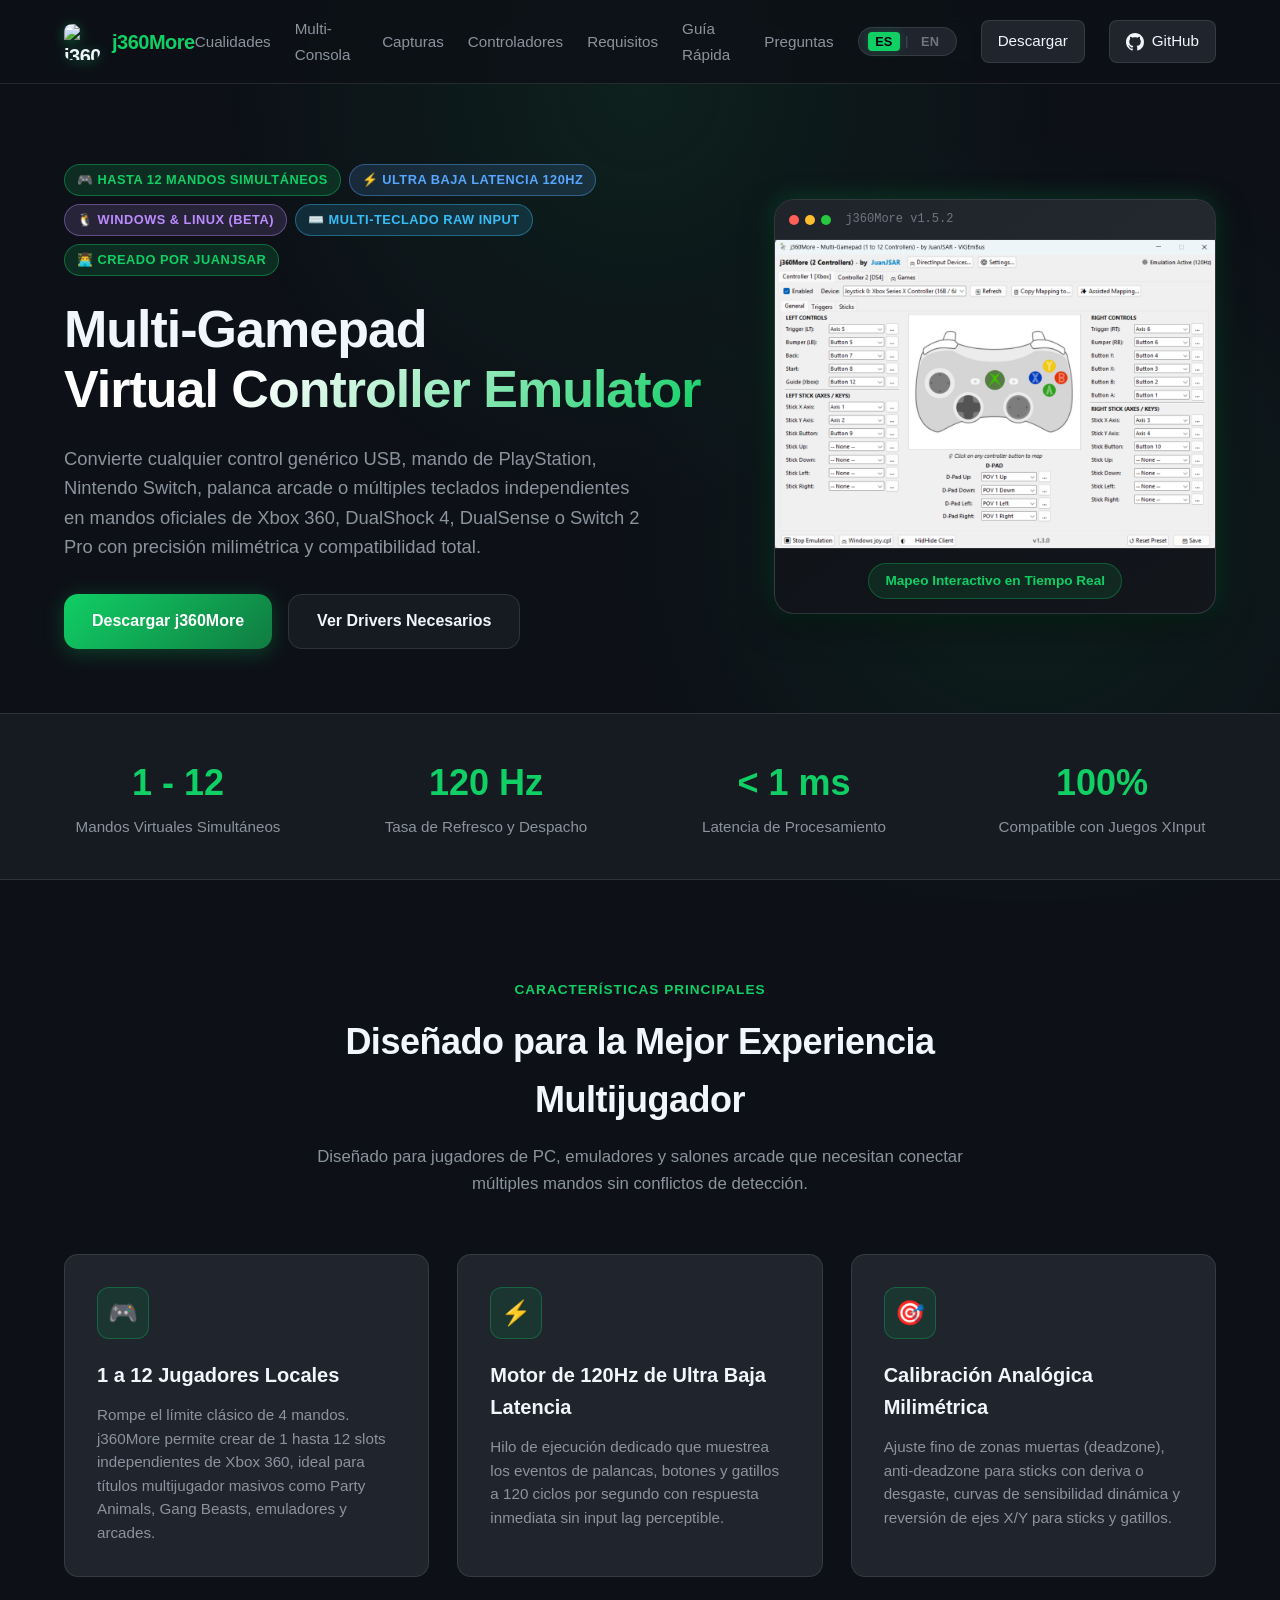
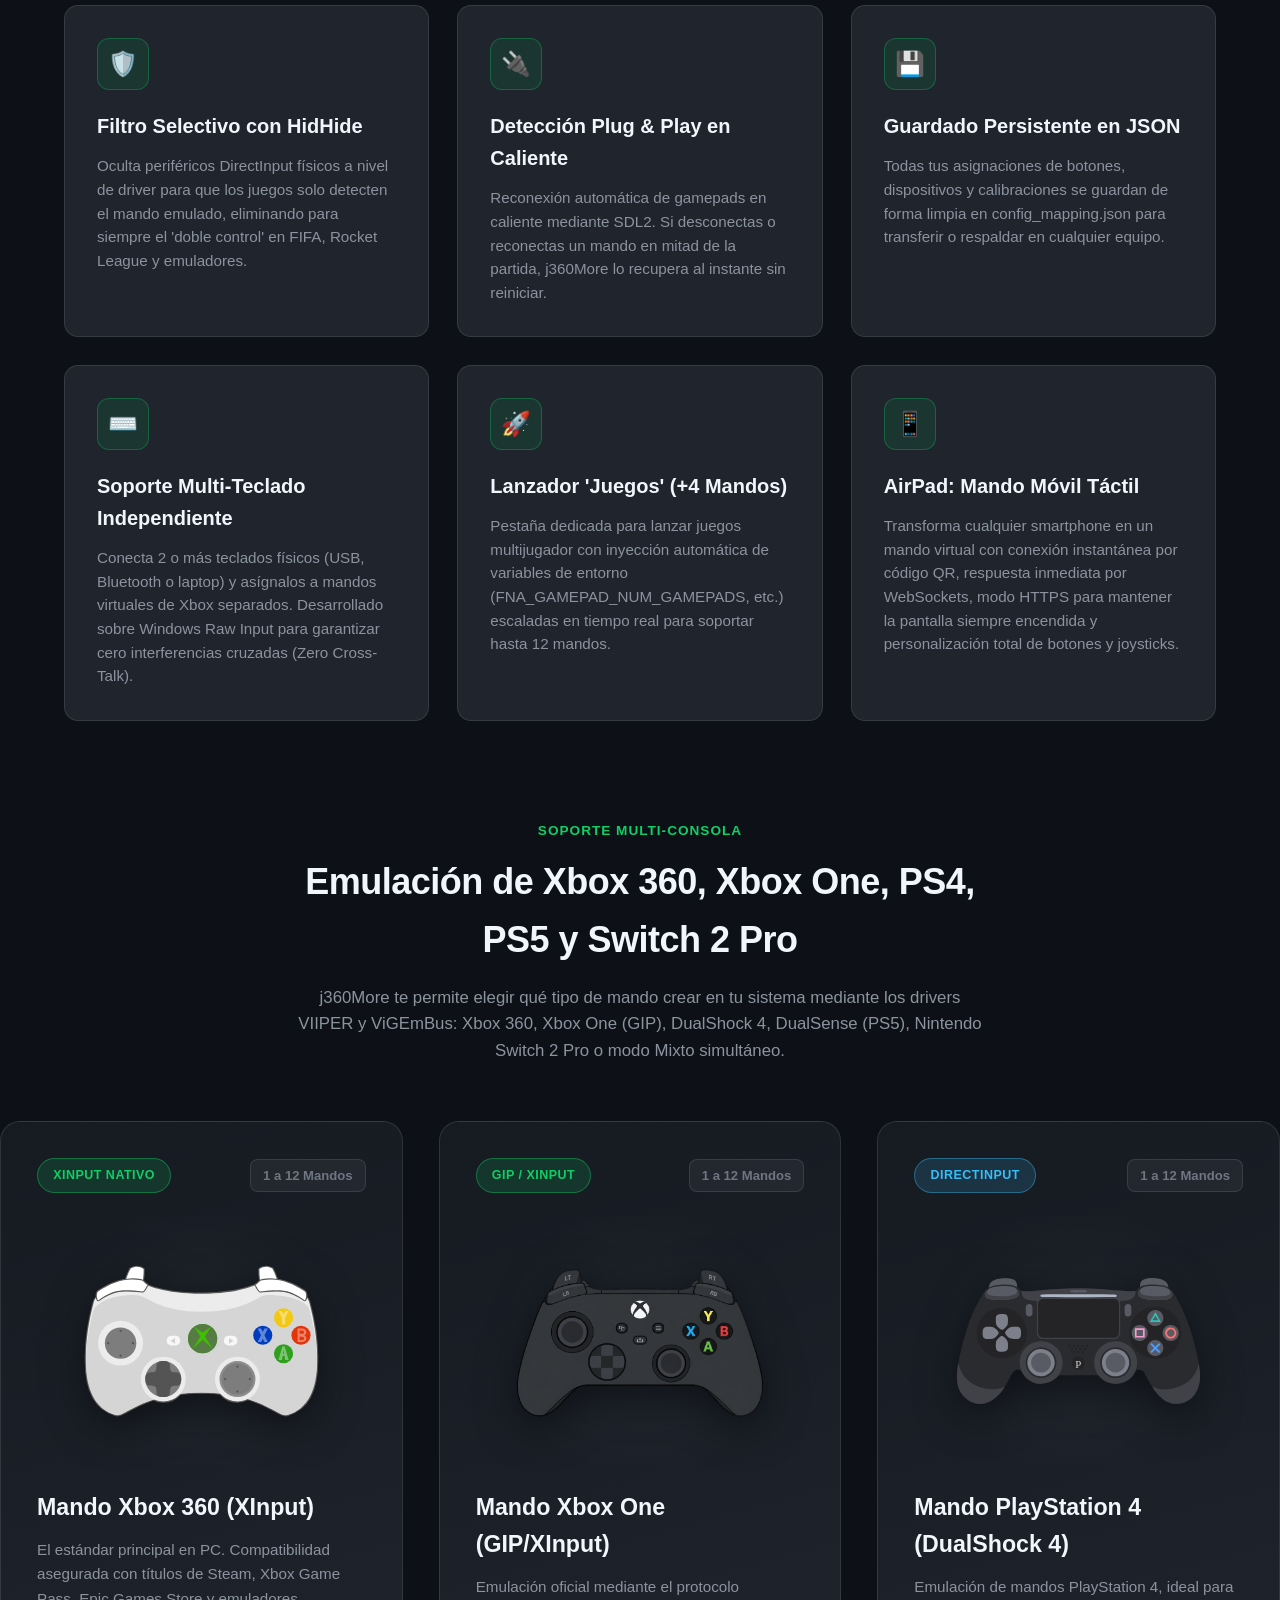
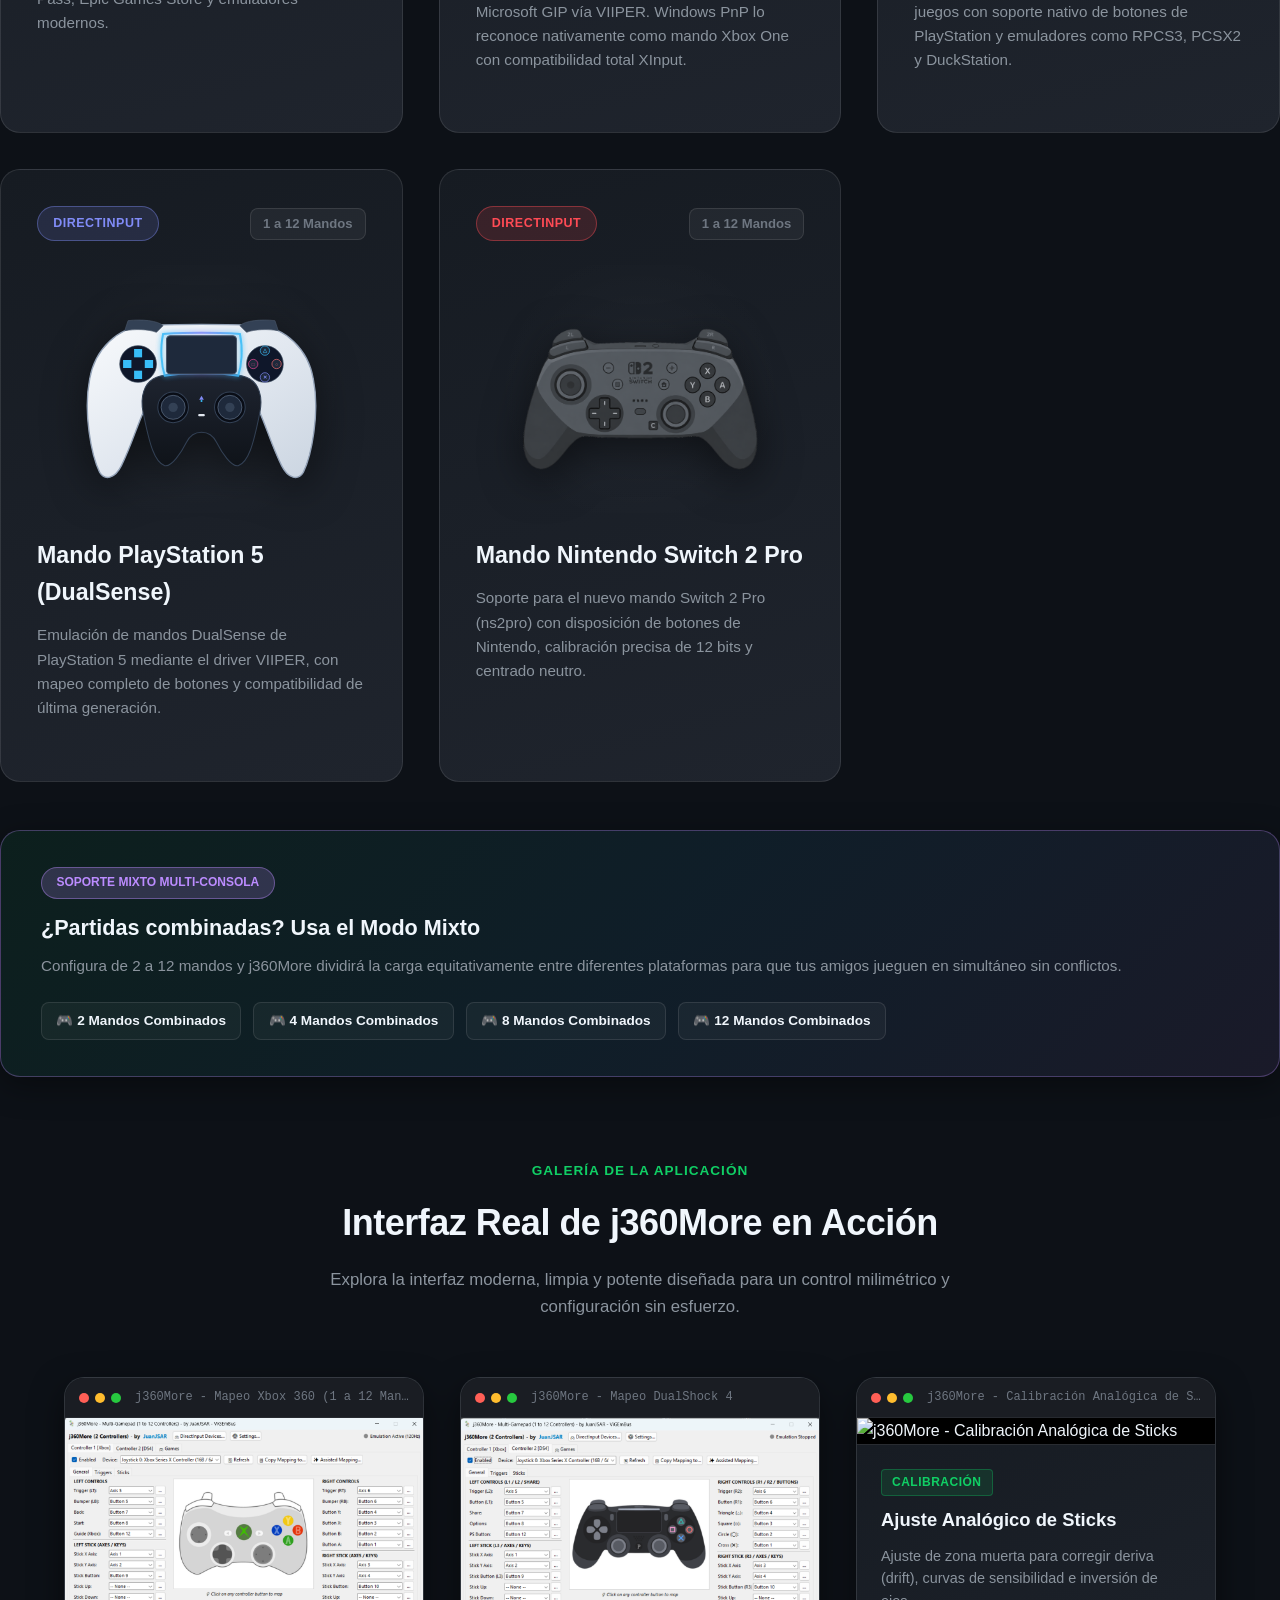
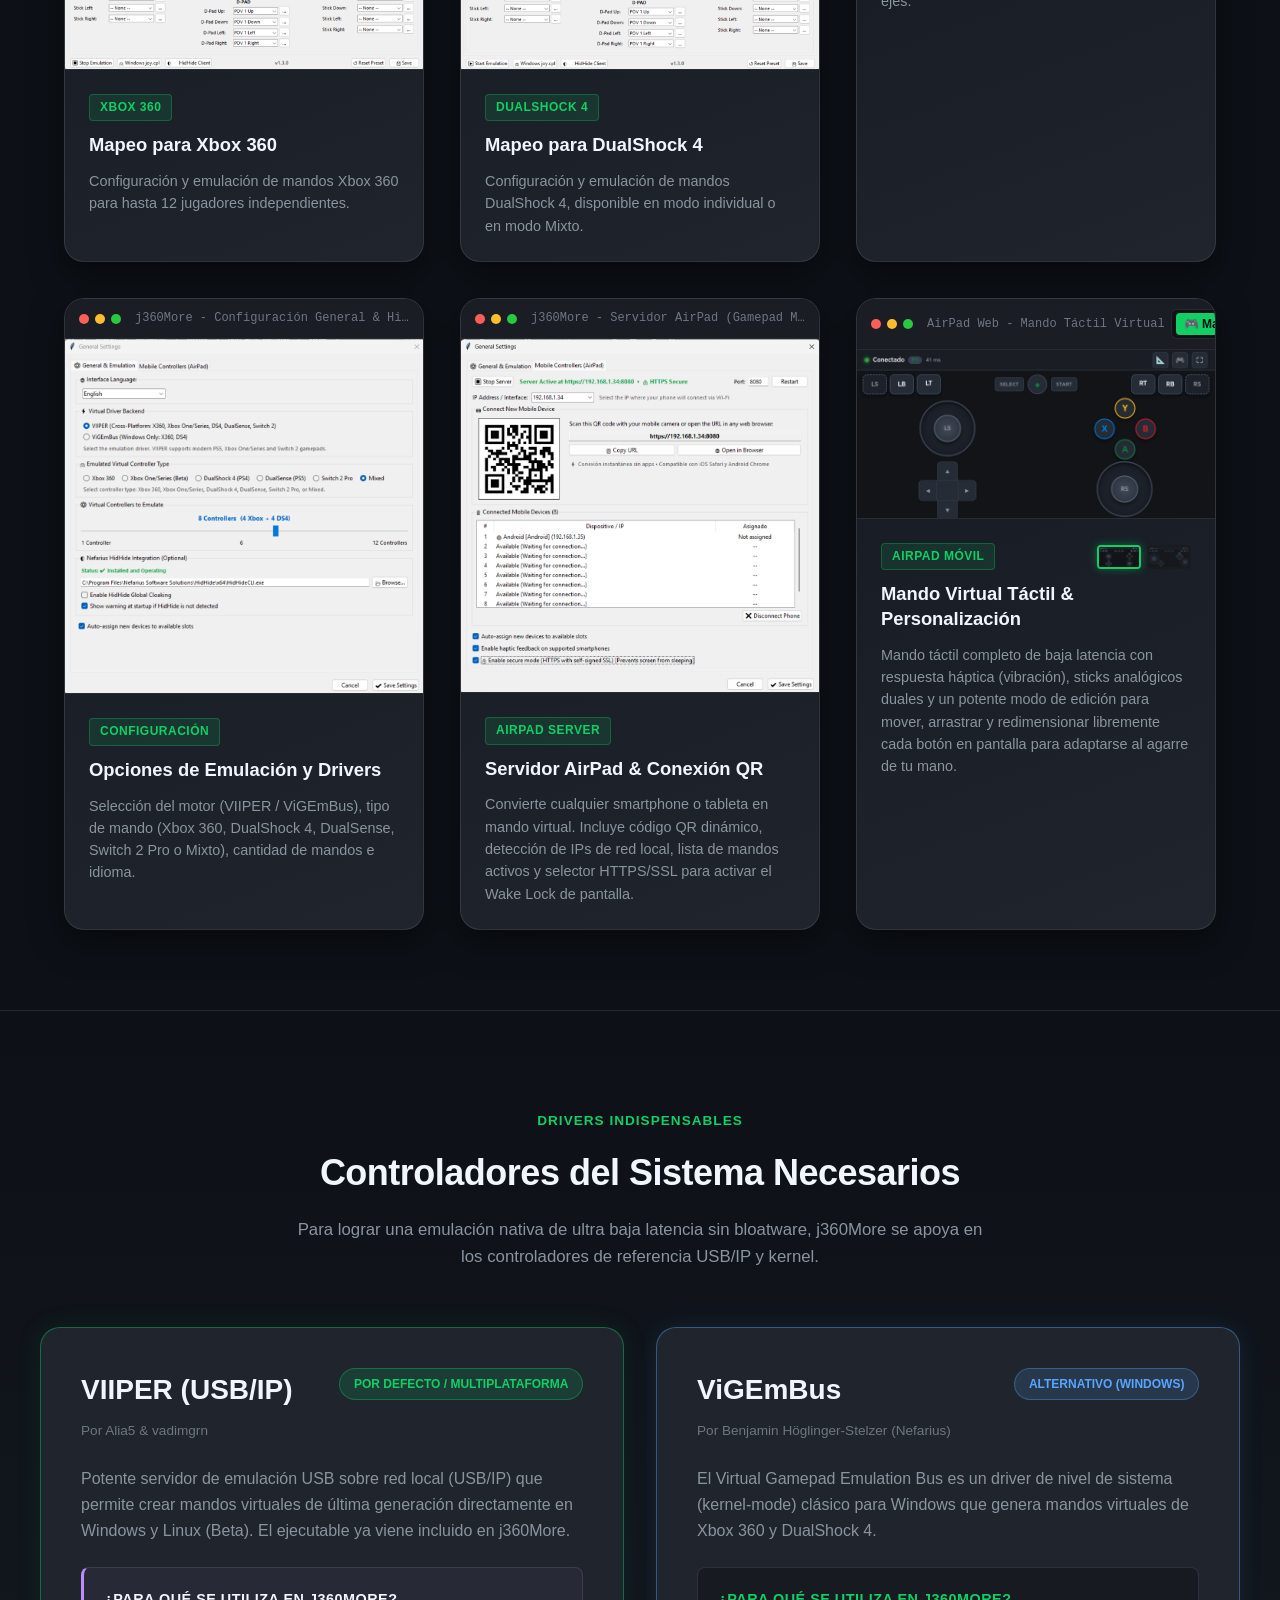
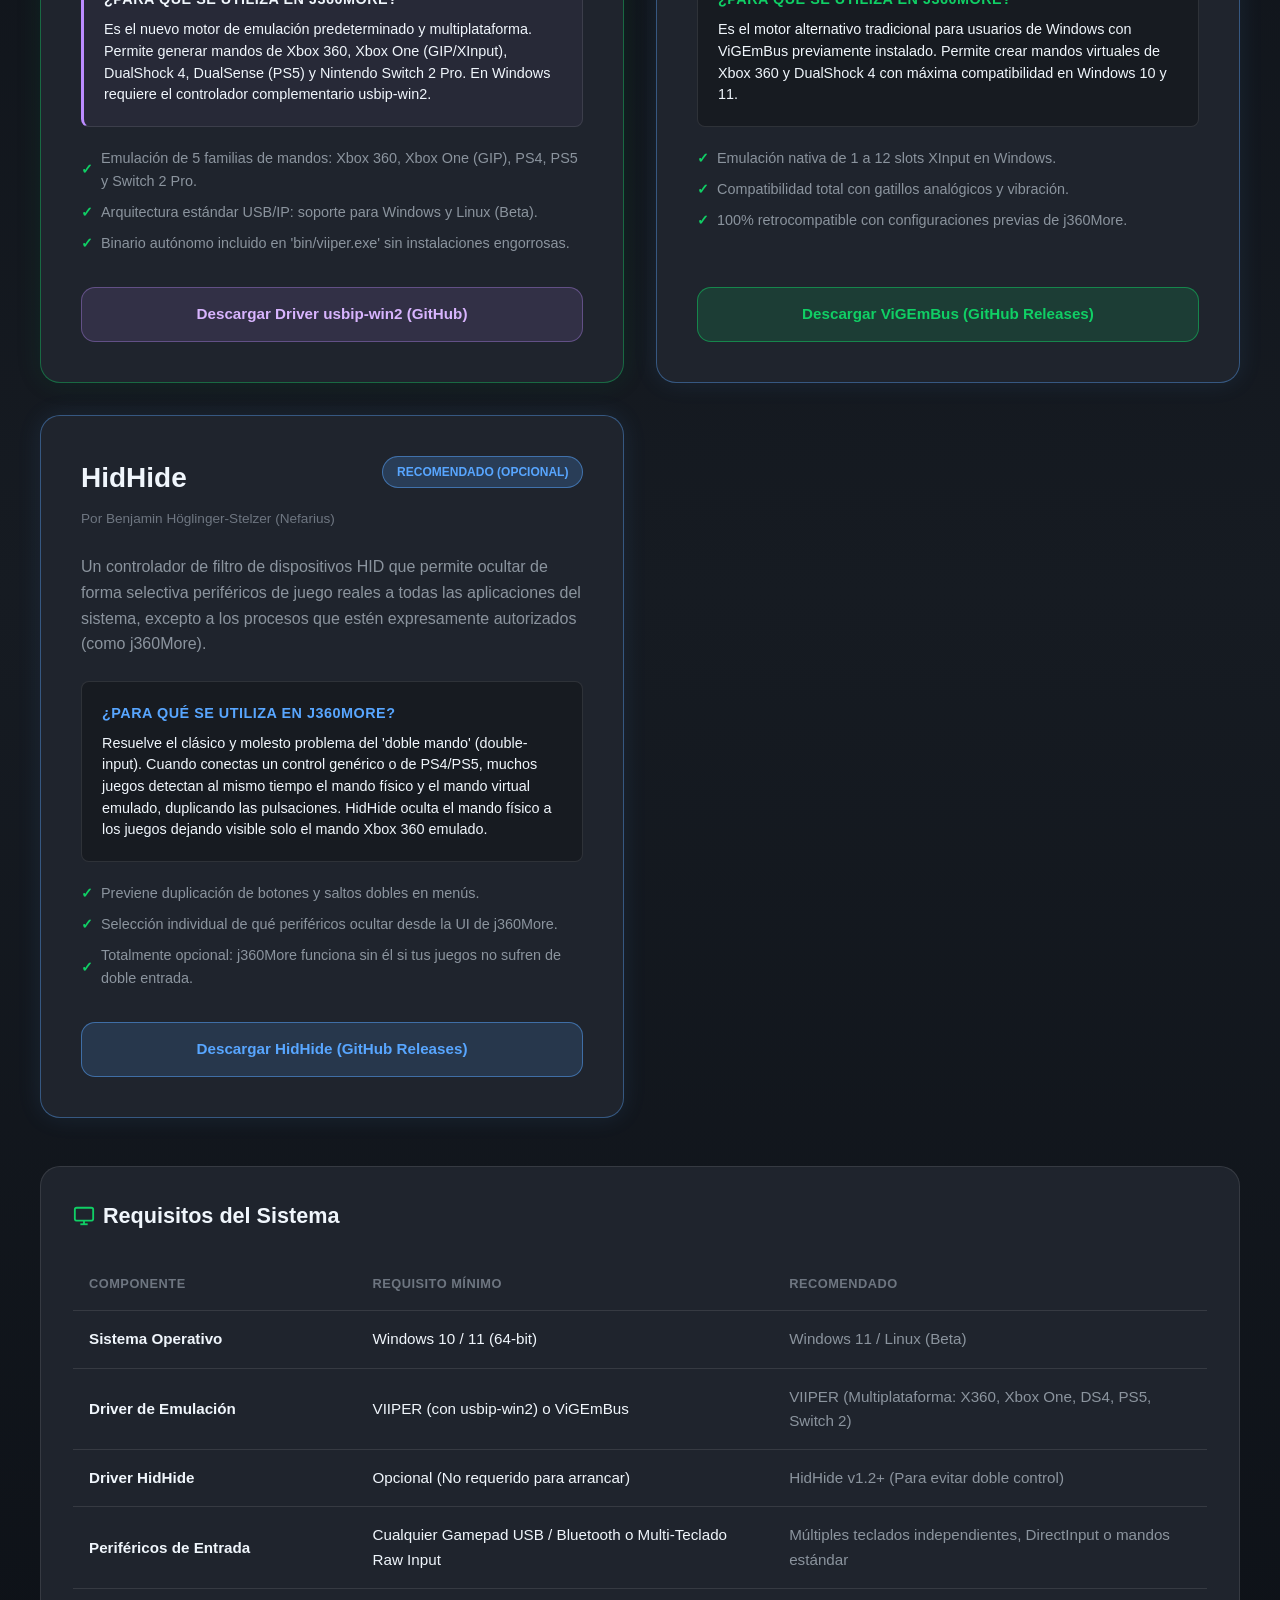
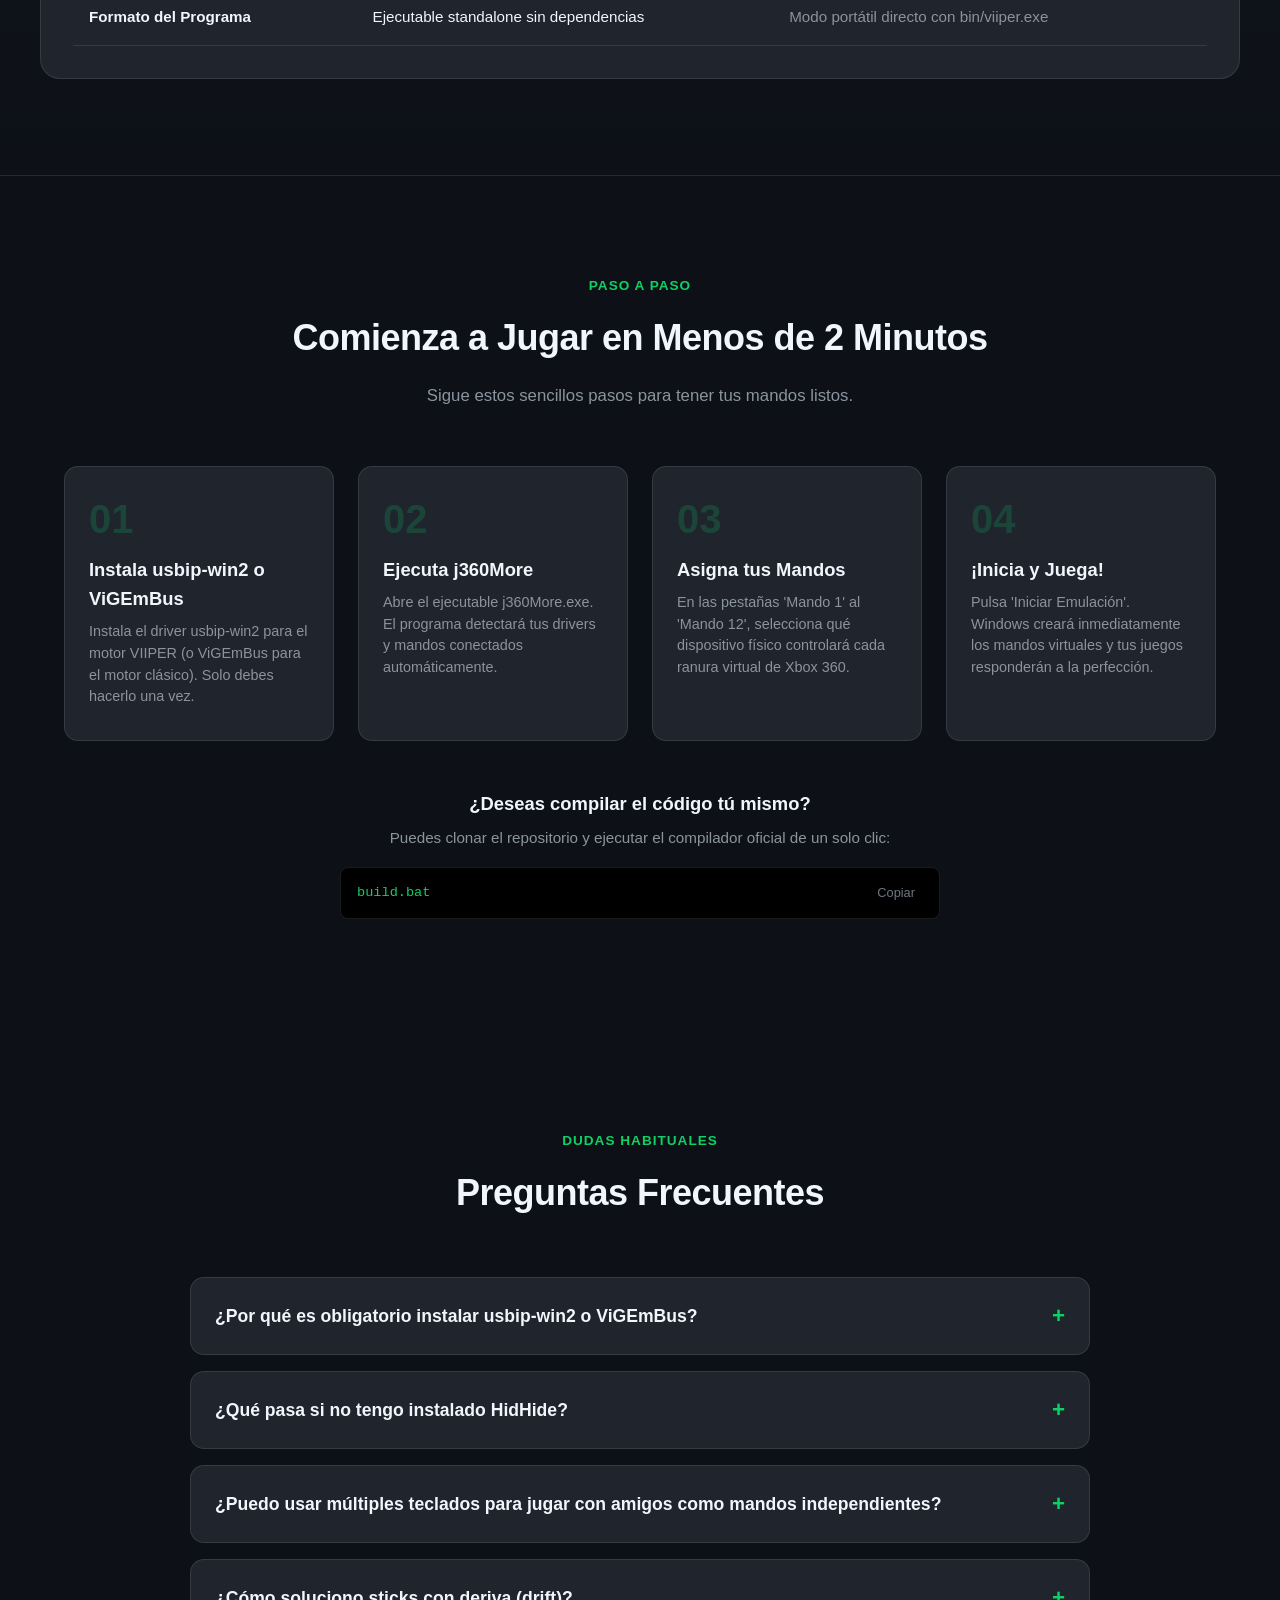
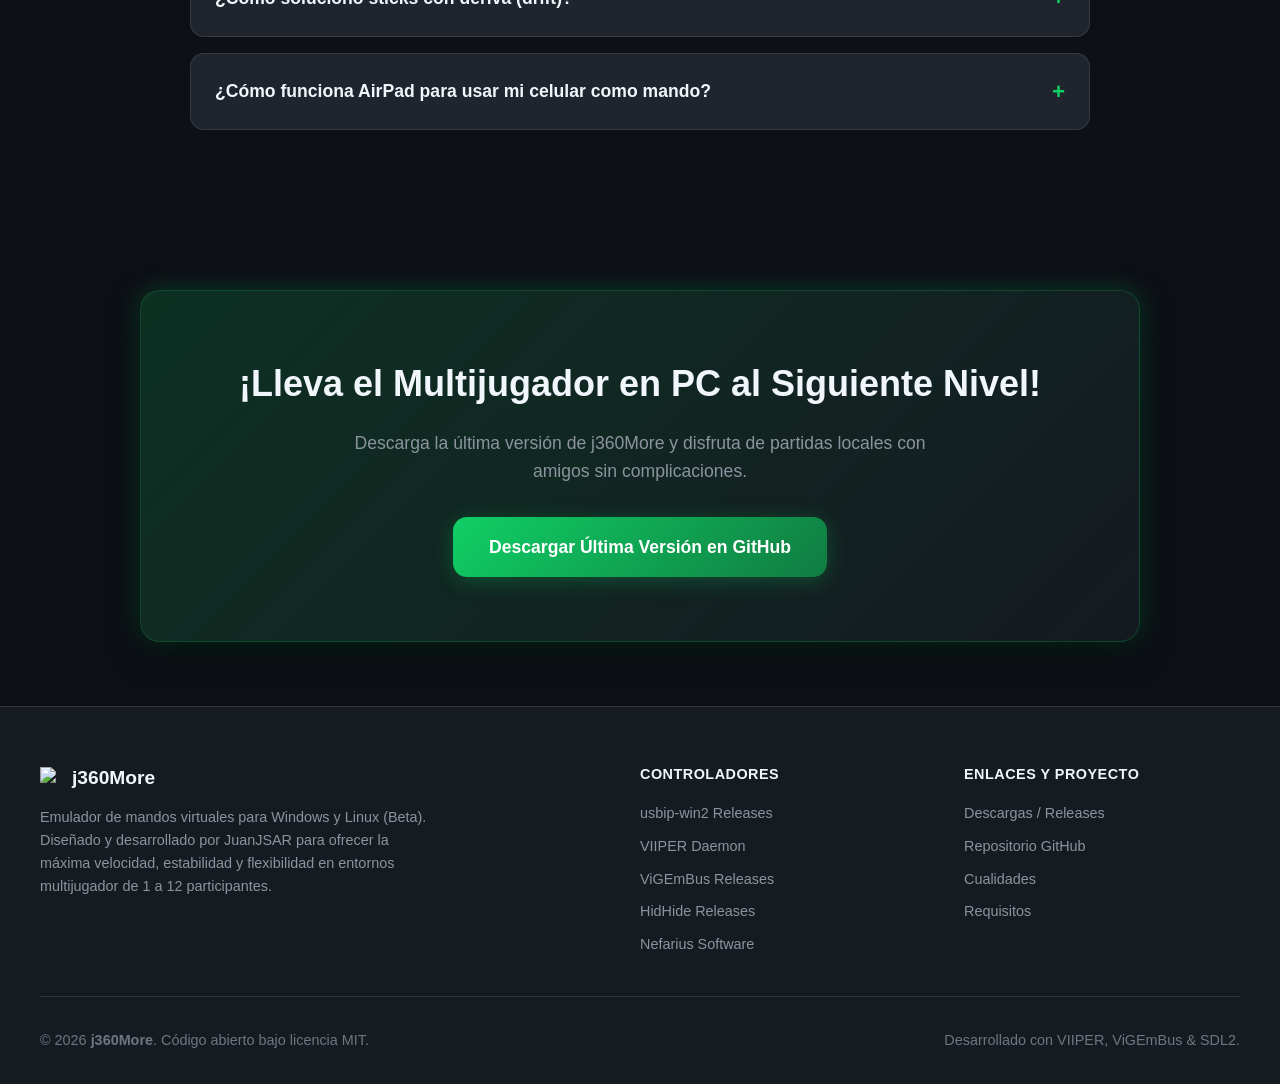
==== docs/index.html @ a1b84dd9 "chore(release): bump version to 1.5.2" ====
<!DOCTYPE html>
<html lang="es">
<head>
  <meta charset="UTF-8">
  <meta name="viewport" content="width=device-width, initial-scale=1.0">
  <title>j360More | Multi-Gamepad Xbox 360, Xbox One, PS4, PS5 & Switch 2 Pro Controller Emulator</title>
  
  <!-- Google Search Console Verification -->
  <meta name="google-site-verification" content="QAnCqMulVnIwd0JODD64eurMwlh8J0vGVkzIzZ_TFNg" />

  <!-- Canonical & Multilingual Alternates -->
  <link rel="canonical" href="https://juanjsar93.github.io/j360More-Xbox_360_Controller_Emulator/">
  <link rel="alternate" hreflang="es" href="https://juanjsar93.github.io/j360More-Xbox_360_Controller_Emulator/?lang=es">
  <link rel="alternate" hreflang="en" href="https://juanjsar93.github.io/j360More-Xbox_360_Controller_Emulator/?lang=en">
  <link rel="alternate" hreflang="x-default" href="https://juanjsar93.github.io/j360More-Xbox_360_Controller_Emulator/">

  <!-- Meta SEO & Indexation -->
  <meta name="description" content="Emula hasta 12 mandos virtuales de Xbox 360, Xbox One, DualShock 4, DualSense (PS5) y Nintendo Switch 2 Pro en Windows y Linux (Beta) a 120Hz con baja latencia. Soporte VIIPER (GIP/XInput) y ViGEmBus, múltiples teclados independientes (Windows Raw Input) y filtro HidHide.">
  <meta name="keywords" content="Xbox 360 emulator, Xbox One emulator, GIP XInput, DualSense PC, PS5 controller emulator, Nintendo Switch 2 Pro controller, VIIPER, usbip-win2, ViGEmBus, HidHide, Gamepad emulator, XInput, DirectInput to XInput, multi keyboard to xbox controller, multiples teclados pc, raw input keyboard, 12 players PC gaming, j360More, emulador mandos xbox, emulador pc multijugador">
  <meta name="author" content="JuanJSAR">
  <meta name="robots" content="index, follow, max-image-preview:large, max-snippet:-1, max-video-preview:-1">

  <!-- OpenGraph / Facebook / Discord -->
  <meta property="og:type" content="website">
  <meta property="og:site_name" content="j360More">
  <meta property="og:url" content="https://juanjsar93.github.io/j360More-Xbox_360_Controller_Emulator/">
  <meta property="og:title" content="j360More | Multi-Gamepad Virtual Controller Emulator">
  <meta property="og:description" content="Transforma cualquier mando o múltiples teclados independientes en mandos oficiales de Xbox 360, Xbox One, DualShock 4, DualSense o Switch 2 Pro. De 1 a 12 jugadores simultáneos con VIIPER, ViGEmBus, Windows Raw Input y filtro HidHide.">
  <meta property="og:image" content="https://juanjsar93.github.io/j360More-Xbox_360_Controller_Emulator/assets/screenshot_main.png">
  <meta property="og:image:alt" content="j360More Interfaz de Emulación Multimando Xbox 360">
  <meta property="og:locale" content="es_ES">
  <meta property="og:locale:alternate" content="en_US">

  <!-- Twitter / X Cards -->
  <meta name="twitter:card" content="summary_large_image">
  <meta name="twitter:title" content="j360More | Multi-Gamepad Virtual Controller Emulator">
  <meta name="twitter:description" content="Emula hasta 12 mandos virtuales de Xbox 360, PS4, PS5 y Switch 2 Pro en Windows y Linux a 120Hz con baja latencia, soporte multi-teclado independiente y filtro HidHide.">
  <meta name="twitter:image" content="https://juanjsar93.github.io/j360More-Xbox_360_Controller_Emulator/assets/screenshot_main.png">
  <meta name="twitter:creator" content="@JuanJSAR">

  <!-- Favicon -->
  <link rel="icon" type="image/svg+xml" href="assets/icon.svg">
  <link rel="alternate icon" type="image/png" href="assets/icon.png">

  <!-- Structured Data (Schema.org JSON-LD) for Google Rich Results -->
  <script type="application/ld+json">
  {
    "@context": "https://schema.org",
    "@type": "SoftwareApplication",
    "name": "j360More",
    "operatingSystem": "Windows 10, Windows 11 (64-bit), Linux (Beta)",
    "applicationCategory": "UtilitiesApplication",
    "gamePlatform": "PC",
    "description": "Virtual Multi-Controller Emulator for Windows & Linux (1-12 Gamepads) supporting Xbox 360, DualShock 4, DualSense (PS5) and Nintendo Switch 2 Pro with VIIPER (USB/IP) & ViGEmBus kernel driver, independent multi-keyboard (Windows Raw Input), HidHide cloaking & DirectInput mapping.",
    "author": {
      "@type": "Person",
      "name": "JuanJSAR",
      "url": "https://github.com/JuanJSAR93"
    },
    "url": "https://juanjsar93.github.io/j360More-Xbox_360_Controller_Emulator/",
    "downloadUrl": "https://github.com/JuanJSAR93/j360More-Xbox_360_Controller_Emulator/releases",
    "codeRepository": "https://github.com/JuanJSAR93/j360More-Xbox_360_Controller_Emulator",
    "softwareVersion": "1.5.2",
    "softwareRequirements": "VIIPER (usbip-win2 driver) or ViGEmBus driver",
    "offers": {
      "@type": "Offer",
      "price": "0",
      "priceCurrency": "USD"
    }
  }
  </script>

  <!-- Stylesheet -->
  <link rel="stylesheet" href="styles.css">
</head>
<body>

  <!-- ==================== Header / Navbar ==================== -->
  <header class="header">
    <div class="nav-container">
      <a href="#" class="logo">
        <img src="assets/icon.svg" alt="j360More Logo">
        <span>j360More</span>
      </a>

      <button class="menu-toggle" aria-label="Abrir menú">☰</button>

      <ul class="nav-links">
        <li><a href="#cualidades" data-i18n="nav_features">Cualidades</a></li>
        <li><a href="#emulacion-dual" data-i18n="nav_dual">Multi-Consola</a></li>
        <li><a href="#capturas" data-i18n="nav_screenshots">Capturas</a></li>
        <li><a href="#controladores" data-i18n="nav_drivers">Controladores</a></li>
        <li><a href="#requisitos" data-i18n="nav_requirements">Requisitos</a></li>
        <li><a href="#inicio-rapido" data-i18n="nav_quickstart">Guía Rápida</a></li>
        <li><a href="#faq" data-i18n="nav_faq">Preguntas</a></li>
        
        <!-- Language Switcher -->
        <li class="lang-switch-wrapper">
          <button id="lang-btn-es" class="lang-btn active" title="Cambiar a Español">ES</button>
          <span class="lang-divider">|</span>
          <button id="lang-btn-en" class="lang-btn" title="Switch to English">EN</button>
        </li>

        <!-- GitHub Release Download -->
        <li>
          <a href="https://github.com/JuanJSAR93/j360More-Xbox_360_Controller_Emulator/releases" target="_blank" rel="noopener noreferrer" class="btn-nav" data-i18n="nav_download">
            <svg width="18" height="18" viewBox="0 0 24 24" fill="none" stroke="currentColor" stroke-width="2">
              <path d="M21 15v4a2 2 0 0 1-2 2H5a2 2 0 0 1-2-2v-4"/>
              <polyline points="7 10 12 15 17 10"/>
              <line x1="12" y1="15" x2="12" y2="3"/>
            </svg>
            <span>Descargar</span>
          </a>
        </li>

        <!-- GitHub Repo -->
        <li>
          <a href="https://github.com/JuanJSAR93/j360More-Xbox_360_Controller_Emulator.git" target="_blank" rel="noopener noreferrer" class="btn-nav">
            <svg width="18" height="18" viewBox="0 0 24 24" fill="currentColor">
              <path d="M12 0C5.37 0 0 5.37 0 12c0 5.31 3.435 9.795 8.205 11.385.6.105.825-.255.825-.57 0-.285-.015-1.23-.015-2.235-3.015.555-3.795-.735-4.035-1.41-.135-.345-.72-1.41-1.23-1.695-.42-.225-1.02-.78-.015-.795.945-.015 1.62.87 1.845 1.23 1.08 1.815 2.805 1.305 3.495.99.105-.78.42-1.305.765-1.605-2.67-.3-5.46-1.335-5.46-5.925 0-1.305.465-2.385 1.23-3.225-.12-.3-.54-1.53.12-3.18 0 0 1.005-.315 3.3 1.23.96-.27 1.98-.405 3-.405s2.04.135 3 .405c2.295-1.56 3.3-1.23 3.3-1.23.66 1.65.24 2.88.12 3.18.765.84 1.23 1.905 1.23 3.225 0 4.605-2.805 5.625-5.475 5.925.435.375.81 1.095.81 2.22 0 1.605-.015 2.895-.015 3.3 0 .315.225.69.825.57A12.02 12.02 0 0024 12c0-6.63-5.37-12-12-12z"/>
            </svg>
            GitHub
          </a>
        </li>
      </ul>
    </div>
  </header>

  <!-- ==================== Hero Section ==================== -->
  <section class="hero">
    <div class="hero-content">
      <div class="badge-wrapper">
        <span class="badge badge-primary" data-i18n="hero_badge_players">🎮 Hasta 12 Mandos Simultáneos</span>
        <span class="badge badge-secondary" data-i18n="hero_badge_hz">⚡ Ultra Baja Latencia 120Hz</span>
        <span class="badge badge-multiplatform" style="background: rgba(188, 140, 255, 0.15); border: 1px solid rgba(188, 140, 255, 0.4); color: #bc8cff;" data-i18n="hero_badge_multiplatform">🐧 Windows & Linux (Beta)</span>
        <span class="badge badge-rawkb" style="background: rgba(56, 189, 248, 0.15); border: 1px solid rgba(56, 189, 248, 0.4); color: #38bdf8;" data-i18n="hero_badge_rawkb">⌨️ Multi-Teclado Raw Input</span>
        <span class="badge badge-author" style="background: rgba(16, 207, 101, 0.15); border: 1px solid rgba(16, 207, 101, 0.4); color: var(--xbox-neon);" data-i18n="hero_badge_author">👨‍💻 Creado por JuanJSAR</span>
      </div>

      <h1 class="hero-title">
        Multi-Gamepad <br>
        <span class="gradient-text">Virtual Controller Emulator</span>
      </h1>

      <p class="hero-subtitle" data-i18n="hero_subtitle">
        Convierte cualquier control genérico USB, mando de PlayStation, Nintendo Switch, palanca arcade o múltiples teclados independientes en mandos oficiales de Xbox 360, DualShock 4, DualSense o Switch 2 Pro con precisión milimétrica y compatibilidad total.
      </p>

      <div class="hero-actions">
        <a href="https://github.com/JuanJSAR93/j360More-Xbox_360_Controller_Emulator/releases" target="_blank" rel="noopener noreferrer" class="btn btn-primary" data-i18n="hero_btn_releases">
          <svg width="20" height="20" viewBox="0 0 24 24" fill="none" stroke="currentColor" stroke-width="2">
            <path d="M21 15v4a2 2 0 0 1-2 2H5a2 2 0 0 1-2-2v-4"/>
            <polyline points="7 10 12 15 17 10"/>
            <line x1="12" y1="15" x2="12" y2="3"/>
          </svg>
          Descargar j360More
        </a>
        <a href="#controladores" class="btn btn-outline" data-i18n="hero_btn_drivers">Ver Drivers Necesarios</a>
      </div>
    </div>

    <div class="hero-visual">
      <div class="controller-preview-card" style="padding: 0; overflow: hidden; max-width: 500px;">
        <div class="window-header">
          <div class="window-dots">
            <span class="window-dot red"></span>
            <span class="window-dot yellow"></span>
            <span class="window-dot green"></span>
          </div>
          <span class="window-title">j360More v1.5.2</span>
        </div>
        <div class="screenshot-img-wrapper">
          <img src="assets/screenshot_main.png" alt="j360More Interfaz Principal" class="screenshot-zoomable" style="max-width: 100%; height: auto; animation: none;">
          <div class="screenshot-overlay">
            <svg width="14" height="14" viewBox="0 0 24 24" fill="none" stroke="currentColor" stroke-width="2">
              <circle cx="11" cy="11" r="8"/>
              <line x1="21" y1="21" x2="16.65" y2="16.65"/>
            </svg>
            <span data-i18n="screenshot_zoom">Haz clic para ampliar</span>
          </div>
        </div>
        <div style="padding: 0.85rem 1rem; background: rgba(0,0,0,0.4); border-top: 1px solid var(--border-color);">
          <span class="controller-tag" style="margin-top: 0;" data-i18n="hero_controller_tag">Mapeo Interactivo en Tiempo Real (1 - 12 Mandos)</span>
        </div>
      </div>
    </div>
  </section>

  <!-- ==================== Stats Bar ==================== -->
  <section class="stats-bar">
    <div class="stats-grid">
      <div class="stat-item">
        <h3>1 - 12</h3>
        <p data-i18n="stat_controllers">Mandos Virtuales Simultáneos</p>
      </div>
      <div class="stat-item">
        <h3>120 Hz</h3>
        <p data-i18n="stat_refreshrate">Tasa de Refresco y Despacho</p>
      </div>
      <div class="stat-item">
        <h3>&lt; 1 ms</h3>
        <p data-i18n="stat_latency">Latencia de Procesamiento</p>
      </div>
      <div class="stat-item">
        <h3>100%</h3>
        <p data-i18n="stat_compatibility">Compatible con Juegos XInput</p>
      </div>
    </div>
  </section>

  <!-- ==================== Cualidades y Funcionalidades ==================== -->
  <section id="cualidades" class="section">
    <div class="section-header">
      <span class="section-tag" data-i18n="feat_tag">Características Principales</span>
      <h2 class="section-title" data-i18n="feat_title">Diseñado para la Mejor Experiencia Multijugador</h2>
      <p class="section-desc" data-i18n="feat_subtitle">
        Diseñado para jugadores de PC, emuladores y salones arcade que necesitan conectar múltiples mandos sin conflictos de detección.
      </p>
    </div>

    <div class="features-grid">
      <!-- Feature 1 -->
      <div class="feature-card">
        <div class="feature-icon">🎮</div>
        <h3 data-i18n="f1_title">1 a 12 Jugadores Locales</h3>
        <p data-i18n="f1_desc">
          Rompe el límite clásico de 4 mandos. j360More permite crear de 1 hasta 12 slots independientes de Xbox 360, ideal para títulos multijugador masivos como Party Animals, Gang Beasts, emuladores y arcades.
        </p>
      </div>

      <!-- Feature 2 -->
      <div class="feature-card">
        <div class="feature-icon">⚡</div>
        <h3 data-i18n="f2_title">Motor de 120Hz de Ultra Baja Latencia</h3>
        <p data-i18n="f2_desc">
          Hilo de ejecución dedicado que muestrea los eventos de palancas, botones y gatillos a 120 ciclos por segundo con respuesta inmediata sin input lag perceptible.
        </p>
      </div>

      <!-- Feature 3 -->
      <div class="feature-card">
        <div class="feature-icon">🎯</div>
        <h3 data-i18n="f3_title">Calibración Analógica Milimétrica</h3>
        <p data-i18n="f3_desc">
          Ajuste fino de zonas muertas (deadzone), anti-deadzone para sticks con deriva o desgaste, curvas de sensibilidad dinámica y reversión de ejes X/Y para sticks y gatillos.
        </p>
      </div>

      <!-- Feature 4 -->
      <div class="feature-card">
        <div class="feature-icon">🛡️</div>
        <h3 data-i18n="f4_title">Filtro Selectivo con HidHide</h3>
        <p data-i18n="f4_desc">
          Oculta periféricos DirectInput físicos a nivel de driver para que los juegos solo detecten el mando emulado, eliminando para siempre el "doble control" en FIFA, Rocket League y emuladores.
        </p>
      </div>

      <!-- Feature 5 -->
      <div class="feature-card">
        <div class="feature-icon">🔌</div>
        <h3 data-i18n="f5_title">Detección Plug & Play en Caliente</h3>
        <p data-i18n="f5_desc">
          Reconexión automática de gamepads en caliente mediante SDL2. Si desconectas o reconectas un mando en mitad de la partida, j360More lo recupera al instante sin reiniciar.
        </p>
      </div>

      <!-- Feature 6 -->
      <div class="feature-card">
        <div class="feature-icon">💾</div>
        <h3 data-i18n="f6_title">Guardado Persistente en JSON</h3>
        <p data-i18n="f6_desc">
          Todas tus asignaciones de botones, dispositivos y calibraciones se guardan de forma limpia en <code>config_mapping.json</code> para transferir o respaldar en cualquier equipo.
        </p>
      </div>

      <!-- Feature 7 -->
      <div class="feature-card">
        <div class="feature-icon">⌨️</div>
        <h3 data-i18n="f7_title">Soporte Multi-Teclado Independiente</h3>
        <p data-i18n="f7_desc">
          Conecta 2 o más teclados físicos (USB, Bluetooth o laptop) y asígnalos a mandos virtuales de Xbox separados. Desarrollado sobre Windows Raw Input para garantizar cero interferencias cruzadas (Zero Cross-Talk).
        </p>
      </div>

      <!-- Feature 8 -->
      <div class="feature-card">
        <div class="feature-icon">🚀</div>
        <h3 data-i18n="f8_title">Lanzador 'Juegos' (+4 Mandos)</h3>
        <p data-i18n="f8_desc">
          Pestaña dedicada para lanzar juegos multijugador con inyección automática de variables de entorno (FNA_GAMEPAD_NUM_GAMEPADS, etc.) escaladas en tiempo real para soportar hasta 12 mandos.
        </p>
      </div>

      <!-- Feature 9 -->
      <div class="feature-card">
        <div class="feature-icon">📱</div>
        <h3 data-i18n="f9_title">AirPad: Mando Móvil Táctil</h3>
        <p data-i18n="f9_desc">
          Transforma cualquier smartphone en un mando virtual con conexión instantánea por código QR, respuesta inmediata por WebSockets, modo HTTPS para mantener la pantalla siempre encendida y personalización total de botones y joysticks.
        </p>
      </div>
    </div>
  </section>

  <!-- ==================== Emulación Multi-Consola / Multi-Console Section ==================== -->
  <section id="emulacion-dual" class="dual-section">
    <div class="section-header">
      <span class="section-tag" data-i18n="dual_tag">Soporte Multi-Consola</span>
      <h2 class="section-title" data-i18n="dual_title">Emulación de Xbox 360, Xbox One, PS4, PS5 y Switch 2 Pro</h2>
      <p class="section-desc" data-i18n="dual_subtitle">
        j360More te permite elegir qué tipo de mando crear en tu sistema mediante los drivers VIIPER y ViGEmBus: Xbox 360, Xbox One (GIP), DualShock 4, DualSense (PS5), Nintendo Switch 2 Pro o modo Mixto simultáneo.
      </p>
    </div>

    <div class="dual-controllers-grid">
      <!-- Controller 1: Xbox 360 -->
      <div class="dual-controller-card xbox-card">
        <div class="dual-controller-header">
          <div class="dual-badge xbox-badge" data-i18n="dual_xbox_badge">XInput Nativo</div>
          <span class="dual-count-pill" data-i18n="dual_xbox_count">1 a 12 Mandos</span>
        </div>
        <div class="dual-svg-wrapper">
          <img src="assets/controller_360.svg" alt="Mando Xbox 360 Vectorial" class="dual-controller-svg">
        </div>
        <div class="dual-controller-body">
          <h3 class="dual-controller-title" data-i18n="dual_xbox_title">Mando Xbox 360 (XInput)</h3>
          <p class="dual-controller-desc" data-i18n="dual_xbox_desc">
            El estándar principal en PC. Compatibilidad asegurada con títulos de Steam, Xbox Game Pass, Epic Games Store y emuladores modernos.
          </p>
        </div>
      </div>

      <!-- Controller 2: Xbox One -->
      <div class="dual-controller-card xbox-card">
        <div class="dual-controller-header">
          <div class="dual-badge xbox-badge" data-i18n="dual_xboxone_badge">GIP / XInput</div>
          <span class="dual-count-pill" data-i18n="dual_xboxone_count">1 a 12 Mandos</span>
        </div>
        <div class="dual-svg-wrapper">
          <img src="assets/controller_one.svg" alt="Mando Xbox One Vectorial" class="dual-controller-svg">
        </div>
        <div class="dual-controller-body">
          <h3 class="dual-controller-title" data-i18n="dual_xboxone_title">Mando Xbox One (GIP/XInput)</h3>
          <p class="dual-controller-desc" data-i18n="dual_xboxone_desc">
            Emulado mediante el protocolo oficial Microsoft GIP vía VIIPER. Windows PnP lo reconoce nativamente como mando Xbox One con soporte total XInput.
          </p>
        </div>
      </div>

      <!-- Controller 2: DualShock 4 -->
      <div class="dual-controller-card ds4-card">
        <div class="dual-controller-header">
          <div class="dual-badge ds4-badge" data-i18n="dual_ds4_badge">DirectInput / HID</div>
          <span class="dual-count-pill" data-i18n="dual_ds4_count">1 a 12 Mandos</span>
        </div>
        <div class="dual-svg-wrapper">
          <img src="assets/controller_ds4.svg" alt="Mando DualShock 4 Vectorial" class="dual-controller-svg">
        </div>
        <div class="dual-controller-body">
          <h3 class="dual-controller-title" data-i18n="dual_ds4_title">Mando PlayStation 4 (DualShock 4)</h3>
          <p class="dual-controller-desc" data-i18n="dual_ds4_desc">
            Emulación de mandos PlayStation 4, ideal para juegos con soporte nativo de botones de PlayStation y emuladores como RPCS3, PCSX2 y DuckStation.
          </p>
        </div>
      </div>

      <!-- Controller 3: DualSense PS5 -->
      <div class="dual-controller-card dualsense-card">
        <div class="dual-controller-header">
          <div class="dual-badge dualsense-badge" data-i18n="dual_dualsense_badge">DirectInput</div>
          <span class="dual-count-pill" data-i18n="dual_dualsense_count">1 a 12 Mandos</span>
        </div>
        <div class="dual-svg-wrapper">
          <img src="assets/controller_dualsense.svg" alt="Mando PlayStation 5 DualSense Vectorial" class="dual-controller-svg">
        </div>
        <div class="dual-controller-body">
          <h3 class="dual-controller-title" data-i18n="dual_dualsense_title">Mando PlayStation 5 (DualSense)</h3>
          <p class="dual-controller-desc" data-i18n="dual_dualsense_desc">
            Emulación de mandos DualSense de PlayStation 5 mediante el driver VIIPER, con mapeo completo de botones y compatibilidad de última generación.
          </p>
        </div>
      </div>

      <!-- Controller 4: Switch 2 Pro -->
      <div class="dual-controller-card switch-card">
        <div class="dual-controller-header">
          <div class="dual-badge switch-badge" data-i18n="dual_switch_badge">DirectInput</div>
          <span class="dual-count-pill" data-i18n="dual_switch_count">1 a 12 Mandos</span>
        </div>
        <div class="dual-svg-wrapper">
          <img src="assets/controller_switch.svg" alt="Mando Nintendo Switch 2 Pro Vectorial" class="dual-controller-svg">
        </div>
        <div class="dual-controller-body">
          <h3 class="dual-controller-title" data-i18n="dual_switch_title">Mando Nintendo Switch 2 Pro</h3>
          <p class="dual-controller-desc" data-i18n="dual_switch_desc">
            Soporte para el nuevo mando Switch 2 Pro (ns2pro) con disposición de botones de Nintendo, calibración precisa de 12 bits y centrado neutro.
          </p>
        </div>
      </div>
    </div>

    <!-- Mixed Mode Banner -->
    <div class="mixed-mode-banner">
      <div class="mixed-banner-content">
        <div class="mixed-banner-badge" data-i18n="dual_mixed_badge">Soporte Mixto Multi-Consola</div>
        <h3 class="mixed-banner-title" data-i18n="dual_mixed_title">¿Partidas combinadas? Usa el Modo Mixto</h3>
        <p class="mixed-banner-desc" data-i18n="dual_mixed_desc">
          Configura de 2 a 12 mandos y j360More dividirá la carga equitativamente entre diferentes plataformas para que tus amigos jueguen en simultáneo sin conflictos.
        </p>
      </div>
      <div class="mixed-banner-chips">
        <span class="mixed-chip" data-i18n="dual_chip_2">🎮 2 Mandos Combinados</span>
        <span class="mixed-chip" data-i18n="dual_chip_4">🎮 4 Mandos Combinados</span>
        <span class="mixed-chip" data-i18n="dual_chip_8">🎮 8 Mandos Combinados</span>
        <span class="mixed-chip" data-i18n="dual_chip_12">🎮 12 Mandos Combinados</span>
      </div>
    </div>
  </section>

  <!-- ==================== Capturas de Pantalla / Screenshots Showcase ==================== -->
  <section id="capturas" class="screenshots-section">
    <div class="section-header">
      <span class="section-tag" data-i18n="screenshots_tag">Galería de la Aplicación</span>
      <h2 class="section-title" data-i18n="screenshots_title">Interfaz Real de j360More en Acción</h2>
      <p class="section-desc" data-i18n="screenshots_subtitle">
        Explora la interfaz moderna, limpia y potente diseñada para un control milimétrico y configuración sin esfuerzo.
      </p>
    </div>

    <div class="screenshots-grid">
      <!-- Screenshot 1: Xbox 360 Mapping -->
      <div class="screenshot-card">
        <div class="window-mockup">
          <div class="window-header">
            <div class="window-dots">
              <span class="window-dot red"></span>
              <span class="window-dot yellow"></span>
              <span class="window-dot green"></span>
            </div>
            <span class="window-title">j360More - Mapeo Xbox 360 (1 a 12 Mandos)</span>
          </div>
          <div class="screenshot-img-wrapper">
            <img src="assets/screenshot_main.png" alt="j360More - Mapeo Visual Interactivo Xbox 360" class="screenshot-zoomable">
            <div class="screenshot-overlay">
              <svg width="14" height="14" viewBox="0 0 24 24" fill="none" stroke="currentColor" stroke-width="2">
                <circle cx="11" cy="11" r="8"/>
                <line x1="21" y1="21" x2="16.65" y2="16.65"/>
              </svg>
              <span data-i18n="screenshot_zoom">Haz clic para ampliar</span>
            </div>
          </div>
        </div>
        <div class="screenshot-info">
          <span class="screenshot-badge" data-i18n="s1_badge">Xbox 360</span>
          <h3 class="screenshot-title" data-i18n="s1_title">Mapeo para Xbox 360</h3>
          <p class="screenshot-desc" data-i18n="s1_desc">
            Configuración y emulación de mandos Xbox 360 para hasta 12 jugadores independientes.
          </p>
        </div>
      </div>

      <!-- Screenshot 2: DualShock 4 Mapping -->
      <div class="screenshot-card">
        <div class="window-mockup">
          <div class="window-header">
            <div class="window-dots">
              <span class="window-dot red"></span>
              <span class="window-dot yellow"></span>
              <span class="window-dot green"></span>
            </div>
            <span class="window-title">j360More - Mapeo DualShock 4</span>
          </div>
          <div class="screenshot-img-wrapper">
            <img src="assets/screenshot_main2.png" alt="j360More - Mapeo DualShock 4" class="screenshot-zoomable">
            <div class="screenshot-overlay">
              <svg width="14" height="14" viewBox="0 0 24 24" fill="none" stroke="currentColor" stroke-width="2">
                <circle cx="11" cy="11" r="8"/>
                <line x1="21" y1="21" x2="16.65" y2="16.65"/>
              </svg>
              <span data-i18n="screenshot_zoom">Haz clic para ampliar</span>
            </div>
          </div>
        </div>
        <div class="screenshot-info">
          <span class="screenshot-badge" data-i18n="s1b_badge">DualShock 4</span>
          <h3 class="screenshot-title" data-i18n="s1b_title">Mapeo para DualShock 4</h3>
          <p class="screenshot-desc" data-i18n="s1b_desc">
            Configuración y emulación de mandos DualShock 4, disponible en modo individual o en modo Mixto.
          </p>
        </div>
      </div>

      <!-- Screenshot 3: Sticks Calibration -->
      <div class="screenshot-card">
        <div class="window-mockup">
          <div class="window-header">
            <div class="window-dots">
              <span class="window-dot red"></span>
              <span class="window-dot yellow"></span>
              <span class="window-dot green"></span>
            </div>
            <span class="window-title">j360More - Calibración Analógica de Sticks</span>
          </div>
          <div class="screenshot-img-wrapper">
            <img src="assets/screenshot_sticks.png" alt="j360More - Calibración Analógica de Sticks" class="screenshot-zoomable">
            <div class="screenshot-overlay">
              <svg width="14" height="14" viewBox="0 0 24 24" fill="none" stroke="currentColor" stroke-width="2">
                <circle cx="11" cy="11" r="8"/>
                <line x1="21" y1="21" x2="16.65" y2="16.65"/>
              </svg>
              <span data-i18n="screenshot_zoom">Haz clic para ampliar</span>
            </div>
          </div>
        </div>
        <div class="screenshot-info">
          <span class="screenshot-badge" data-i18n="s2_badge">Calibración</span>
          <h3 class="screenshot-title" data-i18n="s2_title">Ajuste Analógico de Sticks</h3>
          <p class="screenshot-desc" data-i18n="s2_desc">
            Ajuste de zona muerta para corregir deriva (drift), curvas de sensibilidad e inversión de ejes.
          </p>
        </div>
      </div>

      <!-- Screenshot 4: Settings & HidHide -->
      <div class="screenshot-card">
        <div class="window-mockup">
          <div class="window-header">
            <div class="window-dots">
              <span class="window-dot red"></span>
              <span class="window-dot yellow"></span>
              <span class="window-dot green"></span>
            </div>
            <span class="window-title">j360More - Configuración General & HidHide</span>
          </div>
          <div class="screenshot-img-wrapper">
            <img src="assets/screenshot_settings.png" alt="j360More - Configuración General e Integración con HidHide" class="screenshot-zoomable">
            <div class="screenshot-overlay">
              <svg width="14" height="14" viewBox="0 0 24 24" fill="none" stroke="currentColor" stroke-width="2">
                <circle cx="11" cy="11" r="8"/>
                <line x1="21" y1="21" x2="16.65" y2="16.65"/>
              </svg>
              <span data-i18n="screenshot_zoom">Haz clic para ampliar</span>
            </div>
          </div>
        </div>
        <div class="screenshot-info">
          <span class="screenshot-badge" data-i18n="s3_badge">Configuración</span>
          <h3 class="screenshot-title" data-i18n="s3_title">Opciones de Emulación y Drivers</h3>
          <p class="screenshot-desc" data-i18n="s3_desc">
            Selección del motor (VIIPER / ViGEmBus), tipo de mando (Xbox 360, DualShock 4, DualSense, Switch 2 Pro o Mixto), cantidad de mandos e idioma.
          </p>
        </div>
      </div>

      <!-- Screenshot 5: AirPad Server & QR Code -->
      <div class="screenshot-card">
        <div class="window-mockup">
          <div class="window-header">
            <div class="window-dots">
              <span class="window-dot red"></span>
              <span class="window-dot yellow"></span>
              <span class="window-dot green"></span>
            </div>
            <span class="window-title">j360More - Servidor AirPad (Gamepad Móvil)</span>
          </div>
          <div class="screenshot-img-wrapper">
            <img src="assets/screenshot_airpad.png" alt="j360More - Servidor AirPad con Código QR y Soporte HTTPS SSL" class="screenshot-zoomable">
            <div class="screenshot-overlay">
              <svg width="14" height="14" viewBox="0 0 24 24" fill="none" stroke="currentColor" stroke-width="2">
                <circle cx="11" cy="11" r="8"/>
                <line x1="21" y1="21" x2="16.65" y2="16.65"/>
              </svg>
              <span data-i18n="screenshot_zoom">Haz clic para ampliar</span>
            </div>
          </div>
        </div>
        <div class="screenshot-info">
          <span class="screenshot-badge" data-i18n="s4_badge">AirPad Server</span>
          <h3 class="screenshot-title" data-i18n="s4_title">Servidor AirPad & Conexión QR</h3>
          <p class="screenshot-desc" data-i18n="s4_desc">
            Convierte cualquier smartphone o tableta en mando virtual. Incluye código QR dinámico, detección de IPs de red local, lista de mandos activos y selector HTTPS/SSL para activar el Wake Lock de pantalla.
          </p>
        </div>
      </div>

      <!-- Screenshot 6: AirPad Mobile Gamepad & Customization (Combined & Switchable) -->
      <div class="screenshot-card">
        <div class="window-mockup">
          <div class="window-header" style="justify-content: space-between;">
            <div style="display: flex; align-items: center; gap: 6px;">
              <div class="window-dots">
                <span class="window-dot red"></span>
                <span class="window-dot yellow"></span>
                <span class="window-dot green"></span>
              </div>
              <span class="window-title" id="airpad-mobile-window-title">AirPad Web - Mando Táctil Virtual</span>
            </div>
            <!-- Interactive Switcher -->
            <div class="image-switch-tabs">
              <button type="button" class="img-tab-btn active" data-img-target="android1" data-i18n="tab_airpad_default">🎮 Mando</button>
              <button type="button" class="img-tab-btn" data-img-target="android2" data-i18n="tab_airpad_custom">✏️ Personalización</button>
            </div>
          </div>
          <div class="screenshot-img-wrapper">
            <img id="airpad-mobile-img" src="assets/screenshot_android1.png" alt="AirPad Móvil - Mando Táctil Virtual en Navegador" class="screenshot-zoomable" data-alt1="AirPad Móvil - Mando Táctil Virtual en Navegador" data-alt2="AirPad Móvil - Personalización Libre de Posiciones y Tamaño">
            <div class="screenshot-overlay">
              <svg width="14" height="14" viewBox="0 0 24 24" fill="none" stroke="currentColor" stroke-width="2">
                <circle cx="11" cy="11" r="8"/>
                <line x1="21" y1="21" x2="16.65" y2="16.65"/>
              </svg>
              <span data-i18n="screenshot_zoom">Haz clic para ampliar</span>
            </div>
          </div>
        </div>
        <div class="screenshot-info">
          <div style="display: flex; align-items: center; justify-content: space-between; flex-wrap: wrap; gap: 8px;">
            <span class="screenshot-badge" data-i18n="s5_badge">AirPad Móvil</span>
            <div class="card-mini-thumbs">
              <button type="button" class="mini-thumb active" data-thumb="android1" title="Mando Táctil">
                <img src="assets/screenshot_android1.png" alt="Vista Mando">
              </button>
              <button type="button" class="mini-thumb" data-thumb="android2" title="Personalización">
                <img src="assets/screenshot_android2.png" alt="Vista Personalización">
              </button>
            </div>
          </div>
          <h3 class="screenshot-title" data-i18n="s5_title">Mando Virtual Táctil & Personalización</h3>
          <p class="screenshot-desc" data-i18n="s5_desc">
            Mando táctil completo de baja latencia con respuesta háptica (vibración), sticks analógicos duales y un potente modo de edición para mover, arrastrar y redimensionar libremente cada botón en pantalla para adaptarse al agarre de tu mano.
          </p>
        </div>
      </div>
    </div>
  </section>

  <!-- ==================== Controladores Esenciales (ViGEmBus & HidHide) ==================== -->
  <section id="controladores" class="drivers-section">
    <div class="drivers-container">
      <div class="section-header">
        <span class="section-tag" data-i18n="drivers_tag">Drivers Indispensables</span>
        <h2 class="section-title" data-i18n="drivers_title">Controladores del Sistema Necesarios</h2>
        <p class="section-desc" data-i18n="drivers_subtitle">
          Para lograr una emulación 100% nativa a nivel de kernel en Windows sin requerir programas pesados, j360More se apoya en los controladores de referencia de la comunidad.
        </p>
      </div>

      <div class="drivers-grid">
        <!-- VIIPER Card (POR DEFECTO / MULTIPLATAFORMA) -->
        <div class="driver-card mandatory">
          <div>
            <div class="driver-header">
              <div>
                <h3 class="driver-title">VIIPER (USB/IP)</h3>
                <span class="driver-author">Por Alia5 & vadimgrn</span>
              </div>
              <span class="driver-badge-tag default-tag" data-i18n="driver_viiper_tag">Por Defecto / Multiplataforma</span>
            </div>

            <div class="driver-body">
              <p class="driver-desc" data-i18n="driver_viiper_desc">
                Potente servidor de emulación USB sobre red local (USB/IP) que permite crear mandos virtuales de última generación directamente en Windows y Linux (Beta). <strong>El ejecutable ya viene incluido en j360More</strong>.
              </p>

              <div class="driver-purpose-box viiper">
                <h4 data-i18n="driver_viiper_why_title">¿Para qué se utiliza en j360More?</h4>
                <p data-i18n="driver_viiper_why_desc">
                  Es el nuevo motor de emulación predeterminado y multiplataforma. Permite generar mandos de <strong>Xbox 360</strong>, <strong>DualShock 4</strong>, <strong>DualSense (PS5)</strong> y <strong>Nintendo Switch 2 Pro</strong>. En Windows requiere el controlador complementario <strong>usbip-win2</strong>.
                </p>
              </div>

              <ul class="driver-bullets">
                <li data-i18n="driver_viiper_b1">Emulación de 4 familias de mandos: Xbox 360, PS4, PS5 y Switch 2 Pro.</li>
                <li data-i18n="driver_viiper_b2">Arquitectura estándar USB/IP: soporte para Windows y Linux (Beta).</li>
                <li data-i18n="driver_viiper_b3">Binario autónomo incluido en 'bin/viiper.exe' sin instalaciones engorrosas.</li>
              </ul>
            </div>
          </div>

          <div class="driver-footer">
            <a href="https://github.com/vadimgrn/usbip-win2/releases" target="_blank" rel="noopener noreferrer" class="btn-driver-download viiper" data-i18n="driver_viiper_btn">
              <svg width="20" height="20" viewBox="0 0 24 24" fill="none" stroke="currentColor" stroke-width="2">
                <path d="M18 13v6a2 2 0 0 1-2 2H5a2 2 0 0 1-2-2V8a2 2 0 0 1 2-2h6"/>
                <polyline points="15 3 21 3 21 9"/>
                <line x1="10" y1="14" x2="21" y2="3"/>
              </svg>
              Descargar Driver usbip-win2 (GitHub)
            </a>
          </div>
        </div>

        <!-- ViGEmBus Card (ALTERNATIVO / WINDOWS) -->
        <div class="driver-card recommended">
          <div>
            <div class="driver-header">
              <div>
                <h3 class="driver-title">ViGEmBus</h3>
                <span class="driver-author">Por Benjamin Höglinger-Stelzer (Nefarius)</span>
              </div>
              <span class="driver-badge-tag alternative-tag" data-i18n="driver_vigem_tag">Alternativo (Windows)</span>
            </div>

            <div class="driver-body">
              <p class="driver-desc" data-i18n="driver_vigem_desc">
                El <strong>Virtual Gamepad Emulation Bus</strong> es un driver de nivel de sistema (kernel-mode) clásico para Windows que genera mandos virtuales de Xbox 360 y DualShock 4.
              </p>

              <div class="driver-purpose-box vigem">
                <h4 data-i18n="driver_vigem_why_title">¿Para qué se utiliza en j360More?</h4>
                <p data-i18n="driver_vigem_why_desc">
                  Es el motor alternativo tradicional para usuarios de Windows con ViGEmBus previamente instalado. Permite crear mandos virtuales de Xbox 360 y DualShock 4 con máxima compatibilidad en Windows 10 y 11.
                </p>
              </div>

              <ul class="driver-bullets">
                <li data-i18n="driver_vigem_b1">Emulación nativa de 1 a 12 slots XInput en Windows.</li>
                <li data-i18n="driver_vigem_b2">Compatibilidad total con gatillos analógicos y vibración.</li>
                <li data-i18n="driver_vigem_b3">100% retrocompatible con configuraciones previas de j360More.</li>
              </ul>
            </div>
          </div>

          <div class="driver-footer">
            <a href="https://github.com/nefarius/ViGEmBus/releases" target="_blank" rel="noopener noreferrer" class="btn-driver-download vigem" data-i18n="driver_vigem_btn">
              <svg width="20" height="20" viewBox="0 0 24 24" fill="none" stroke="currentColor" stroke-width="2">
                <path d="M18 13v6a2 2 0 0 1-2 2H5a2 2 0 0 1-2-2V8a2 2 0 0 1 2-2h6"/>
                <polyline points="15 3 21 3 21 9"/>
                <line x1="10" y1="14" x2="21" y2="3"/>
              </svg>
              Descargar ViGEmBus (GitHub Releases)
            </a>
          </div>
        </div>

        <!-- HidHide Card (RECOMENDADO / OPCIONAL) -->
        <div class="driver-card recommended">
          <div>
            <div class="driver-header">
              <div>
                <h3 class="driver-title">HidHide</h3>
                <span class="driver-author">Por Benjamin Höglinger-Stelzer (Nefarius)</span>
              </div>
              <span class="driver-badge-tag optional" data-i18n="driver_hidhide_tag">Recomendado (Opcional)</span>
            </div>

            <div class="driver-body">
              <p class="driver-desc" data-i18n="driver_hidhide_desc">
                Un controlador de filtro de dispositivos HID que permite <strong>ocultar de forma selectiva periféricos de juego reales</strong> a todas las aplicaciones del sistema, excepto a los procesos que estén expresamente autorizados (como j360More).
              </p>

              <div class="driver-purpose-box hidhide">
                <h4 data-i18n="driver_hidhide_why_title">¿Para qué se utiliza en j360More?</h4>
                <p data-i18n="driver_hidhide_why_desc">
                  Resuelve el clásico y molesto <strong>problema del "doble mando"</strong> (double-input). Cuando conectas un control genérico o de PS4/PS5, muchos juegos detectan al mismo tiempo el mando físico y el mando virtual emulado, duplicando las pulsaciones. HidHide oculta el mando físico a los juegos dejando visible solo el mando Xbox 360 emulado.
                </p>
              </div>

              <ul class="driver-bullets">
                <li data-i18n="driver_hidhide_b1">Previene duplicación de botones y saltos dobles en menús.</li>
                <li data-i18n="driver_hidhide_b2">Selección individual de qué periféricos ocultar desde la UI de j360More.</li>
                <li data-i18n="driver_hidhide_b3">Totalmente opcional: j360More funciona sin él si tus juegos no sufren de doble entrada.</li>
              </ul>
            </div>
          </div>

          <div class="driver-footer">
            <a href="https://github.com/nefarius/HidHide/releases/" target="_blank" rel="noopener noreferrer" class="btn-driver-download hidhide" data-i18n="driver_hidhide_btn">
              <svg width="20" height="20" viewBox="0 0 24 24" fill="none" stroke="currentColor" stroke-width="2">
                <path d="M18 13v6a2 2 0 0 1-2 2H5a2 2 0 0 1-2-2V8a2 2 0 0 1 2-2h6"/>
                <polyline points="15 3 21 3 21 9"/>
                <line x1="10" y1="14" x2="21" y2="3"/>
              </svg>
              Descargar HidHide (GitHub Releases)
            </a>
          </div>
        </div>
      </div>

      <!-- Technical Specifications Table -->
      <div id="requisitos" class="requirements-card">
        <h3>
          <svg width="22" height="22" viewBox="0 0 24 24" fill="none" stroke="var(--xbox-neon)" stroke-width="2">
            <rect x="2" y="3" width="20" height="14" rx="2" ry="2"/>
            <line x1="8" y1="21" x2="16" y2="21"/>
            <line x1="12" y1="17" x2="12" y2="21"/>
          </svg>
          <span data-i18n="req_table_title">Requisitos del Sistema</span>
        </h3>

        <div class="table-responsive">
          <table class="requirements-table">
            <thead>
              <tr>
                <th data-i18n="req_col_component">Componente</th>
                <th data-i18n="req_col_minimum">Requisito Mínimo</th>
                <th data-i18n="req_col_recommended">Recomendado</th>
              </tr>
            </thead>
            <tbody>
              <tr>
                <td class="req-comp" data-i18n="req_row_os">Sistema Operativo</td>
                <td data-label="Mínimo" data-i18n="req_row_os_val1">Windows 10 / 11 (64-bit)</td>
                <td data-label="Recomendado" data-i18n="req_row_os_val">Windows 11 / Linux (Beta)</td>
              </tr>
              <tr>
                <td class="req-comp" data-i18n="req_row_drivers">Driver de Emulación</td>
                <td data-label="Mínimo" data-i18n="req_row_drivers_val1">VIIPER (con usbip-win2) o ViGEmBus</td>
                <td data-label="Recomendado" data-i18n="req_row_drivers_val2">VIIPER (Multiplataforma: X360, DS4, PS5, Switch 2)</td>
              </tr>
              <tr>
                <td class="req-comp" data-i18n="req_row_hidhide">Driver HidHide</td>
                <td data-label="Mínimo" data-i18n="req_row_hidhide_val1">Opcional (No requerido para arrancar)</td>
                <td data-label="Recomendado" data-i18n="req_row_hidhide_val2">HidHide v1.2+ (Para evitar doble control)</td>
              </tr>
              <tr>
                <td class="req-comp" data-i18n="req_row_inputs">Periféricos de Entrada</td>
                <td data-label="Mínimo" data-i18n="req_row_inputs_val1">Cualquier Gamepad USB / Bluetooth o Multi-Teclado Raw Input</td>
                <td data-label="Recomendado" data-i18n="req_row_inputs_val2">Múltiples teclados independientes, DirectInput o mandos estándar</td>
              </tr>
              <tr>
                <td class="req-comp" data-i18n="req_row_runtime">Formato del Programa</td>
                <td data-label="Mínimo" data-i18n="req_row_runtime_val1">Ejecutable standalone sin dependencias</td>
                <td data-label="Recomendado" data-i18n="req_row_runtime_val2">Modo portátil directo con bin/viiper.exe</td>
              </tr>
            </tbody>
          </table>
        </div>
      </div>
    </div>
  </section>

  <!-- ==================== Guía de Inicio Rápido ==================== -->
  <section id="inicio-rapido" class="section">
    <div class="section-header">
      <span class="section-tag" data-i18n="quick_tag">Paso a Paso</span>
      <h2 class="section-title" data-i18n="quick_title">Comienza a Jugar en Menos de 2 Minutos</h2>
      <p class="section-desc" data-i18n="quick_subtitle">Sigue estos sencillos pasos para tener tus mandos listos.</p>
    </div>

    <div class="steps-container">
      <div class="step-card">
        <div class="step-number">01</div>
        <h3 data-i18n="q1_title">Instala usbip-win2 o ViGEmBus</h3>
        <p data-i18n="q1_desc">Instala el driver usbip-win2 para el nuevo motor VIIPER por defecto (o ViGEmBus para el motor clásico). Solo debes hacerlo una vez.</p>
      </div>

      <div class="step-card">
        <div class="step-number">02</div>
        <h3 data-i18n="q2_title">Ejecuta j360More</h3>
        <p data-i18n="q2_desc">Abre el ejecutable <code>j360More.exe</code>. El programa detectará tus drivers y mandos conectados automáticamente.</p>
      </div>

      <div class="step-card">
        <div class="step-number">03</div>
        <h3 data-i18n="q3_title">Asigna tus Mandos</h3>
        <p data-i18n="q3_desc">En las pestañas "Mando 1" al "Mando 12", selecciona qué dispositivo físico controlará cada ranura virtual de Xbox 360.</p>
      </div>

      <div class="step-card">
        <div class="step-number">04</div>
        <h3 data-i18n="q4_title">¡Inicia y Juega!</h3>
        <p data-i18n="q4_desc">Pulsa "Iniciar Emulación". Windows creará inmediatamente los mandos virtuales y tus juegos responderán a la perfección.</p>
      </div>
    </div>

    <!-- Quick Compilation Box -->
    <div style="margin-top: 3rem; text-align: center;">
      <h3 style="font-size: 1.15rem; margin-bottom: 0.5rem;" data-i18n="code_title">¿Deseas compilar el código tú mismo?</h3>
      <p style="color: var(--text-secondary); font-size: 0.95rem;" data-i18n="code_subtitle">Puedes clonar el repositorio y ejecutar el compilador oficial de un solo clic:</p>
      <div class="code-box" style="max-width: 600px; margin: 1rem auto;">
        <span>build.bat</span>
        <button class="copy-btn" data-code="build.bat" data-i18n="copy_btn">Copiar</button>
      </div>
    </div>
  </section>

  <!-- ==================== Preguntas Frecuentes (FAQ) ==================== -->
  <section id="faq" class="section">
    <div class="section-header">
      <span class="section-tag" data-i18n="faq_tag">Dudas Habituales</span>
      <h2 class="section-title" data-i18n="faq_title">Preguntas Frecuentes</h2>
    </div>

    <div class="faq-grid">
      <div class="faq-item">
        <div class="faq-question" data-i18n="faq_q1">¿Por qué es obligatorio instalar usbip-win2 o ViGEmBus?</div>
        <div class="faq-answer" data-i18n="faq_a1">
          Windows no permite crear dispositivos de control virtual sin un controlador firmado del sistema. Si utilizas el motor predeterminado VIIPER, requieres el driver complementario usbip-win2 para comunicar los mandos por USB/IP (soportando Xbox 360, PS4, PS5 y Switch 2 Pro). Si optas por el motor clásico alternativo, necesitas ViGEmBus. Sin al menos uno de ellos instalado, el sistema no puede crear los mandos virtuales reconocibles por tus juegos.
        </div>
      </div>

      <div class="faq-item">
        <div class="faq-question" data-i18n="faq_q2">¿Qué pasa si no tengo instalado HidHide?</div>
        <div class="faq-answer" data-i18n="faq_a2">
          j360More funcionará perfectamente. HidHide solo es necesario si notas que tu juego recibe órdenes dobles al presionar un botón (porque detecta al mismo tiempo tu mando genérico y el mando emulado). Si tu juego solo lee XInput, ni siquiera notarás la diferencia.
        </div>
      </div>

      <div class="faq-item">
        <div class="faq-question" data-i18n="faq_q3">¿Puedo usar múltiples teclados para jugar con amigos como mandos independientes?</div>
        <div class="faq-answer" data-i18n="faq_a3">
          ¡Sí! Gracias a la integración nativa con Windows Raw Input, j360More detecta individualmente cada teclado físico conectado (USB, Bluetooth o teclado integrado de laptop). Puedes conectar 2, 3 o más teclados y asignarlos a mandos virtuales separados (Mando 1, Mando 2, etc.) sin interferencia cruzada (Zero Cross-Talk): presionar teclas en el Teclado 1 jamás afectará los controles del Teclado 2.
        </div>
      </div>

      <div class="faq-item">
        <div class="faq-question" data-i18n="faq_q4">¿Cómo soluciono sticks con deriva (drift)?</div>
        <div class="faq-answer" data-i18n="faq_a4">
          j360More incluye calibración analógica avanzada. En la pestaña de calibración puedes aumentar la "Zona Muerta (Deadzone)" en un porcentaje para que los movimientos no deseados del stick sean completamente ignorados.
        </div>
      </div>

      <div class="faq-item">
        <div class="faq-question" data-i18n="faq_q5">¿Cómo funciona AirPad para usar mi celular como mando?</div>
        <div class="faq-answer" data-i18n="faq_a5">
          Solo activa el servidor en la pestaña "AirPad" de j360More y escanea el código QR desde la cámara de tu smartphone conectado a la misma red WiFi. No necesitas instalar ninguna app; el mando se ejecuta directamente en el navegador. Puedes activar el modo HTTPS para mantener la pantalla siempre encendida (Wake Lock) y personalizar libremente la ubicación de los botones y palancas.
        </div>
      </div>
    </div>
  </section>

  <!-- ==================== Call to Action Banner ==================== -->
  <div class="cta-banner">
    <h2 data-i18n="cta_title">¡Lleva el Multijugador en PC al Siguiente Nivel!</h2>
    <p data-i18n="cta_desc">
      Descarga la última versión de j360More y disfruta de partidas locales con amigos sin complicaciones.
    </p>
    <a href="https://github.com/JuanJSAR93/j360More-Xbox_360_Controller_Emulator/releases" target="_blank" rel="noopener noreferrer" class="btn btn-primary" style="font-size: 1.1rem; padding: 1rem 2.25rem;" data-i18n="cta_btn">
      Descargar Última Versión en GitHub
    </a>
  </div>

  <!-- ==================== Footer ==================== -->
  <footer class="footer">
    <div class="footer-container">
      <div class="footer-brand">
        <h4>
          <img src="assets/icon.svg" alt="j360More Icon" width="24" height="24">
          j360More
        </h4>
        <p data-i18n="footer_desc">
          Emulador de mandos virtuales para Windows y Linux (Beta). Diseñado y desarrollado por <strong>JuanJSAR</strong> para ofrecer la máxima velocidad, estabilidad y flexibilidad en entornos multijugador de 1 a 12 participantes.
        </p>
      </div>

      <div class="footer-col">
        <h5 data-i18n="footer_drivers_title">Controladores</h5>
        <ul>
          <li><a href="https://github.com/vadimgrn/usbip-win2/releases" target="_blank" rel="noopener">usbip-win2 Releases</a></li>
          <li><a href="https://github.com/Alia5/VIIPER" target="_blank" rel="noopener">VIIPER Daemon</a></li>
          <li><a href="https://github.com/nefarius/ViGEmBus/releases" target="_blank" rel="noopener">ViGEmBus Releases</a></li>
          <li><a href="https://github.com/nefarius/HidHide/releases/" target="_blank" rel="noopener">HidHide Releases</a></li>
          <li><a href="https://nefarius.at/" target="_blank" rel="noopener">Nefarius Software</a></li>
        </ul>
      </div>

      <div class="footer-col">
        <h5 data-i18n="footer_links_title">Enlaces y Proyecto</h5>
        <ul>
          <li><a href="https://github.com/JuanJSAR93/j360More-Xbox_360_Controller_Emulator/releases" target="_blank" rel="noopener" data-i18n="footer_releases">Descargas / Releases</a></li>
          <li><a href="https://github.com/JuanJSAR93/j360More-Xbox_360_Controller_Emulator.git" target="_blank" rel="noopener">Repositorio GitHub</a></li>
          <li><a href="#cualidades" data-i18n="nav_features">Cualidades</a></li>
          <li><a href="#requisitos" data-i18n="nav_requirements">Requisitos</a></li>
        </ul>
      </div>
    </div>

    <div class="footer-bottom">
      <div>&copy; 2026 <strong>j360More</strong>. Código abierto bajo licencia MIT.</div>
      <div>Desarrollado con VIIPER, ViGEmBus & SDL2.</div>
    </div>
  </footer>

  <!-- Lightbox Modal for Full-Size Screenshot View -->
  <div id="lightbox-modal" class="lightbox-modal" role="dialog" aria-modal="true">
    <button id="lightbox-prev" class="lightbox-nav lightbox-prev" aria-label="Foto anterior" title="Anterior (←)">
      <svg width="24" height="24" viewBox="0 0 24 24" fill="none" stroke="currentColor" stroke-width="2.5" stroke-linecap="round" stroke-linejoin="round">
        <polyline points="15 18 9 12 15 6"></polyline>
      </svg>
    </button>

    <div class="lightbox-content">
      <button id="lightbox-close" class="lightbox-close" aria-label="Cerrar">&times;</button>
      <img id="lightbox-img" src="" alt="Captura ampliada">
      <div class="lightbox-footer">
        <span id="lightbox-counter" class="lightbox-counter"></span>
        <div id="lightbox-caption" class="lightbox-caption"></div>
      </div>
    </div>

    <button id="lightbox-next" class="lightbox-nav lightbox-next" aria-label="Siguiente foto" title="Siguiente (→)">
      <svg width="24" height="24" viewBox="0 0 24 24" fill="none" stroke="currentColor" stroke-width="2.5" stroke-linecap="round" stroke-linejoin="round">
        <polyline points="9 18 15 12 9 6"></polyline>
      </svg>
    </button>
  </div>

  <!-- Script with i18n support -->
  <script src="script.js"></script>
</body>
</html>
---- docs/styles.css ----
/* ==========================================================================
   j360More - Official GitHub Pages Stylesheet
   Theme: Modern Cyber Gaming / Dark Xbox Neon
   ========================================================================== */

:root {
  --bg-primary: #0d1117;
  --bg-secondary: #161b22;
  --bg-card: #1f242d;
  --bg-card-hover: #262c36;
  --border-color: rgba(255, 255, 255, 0.1);
  --border-accent: rgba(16, 124, 65, 0.4);
  
  --xbox-green: #107c41;
  --xbox-neon: #10cf65;
  --xbox-glow: rgba(16, 207, 101, 0.25);
  
  --text-primary: #f0f6fc;
  --text-secondary: #8b949e;
  --text-muted: #6e7681;
  
  --accent-blue: #58a6ff;
  --accent-purple: #bc8cff;
  --accent-amber: #d29922;
  --accent-red: #f85149;
  
  --font-sans: -apple-system, BlinkMacSystemFont, "Segoe UI", Roboto, "Helvetica Neue", Arial, sans-serif;
  --font-mono: ui-monospace, SFMono-Regular, "SF Mono", Menlo, Consolas, monospace;
  
  --radius-sm: 8px;
  --radius-md: 14px;
  --radius-lg: 20px;
  --shadow-sm: 0 4px 12px rgba(0, 0, 0, 0.3);
  --shadow-lg: 0 12px 32px rgba(0, 0, 0, 0.5);
  --shadow-glow: 0 0 25px var(--xbox-glow);
}

* {
  box-sizing: border-box;
  margin: 0;
  padding: 0;
}

html {
  scroll-behavior: smooth;
  color-scheme: dark;
}

body {
  font-family: var(--font-sans);
  background-color: var(--bg-primary);
  color: var(--text-primary);
  line-height: 1.6;
  overflow-x: hidden;
  position: relative;
}

/* Background grid effect */
body::before {
  content: "";
  position: fixed;
  top: 0;
  left: 0;
  width: 100vw;
  height: 100vh;
  background: 
    radial-gradient(circle at 50% 10%, rgba(16, 124, 65, 0.15), transparent 40%),
    radial-gradient(circle at 80% 60%, rgba(16, 207, 101, 0.08), transparent 35%);
  pointer-events: none;
  z-index: -1;
}

/* ==========================================================================
   Header & Navigation
   ========================================================================== */
.header {
  position: sticky;
  top: 0;
  width: 100%;
  background: rgba(13, 17, 23, 0.85);
  backdrop-filter: blur(12px);
  -webkit-backdrop-filter: blur(12px);
  border-bottom: 1px solid var(--border-color);
  z-index: 1000;
  transition: all 0.3s ease;
}

.nav-container {
  max-width: 1200px;
  margin: 0 auto;
  padding: 1rem 1.5rem;
  display: flex;
  align-items: center;
  justify-content: space-between;
}

.logo {
  display: flex;
  align-items: center;
  gap: 0.75rem;
  text-decoration: none;
  color: var(--text-primary);
  font-weight: 700;
  font-size: 1.25rem;
  letter-spacing: -0.5px;
}

.logo img {
  width: 36px;
  height: 36px;
  border-radius: 8px;
  filter: drop-shadow(0 2px 6px rgba(16, 207, 101, 0.4));
}

.logo span {
  color: var(--xbox-neon);
}

.nav-links {
  display: flex;
  align-items: center;
  gap: 1.5rem;
  list-style: none;
}

.nav-links a {
  text-decoration: none;
  color: var(--text-secondary);
  font-size: 0.95rem;
  font-weight: 500;
  transition: color 0.2s ease;
}

.nav-links a:hover {
  color: var(--xbox-neon);
}

.btn-nav {
  padding: 0.5rem 1rem;
  border-radius: var(--radius-sm);
  background: var(--bg-card);
  border: 1px solid var(--border-color);
  color: var(--text-primary) !important;
  display: flex;
  align-items: center;
  gap: 0.5rem;
  transition: all 0.2s ease !important;
}

.btn-nav:hover {
  border-color: var(--xbox-neon) !important;
  background: var(--bg-card-hover);
  box-shadow: 0 0 10px var(--xbox-glow);
}

.menu-toggle {
  display: none;
  background: none;
  border: none;
  color: var(--text-primary);
  font-size: 1.5rem;
  cursor: pointer;
}

/* Language Switcher */
.lang-switch-wrapper {
  display: flex;
  align-items: center;
  gap: 0.35rem;
  background: var(--bg-card);
  border: 1px solid var(--border-color);
  padding: 0.25rem 0.6rem;
  border-radius: 50px;
}

.lang-btn {
  background: none;
  border: none;
  color: var(--text-muted);
  font-size: 0.8rem;
  font-weight: 700;
  cursor: pointer;
  transition: all 0.2s ease;
  padding: 0.15rem 0.45rem;
  border-radius: 4px;
}

.lang-btn:hover {
  color: var(--text-primary);
}

.lang-btn.active {
  color: #000000;
  background: var(--xbox-neon);
  box-shadow: 0 0 10px var(--xbox-glow);
}

.lang-divider {
  color: var(--text-muted);
  font-size: 0.75rem;
  opacity: 0.5;
}

/* ==========================================================================
   Hero Section
   ========================================================================== */
.hero {
  padding: 5rem 1.5rem 4rem;
  max-width: 1200px;
  margin: 0 auto;
  display: grid;
  grid-template-columns: 1.2fr 0.8fr;
  gap: 3rem;
  align-items: center;
}

.hero-content {
  display: flex;
  flex-direction: column;
  gap: 1.5rem;
}

.badge-wrapper {
  display: flex;
  flex-wrap: wrap;
  gap: 0.5rem;
}

.badge {
  display: inline-flex;
  align-items: center;
  gap: 0.35rem;
  padding: 0.3rem 0.75rem;
  border-radius: 50px;
  font-size: 0.8rem;
  font-weight: 600;
  text-transform: uppercase;
  letter-spacing: 0.5px;
}

.badge-primary {
  background: rgba(16, 207, 101, 0.15);
  border: 1px solid rgba(16, 207, 101, 0.4);
  color: var(--xbox-neon);
}

.badge-secondary {
  background: rgba(88, 166, 255, 0.15);
  border: 1px solid rgba(88, 166, 255, 0.4);
  color: var(--accent-blue);
}

.hero-title {
  font-size: 3.25rem;
  line-height: 1.15;
  font-weight: 800;
  letter-spacing: -1px;
}

.hero-title .gradient-text {
  background: linear-gradient(135deg, #ffffff 30%, var(--xbox-neon) 100%);
  -webkit-background-clip: text;
  -webkit-text-fill-color: transparent;
}

.hero-subtitle {
  font-size: 1.15rem;
  color: var(--text-secondary);
  max-width: 580px;
}

.hero-actions {
  display: flex;
  flex-wrap: wrap;
  gap: 1rem;
  margin-top: 0.5rem;
}

.btn {
  display: inline-flex;
  align-items: center;
  justify-content: center;
  gap: 0.6rem;
  padding: 0.85rem 1.75rem;
  border-radius: var(--radius-md);
  font-weight: 600;
  font-size: 1rem;
  text-decoration: none;
  cursor: pointer;
  transition: all 0.25s ease;
  border: none;
}

.btn-primary {
  background: linear-gradient(135deg, var(--xbox-neon) 0%, var(--xbox-green) 100%);
  color: #ffffff;
  box-shadow: 0 4px 20px var(--xbox-glow);
}

.btn-primary:hover {
  transform: translateY(-2px);
  box-shadow: 0 6px 26px rgba(16, 207, 101, 0.4);
}

.btn-outline {
  background: var(--bg-secondary);
  color: var(--text-primary);
  border: 1px solid var(--border-color);
}

.btn-outline:hover {
  background: var(--bg-card-hover);
  border-color: var(--xbox-neon);
  transform: translateY(-2px);
}

.hero-visual {
  display: flex;
  justify-content: center;
  align-items: center;
  position: relative;
}

.controller-preview-card {
  position: relative;
  background: linear-gradient(145deg, var(--bg-secondary) 0%, var(--bg-card) 100%);
  border: 1px solid var(--border-color);
  border-radius: var(--radius-lg);
  padding: 2rem;
  box-shadow: var(--shadow-lg), var(--shadow-glow);
  text-align: center;
  width: 100%;
  max-width: 440px;
}

.controller-preview-card img {
  width: 100%;
  max-width: 340px;
  height: auto;
  filter: drop-shadow(0 10px 20px rgba(0, 0, 0, 0.6));
  animation: float 5s ease-in-out infinite;
}

.controller-tag {
  margin-top: 1rem;
  display: inline-block;
  padding: 0.4rem 1rem;
  border-radius: 50px;
  background: rgba(16, 124, 65, 0.2);
  border: 1px solid rgba(16, 207, 101, 0.3);
  font-size: 0.85rem;
  color: var(--xbox-neon);
  font-weight: 600;
}

@keyframes float {
  0%, 100% { transform: translateY(0); }
  50% { transform: translateY(-8px); }
}

/* ==========================================================================
   Highlight Bar / Stats
   ========================================================================== */
.stats-bar {
  background: var(--bg-secondary);
  border-top: 1px solid var(--border-color);
  border-bottom: 1px solid var(--border-color);
  padding: 2.5rem 1.5rem;
}

.stats-grid {
  max-width: 1200px;
  margin: 0 auto;
  display: grid;
  grid-template-columns: repeat(4, 1fr);
  gap: 2rem;
  text-align: center;
}

.stat-item h3 {
  font-size: 2.25rem;
  font-weight: 800;
  color: var(--xbox-neon);
  margin-bottom: 0.25rem;
}

.stat-item p {
  font-size: 0.95rem;
  color: var(--text-secondary);
}

/* ==========================================================================
   Features Section
   ========================================================================== */
.section {
  padding: 6rem 1.5rem;
  max-width: 1200px;
  margin: 0 auto;
}

.section-header {
  text-align: center;
  max-width: 700px;
  margin: 0 auto 3.5rem;
}

.section-tag {
  display: inline-block;
  font-size: 0.85rem;
  font-weight: 700;
  text-transform: uppercase;
  color: var(--xbox-neon);
  letter-spacing: 1px;
  margin-bottom: 0.75rem;
}

.section-title {
  font-size: 2.25rem;
  font-weight: 800;
  letter-spacing: -0.5px;
  margin-bottom: 1rem;
}

.section-desc {
  font-size: 1.05rem;
  color: var(--text-secondary);
}

.features-grid {
  display: grid;
  grid-template-columns: repeat(auto-fit, minmax(320px, 1fr));
  gap: 1.75rem;
}

.feature-card {
  background: var(--bg-card);
  border: 1px solid var(--border-color);
  border-radius: var(--radius-md);
  padding: 2rem;
  transition: all 0.3s ease;
  position: relative;
  overflow: hidden;
}

.feature-card:hover {
  transform: translateY(-4px);
  border-color: var(--border-accent);
  background: var(--bg-card-hover);
  box-shadow: var(--shadow-sm), 0 0 20px rgba(16, 207, 101, 0.1);
}

.feature-icon {
  width: 52px;
  height: 52px;
  border-radius: 12px;
  background: rgba(16, 124, 65, 0.2);
  border: 1px solid rgba(16, 207, 101, 0.3);
  display: flex;
  align-items: center;
  justify-content: center;
  font-size: 1.5rem;
  color: var(--xbox-neon);
  margin-bottom: 1.25rem;
}

.feature-card h3 {
  font-size: 1.25rem;
  font-weight: 700;
  margin-bottom: 0.75rem;
}

.feature-card p {
  font-size: 0.95rem;
  color: var(--text-secondary);
  line-height: 1.55;
}

/* ==========================================================================
   Drivers & Requirements Section (CRITICAL FOCUS)
   ========================================================================== */
.drivers-section {
  background: linear-gradient(180deg, var(--bg-primary) 0%, var(--bg-secondary) 50%, var(--bg-primary) 100%);
  padding: 6rem 1.5rem;
  border-top: 1px solid var(--border-color);
  border-bottom: 1px solid var(--border-color);
}

.drivers-container {
  max-width: 1200px;
  margin: 0 auto;
}

.drivers-grid {
  display: grid;
  grid-template-columns: 1fr 1fr;
  gap: 2rem;
  margin-top: 2rem;
}

.driver-card {
  background: var(--bg-card);
  border: 1px solid var(--border-color);
  border-radius: var(--radius-lg);
  padding: 2.5rem;
  display: flex;
  flex-direction: column;
  justify-content: space-between;
  position: relative;
  transition: all 0.3s ease;
}

.driver-card.mandatory {
  border-color: rgba(16, 207, 101, 0.4);
  box-shadow: 0 0 25px rgba(16, 124, 65, 0.15);
}

.driver-card.recommended {
  border-color: rgba(88, 166, 255, 0.4);
  box-shadow: 0 0 25px rgba(88, 166, 255, 0.1);
}

.driver-card:hover {
  transform: translateY(-4px);
  box-shadow: var(--shadow-lg);
}

.driver-header {
  display: flex;
  justify-content: space-between;
  align-items: flex-start;
  margin-bottom: 1.5rem;
}

.driver-badge-tag {
  padding: 0.35rem 0.85rem;
  border-radius: 50px;
  font-size: 0.75rem;
  font-weight: 700;
  text-transform: uppercase;
}

.driver-badge-tag.obligatory {
  background: rgba(16, 207, 101, 0.2);
  color: var(--xbox-neon);
  border: 1px solid rgba(16, 207, 101, 0.5);
}

.driver-badge-tag.optional {
  background: rgba(88, 166, 255, 0.2);
  color: var(--accent-blue);
  border: 1px solid rgba(88, 166, 255, 0.5);
}

.driver-title {
  font-size: 1.75rem;
  font-weight: 800;
  margin-bottom: 0.25rem;
}

.driver-author {
  font-size: 0.85rem;
  color: var(--text-muted);
}

.driver-body {
  margin-bottom: 2rem;
}

.driver-desc {
  font-size: 1rem;
  color: var(--text-secondary);
  margin-bottom: 1.5rem;
  line-height: 1.6;
}

.driver-purpose-box {
  background: rgba(0, 0, 0, 0.25);
  border: 1px solid var(--border-color);
  border-radius: var(--radius-sm);
  padding: 1.25rem;
  margin-bottom: 1.25rem;
}

.driver-purpose-box h4 {
  font-size: 0.9rem;
  text-transform: uppercase;
  letter-spacing: 0.5px;
  margin-bottom: 0.5rem;
  display: flex;
  align-items: center;
  gap: 0.5rem;
}

.driver-purpose-box.vigem h4 {
  color: var(--xbox-neon);
}

.driver-purpose-box.hidhide h4 {
  color: var(--accent-blue);
}

.driver-purpose-box p {
  font-size: 0.9rem;
  color: var(--text-primary);
  line-height: 1.5;
}

.driver-bullets {
  list-style: none;
  display: flex;
  flex-direction: column;
  gap: 0.5rem;
  font-size: 0.9rem;
  color: var(--text-secondary);
}

.driver-bullets li {
  display: flex;
  align-items: center;
  gap: 0.5rem;
}

.driver-bullets li::before {
  content: "✓";
  color: var(--xbox-neon);
  font-weight: bold;
}

.driver-footer {
  margin-top: auto;
}

.btn-driver-download {
  width: 100%;
  display: flex;
  align-items: center;
  justify-content: center;
  gap: 0.5rem;
  padding: 0.9rem;
  border-radius: var(--radius-md);
  font-weight: 600;
  text-decoration: none;
  font-size: 0.95rem;
  transition: all 0.2s ease;
}

.btn-driver-download.vigem {
  background: rgba(16, 207, 101, 0.15);
  border: 1px solid rgba(16, 207, 101, 0.5);
  color: var(--xbox-neon);
}

.btn-driver-download.vigem:hover {
  background: var(--xbox-neon);
  color: #000000;
  box-shadow: 0 4px 18px var(--xbox-glow);
}

.btn-driver-download.hidhide {
  background: rgba(88, 166, 255, 0.15);
  border: 1px solid rgba(88, 166, 255, 0.5);
  color: var(--accent-blue);
}

.btn-driver-download.hidhide:hover {
  background: var(--accent-blue);
  color: #000000;
  box-shadow: 0 4px 18px rgba(88, 166, 255, 0.3);
}

/* System Requirements Spec Table */
.requirements-card {
  margin-top: 3rem;
  background: var(--bg-card);
  border: 1px solid var(--border-color);
  border-radius: var(--radius-lg);
  padding: 2rem;
}

.requirements-card h3 {
  font-size: 1.35rem;
  margin-bottom: 1.5rem;
  display: flex;
  align-items: center;
  gap: 0.5rem;
}

.requirements-table {
  width: 100%;
  border-collapse: collapse;
}

.requirements-table th, 
.requirements-table td {
  padding: 1rem;
  text-align: left;
  border-bottom: 1px solid var(--border-color);
  font-size: 0.95rem;
}

.requirements-table th {
  color: var(--text-muted);
  font-weight: 600;
  text-transform: uppercase;
  font-size: 0.8rem;
  letter-spacing: 0.5px;
}

.requirements-table td:first-child {
  font-weight: 600;
  color: var(--text-primary);
  width: 25%;
}

.requirements-table td:last-child {
  color: var(--text-secondary);
}

/* ==========================================================================
   Quick Start Steps
   ========================================================================== */
.steps-container {
  display: grid;
  grid-template-columns: repeat(auto-fit, minmax(240px, 1fr));
  gap: 1.5rem;
  margin-top: 2rem;
}

.step-card {
  background: var(--bg-card);
  border: 1px solid var(--border-color);
  border-radius: var(--radius-md);
  padding: 2rem 1.5rem;
  position: relative;
}

.step-number {
  font-size: 2.5rem;
  font-weight: 900;
  color: rgba(16, 207, 101, 0.2);
  line-height: 1;
  margin-bottom: 1rem;
}

.step-card h3 {
  font-size: 1.15rem;
  font-weight: 700;
  margin-bottom: 0.5rem;
}

.step-card p {
  font-size: 0.9rem;
  color: var(--text-secondary);
  line-height: 1.5;
}

/* Code Snippet Box */
.code-box {
  background: #000000;
  border: 1px solid var(--border-color);
  border-radius: var(--radius-sm);
  padding: 0.85rem 1rem;
  margin-top: 1rem;
  display: flex;
  align-items: center;
  justify-content: space-between;
  font-family: var(--font-mono);
  font-size: 0.85rem;
  color: var(--xbox-neon);
}

.copy-btn {
  background: transparent;
  border: none;
  color: var(--text-muted);
  cursor: pointer;
  padding: 0.25rem 0.5rem;
  border-radius: 4px;
  font-size: 0.8rem;
  transition: all 0.2s ease;
}

.copy-btn:hover {
  color: var(--text-primary);
  background: rgba(255, 255, 255, 0.1);
}

/* ==========================================================================
   FAQ Section
   ========================================================================== */
.faq-grid {
  display: grid;
  gap: 1rem;
  max-width: 900px;
  margin: 0 auto;
}

.faq-item {
  background: var(--bg-card);
  border: 1px solid var(--border-color);
  border-radius: var(--radius-md);
  overflow: hidden;
  transition: all 0.2s ease;
}

.faq-item:hover {
  border-color: var(--border-accent);
}

.faq-question {
  padding: 1.25rem 1.5rem;
  font-size: 1.1rem;
  font-weight: 600;
  cursor: pointer;
  display: flex;
  justify-content: space-between;
  align-items: center;
  user-select: none;
}

.faq-question::after {
  content: "+";
  font-size: 1.4rem;
  color: var(--xbox-neon);
  transition: transform 0.2s ease;
}

.faq-item.active .faq-question::after {
  content: "−";
}

.faq-answer {
  padding: 0 1.5rem 1.25rem;
  font-size: 0.95rem;
  color: var(--text-secondary);
  line-height: 1.6;
  display: none;
}

.faq-item.active .faq-answer {
  display: block;
}

/* ==========================================================================
   CTA Banner
   ========================================================================== */
.cta-banner {
  background: linear-gradient(135deg, rgba(16, 124, 65, 0.3) 0%, rgba(22, 27, 34, 0.9) 100%);
  border: 1px solid var(--border-accent);
  border-radius: var(--radius-lg);
  padding: 4rem 2rem;
  text-align: center;
  margin: 4rem auto;
  max-width: 1000px;
  box-shadow: var(--shadow-lg), var(--shadow-glow);
}

.cta-banner h2 {
  font-size: 2.25rem;
  font-weight: 800;
  margin-bottom: 1rem;
}

.cta-banner p {
  font-size: 1.1rem;
  color: var(--text-secondary);
  max-width: 600px;
  margin: 0 auto 2rem;
}

/* ==========================================================================
   Footer
   ========================================================================== */
.footer {
  border-top: 1px solid var(--border-color);
  background: var(--bg-secondary);
  padding: 3.5rem 1.5rem 2rem;
  color: var(--text-muted);
  font-size: 0.9rem;
}

.footer-container {
  max-width: 1200px;
  margin: 0 auto;
  display: grid;
  grid-template-columns: 2fr 1fr 1fr;
  gap: 3rem;
  margin-bottom: 2.5rem;
}

.footer-brand h4 {
  font-size: 1.2rem;
  color: var(--text-primary);
  margin-bottom: 0.75rem;
  display: flex;
  align-items: center;
  gap: 0.5rem;
}

.footer-brand p {
  color: var(--text-secondary);
  line-height: 1.6;
  max-width: 400px;
}

.footer-col h5 {
  font-size: 0.9rem;
  text-transform: uppercase;
  letter-spacing: 0.5px;
  color: var(--text-primary);
  margin-bottom: 1rem;
}

.footer-col ul {
  list-style: none;
  display: flex;
  flex-direction: column;
  gap: 0.6rem;
}

.footer-col a {
  text-decoration: none;
  color: var(--text-secondary);
  transition: color 0.2s ease;
}

.footer-col a:hover {
  color: var(--xbox-neon);
}

.footer-bottom {
  max-width: 1200px;
  margin: 0 auto;
  padding-top: 2rem;
  border-top: 1px solid var(--border-color);
  display: flex;
  justify-content: space-between;
  align-items: center;
  flex-wrap: wrap;
  gap: 1rem;
}

/* Media queries moved to the end of stylesheet for proper cascade override */

/* ==========================================================================
   Screenshots Showcase & Lightbox Modal
   ========================================================================== */
.screenshots-section {
  padding: 5rem 1.5rem;
  max-width: 1200px;
  margin: 0 auto;
}

.screenshots-grid {
  display: grid;
  grid-template-columns: repeat(auto-fit, minmax(340px, 1fr));
  gap: 2.25rem;
  margin-top: 2.5rem;
}

.screenshot-card {
  background: linear-gradient(160deg, var(--bg-secondary) 0%, var(--bg-card) 100%);
  border: 1px solid var(--border-color);
  border-radius: var(--radius-lg);
  overflow: hidden;
  display: flex;
  flex-direction: column;
  box-shadow: var(--shadow-lg);
  transition: transform 0.3s ease, border-color 0.3s ease, box-shadow 0.3s ease;
}

.screenshot-card:hover {
  transform: translateY(-6px);
  border-color: var(--xbox-neon);
  box-shadow: 0 12px 36px rgba(0, 0, 0, 0.6), var(--shadow-glow);
}

.window-mockup {
  position: relative;
  background: #11141a;
  border-bottom: 1px solid var(--border-color);
  overflow: hidden;
}

.window-header {
  display: flex;
  align-items: center;
  gap: 6px;
  padding: 10px 14px;
  background: rgba(255, 255, 255, 0.04);
  border-bottom: 1px solid rgba(255, 255, 255, 0.06);
}

.window-dots {
  display: flex;
  gap: 6px;
}

.window-dot {
  width: 10px;
  height: 10px;
  border-radius: 50%;
}

.window-dot.red { background: #ff5f56; }
.window-dot.yellow { background: #ffbd2e; }
.window-dot.green { background: #27c93f; }

.window-title {
  font-size: 0.75rem;
  color: var(--text-muted);
  font-family: var(--font-mono);
  margin-left: 8px;
  white-space: nowrap;
  overflow: hidden;
  text-overflow: ellipsis;
}

.screenshot-img-wrapper {
  position: relative;
  overflow: hidden;
  cursor: pointer;
  background: #000000;
}

.screenshot-zoomable {
  width: 100%;
  height: auto;
  display: block;
  transition: transform 0.35s ease, filter 0.35s ease;
}

.screenshot-img-wrapper:hover .screenshot-zoomable {
  transform: scale(1.03);
  filter: brightness(1.05);
}

.screenshot-overlay {
  position: absolute;
  bottom: 12px;
  right: 12px;
  background: rgba(13, 17, 23, 0.85);
  backdrop-filter: blur(8px);
  padding: 6px 12px;
  border-radius: 20px;
  border: 1px solid var(--border-color);
  font-size: 0.75rem;
  color: var(--xbox-neon);
  display: flex;
  align-items: center;
  gap: 6px;
  opacity: 0;
  transform: translateY(6px);
  transition: all 0.25s ease;
  pointer-events: none;
}

.screenshot-img-wrapper:hover .screenshot-overlay {
  opacity: 1;
  transform: translateY(0);
}

.screenshot-info {
  padding: 1.5rem;
  display: flex;
  flex-direction: column;
  gap: 0.75rem;
  flex-grow: 1;
}

.screenshot-badge {
  align-self: flex-start;
  font-size: 0.75rem;
  font-weight: 700;
  text-transform: uppercase;
  letter-spacing: 0.5px;
  padding: 3px 10px;
  border-radius: 4px;
  background: rgba(16, 207, 101, 0.12);
  color: var(--xbox-neon);
  border: 1px solid rgba(16, 207, 101, 0.3);
}

.screenshot-title {
  font-size: 1.15rem;
  font-weight: 700;
  color: var(--text-primary);
  line-height: 1.35;
}

.screenshot-desc {
  font-size: 0.9rem;
  color: var(--text-secondary);
  line-height: 1.55;
}

/* Interactive Image Switcher in Screenshot Card */
.image-switch-tabs {
  display: flex;
  align-items: center;
  gap: 4px;
  background: rgba(0, 0, 0, 0.4);
  padding: 3px 4px;
  border-radius: 6px;
  border: 1px solid var(--border-color);
  margin-left: auto;
}

.img-tab-btn {
  background: transparent;
  border: none;
  color: var(--text-secondary);
  font-size: 0.75rem;
  font-weight: 600;
  padding: 4px 8px;
  border-radius: 4px;
  cursor: pointer;
  transition: all 0.2s ease;
  white-space: nowrap;
}

.img-tab-btn:hover {
  color: var(--text-primary);
  background: rgba(255, 255, 255, 0.08);
}

.img-tab-btn.active {
  background: var(--xbox-neon);
  color: #0b0f14;
  font-weight: 700;
}

.card-mini-thumbs {
  display: flex;
  gap: 6px;
  align-items: center;
}

.mini-thumb {
  width: 44px;
  height: 24px;
  border-radius: 4px;
  overflow: hidden;
  padding: 0;
  border: 2px solid var(--border-color);
  background: #000;
  cursor: pointer;
  transition: all 0.2s ease;
  opacity: 0.6;
}

.mini-thumb img {
  width: 100%;
  height: 100%;
  object-fit: cover;
  display: block;
}

.mini-thumb:hover {
  opacity: 0.9;
  border-color: rgba(16, 207, 101, 0.6);
}

.mini-thumb.active {
  opacity: 1;
  border-color: var(--xbox-neon);
  box-shadow: 0 0 8px rgba(16, 207, 101, 0.4);
}

/* Lightbox Modal */
.lightbox-modal {
  position: fixed;
  inset: 0;
  background: rgba(5, 8, 12, 0.92);
  backdrop-filter: blur(12px);
  z-index: 2000;
  display: none;
  align-items: center;
  justify-content: center;
  padding: 2rem;
  opacity: 0;
  transition: opacity 0.3s ease;
}

.lightbox-modal.active {
  display: flex;
  opacity: 1;
}

.lightbox-content {
  position: relative;
  max-width: 1100px;
  width: 100%;
  display: flex;
  flex-direction: column;
  align-items: center;
  gap: 1rem;
}

.lightbox-content img {
  width: 100%;
  max-height: 82vh;
  object-fit: contain;
  border-radius: var(--radius-md);
  box-shadow: 0 16px 48px rgba(0, 0, 0, 0.8), var(--shadow-glow);
  border: 1px solid var(--border-color);
}

.lightbox-caption {
  color: var(--text-primary);
  font-size: 0.95rem;
  text-align: center;
  background: rgba(22, 27, 34, 0.85);
  padding: 6px 18px;
  border-radius: 20px;
  border: 1px solid var(--border-color);
}

.lightbox-footer {
  display: flex;
  align-items: center;
  justify-content: center;
  gap: 12px;
  flex-wrap: wrap;
  width: 100%;
}

.lightbox-counter {
  background: rgba(16, 207, 101, 0.15);
  color: var(--xbox-neon);
  border: 1px solid rgba(16, 207, 101, 0.35);
  font-size: 0.82rem;
  font-weight: 700;
  padding: 4px 12px;
  border-radius: 20px;
  letter-spacing: 0.5px;
}

.lightbox-close {
  position: absolute;
  top: 14px;
  right: 14px;
  width: 42px;
  height: 42px;
  border-radius: 50%;
  background: rgba(13, 17, 23, 0.85);
  border: 1px solid var(--border-color);
  color: var(--text-primary);
  font-size: 1.5rem;
  line-height: 1;
  display: flex;
  align-items: center;
  justify-content: center;
  cursor: pointer;
  transition: all 0.2s ease;
  z-index: 2010;
}

.lightbox-close:hover {
  color: var(--xbox-neon);
  border-color: var(--xbox-neon);
  transform: scale(1.08);
}

.lightbox-nav {
  position: absolute;
  top: 50%;
  transform: translateY(-50%);
  width: 52px;
  height: 52px;
  border-radius: 50%;
  background: rgba(13, 17, 23, 0.85);
  border: 1px solid var(--border-color);
  color: var(--text-primary);
  display: flex;
  align-items: center;
  justify-content: center;
  cursor: pointer;
  transition: all 0.25s ease;
  z-index: 2015;
  backdrop-filter: blur(8px);
}

.lightbox-nav:hover {
  color: var(--xbox-neon);
  border-color: var(--xbox-neon);
  transform: translateY(-50%) scale(1.1);
  box-shadow: 0 0 18px rgba(16, 207, 101, 0.45);
}

.lightbox-nav:active {
  transform: translateY(-50%) scale(0.95);
}

.lightbox-prev {
  left: 28px;
}

.lightbox-next {
  right: 28px;
}

/* ==========================================================================
   Comprehensive Responsive System (Mobile, Tablet & Small Screens)
   ========================================================================== */

/* 1. Prevent any accidental horizontal overflow */
html, body {
  width: 100%;
  max-width: 100vw;
  overflow-x: hidden;
}

/* 2. Navigation Breakpoint (Tablets & Mobile < 980px) */
@media (max-width: 980px) {
  .menu-toggle {
    display: flex;
    align-items: center;
    justify-content: center;
    width: 42px;
    height: 42px;
    border-radius: var(--radius-sm);
    background: var(--bg-card);
    border: 1px solid var(--border-color);
    color: var(--text-primary);
    font-size: 1.4rem;
    cursor: pointer;
    transition: all 0.2s ease;
    user-select: none;
  }

  .menu-toggle:hover {
    border-color: var(--xbox-neon);
    color: var(--xbox-neon);
  }

  .nav-links {
    display: none;
    position: absolute;
    top: 100%;
    left: 0;
    width: 100%;
    max-height: calc(100vh - 75px);
    overflow-y: auto;
    background: rgba(13, 17, 23, 0.98);
    backdrop-filter: blur(20px);
    -webkit-backdrop-filter: blur(20px);
    flex-direction: column;
    padding: 1.5rem 1.25rem 2rem;
    gap: 0.6rem;
    border-bottom: 1px solid var(--border-color);
    box-shadow: 0 16px 36px rgba(0, 0, 0, 0.6);
  }

  .nav-links.show {
    display: flex;
    animation: navSlideDown 0.25s cubic-bezier(0.16, 1, 0.3, 1) forwards;
  }

  .nav-links li {
    width: 100%;
  }

  .nav-links li a {
    display: block;
    width: 100%;
    padding: 0.75rem 1rem;
    border-radius: var(--radius-sm);
    background: rgba(255, 255, 255, 0.03);
    text-align: center;
    font-size: 1rem;
    color: var(--text-primary);
    transition: all 0.2s ease;
  }

  .nav-links li a:hover {
    background: rgba(16, 207, 101, 0.15);
    color: var(--xbox-neon);
  }

  .nav-links .lang-switch-wrapper {
    margin: 0.4rem auto;
    width: fit-content;
    justify-content: center;
    padding: 0.35rem 1rem;
  }

  .nav-links .btn-nav {
    justify-content: center;
    padding: 0.85rem 1rem;
    background: var(--bg-card);
  }
}

@keyframes navSlideDown {
  from {
    opacity: 0;
    transform: translateY(-8px);
  }
  to {
    opacity: 1;
    transform: translateY(0);
  }
}

/* 3. Medium Screens (< 960px) */
@media (max-width: 960px) {
  .hero {
    grid-template-columns: 1fr;
    text-align: center;
    padding: 3.5rem 1.25rem 3rem;
    gap: 2.5rem;
  }

  .hero-content {
    align-items: center;
  }

  .badge-wrapper {
    justify-content: center;
  }

  .hero-actions {
    justify-content: center;
  }

  .stats-grid {
    grid-template-columns: repeat(2, 1fr);
    gap: 1.5rem;
  }

  .drivers-grid {
    grid-template-columns: 1fr;
    gap: 2rem;
  }

  .footer-container {
    grid-template-columns: 1fr;
    gap: 2.25rem;
  }
}

/* 4. Mobile Screens (< 768px) */
@media (max-width: 768px) {
  .hero {
    padding: 2.25rem 1rem 2rem;
    gap: 2rem;
  }

  .hero-title {
    font-size: clamp(1.9rem, 7.5vw, 2.5rem);
    letter-spacing: -0.5px;
    line-height: 1.2;
  }

  .hero-subtitle {
    font-size: 0.95rem;
    padding: 0 0.25rem;
    line-height: 1.6;
  }

  .hero-actions {
    flex-direction: column;
    width: 100%;
    gap: 0.75rem;
  }

  .hero-actions .btn {
    width: 100%;
    padding: 0.85rem 1.25rem;
    font-size: 0.95rem;
  }

  .badge-wrapper {
    gap: 0.4rem;
  }

  .badge {
    font-size: 0.72rem;
    padding: 0.25rem 0.6rem;
  }

  .controller-preview-card {
    max-width: 100%;
    padding: 0;
  }

  /* General sections */
  .section {
    padding: 3.5rem 1rem;
  }

  .section-header {
    margin-bottom: 2rem;
  }

  .section-title {
    font-size: 1.7rem;
    line-height: 1.25;
  }

  .section-desc {
    font-size: 0.95rem;
  }

  /* Features */
  .features-grid {
    grid-template-columns: 1fr;
    gap: 1.25rem;
  }

  .feature-card {
    padding: 1.5rem 1.25rem;
  }

  .feature-card h3 {
    font-size: 1.15rem;
  }

  /* Screenshots Gallery */
  .screenshots-section {
    padding: 3.5rem 1rem;
  }

  .screenshots-grid {
    grid-template-columns: 1fr;
    gap: 1.75rem;
  }

  .screenshot-info {
    padding: 1.25rem;
  }

  .screenshot-title {
    font-size: 1.1rem;
  }

  .screenshot-desc {
    font-size: 0.88rem;
  }

  /* Drivers */
  .drivers-section {
    padding: 3.5rem 1rem;
  }

  .driver-card {
    padding: 1.5rem 1.25rem;
  }

  .driver-title {
    font-size: 1.5rem;
  }

  .driver-desc {
    font-size: 0.92rem;
  }

  .btn-driver-download {
    font-size: 0.85rem;
    padding: 0.85rem 0.6rem;
    text-align: center;
  }

  /* Requirements Table converted into clean mobile cards */
  .requirements-card {
    padding: 1.5rem 1rem;
    margin-top: 2rem;
  }

  .requirements-card h3 {
    font-size: 1.15rem;
    margin-bottom: 1.25rem;
  }

  .table-responsive {
    width: 100%;
  }

  .requirements-table,
  .requirements-table tbody,
  .requirements-table tr,
  .requirements-table td {
    display: block;
    width: 100%;
  }

  .requirements-table thead {
    display: none;
  }

  .requirements-table tr {
    background: rgba(0, 0, 0, 0.25);
    border: 1px solid var(--border-color);
    border-radius: var(--radius-sm);
    margin-bottom: 1rem;
    padding: 1rem 1.15rem;
  }

  .requirements-table tr:last-child {
    margin-bottom: 0;
  }

  .requirements-table td {
    border: none;
    padding: 0.35rem 0;
    font-size: 0.88rem;
    display: flex;
    justify-content: space-between;
    align-items: flex-start;
    gap: 0.75rem;
    text-align: right;
  }

  .requirements-table td.req-comp {
    color: var(--xbox-neon);
    font-size: 1.05rem;
    font-weight: 700;
    text-align: left;
    display: block;
    padding-bottom: 0.5rem;
    margin-bottom: 0.5rem;
    border-bottom: 1px solid rgba(255, 255, 255, 0.08);
  }

  .requirements-table td:not(.req-comp)::before {
    content: attr(data-label);
    font-weight: 600;
    color: var(--text-muted);
    font-size: 0.75rem;
    text-transform: uppercase;
    letter-spacing: 0.5px;
    min-width: 95px;
    text-align: left;
    padding-top: 1px;
  }

  /* Steps / Quickstart */
  .steps-container {
    grid-template-columns: 1fr;
    gap: 1rem;
  }

  .step-card {
    padding: 1.5rem 1.25rem;
  }

  .code-box {
    max-width: 100%;
    padding: 0.75rem 1rem;
    font-size: 0.82rem;
  }

  /* FAQ */
  .faq-question {
    padding: 1rem 1.25rem;
    font-size: 0.98rem;
  }

  .faq-answer {
    padding: 0 1.25rem 1rem;
    font-size: 0.88rem;
  }

  /* CTA Banner */
  .cta-banner {
    margin: 2.5rem 1rem;
    padding: 2.5rem 1.25rem;
  }

  .cta-banner h2 {
    font-size: 1.55rem;
    line-height: 1.3;
  }

  .cta-banner p {
    font-size: 0.92rem;
    margin-bottom: 1.5rem;
  }

  .cta-banner .btn {
    width: 100%;
    padding: 0.85rem 1rem;
    font-size: 0.95rem;
  }

  /* Footer */
  .footer {
    padding: 2.5rem 1rem 1.5rem;
  }

  .footer-bottom {
    flex-direction: column;
    text-align: center;
    gap: 0.75rem;
  }

  /* Lightbox on mobile */
  .lightbox-modal {
    padding: 1rem 0.5rem;
  }

  .lightbox-content img {
    max-height: 72vh;
  }

  .lightbox-caption {
    font-size: 0.85rem;
    padding: 6px 12px;
  }

  .lightbox-close {
    top: 10px;
    right: 10px;
    width: 38px;
    height: 38px;
    font-size: 1.3rem;
  }

  .lightbox-nav {
    width: 42px;
    height: 42px;
    background: rgba(13, 17, 23, 0.92);
  }

  .lightbox-prev {
    left: 8px;
  }

  .lightbox-next {
    right: 8px;
  }
}

/* 5. Extra Small Devices (< 480px) */
@media (max-width: 480px) {
  .logo span {
    font-size: 1.1rem;
  }

  .stats-grid {
    grid-template-columns: repeat(2, 1fr);
    gap: 1rem;
  }

  .stat-item h3 {
    font-size: 1.6rem;
  }

  .stat-item p {
    font-size: 0.78rem;
  }

  .driver-header {
    flex-direction: column;
    gap: 0.6rem;
  }

  .requirements-table td {
    flex-direction: column;
    align-items: flex-start;
    text-align: left;
    gap: 0.2rem;
  }

  .requirements-table td:not(.req-comp)::before {
    margin-bottom: 0.15rem;
  }
}

/* ==========================================================================
   Dual Emulation Section (Xbox 360 & DualShock 4)
   ========================================================================== */
.dual-emulation-section {
  position: relative;
}

.dual-controllers-grid {
  display: grid;
  grid-template-columns: repeat(auto-fit, minmax(340px, 1fr));
  gap: 2.25rem;
  margin-top: 2.5rem;
}

.dual-controller-card {
  background: linear-gradient(165deg, var(--bg-secondary) 0%, var(--bg-card) 100%);
  border: 1px solid var(--border-color);
  border-radius: var(--radius-lg);
  padding: 2.25rem;
  display: flex;
  flex-direction: column;
  transition: transform 0.3s ease, border-color 0.3s ease, box-shadow 0.3s ease;
  position: relative;
  overflow: hidden;
}

.dual-controller-card.xbox-card:hover {
  transform: translateY(-6px);
  border-color: var(--xbox-neon);
  box-shadow: 0 16px 40px rgba(16, 124, 65, 0.25), 0 0 20px rgba(16, 207, 101, 0.15);
}

.dual-controller-card.ds4-card:hover {
  transform: translateY(-6px);
  border-color: #38bdf8;
  box-shadow: 0 16px 40px rgba(56, 189, 248, 0.25), 0 0 20px rgba(56, 189, 248, 0.15);
}

.dual-controller-card.dualsense-card:hover {
  transform: translateY(-6px);
  border-color: #818cf8;
  box-shadow: 0 16px 40px rgba(129, 140, 248, 0.25), 0 0 20px rgba(129, 140, 248, 0.15);
}

.dual-controller-card.switch-card:hover {
  transform: translateY(-6px);
  border-color: #ff4b55;
  box-shadow: 0 16px 40px rgba(255, 75, 85, 0.25), 0 0 20px rgba(255, 75, 85, 0.15);
}

.dual-controller-header {
  display: flex;
  justify-content: space-between;
  align-items: center;
  margin-bottom: 1.5rem;
}

.dual-badge {
  padding: 0.4rem 0.95rem;
  border-radius: 50px;
  font-size: 0.78rem;
  font-weight: 700;
  text-transform: uppercase;
  letter-spacing: 0.5px;
}

.dual-badge.xbox-badge {
  background: rgba(16, 207, 101, 0.15);
  color: var(--xbox-neon);
  border: 1px solid rgba(16, 207, 101, 0.4);
}

.dual-badge.ds4-badge {
  background: rgba(56, 189, 248, 0.15);
  color: #38bdf8;
  border: 1px solid rgba(56, 189, 248, 0.4);
}

.dual-badge.dualsense-badge {
  background: rgba(129, 140, 248, 0.15);
  color: #818cf8;
  border: 1px solid rgba(129, 140, 248, 0.4);
}

.dual-badge.switch-badge {
  background: rgba(255, 75, 85, 0.15);
  color: #ff4b55;
  border: 1px solid rgba(255, 75, 85, 0.4);
}

.dual-count-pill {
  font-size: 0.82rem;
  font-weight: 600;
  color: var(--text-muted);
  background: rgba(255, 255, 255, 0.05);
  padding: 0.3rem 0.75rem;
  border-radius: var(--radius-sm);
  border: 1px solid var(--border-color);
}

.dual-svg-wrapper {
  display: flex;
  justify-content: center;
  align-items: center;
  padding: 1.5rem 1rem;
  margin-bottom: 1.5rem;
  background: radial-gradient(circle, rgba(255, 255, 255, 0.03) 0%, transparent 70%);
  border-radius: var(--radius-md);
  min-height: 220px;
}

.dual-controller-svg {
  max-width: 100%;
  max-height: 200px;
  height: auto;
  filter: drop-shadow(0 10px 20px rgba(0, 0, 0, 0.5));
  transition: transform 0.4s ease, filter 0.4s ease;
}

.xbox-card:hover .dual-controller-svg {
  transform: scale(1.05);
  filter: drop-shadow(0 12px 28px rgba(16, 207, 101, 0.35));
}

.ds4-card:hover .dual-controller-svg {
  transform: scale(1.05);
  filter: drop-shadow(0 12px 28px rgba(56, 189, 248, 0.35));
}

.dualsense-card:hover .dual-controller-svg {
  transform: scale(1.05);
  filter: drop-shadow(0 12px 28px rgba(129, 140, 248, 0.35));
}

.switch-card:hover .dual-controller-svg {
  transform: scale(1.05);
  filter: drop-shadow(0 12px 28px rgba(255, 75, 85, 0.35));
}

.driver-purpose-box.viiper {
  border-left: 3px solid #bc8cff;
  background: rgba(188, 140, 255, 0.05);
}

.btn-driver-download.viiper {
  background: rgba(188, 140, 255, 0.12);
  color: #d8b4fe;
  border: 1px solid rgba(188, 140, 255, 0.35);
}

.btn-driver-download.viiper:hover {
  background: rgba(188, 140, 255, 0.25);
  border-color: #bc8cff;
  color: #fff;
}

.driver-badge-tag.default-tag {
  background: rgba(16, 207, 101, 0.15);
  color: var(--xbox-neon);
  border: 1px solid rgba(16, 207, 101, 0.35);
}

.driver-badge-tag.alternative-tag {
  background: rgba(88, 166, 255, 0.15);
  color: var(--accent-blue);
  border: 1px solid rgba(88, 166, 255, 0.35);
}

.dual-controller-title {
  font-size: 1.45rem;
  font-weight: 800;
  margin-bottom: 0.75rem;
  color: var(--text-primary);
}

.dual-controller-desc {
  font-size: 0.95rem;
  color: var(--text-secondary);
  line-height: 1.6;
  margin-bottom: 1.5rem;
}


/* Mixed Mode Banner */
.mixed-mode-banner {
  margin-top: 3rem;
  background: linear-gradient(135deg, rgba(16, 207, 101, 0.08) 0%, rgba(56, 189, 248, 0.08) 50%, rgba(188, 140, 255, 0.08) 100%);
  border: 1px solid rgba(188, 140, 255, 0.3);
  border-radius: var(--radius-lg);
  padding: 2.25rem 2.5rem;
  display: flex;
  flex-direction: column;
  gap: 1.5rem;
  box-shadow: 0 8px 32px rgba(0, 0, 0, 0.4);
}

.mixed-banner-badge {
  display: inline-block;
  padding: 0.35rem 0.9rem;
  border-radius: 50px;
  font-size: 0.75rem;
  font-weight: 700;
  text-transform: uppercase;
  background: rgba(188, 140, 255, 0.2);
  color: #bc8cff;
  border: 1px solid rgba(188, 140, 255, 0.4);
  margin-bottom: 0.75rem;
}

.mixed-banner-title {
  font-size: 1.35rem;
  font-weight: 800;
  color: var(--text-primary);
  margin-bottom: 0.5rem;
}

.mixed-banner-desc {
  font-size: 0.95rem;
  color: var(--text-secondary);
  line-height: 1.6;
}

.mixed-banner-chips {
  display: flex;
  flex-wrap: wrap;
  gap: 0.75rem;
}

.mixed-chip {
  background: rgba(255, 255, 255, 0.04);
  border: 1px solid var(--border-color);
  border-radius: var(--radius-sm);
  padding: 0.45rem 0.9rem;
  font-size: 0.85rem;
  font-weight: 600;
  color: var(--text-primary);
}
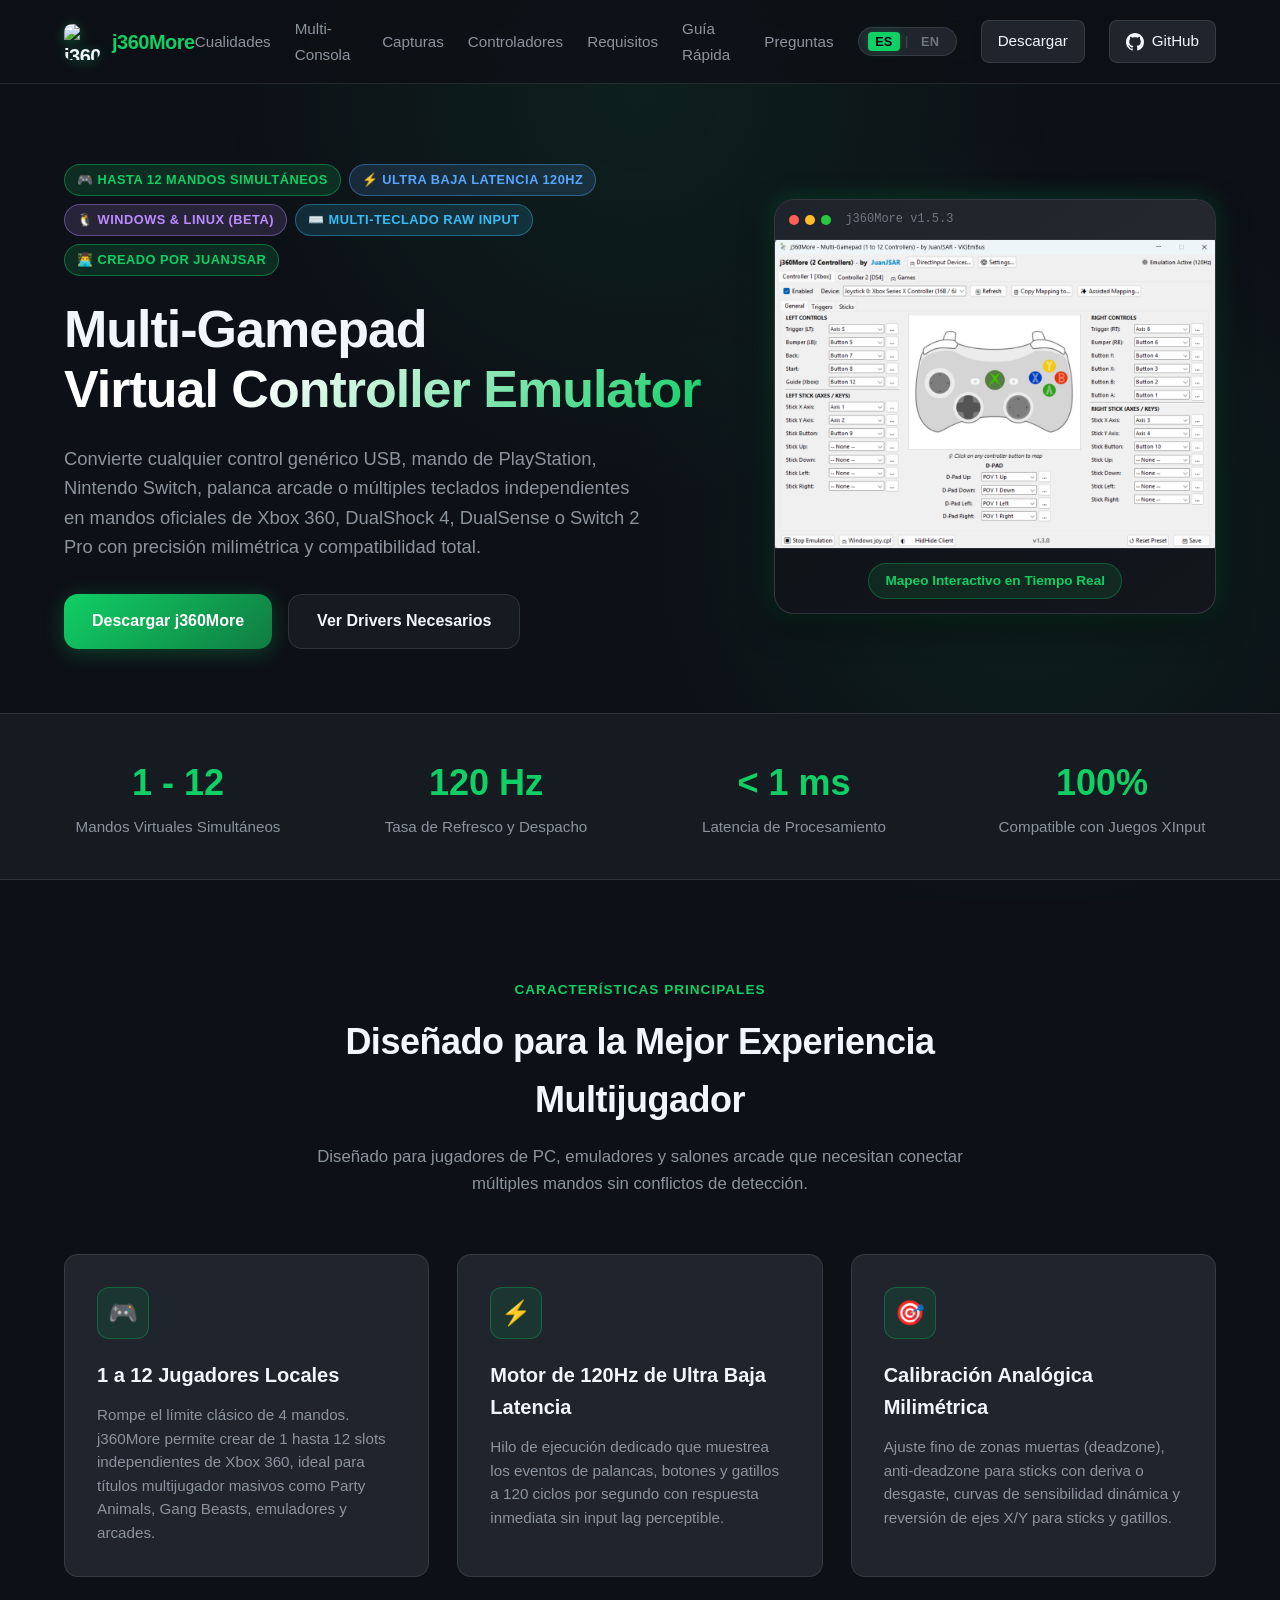
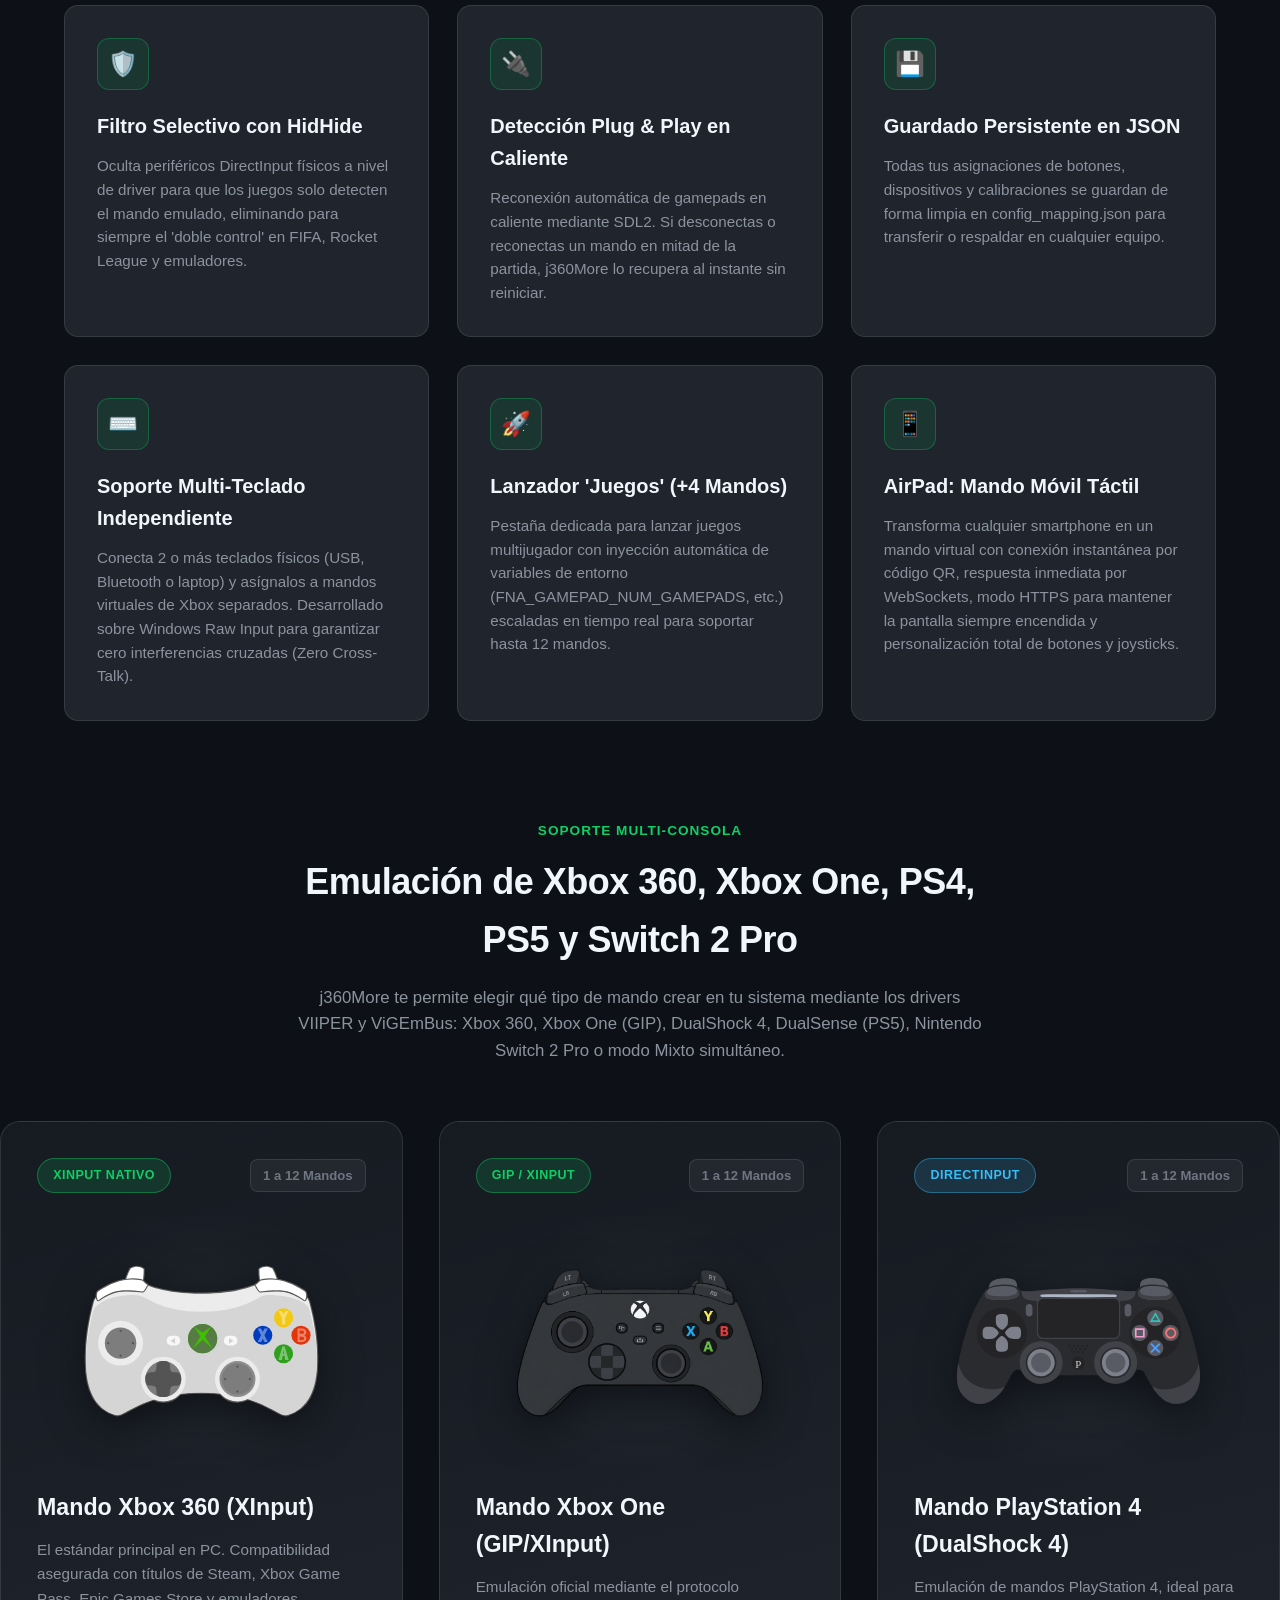
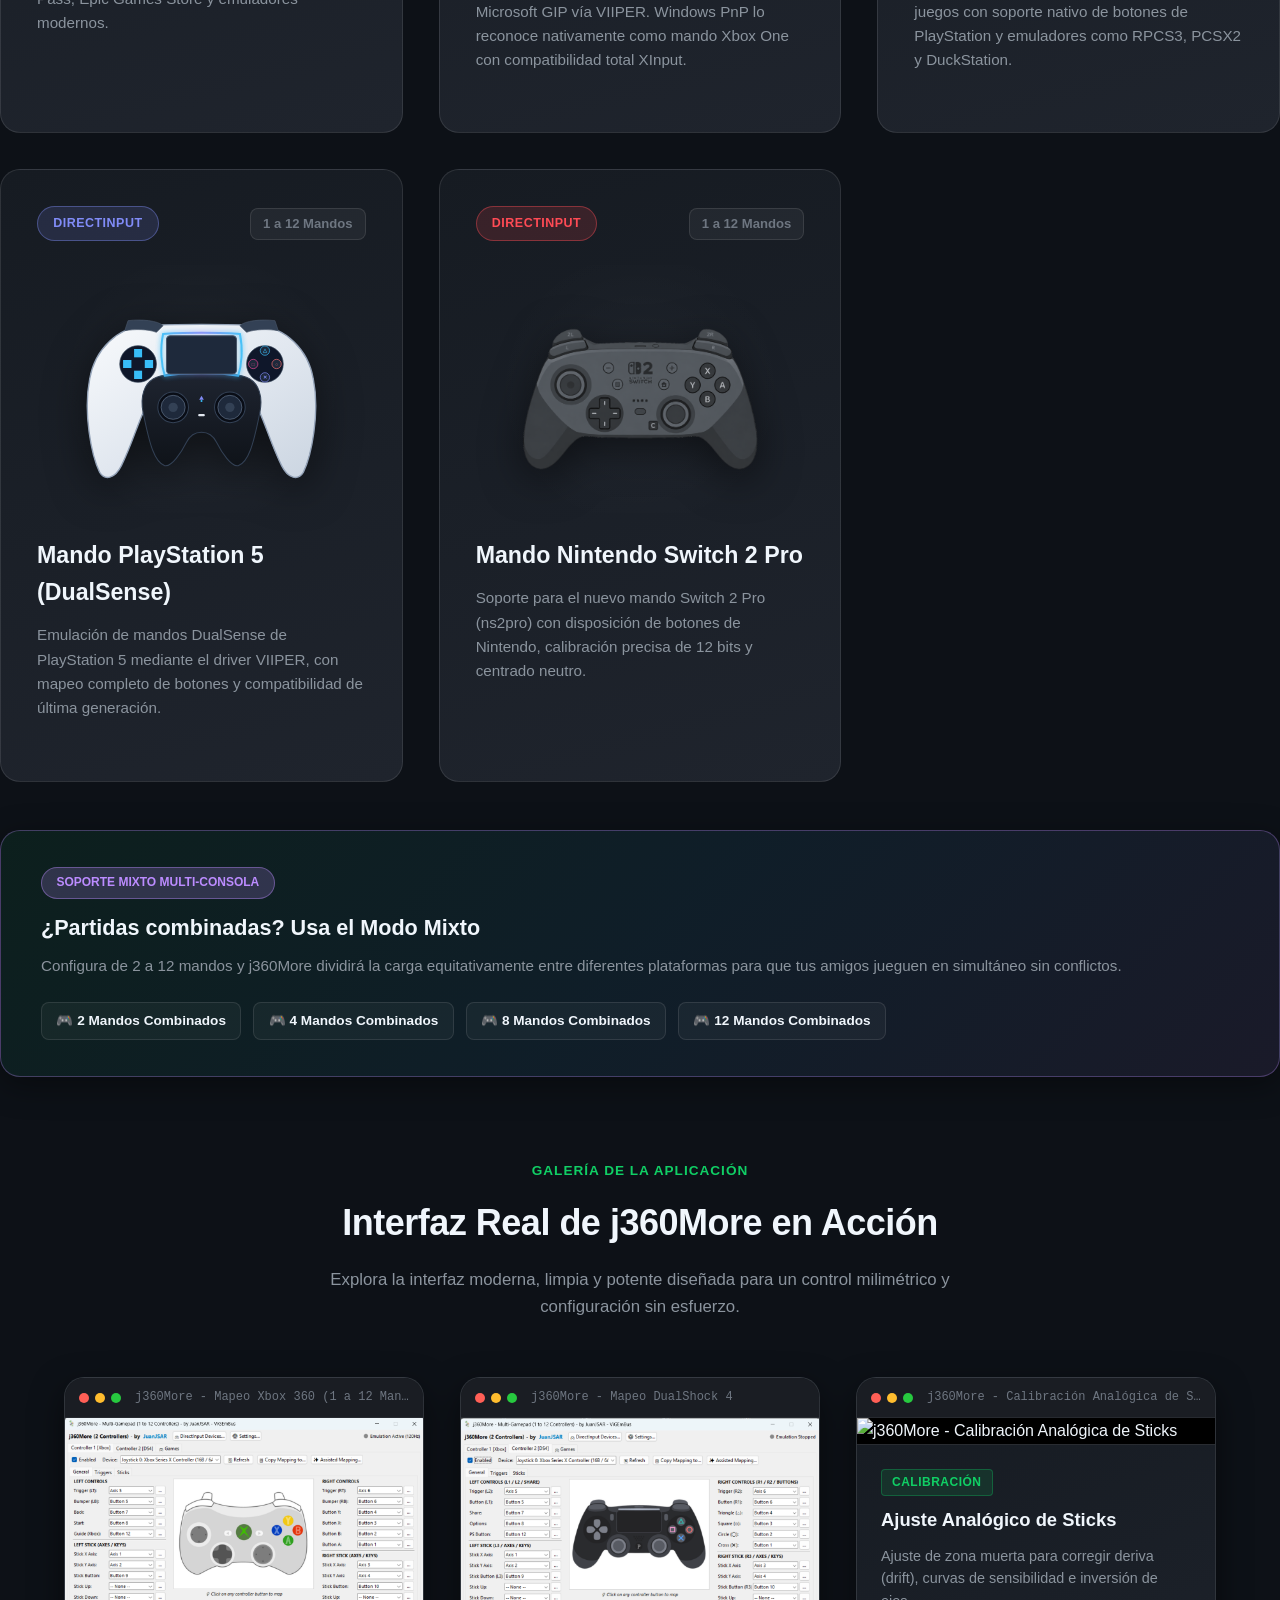
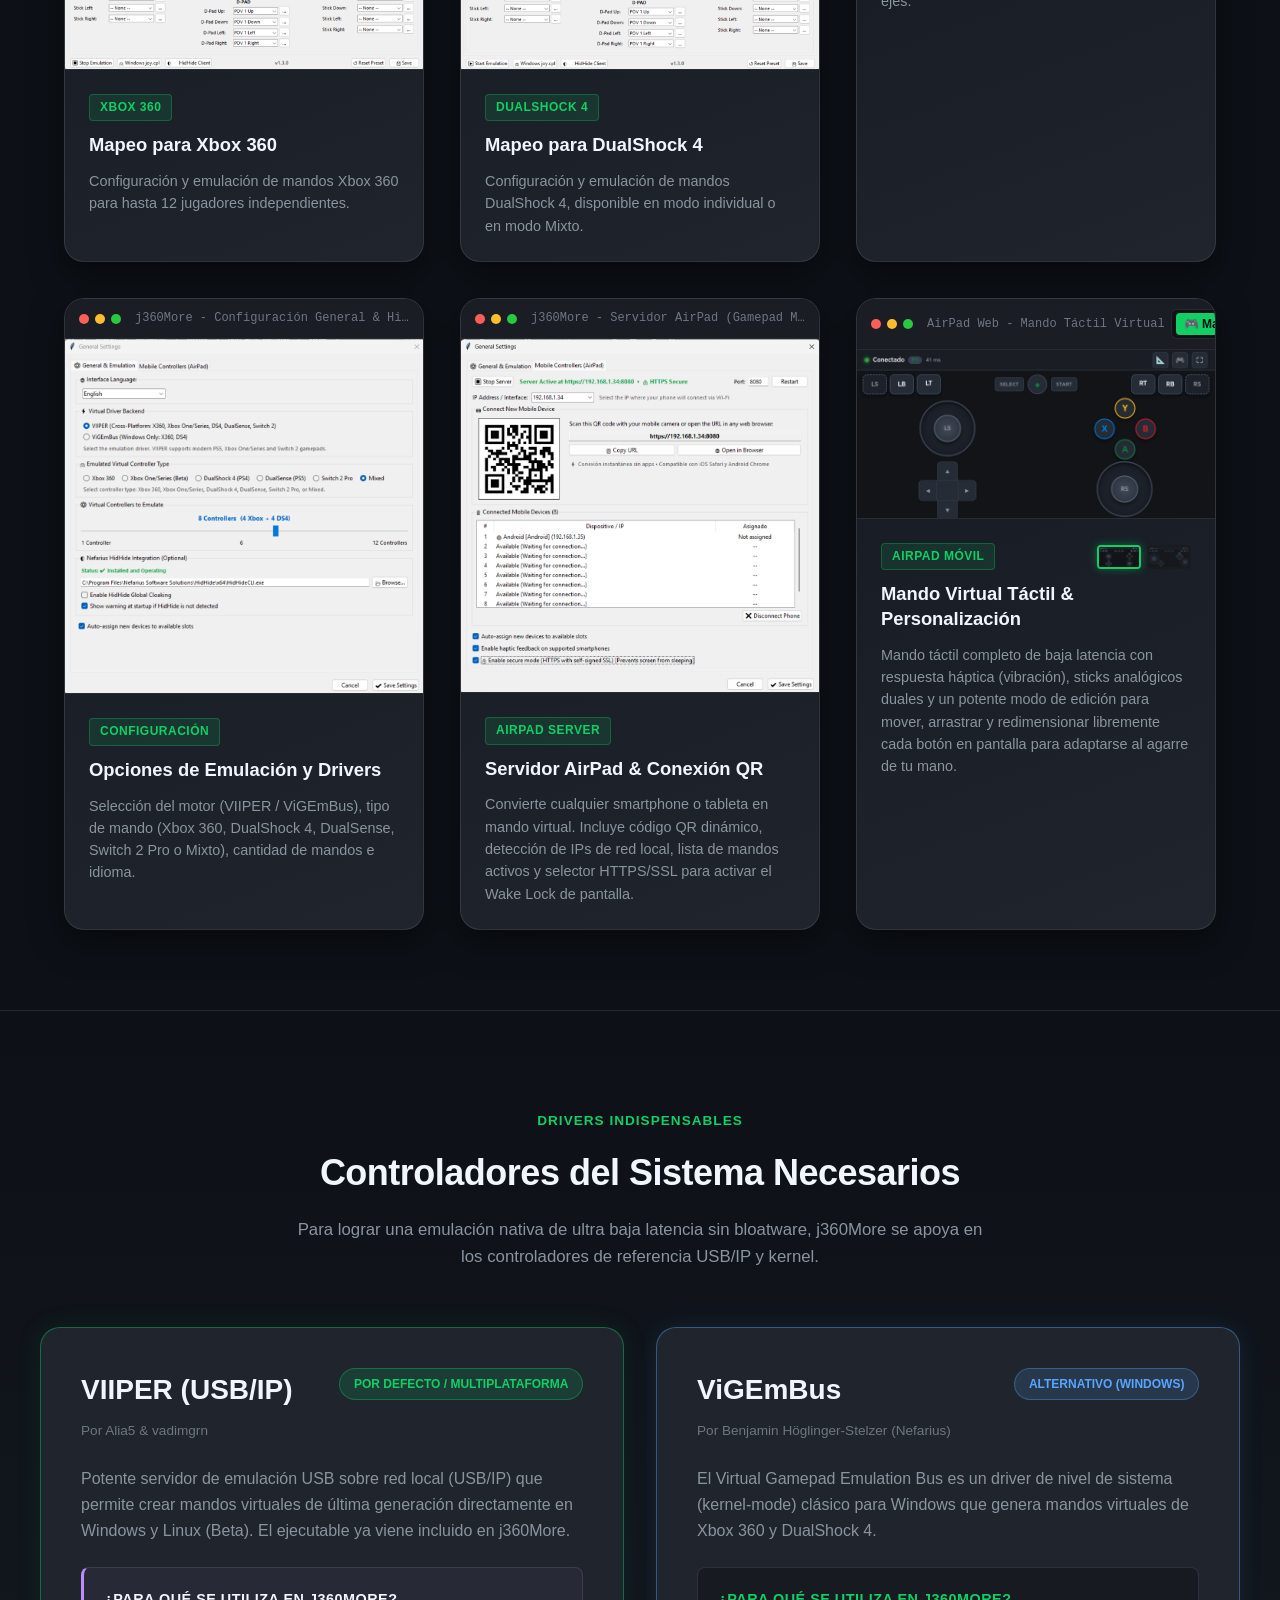
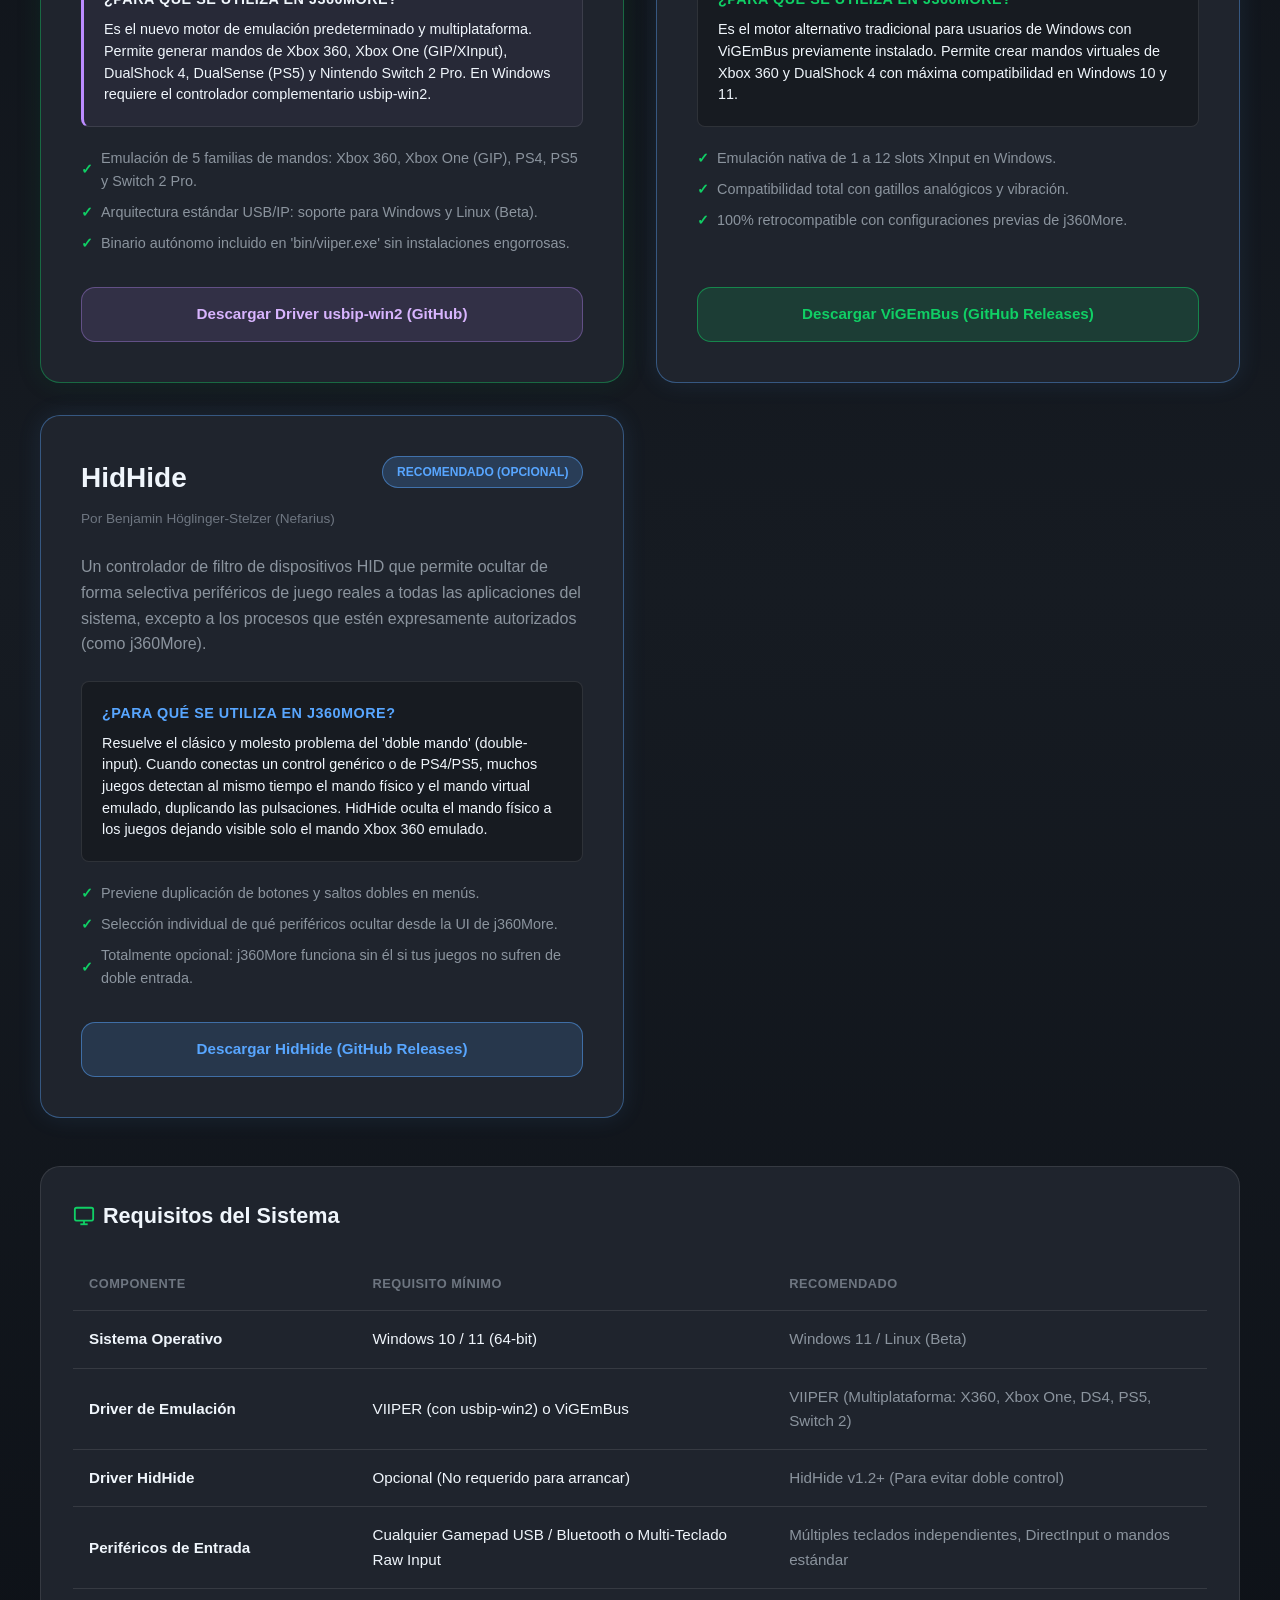
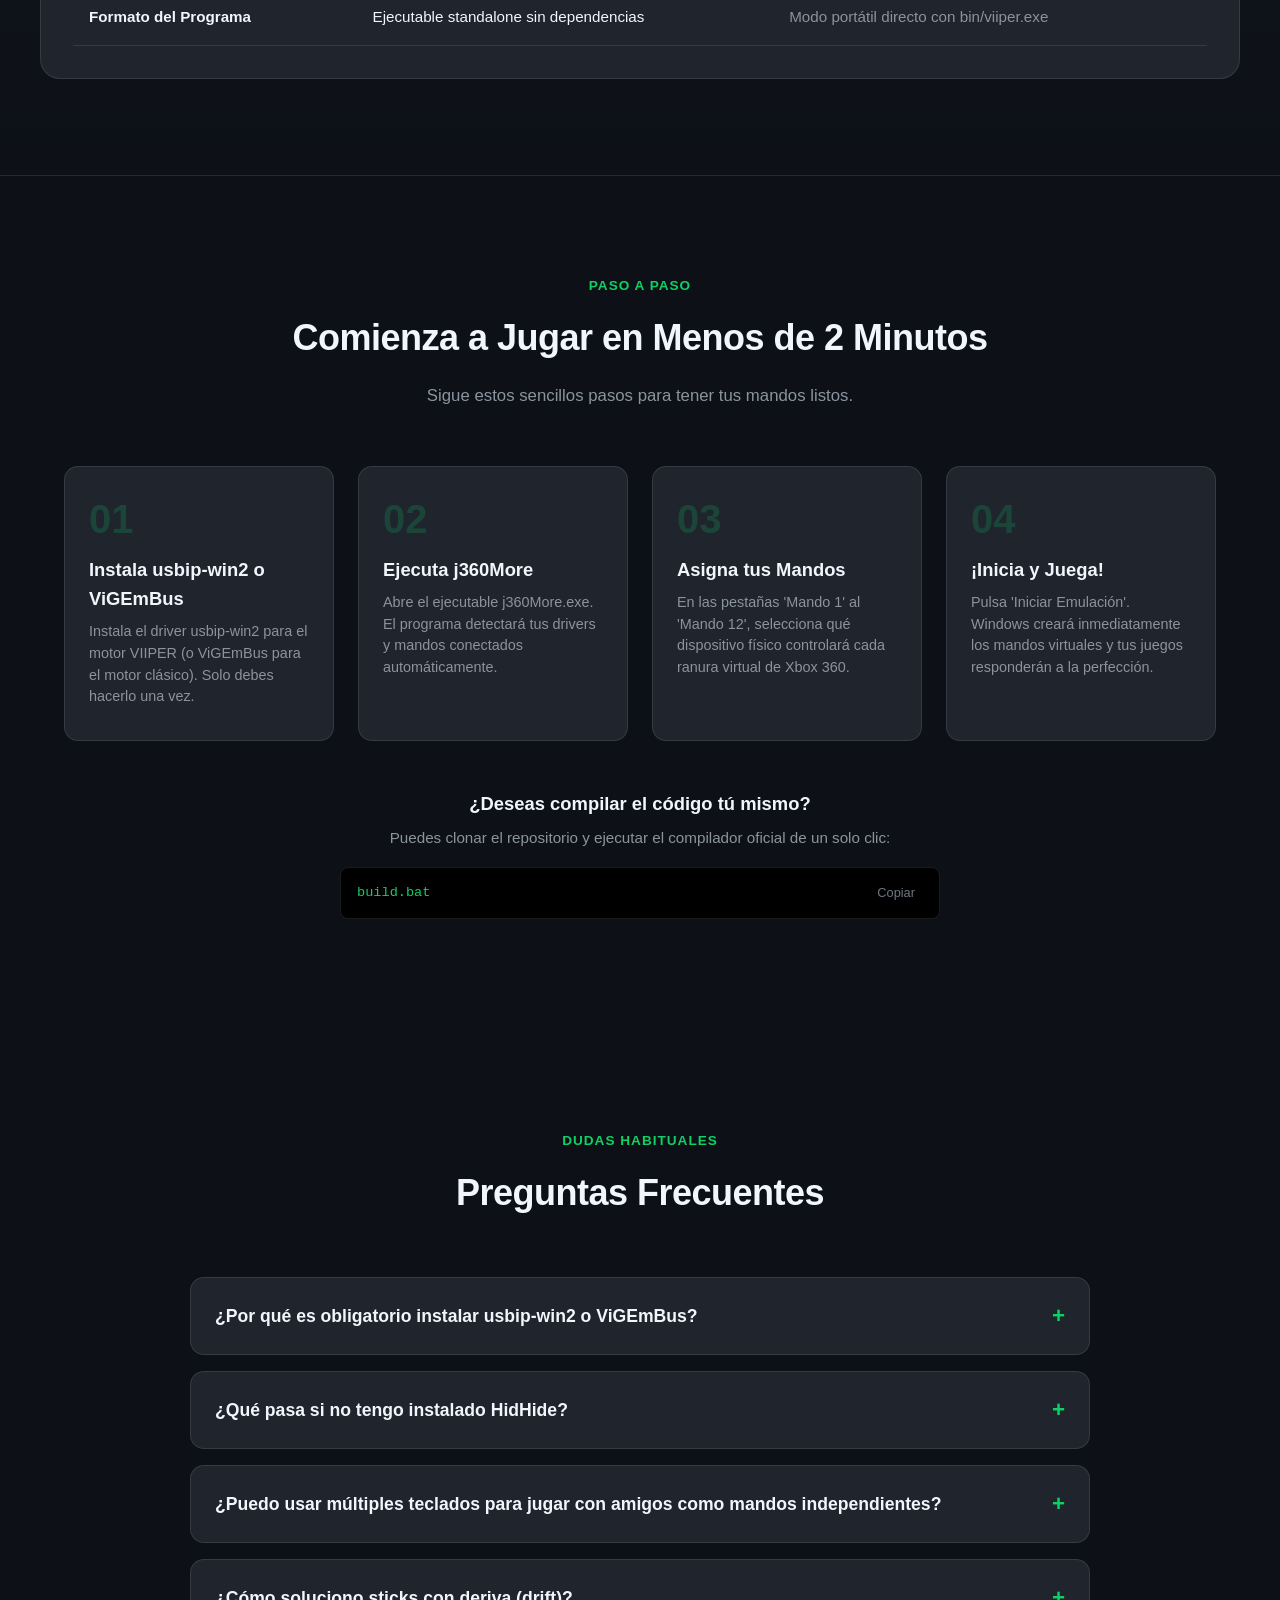
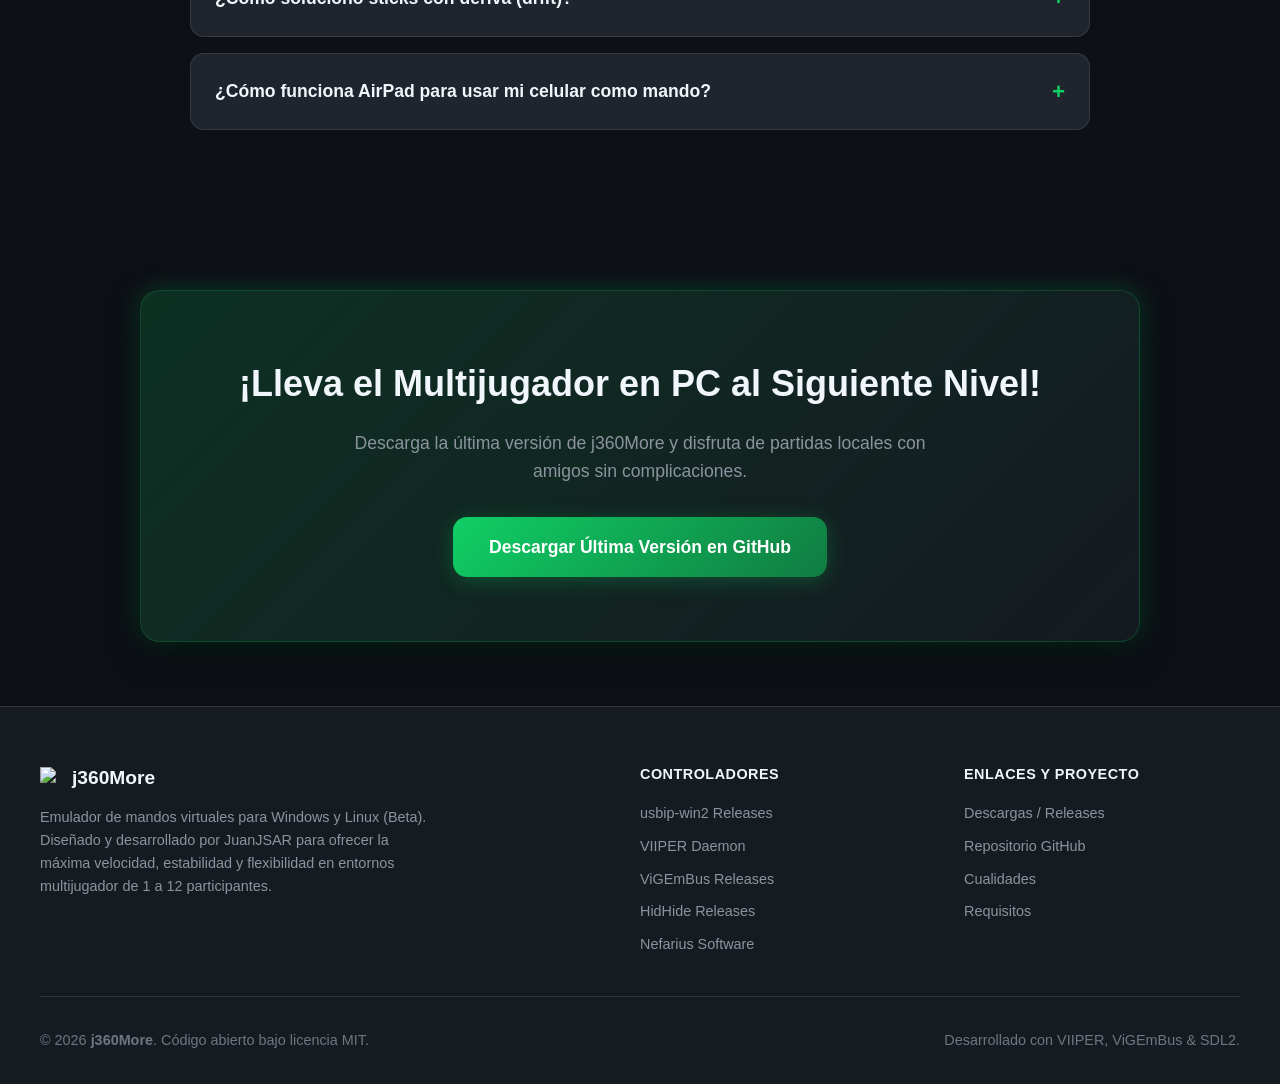
==== commit 93621e2d: "chore(release): bump version to 1.5.3 and fix viiper_backend Callable import" ====
--- a/docs/index.html
+++ b/docs/index.html
@@ -60,7 +60,7 @@
     "url": "https://juanjsar93.github.io/j360More-Xbox_360_Controller_Emulator/",
     "downloadUrl": "https://github.com/JuanJSAR93/j360More-Xbox_360_Controller_Emulator/releases",
     "codeRepository": "https://github.com/JuanJSAR93/j360More-Xbox_360_Controller_Emulator",
-    "softwareVersion": "1.5.2",
+    "softwareVersion": "1.5.3",
     "softwareRequirements": "VIIPER (usbip-win2 driver) or ViGEmBus driver",
     "offers": {
       "@type": "Offer",
@@ -167,7 +167,7 @@
             <span class="window-dot yellow"></span>
             <span class="window-dot green"></span>
           </div>
-          <span class="window-title">j360More v1.5.2</span>
+          <span class="window-title">j360More v1.5.3</span>
         </div>
         <div class="screenshot-img-wrapper">
           <img src="assets/screenshot_main.png" alt="j360More Interfaz Principal" class="screenshot-zoomable" style="max-width: 100%; height: auto; animation: none;">
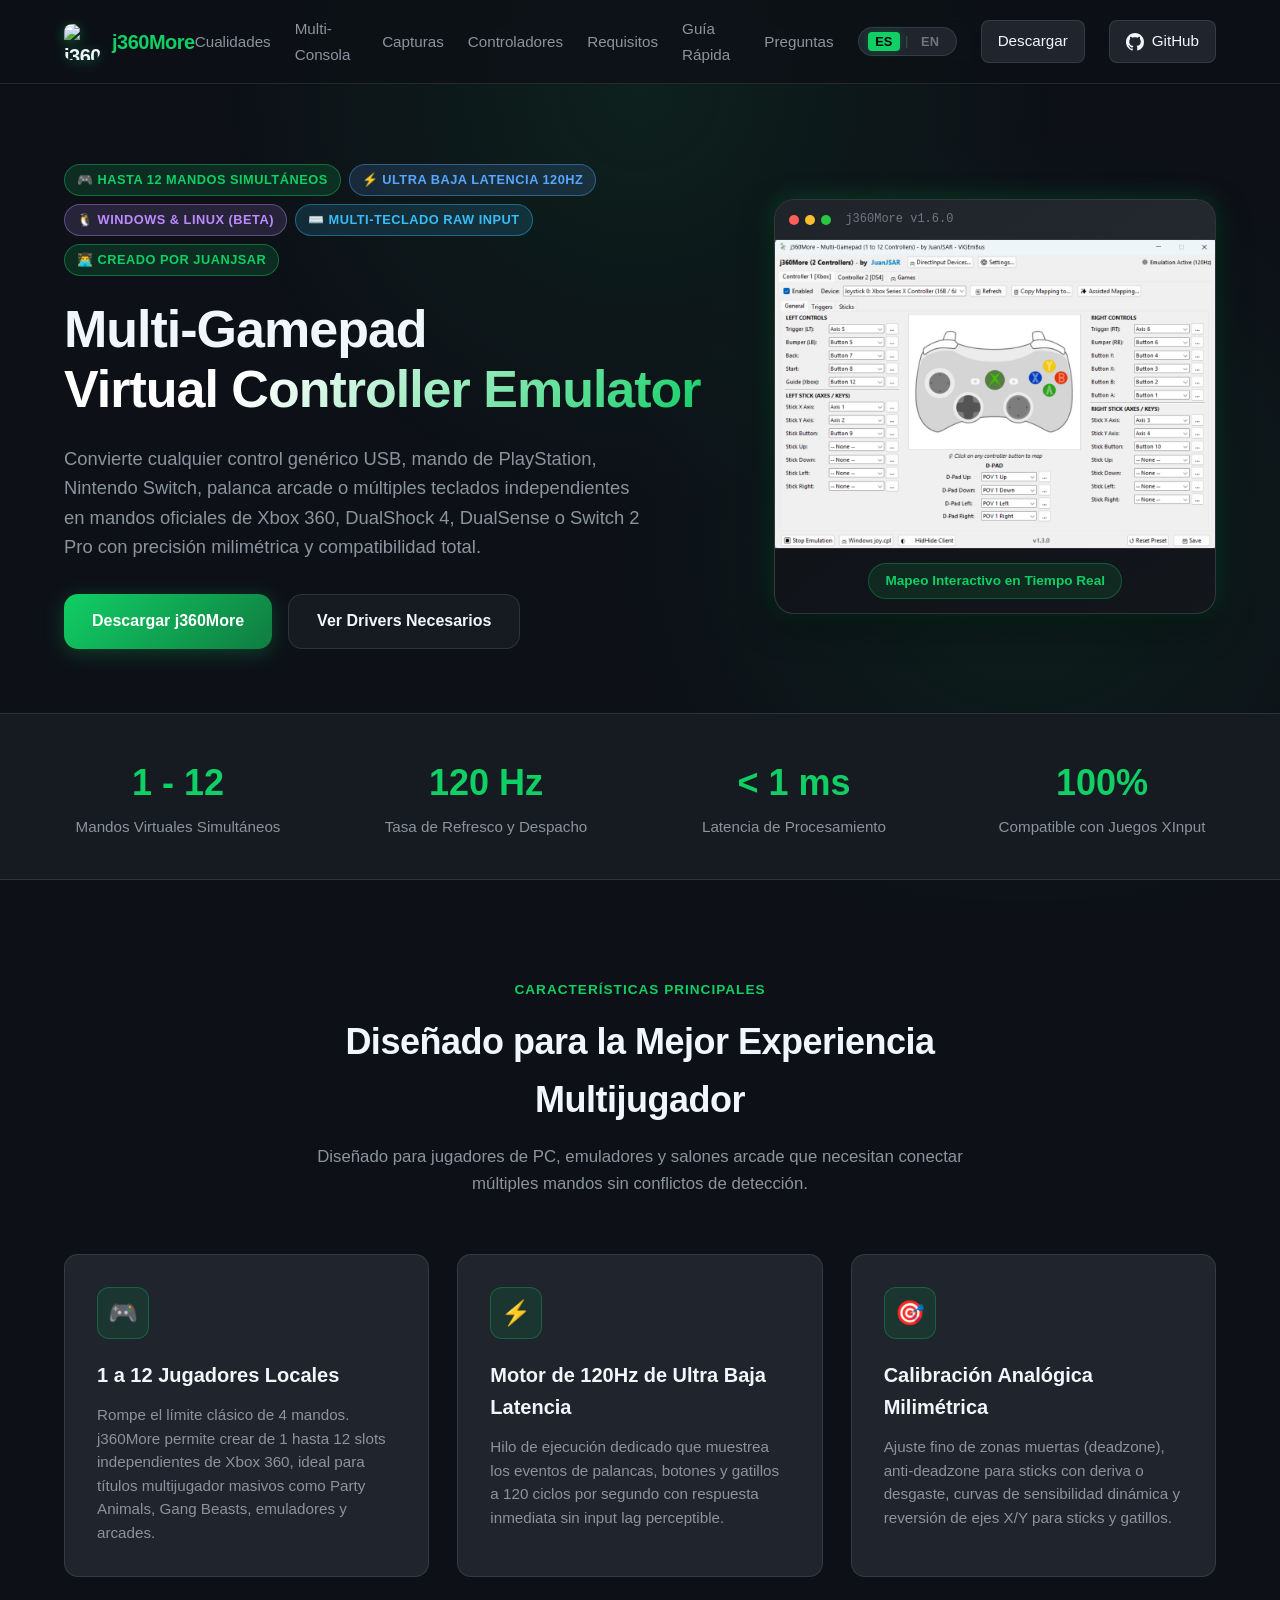
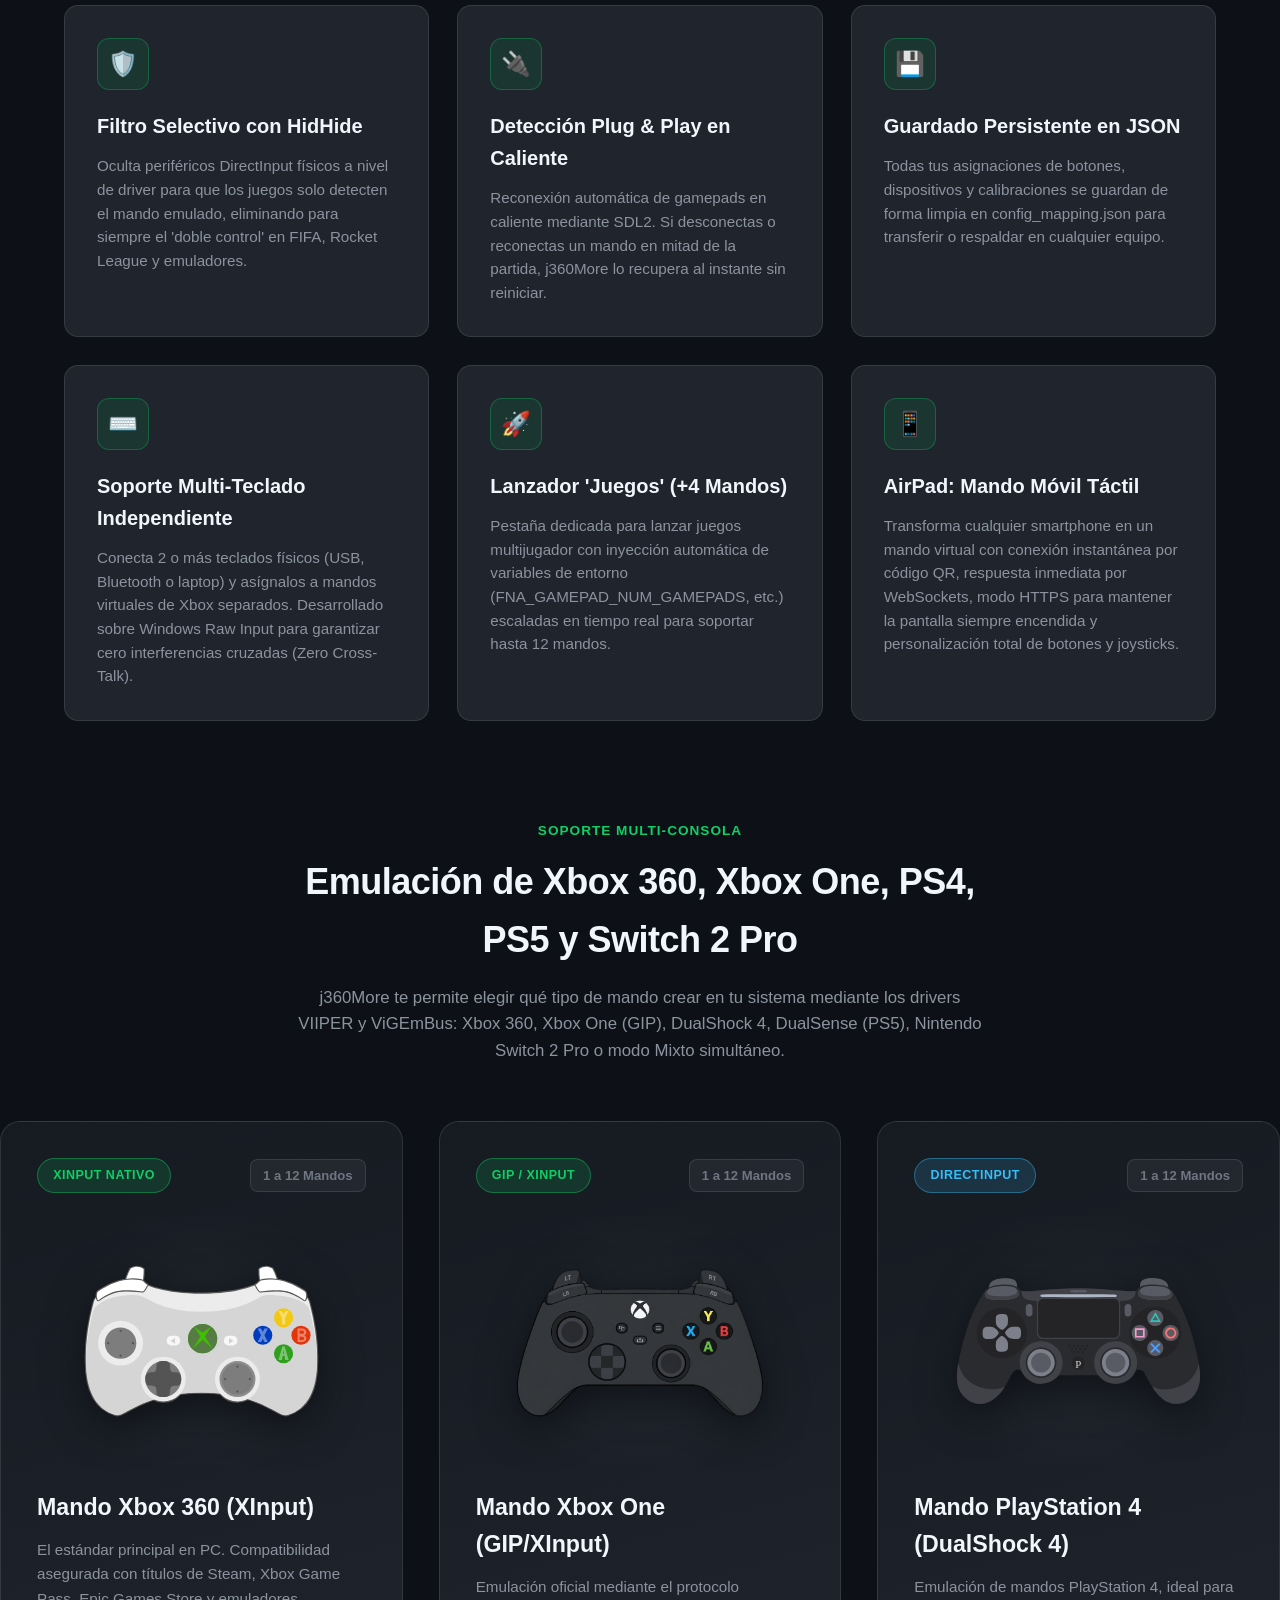
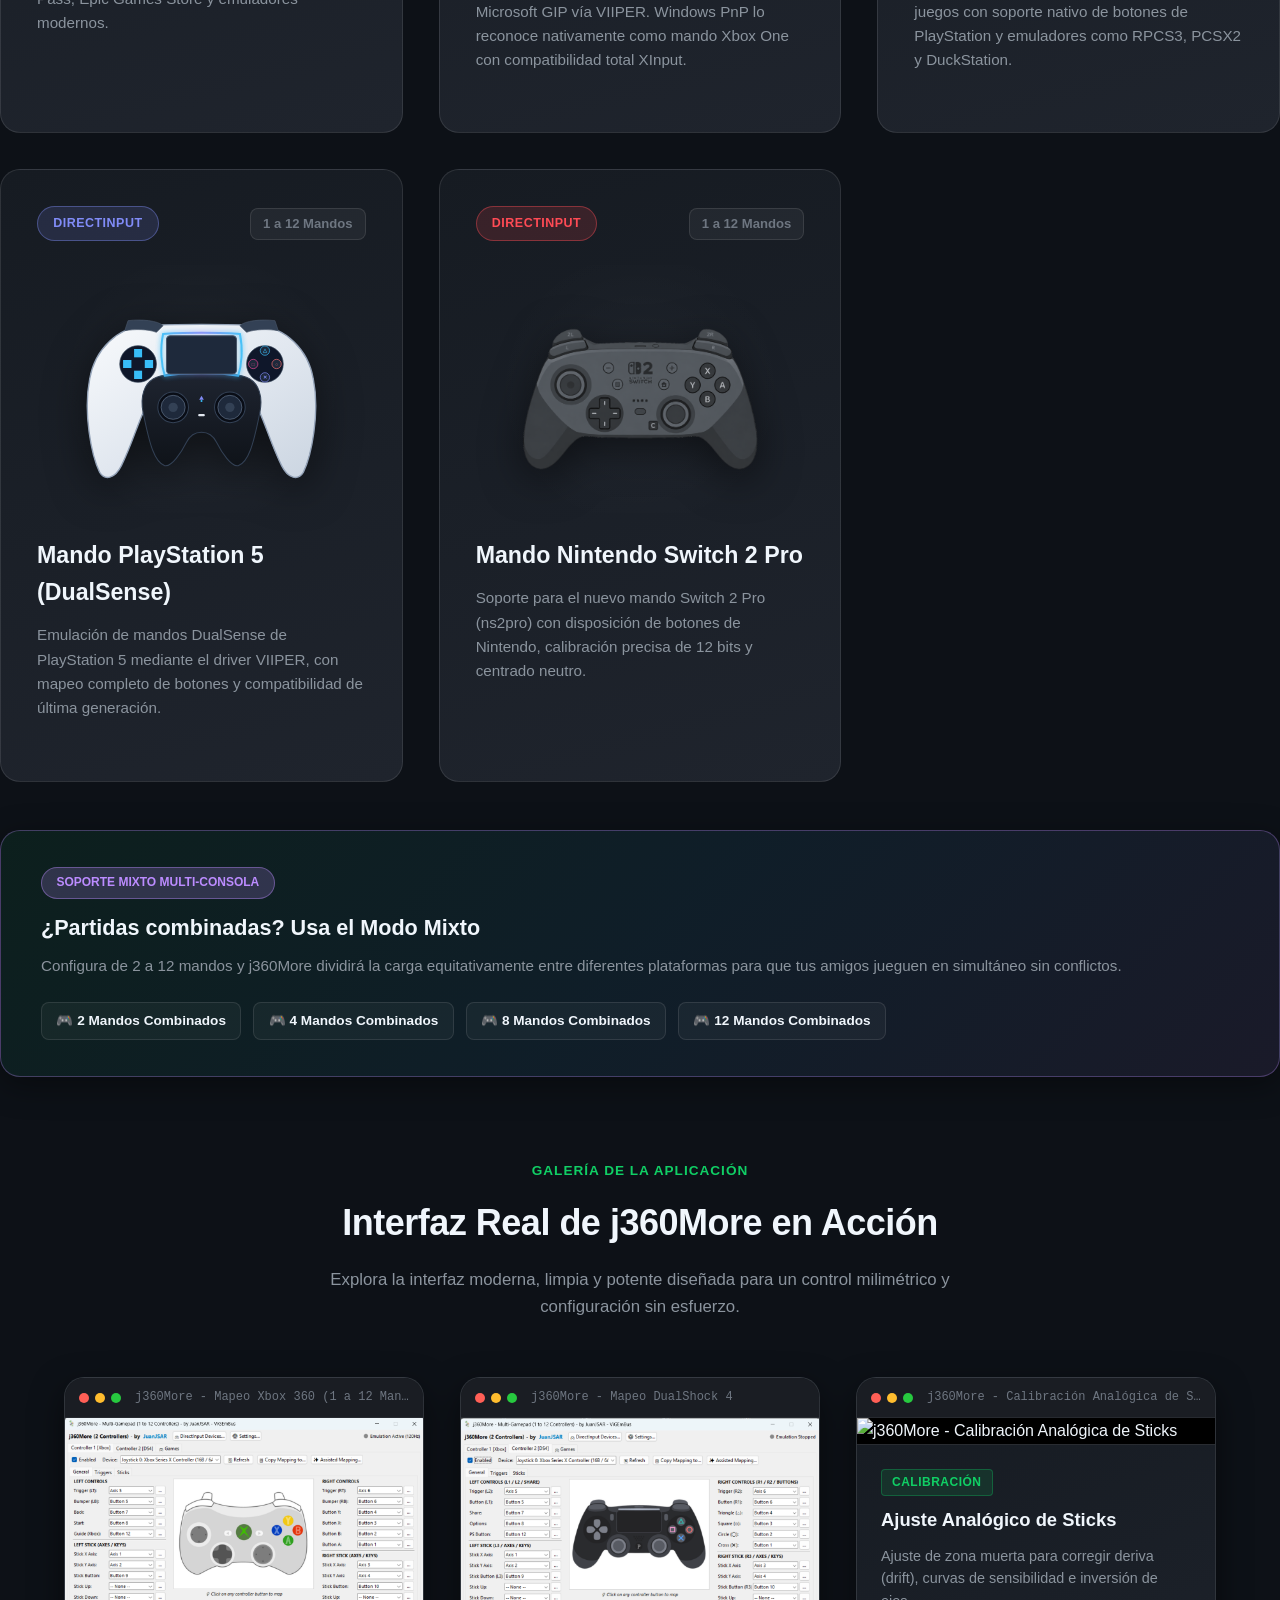
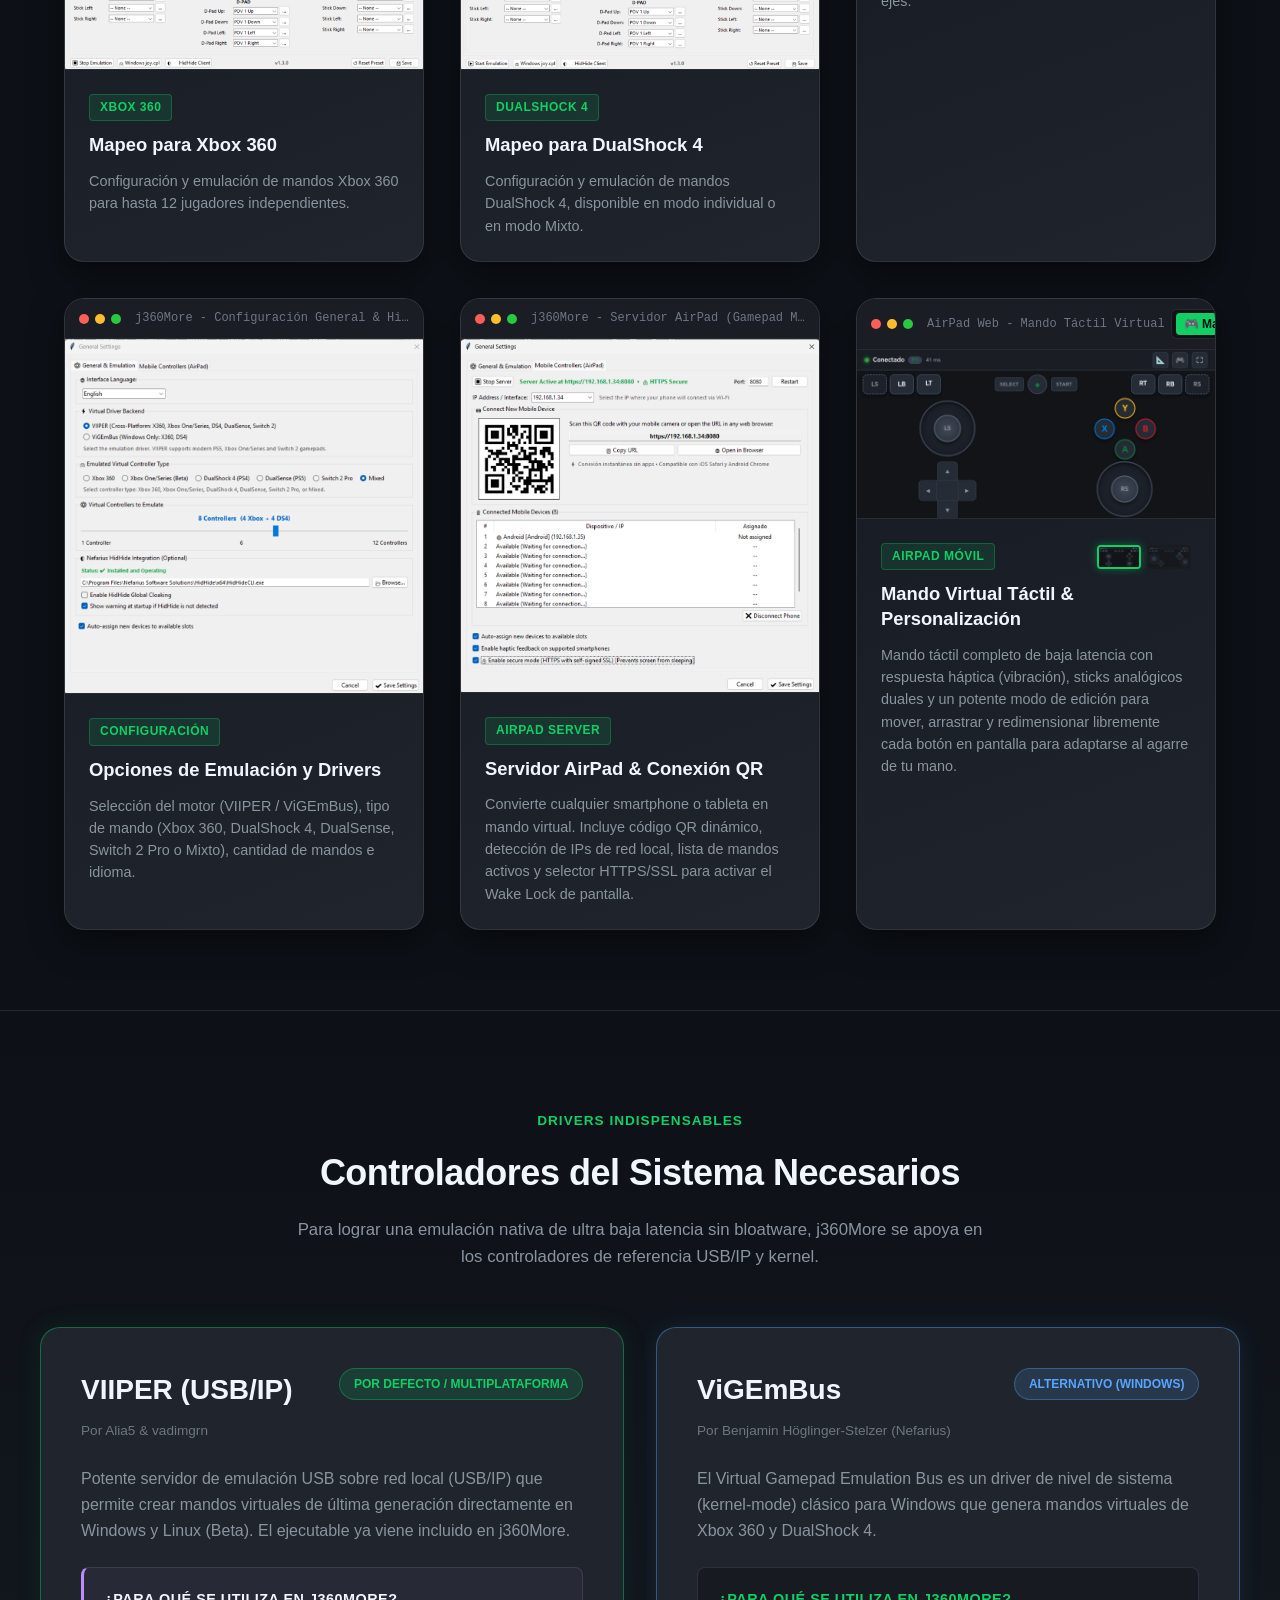
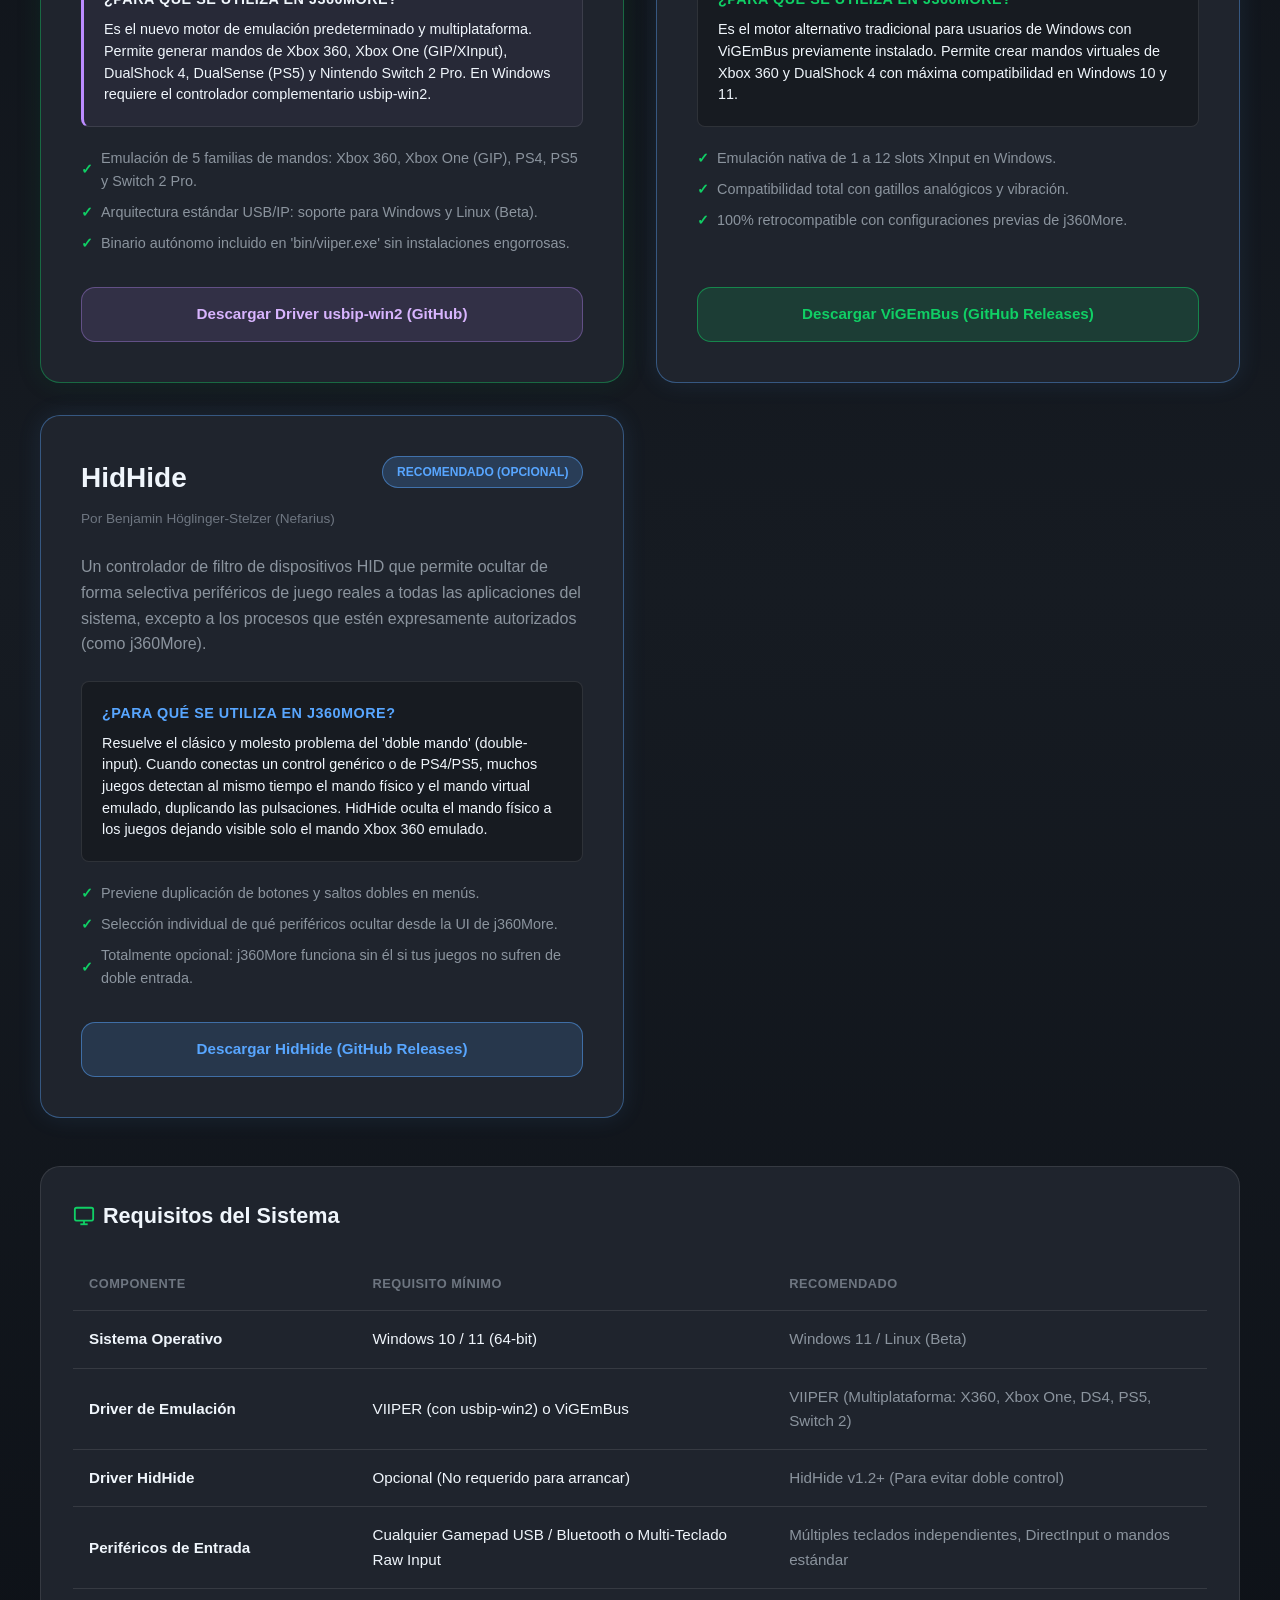
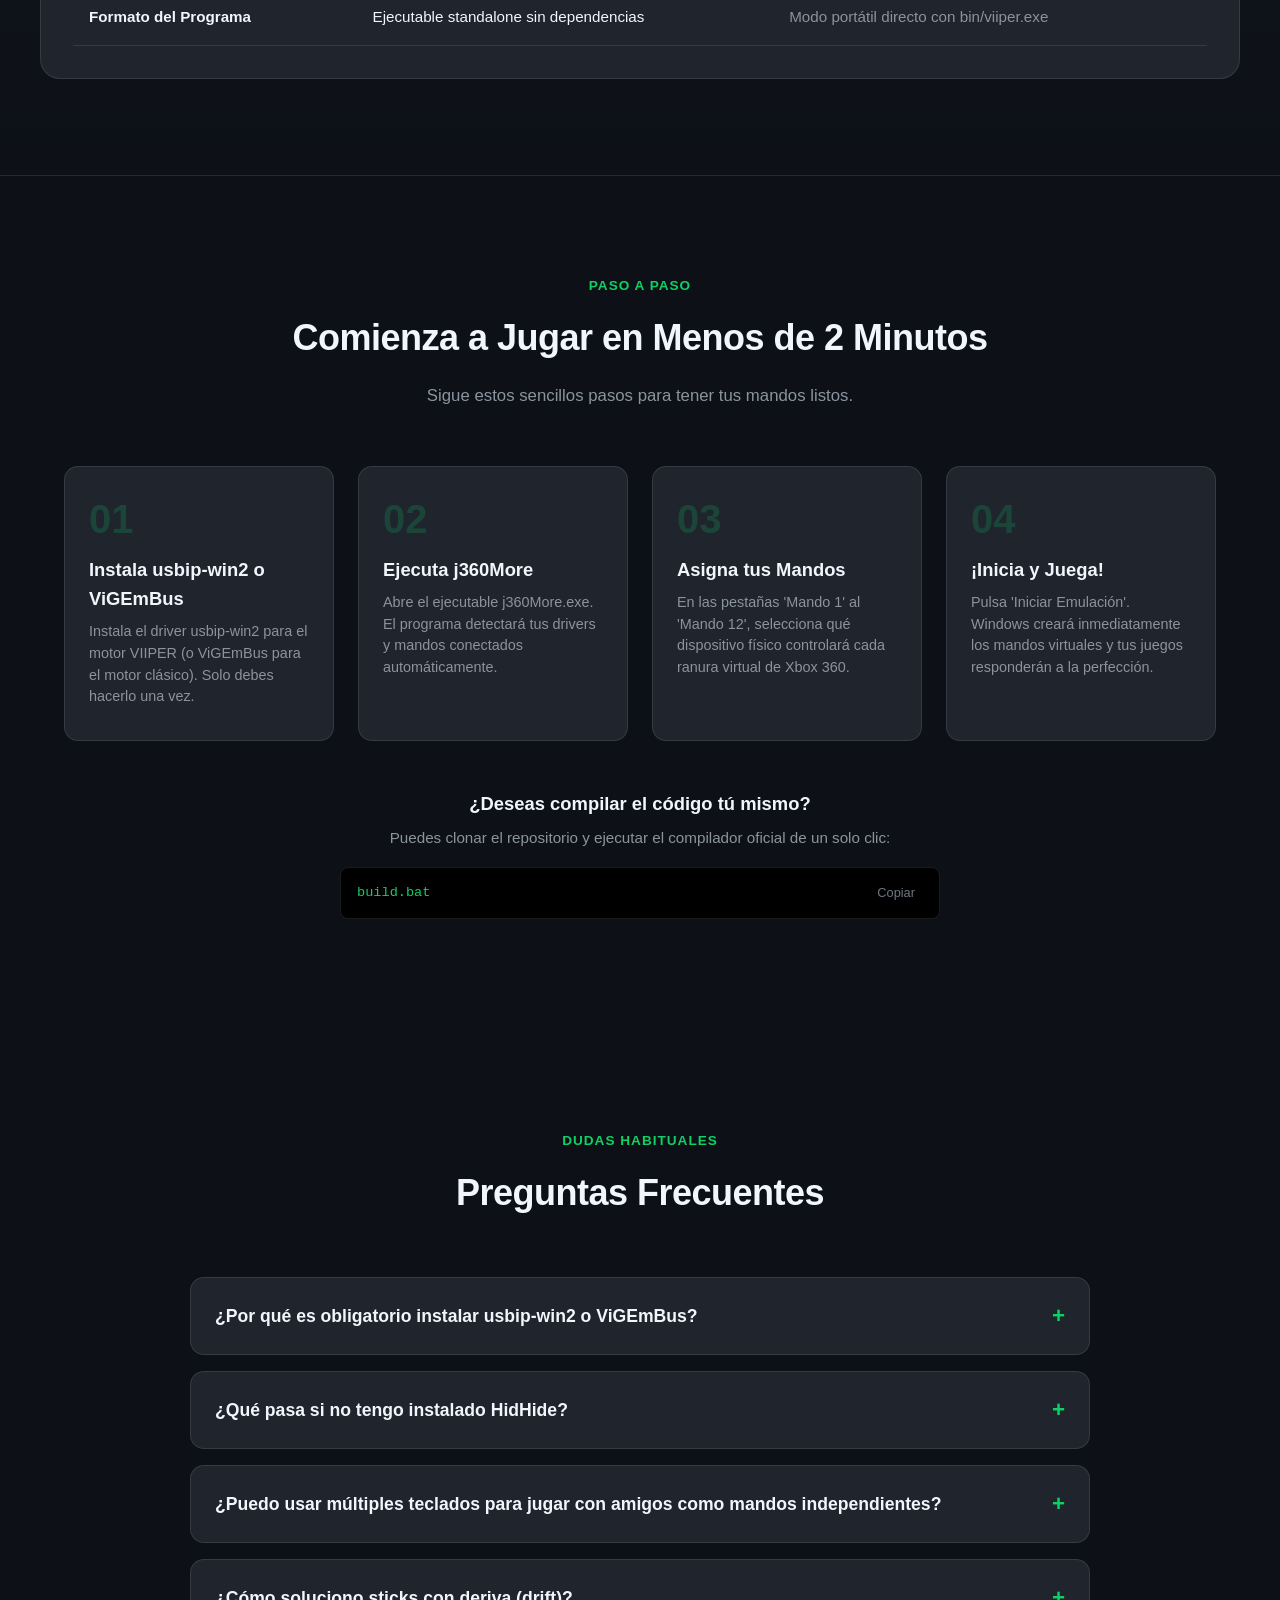
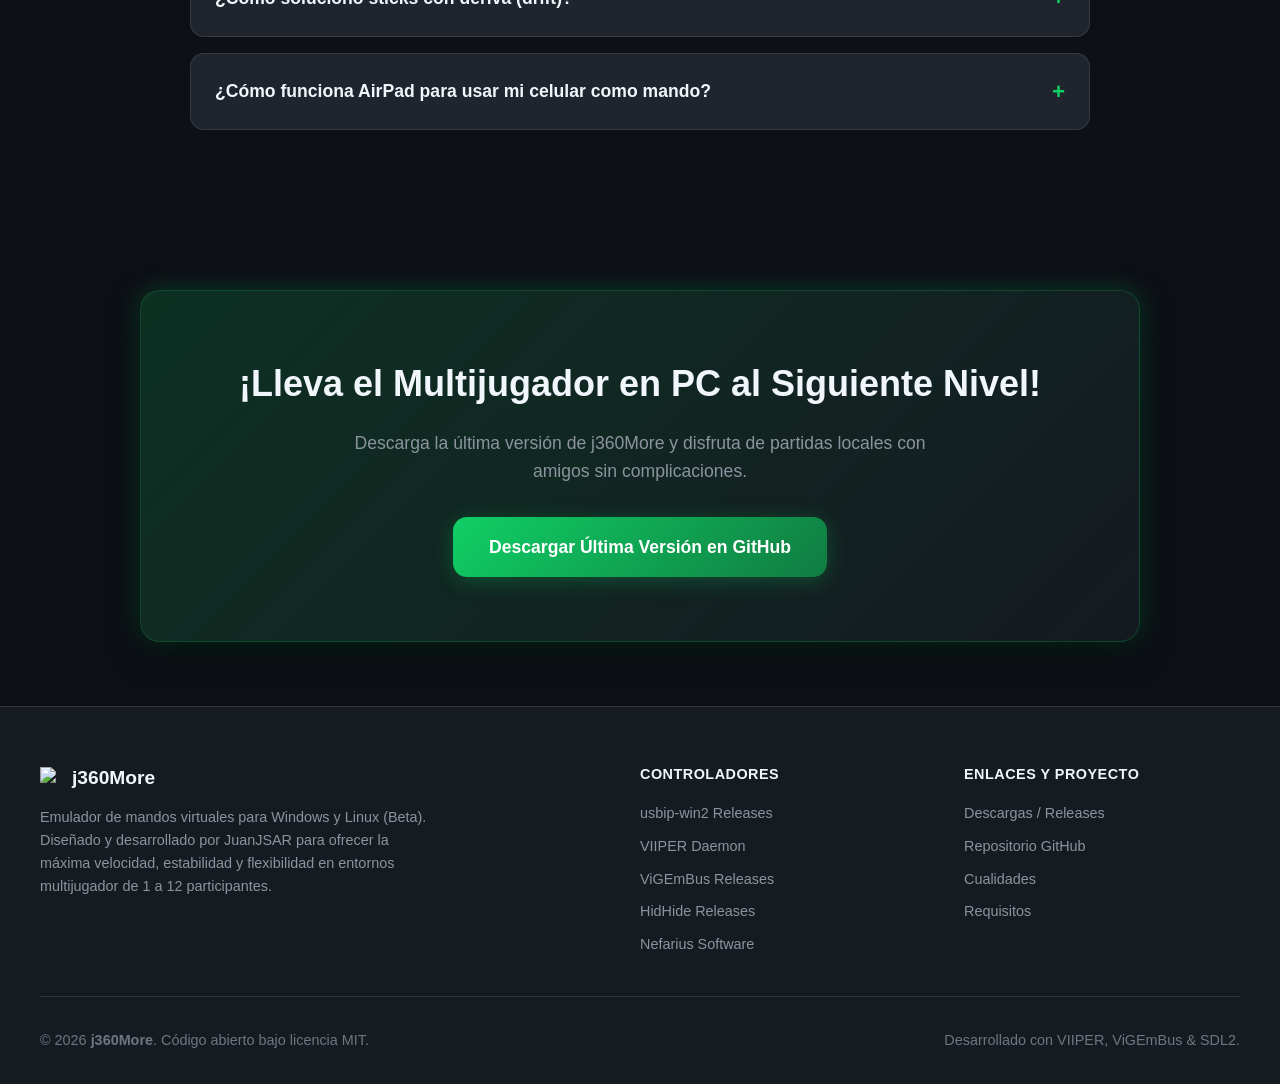
==== commit 064faea5: "v1.6.0: Curvas de respuesta avanzadas, editor modal PCHIP de nodos para sticks/gatillos, aislamiento" ====
--- a/docs/index.html
+++ b/docs/index.html
@@ -60,7 +60,7 @@
     "url": "https://juanjsar93.github.io/j360More-Xbox_360_Controller_Emulator/",
     "downloadUrl": "https://github.com/JuanJSAR93/j360More-Xbox_360_Controller_Emulator/releases",
     "codeRepository": "https://github.com/JuanJSAR93/j360More-Xbox_360_Controller_Emulator",
-    "softwareVersion": "1.5.3",
+    "softwareVersion": "1.6.0",
     "softwareRequirements": "VIIPER (usbip-win2 driver) or ViGEmBus driver",
     "offers": {
       "@type": "Offer",
@@ -167,7 +167,7 @@
             <span class="window-dot yellow"></span>
             <span class="window-dot green"></span>
           </div>
-          <span class="window-title">j360More v1.5.3</span>
+          <span class="window-title">j360More v1.6.0</span>
         </div>
         <div class="screenshot-img-wrapper">
           <img src="assets/screenshot_main.png" alt="j360More Interfaz Principal" class="screenshot-zoomable" style="max-width: 100%; height: auto; animation: none;">
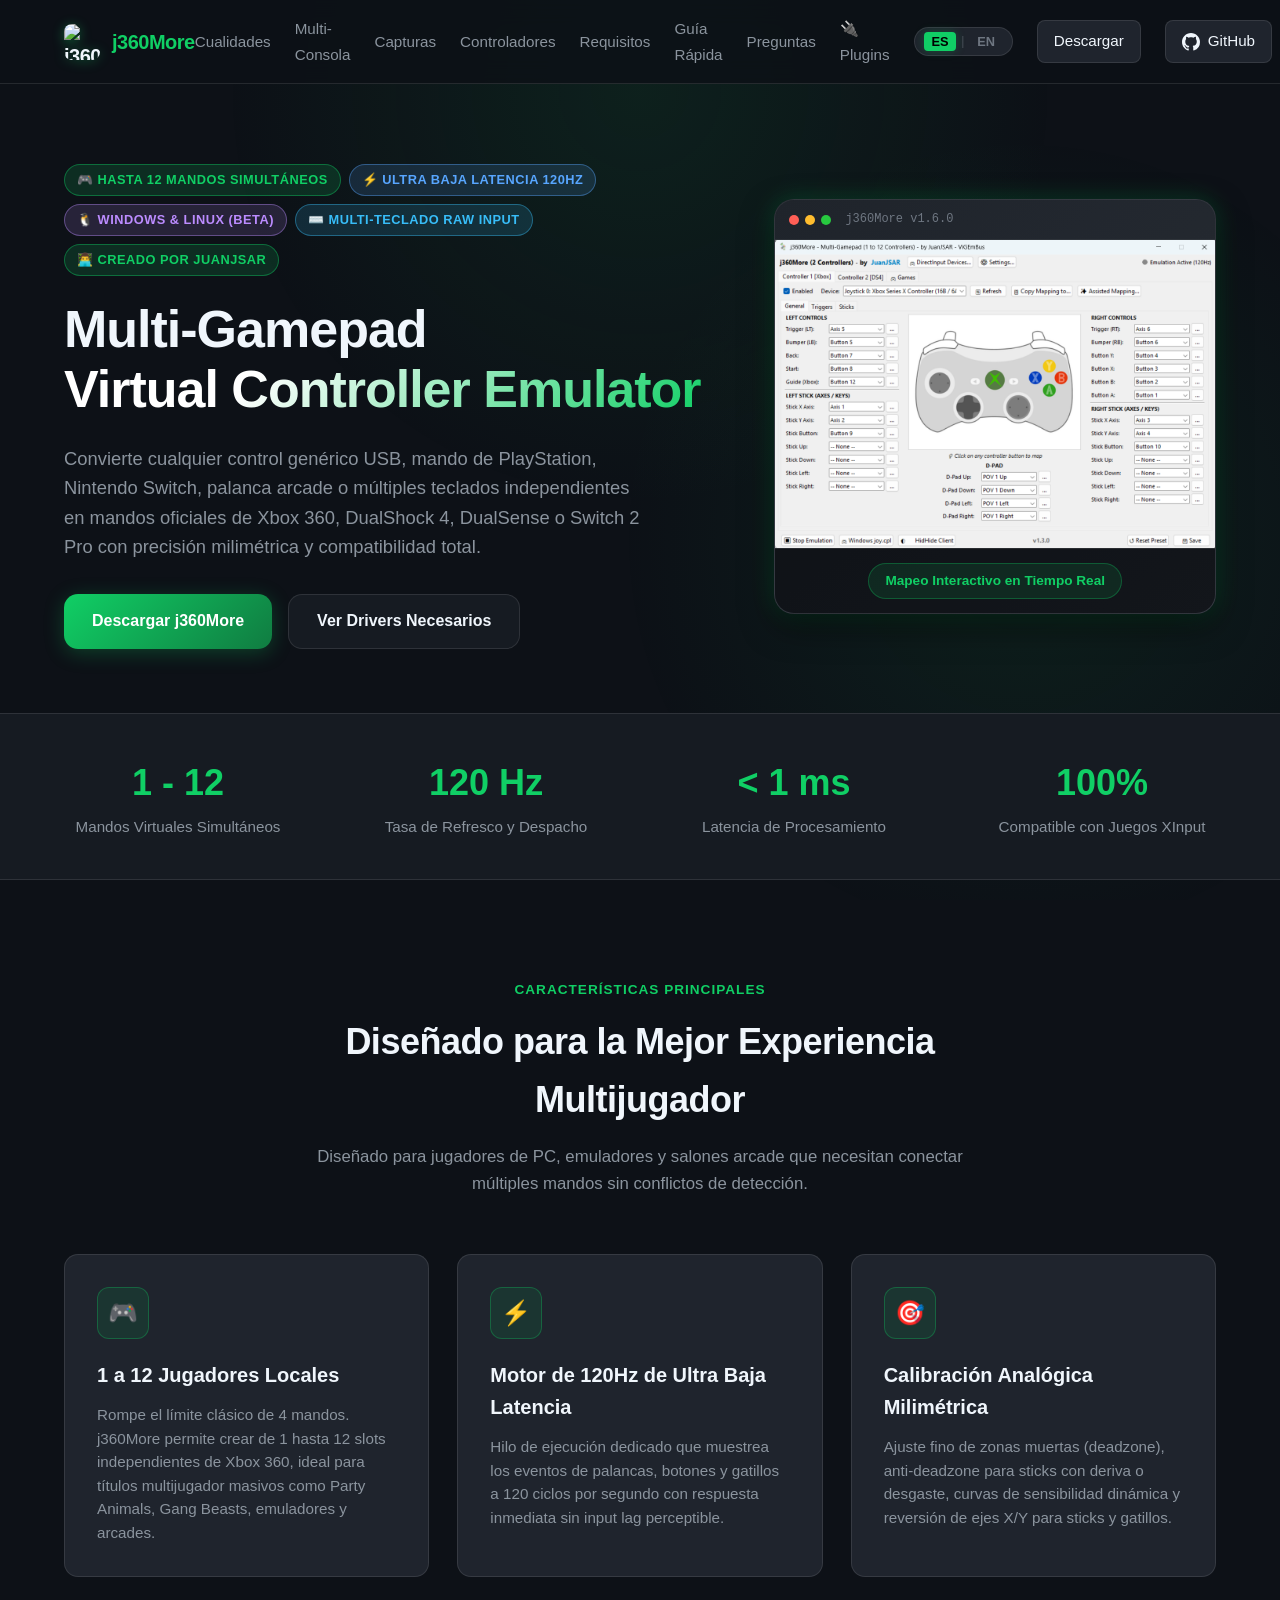
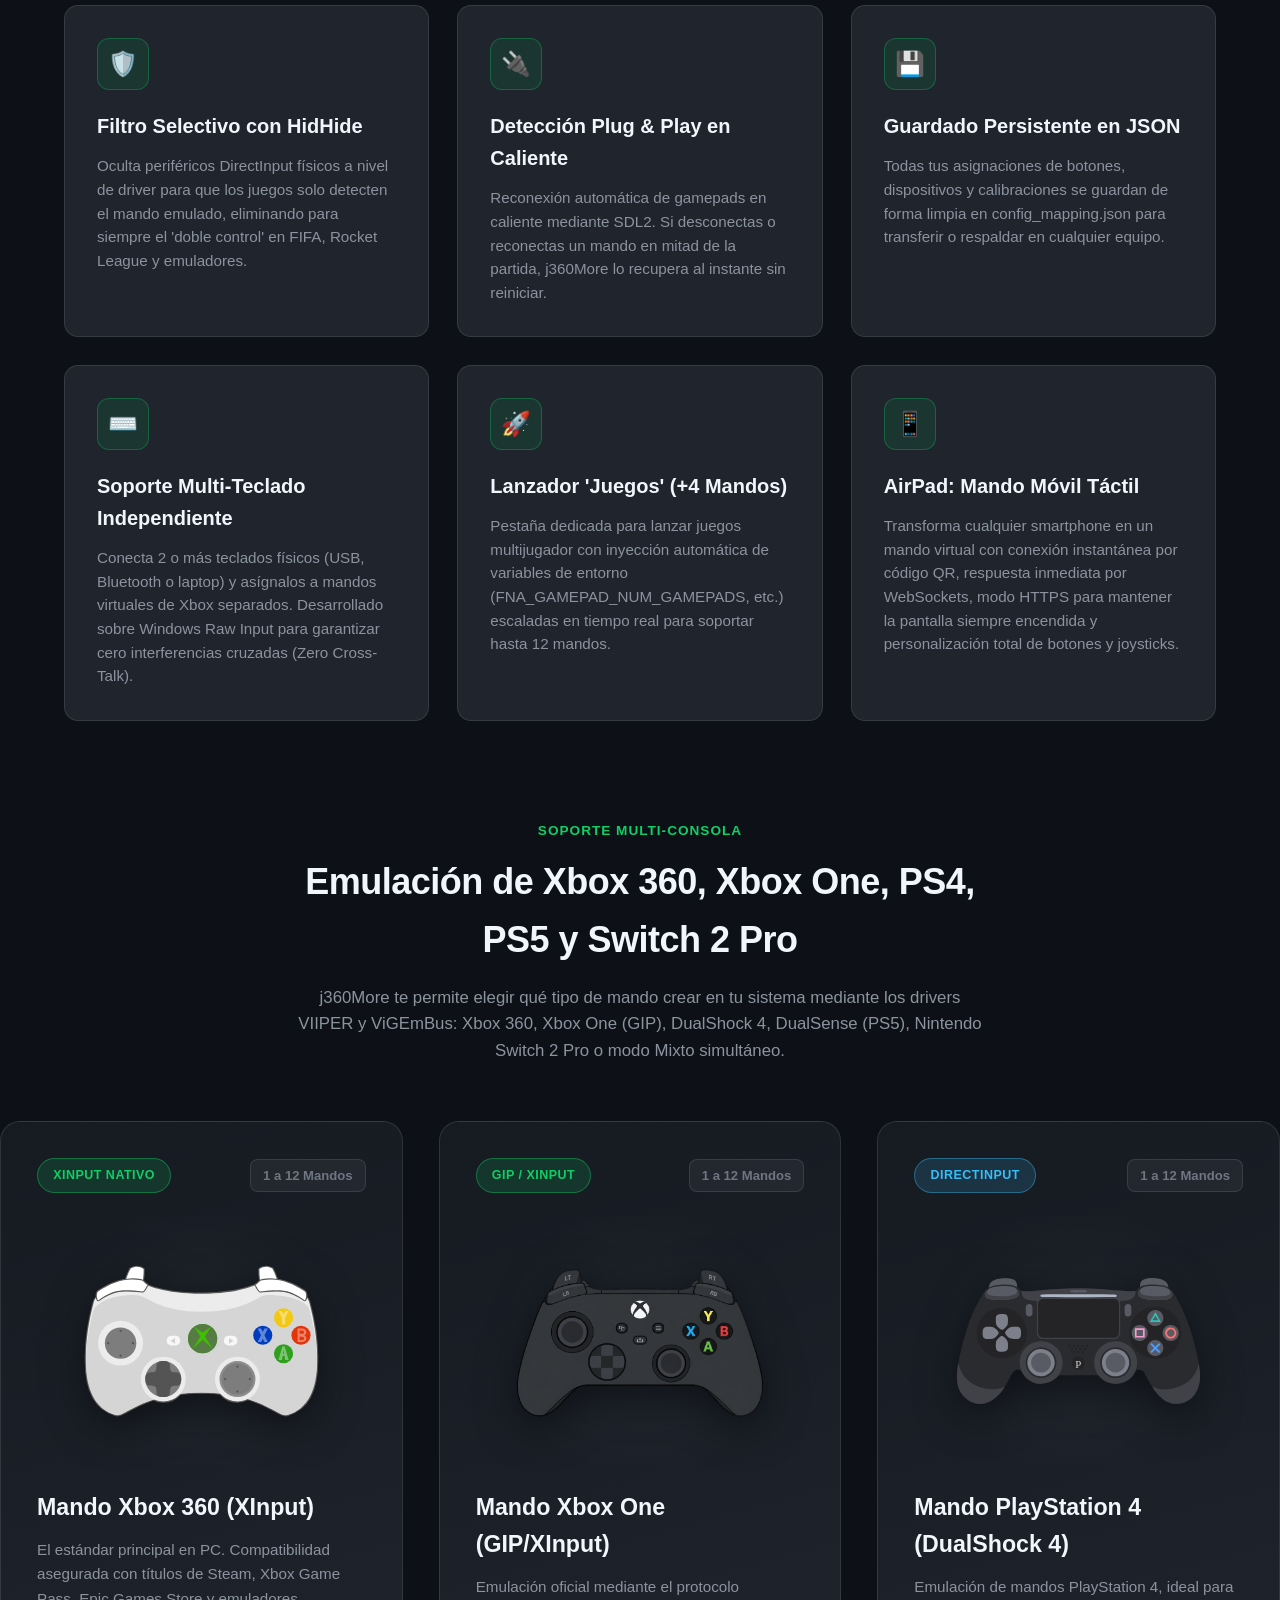
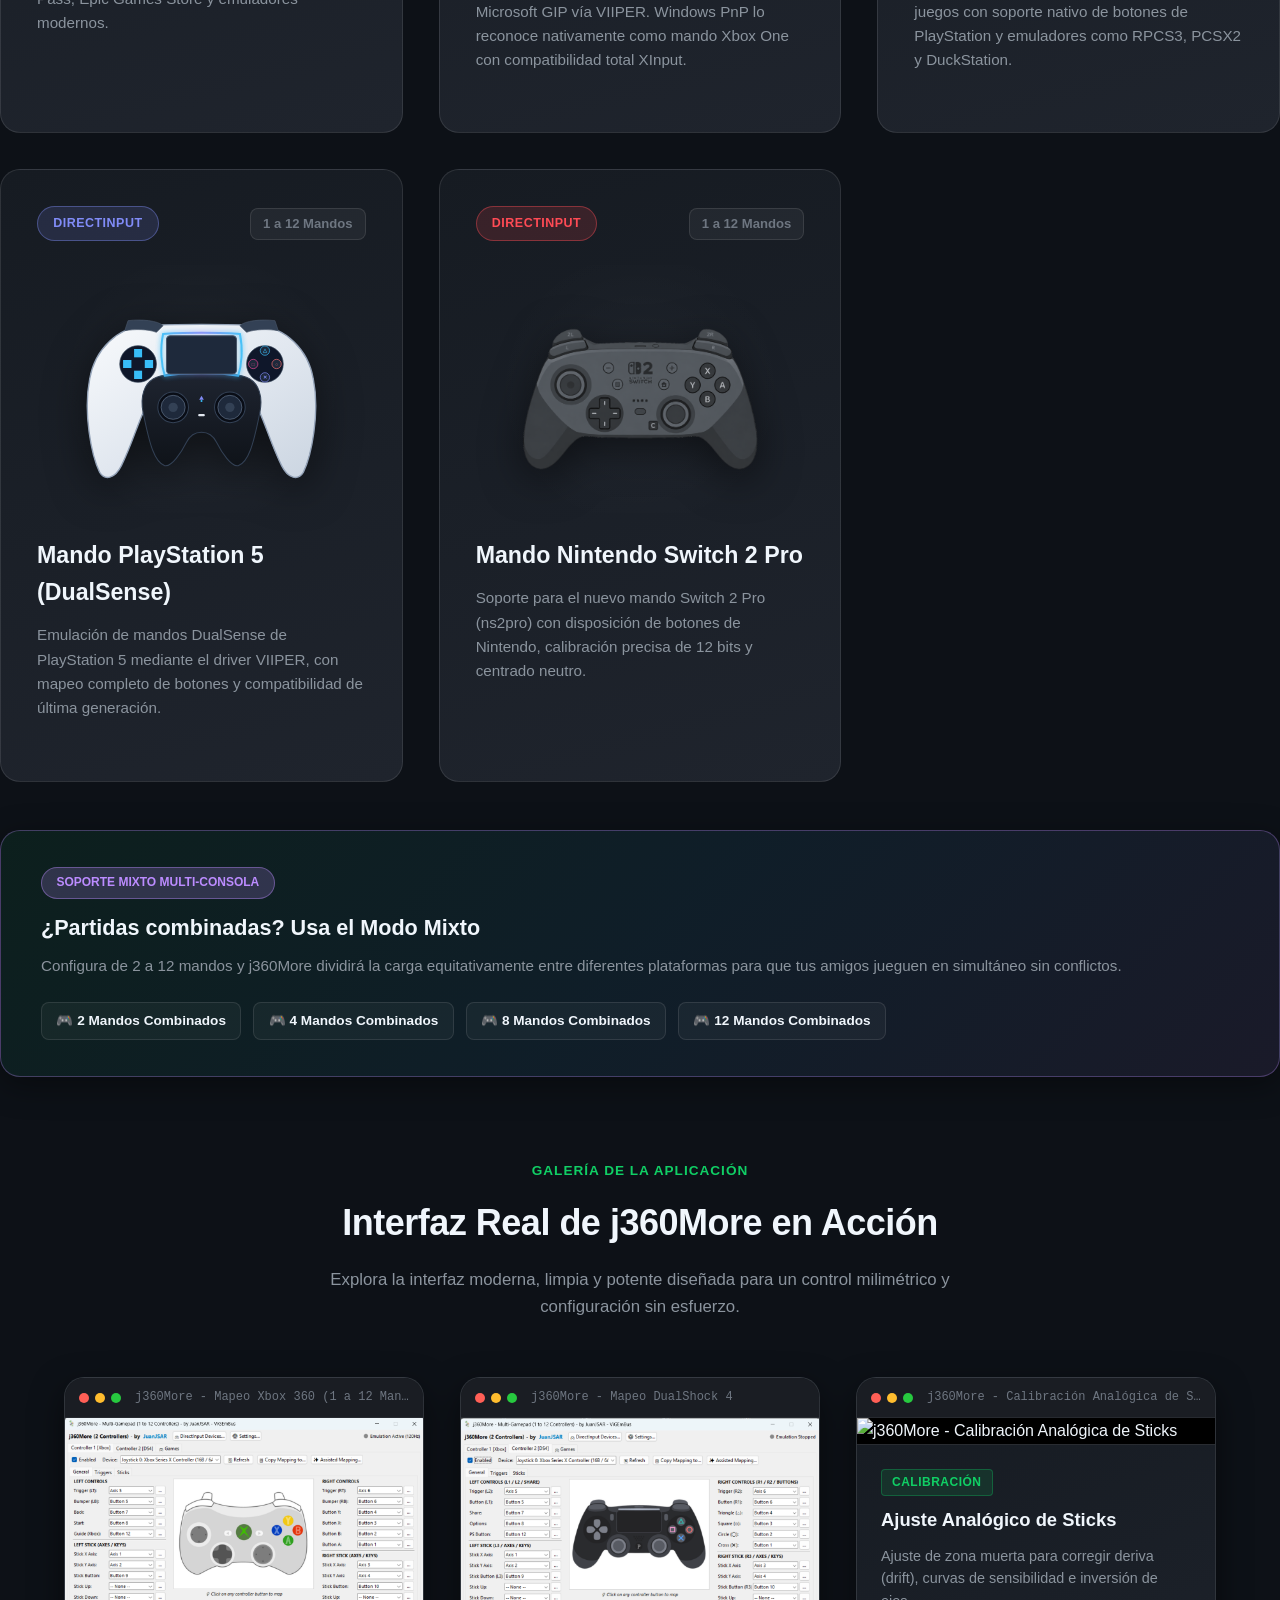
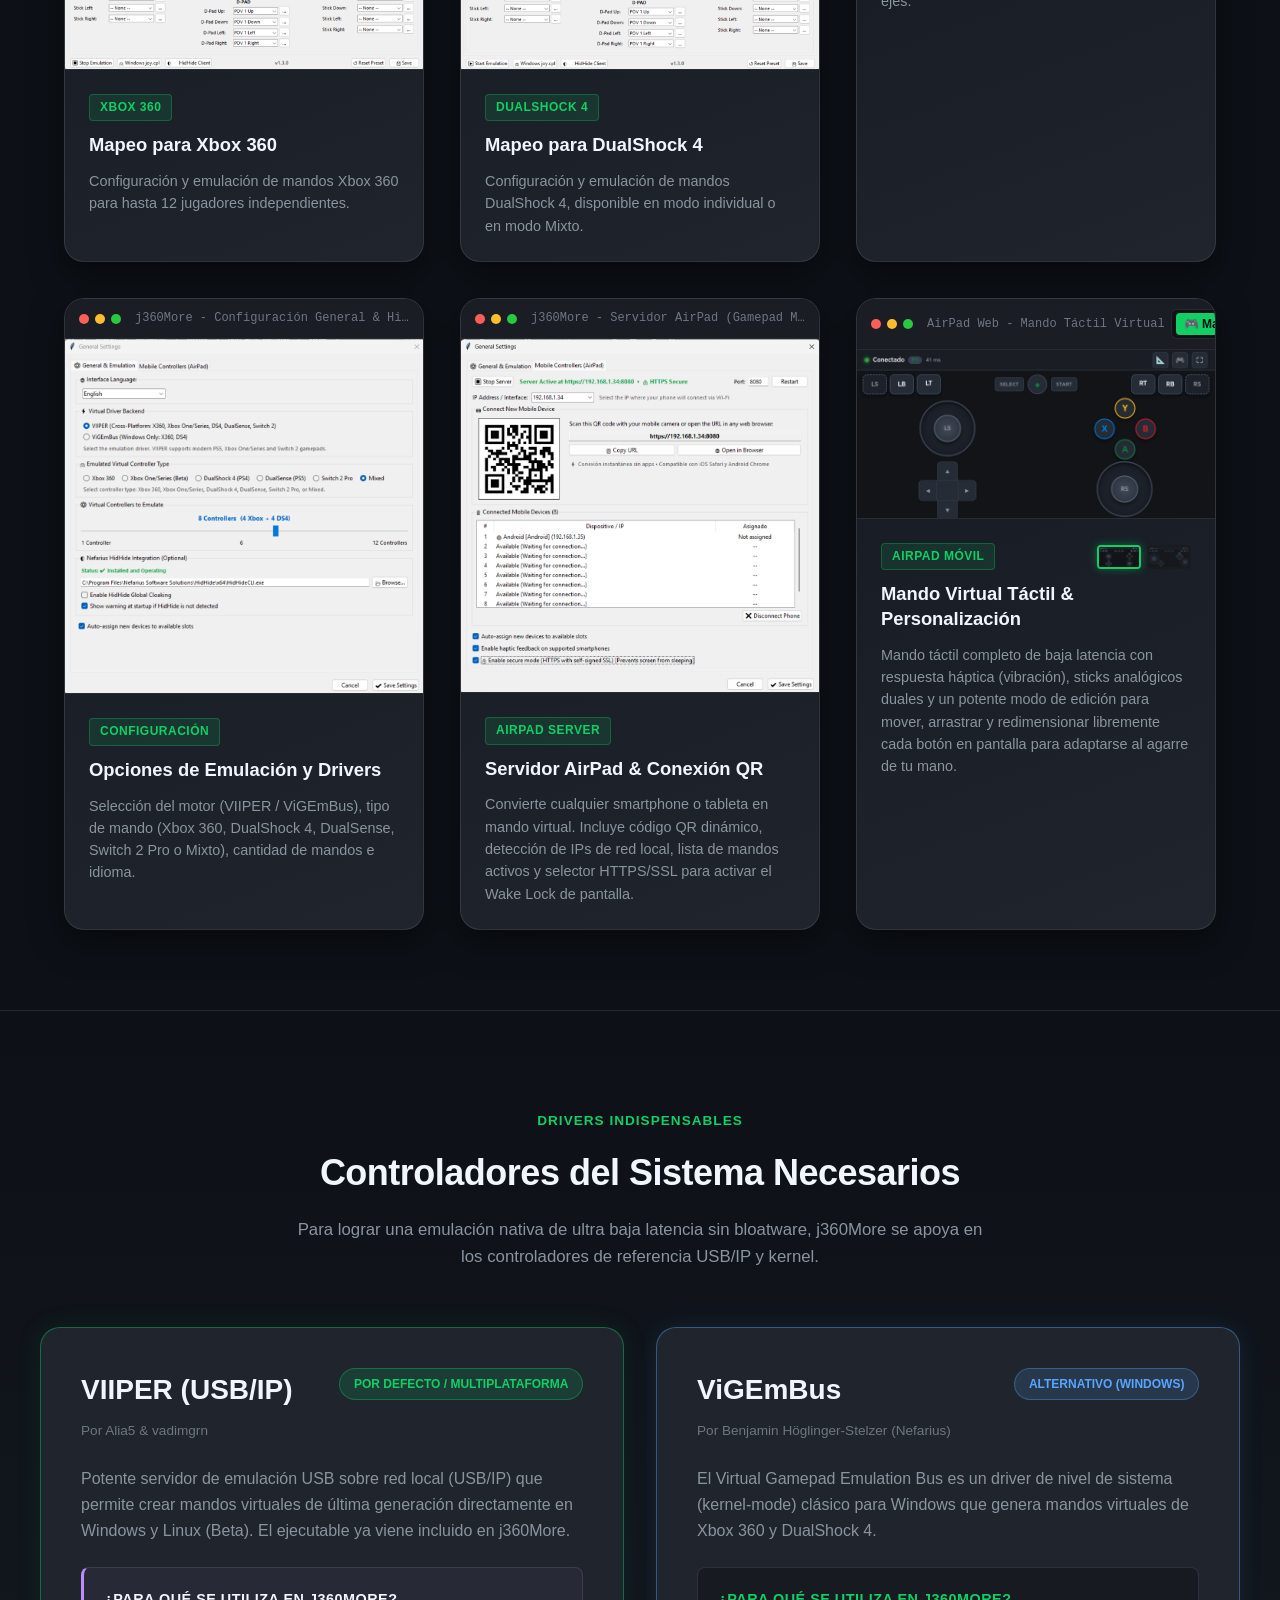
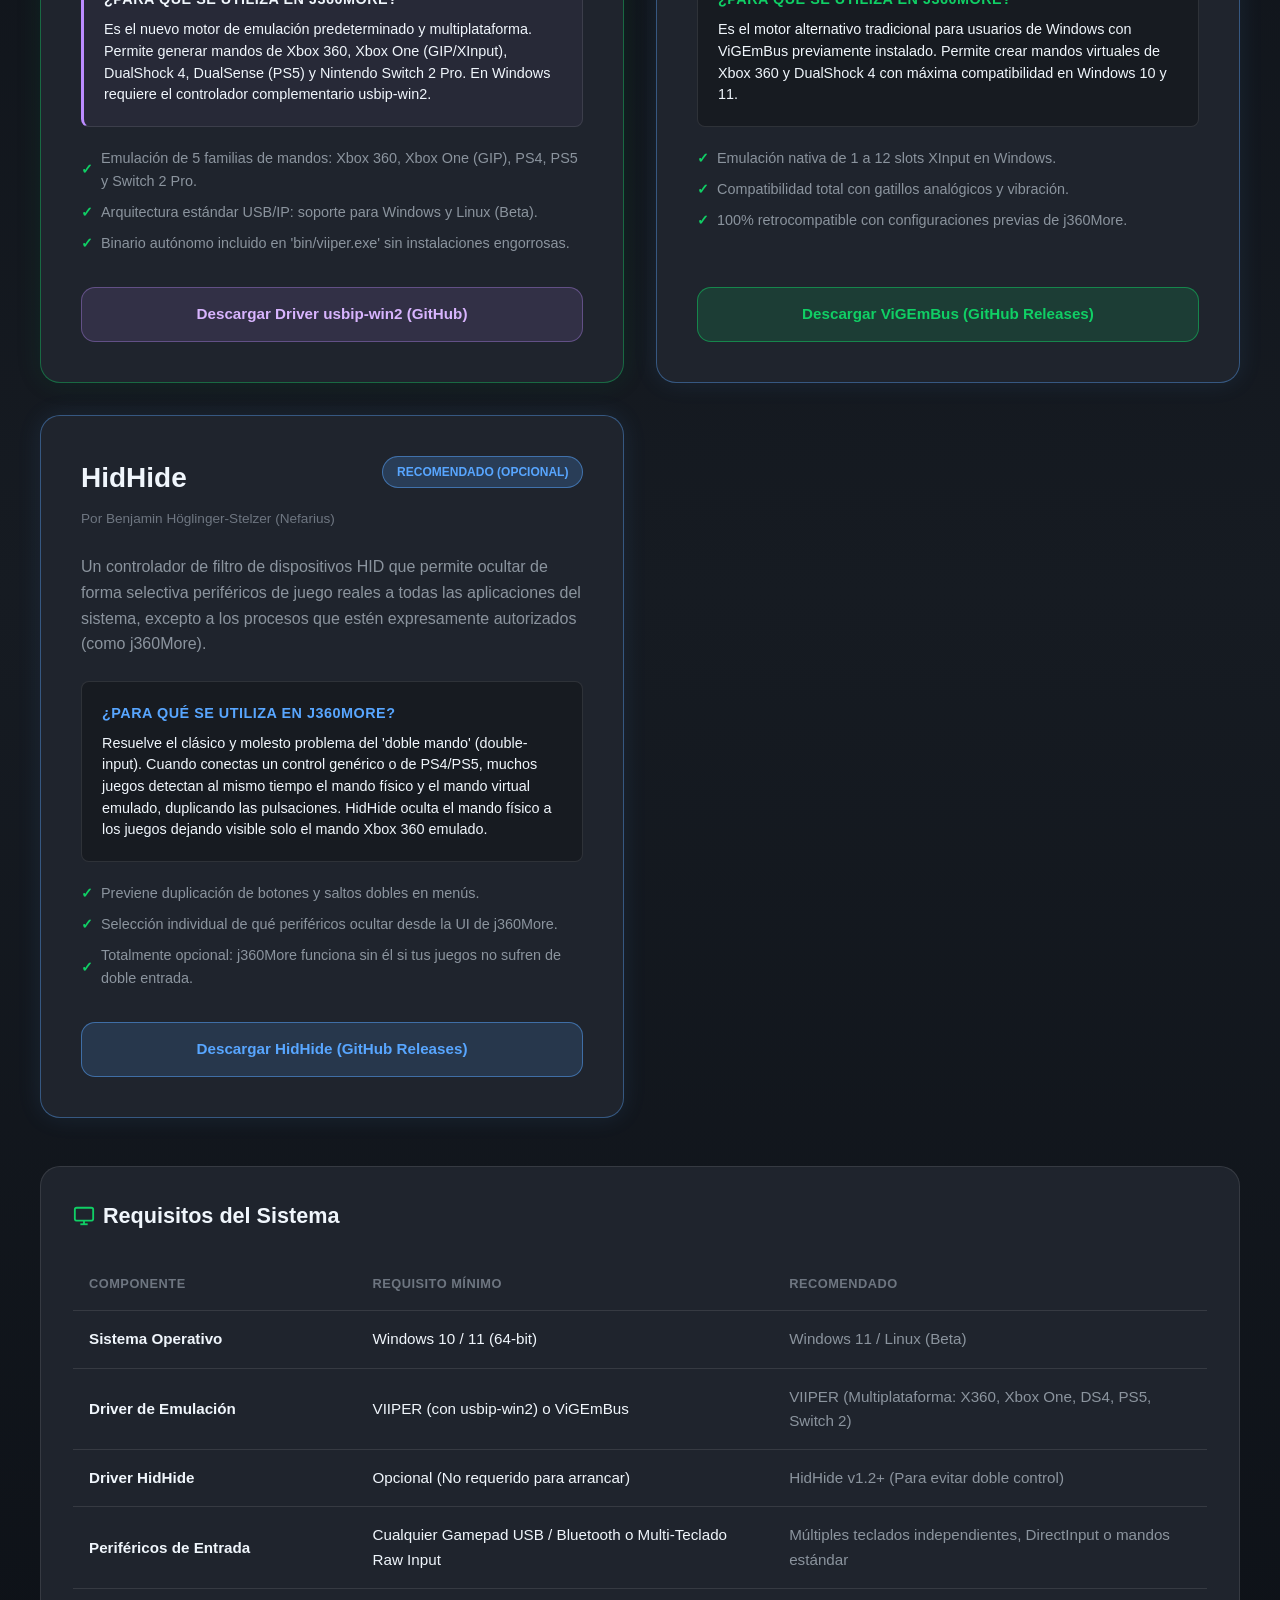
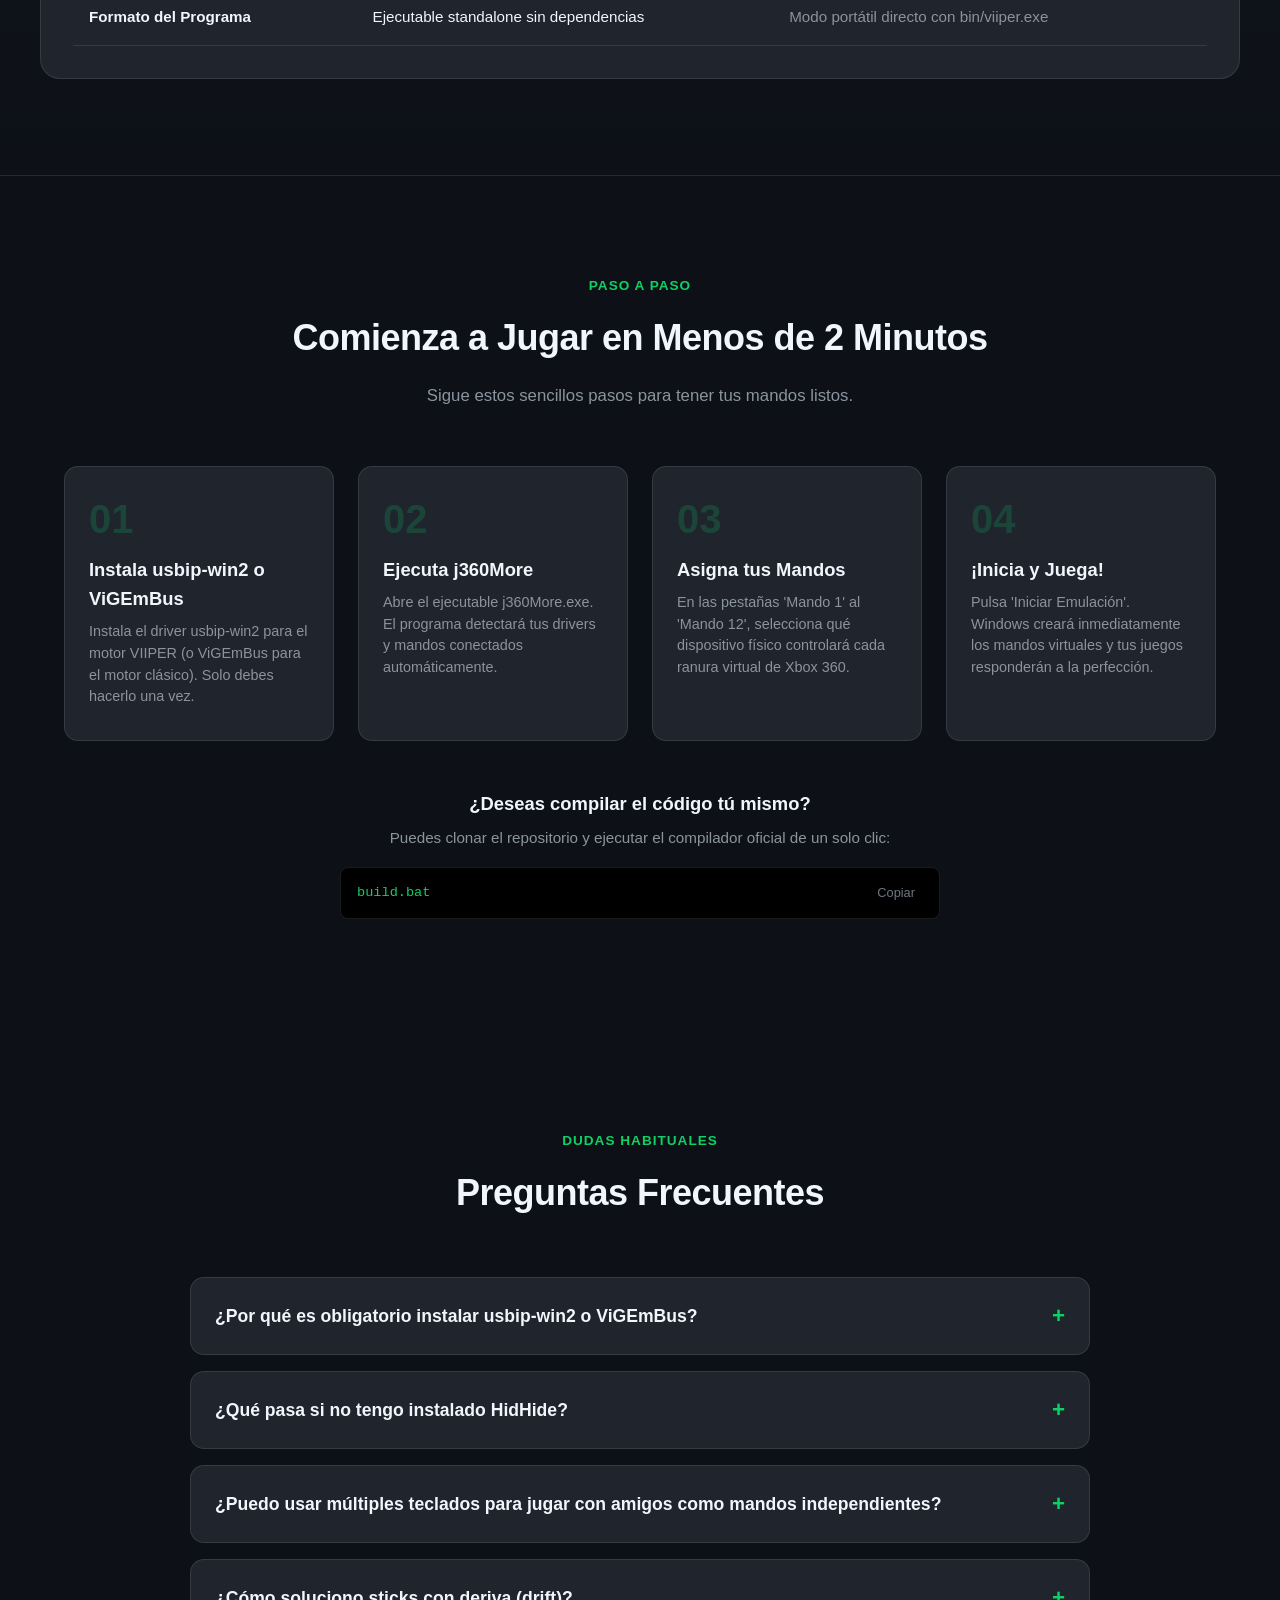
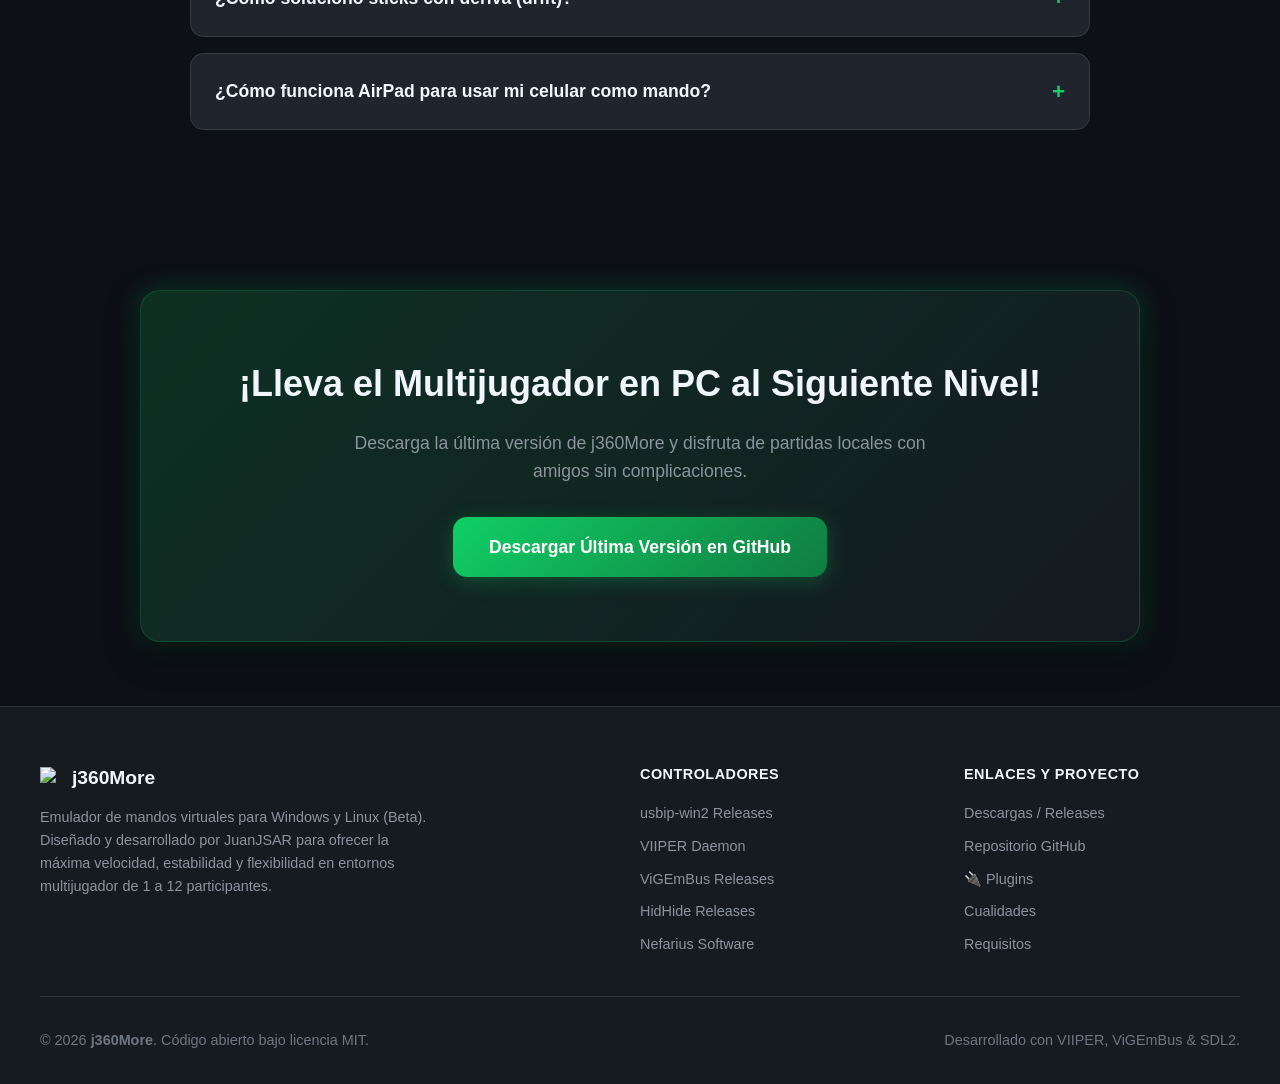
==== commit 5c0cde36: "docs: add comprehensive plugin guide, dedicated web portal with sidebar search, IDE code cards and r" ====
--- a/docs/index.html
+++ b/docs/index.html
@@ -93,6 +93,7 @@
         <li><a href="#requisitos" data-i18n="nav_requirements">Requisitos</a></li>
         <li><a href="#inicio-rapido" data-i18n="nav_quickstart">Guía Rápida</a></li>
         <li><a href="#faq" data-i18n="nav_faq">Preguntas</a></li>
+        <li><a href="plugins.html" class="nav-plugin-link" data-i18n="nav_plugins">🔌 Plugins</a></li>
         
         <!-- Language Switcher -->
         <li class="lang-switch-wrapper">
@@ -958,6 +959,7 @@
         <ul>
           <li><a href="https://github.com/JuanJSAR93/j360More-Xbox_360_Controller_Emulator/releases" target="_blank" rel="noopener" data-i18n="footer_releases">Descargas / Releases</a></li>
           <li><a href="https://github.com/JuanJSAR93/j360More-Xbox_360_Controller_Emulator.git" target="_blank" rel="noopener">Repositorio GitHub</a></li>
+          <li><a href="plugins.html" data-i18n="nav_plugins">🔌 Guía de Plugins</a></li>
           <li><a href="#cualidades" data-i18n="nav_features">Cualidades</a></li>
           <li><a href="#requisitos" data-i18n="nav_requirements">Requisitos</a></li>
         </ul>
--- a/docs/styles.css
+++ b/docs/styles.css
@@ -2006,3 +2006,442 @@
   color: var(--text-primary);
 }
 
+/* ==========================================================================
+   Documentation Portal Layout & Sidebar (docs/plugins.html)
+   ========================================================================== */
+
+.docs-wrapper {
+  max-width: 1400px;
+  margin: 0 auto;
+  padding: 2rem 1.5rem 5rem;
+  display: grid;
+  grid-template-columns: 290px 1fr;
+  gap: 2.5rem;
+  align-items: flex-start;
+}
+
+/* Sidebar Container */
+.docs-sidebar {
+  position: sticky;
+  top: 90px;
+  max-height: calc(100vh - 110px);
+  overflow-y: auto;
+  background: var(--bg-card);
+  border: 1px solid var(--border-color);
+  border-radius: var(--radius-md);
+  padding: 1.25rem;
+  display: flex;
+  flex-direction: column;
+  gap: 1.25rem;
+  box-shadow: 0 8px 24px rgba(0, 0, 0, 0.35);
+  scrollbar-width: thin;
+  scrollbar-color: rgba(255, 255, 255, 0.15) transparent;
+}
+
+.docs-sidebar::-webkit-scrollbar {
+  width: 6px;
+}
+.docs-sidebar::-webkit-scrollbar-thumb {
+  background: rgba(255, 255, 255, 0.15);
+  border-radius: 4px;
+}
+
+/* Search Box in Sidebar */
+.sidebar-search-box {
+  position: relative;
+  width: 100%;
+}
+
+.sidebar-search-box input {
+  width: 100%;
+  background: rgba(0, 0, 0, 0.35);
+  border: 1px solid var(--border-color);
+  border-radius: var(--radius-sm);
+  padding: 0.65rem 0.85rem 0.65rem 2.25rem;
+  color: var(--text-primary);
+  font-size: 0.85rem;
+  outline: none;
+  transition: all 0.2s ease;
+}
+
+.sidebar-search-box input:focus {
+  border-color: var(--xbox-neon);
+  box-shadow: 0 0 10px var(--xbox-glow);
+  background: rgba(0, 0, 0, 0.55);
+}
+
+.sidebar-search-box .search-icon {
+  position: absolute;
+  left: 0.75rem;
+  top: 50%;
+  transform: translateY(-50%);
+  font-size: 0.9rem;
+  opacity: 0.6;
+  pointer-events: none;
+}
+
+/* Nav Groups in Sidebar */
+.doc-nav-group {
+  display: flex;
+  flex-direction: column;
+  gap: 0.35rem;
+}
+
+.doc-group-title {
+  font-size: 0.78rem;
+  font-weight: 700;
+  text-transform: uppercase;
+  letter-spacing: 0.5px;
+  color: var(--text-muted);
+  padding: 0.25rem 0.5rem;
+  display: flex;
+  align-items: center;
+  gap: 0.4rem;
+}
+
+.doc-nav-list {
+  list-style: none;
+  display: flex;
+  flex-direction: column;
+  gap: 0.2rem;
+  margin: 0;
+  padding: 0;
+}
+
+.doc-nav-link {
+  display: flex;
+  align-items: center;
+  justify-content: space-between;
+  padding: 0.45rem 0.65rem;
+  font-size: 0.85rem;
+  color: var(--text-secondary);
+  border-radius: var(--radius-sm);
+  text-decoration: none;
+  transition: all 0.2s ease;
+  border-left: 2px solid transparent;
+}
+
+.doc-nav-link:hover {
+  color: var(--text-primary);
+  background: rgba(255, 255, 255, 0.05);
+}
+
+.doc-nav-link.active {
+  color: var(--xbox-neon);
+  background: rgba(16, 207, 101, 0.1);
+  border-left-color: var(--xbox-neon);
+  font-weight: 600;
+}
+
+.doc-nav-link .nav-tag {
+  font-size: 0.7rem;
+  padding: 0.1rem 0.4rem;
+  border-radius: 4px;
+  background: rgba(255, 255, 255, 0.08);
+  color: var(--text-muted);
+}
+
+.doc-nav-link.active .nav-tag {
+  background: rgba(16, 207, 101, 0.2);
+  color: var(--xbox-neon);
+}
+
+.search-no-results {
+  font-size: 0.82rem;
+  color: var(--text-muted);
+  text-align: center;
+  padding: 1rem 0.5rem;
+  display: none;
+}
+
+/* ==========================================================================
+   Documentation Main Content Area
+   ========================================================================== */
+
+.docs-content {
+  display: flex;
+  flex-direction: column;
+  gap: 3rem;
+  min-width: 0;
+}
+
+.doc-section {
+  scroll-margin-top: 100px;
+  background: var(--bg-card);
+  border: 1px solid var(--border-color);
+  border-radius: var(--radius-lg);
+  padding: 2.25rem 2.5rem;
+  display: flex;
+  flex-direction: column;
+  gap: 1.5rem;
+  box-shadow: 0 4px 20px rgba(0, 0, 0, 0.25);
+}
+
+.doc-section h2 {
+  font-size: 1.6rem;
+  font-weight: 800;
+  color: var(--text-primary);
+  display: flex;
+  align-items: center;
+  gap: 0.6rem;
+  border-bottom: 1px solid var(--border-color);
+  padding-bottom: 0.75rem;
+  margin-top: 0;
+}
+
+.doc-section h3 {
+  font-size: 1.25rem;
+  font-weight: 700;
+  color: var(--text-primary);
+  margin-top: 1.25rem;
+  margin-bottom: 0.25rem;
+}
+
+.doc-section p, .doc-section li {
+  font-size: 0.95rem;
+  line-height: 1.7;
+  color: var(--text-secondary);
+}
+
+.doc-section ul, .doc-section ol {
+  padding-left: 1.5rem;
+  display: flex;
+  flex-direction: column;
+  gap: 0.4rem;
+}
+
+.doc-section code:not(.code-content code) {
+  background: rgba(255, 255, 255, 0.08);
+  border: 1px solid rgba(255, 255, 255, 0.12);
+  padding: 0.15rem 0.4rem;
+  border-radius: 4px;
+  font-size: 0.85rem;
+  color: #38bdf8;
+  font-family: 'Consolas', monospace;
+}
+
+/* Callout Box */
+.doc-callout {
+  background: rgba(16, 207, 101, 0.08);
+  border-left: 4px solid var(--xbox-neon);
+  border-radius: var(--radius-sm);
+  padding: 1rem 1.25rem;
+  display: flex;
+  flex-direction: column;
+  gap: 0.35rem;
+}
+
+.doc-callout.warning {
+  background: rgba(245, 158, 11, 0.08);
+  border-left-color: #f59e0b;
+}
+
+.doc-callout-title {
+  font-weight: 700;
+  font-size: 0.95rem;
+  color: var(--text-primary);
+  display: flex;
+  align-items: center;
+  gap: 0.4rem;
+}
+
+/* Spec Table */
+.doc-table {
+  width: 100%;
+  border-collapse: collapse;
+  margin: 1rem 0;
+  font-size: 0.9rem;
+}
+
+.doc-table th, .doc-table td {
+  padding: 0.75rem 1rem;
+  text-align: left;
+  border-bottom: 1px solid var(--border-color);
+}
+
+.doc-table th {
+  background: rgba(255, 255, 255, 0.03);
+  color: var(--text-primary);
+  font-weight: 700;
+}
+
+.doc-table tr:hover td {
+  background: rgba(255, 255, 255, 0.02);
+}
+
+/* ==========================================================================
+   IDE Code Block Card with Header, Syntax Highlighting & Copy Button
+   ========================================================================== */
+
+.code-editor-card {
+  background: #0d1117;
+  border: 1px solid #30363d;
+  border-radius: var(--radius-md);
+  overflow: hidden;
+  margin: 1.25rem 0;
+  box-shadow: 0 8px 24px rgba(0, 0, 0, 0.4);
+}
+
+.code-editor-header {
+  display: flex;
+  align-items: center;
+  justify-content: space-between;
+  background: #161b22;
+  border-bottom: 1px solid #30363d;
+  padding: 0.6rem 1rem;
+}
+
+.code-header-left {
+  display: flex;
+  align-items: center;
+  gap: 0.85rem;
+}
+
+.code-window-dots {
+  display: flex;
+  gap: 6px;
+}
+
+.code-dot {
+  width: 10px;
+  height: 10px;
+  border-radius: 50%;
+  display: inline-block;
+}
+
+.code-dot.red { background: #ff5f56; }
+.code-dot.yellow { background: #ffbd2e; }
+.code-dot.green { background: #27c93f; }
+
+.code-file-title {
+  font-family: 'Consolas', 'Courier New', monospace;
+  font-size: 0.82rem;
+  font-weight: 600;
+  color: #c9d1d9;
+}
+
+.code-lang-tag {
+  background: rgba(255, 255, 255, 0.08);
+  border: 1px solid rgba(255, 255, 255, 0.12);
+  padding: 0.15rem 0.5rem;
+  border-radius: 4px;
+  font-size: 0.72rem;
+  font-weight: 700;
+  color: #8b949e;
+  text-transform: uppercase;
+  letter-spacing: 0.5px;
+}
+
+.code-copy-btn {
+  display: inline-flex;
+  align-items: center;
+  gap: 0.4rem;
+  background: #21262d;
+  border: 1px solid #30363d;
+  border-radius: 6px;
+  padding: 0.35rem 0.75rem;
+  color: #c9d1d9;
+  font-size: 0.78rem;
+  font-weight: 600;
+  cursor: pointer;
+  transition: all 0.2s ease;
+}
+
+.code-copy-btn:hover {
+  background: #30363d;
+  border-color: #8b949e;
+  color: #ffffff;
+}
+
+.code-copy-btn.copied {
+  color: var(--xbox-neon);
+  border-color: var(--xbox-neon);
+  background: rgba(16, 207, 101, 0.15);
+}
+
+.code-copy-btn svg {
+  width: 14px;
+  height: 14px;
+}
+
+.code-content {
+  margin: 0;
+  padding: 1.25rem 1.5rem;
+  background: #0d1117;
+  overflow-x: auto;
+  font-family: 'Consolas', 'Cascadia Code', 'Courier New', monospace;
+  font-size: 0.88rem;
+  line-height: 1.65;
+  color: #e6edf3;
+  tab-size: 4;
+}
+
+.code-content code {
+  font-family: inherit;
+  font-size: inherit;
+}
+
+/* Syntax Highlighting Tokens */
+.tok-kw   { color: #ff7b72; font-weight: 600; } /* Keywords: void, int, def, class, import */
+.tok-str  { color: #a5d6ff; }                   /* Strings: "Auto", 'GAS:' */
+.tok-num  { color: #79c0ff; }                   /* Numbers: 115200, 16, 0.03 */
+.tok-com  { color: #8b949e; font-style: italic; } /* Comments: //, #, /* */
+.tok-fn   { color: #d2a8ff; }                   /* Functions: setup(), read(), flush() */
+.tok-type { color: #ffa657; font-weight: 600; } /* Types / Classes: PluginDevice, Serial */
+.tok-prop { color: #7ee787; }                   /* JSON Properties / Attributes */
+.tok-op   { color: #ff7b72; }                   /* Operators: =, +, ==, | */
+
+/* Mobile Floating Sidebar Toggle Button */
+.sidebar-mobile-toggle {
+  display: none;
+  position: fixed;
+  bottom: 1.5rem;
+  right: 1.5rem;
+  z-index: 99;
+  background: var(--xbox-neon);
+  color: #000;
+  border: none;
+  border-radius: 50px;
+  padding: 0.75rem 1.25rem;
+  font-weight: 700;
+  font-size: 0.9rem;
+  box-shadow: 0 4px 20px var(--xbox-glow);
+  cursor: pointer;
+  align-items: center;
+  gap: 0.5rem;
+}
+
+/* Responsive Doc Layout */
+@media (max-width: 960px) {
+  .docs-wrapper {
+    grid-template-columns: 1fr;
+    padding-top: 1.5rem;
+  }
+
+  .docs-sidebar {
+    position: fixed;
+    top: 0;
+    left: -320px;
+    width: 290px;
+    height: 100vh;
+    max-height: 100vh;
+    z-index: 1000;
+    border-radius: 0;
+    transition: left 0.3s ease;
+    background: #0d1117;
+  }
+
+  .docs-sidebar.open {
+    left: 0;
+    box-shadow: 0 0 40px rgba(0, 0, 0, 0.85);
+  }
+
+  .sidebar-mobile-toggle {
+    display: inline-flex;
+  }
+
+  .doc-section {
+    padding: 1.5rem 1.25rem;
+  }
+}
+
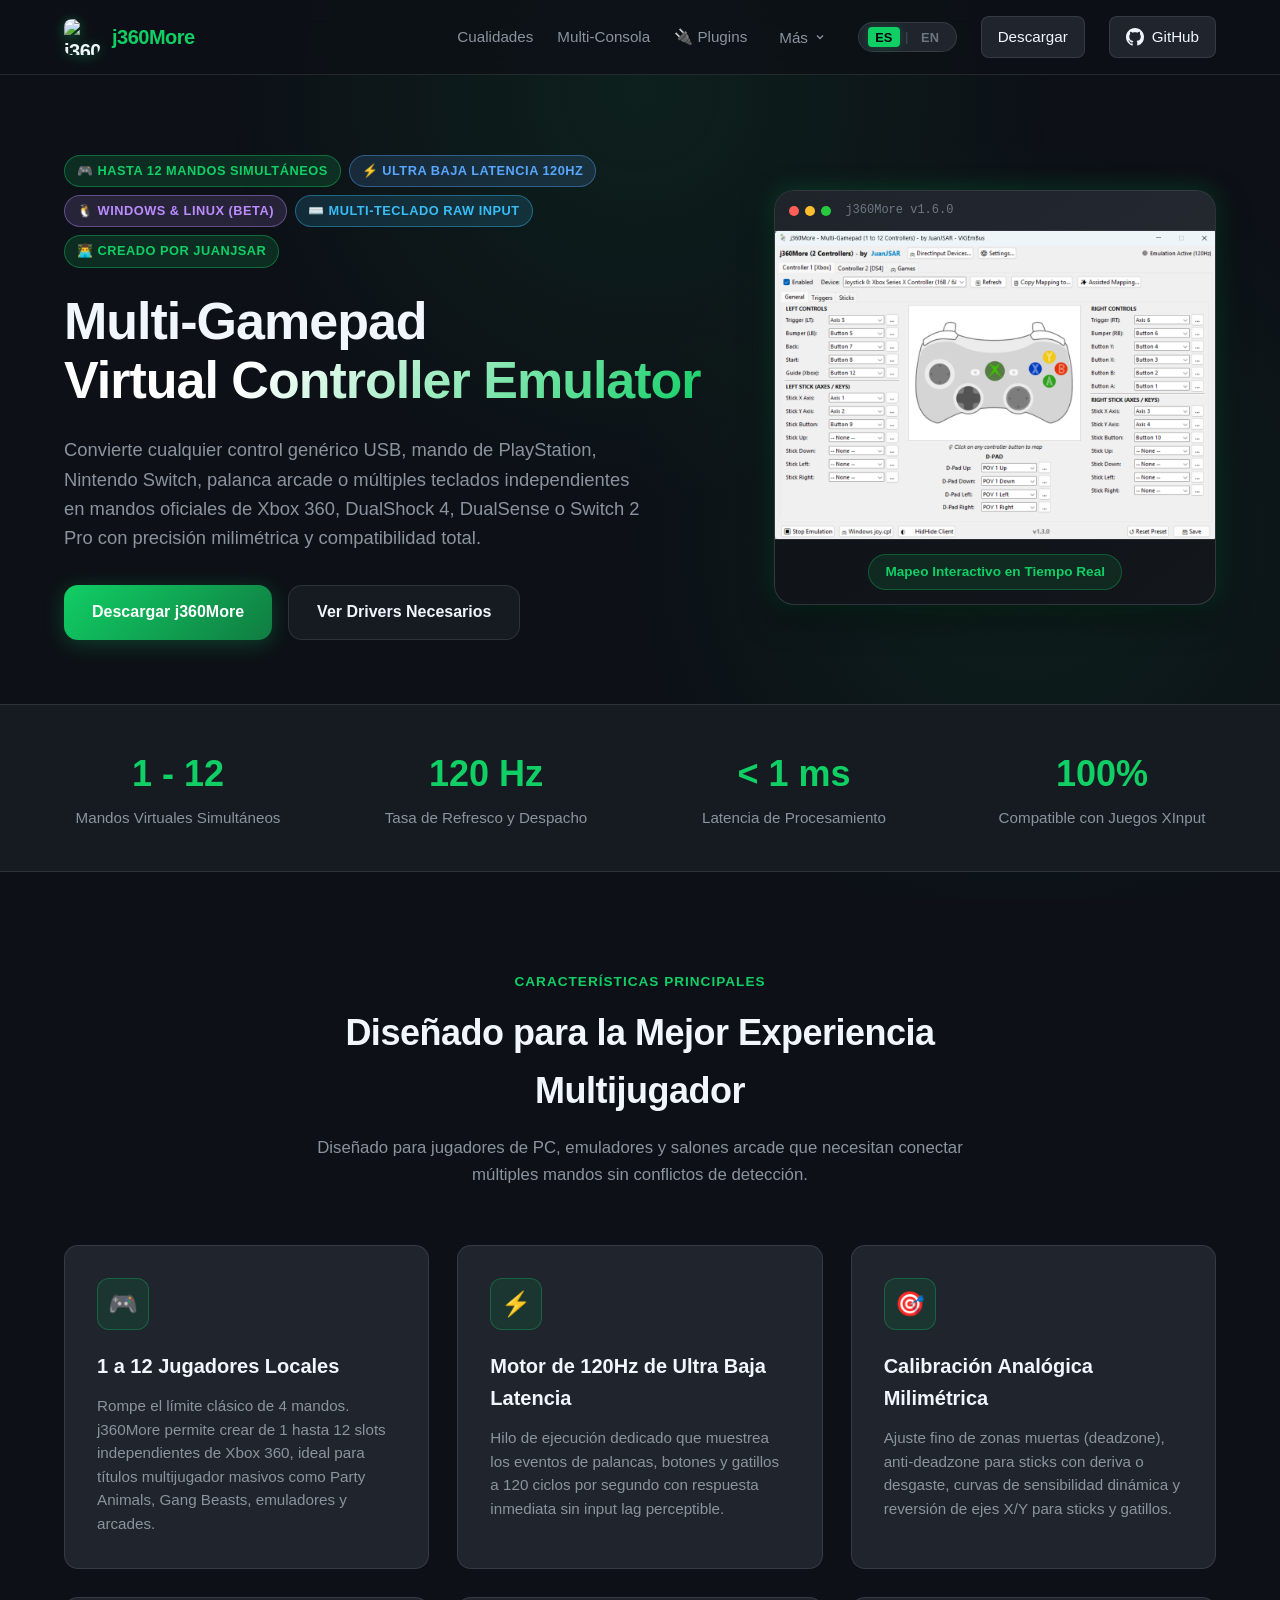
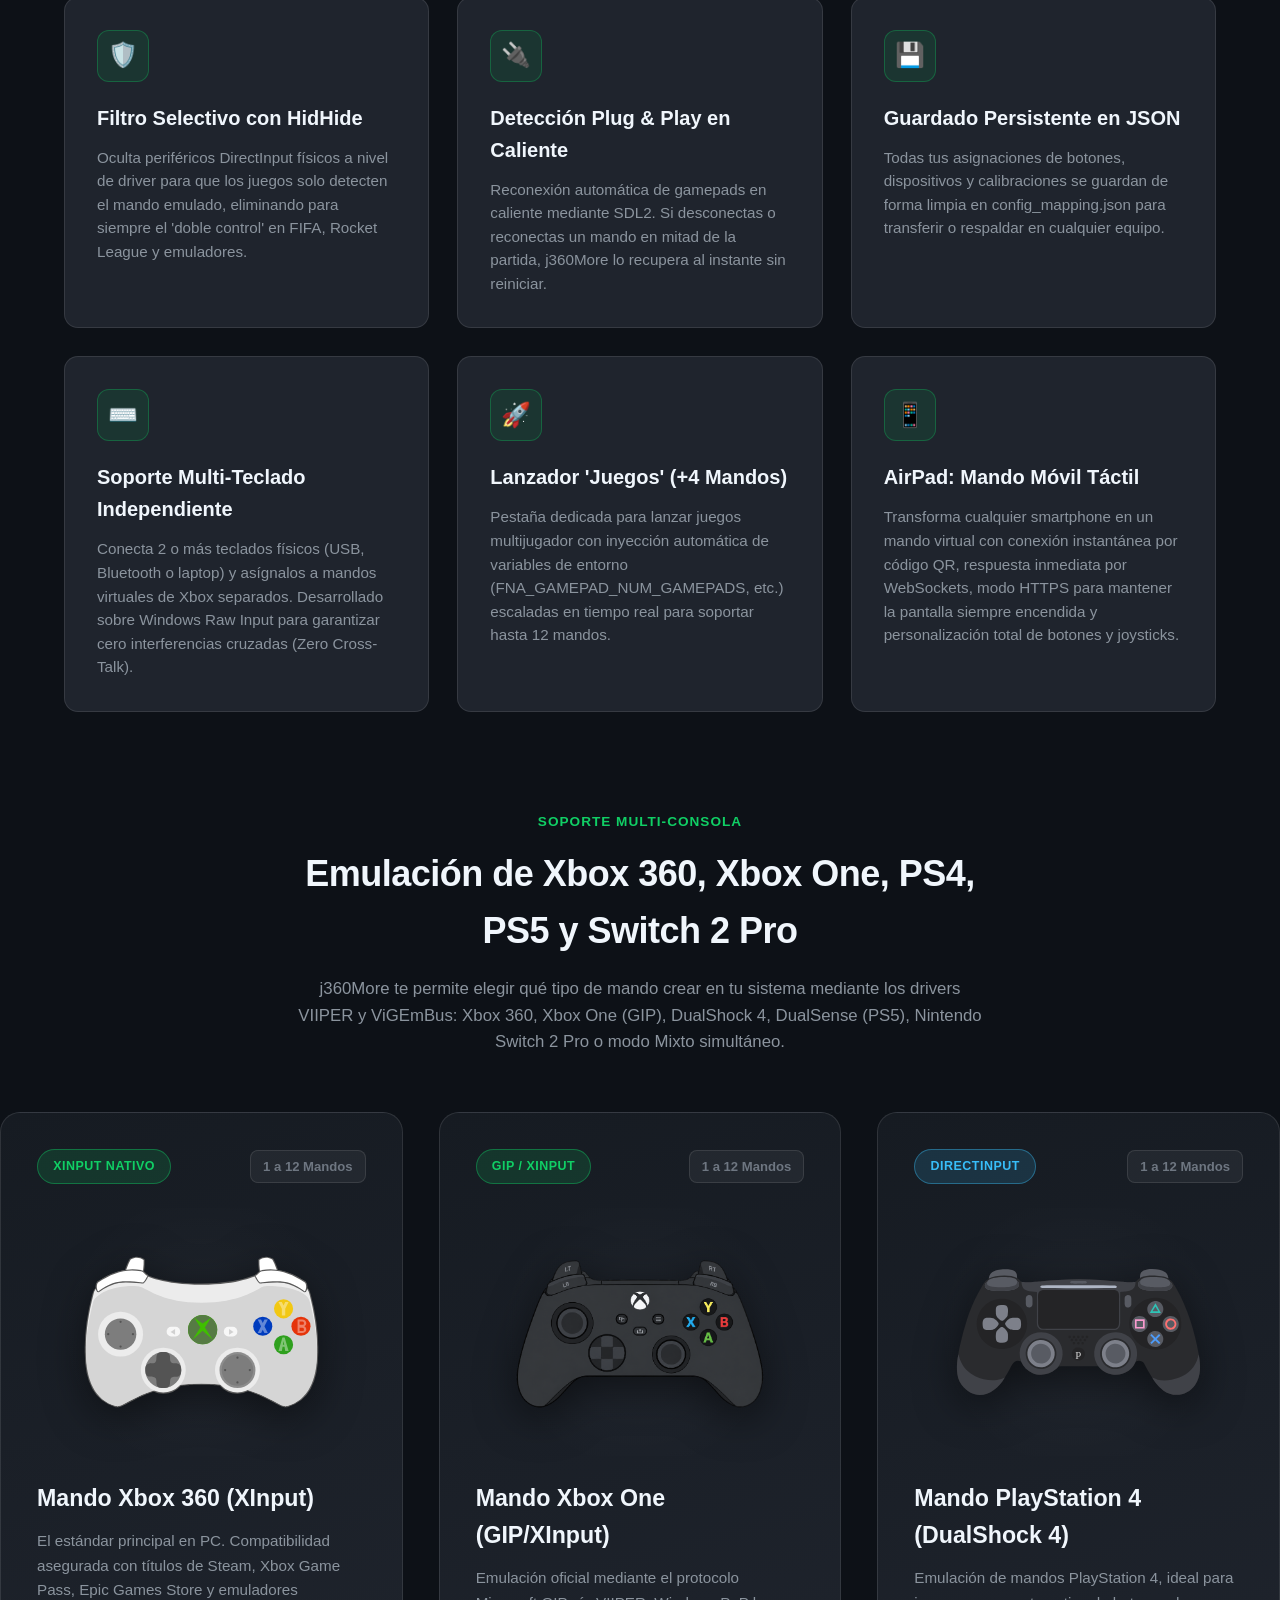
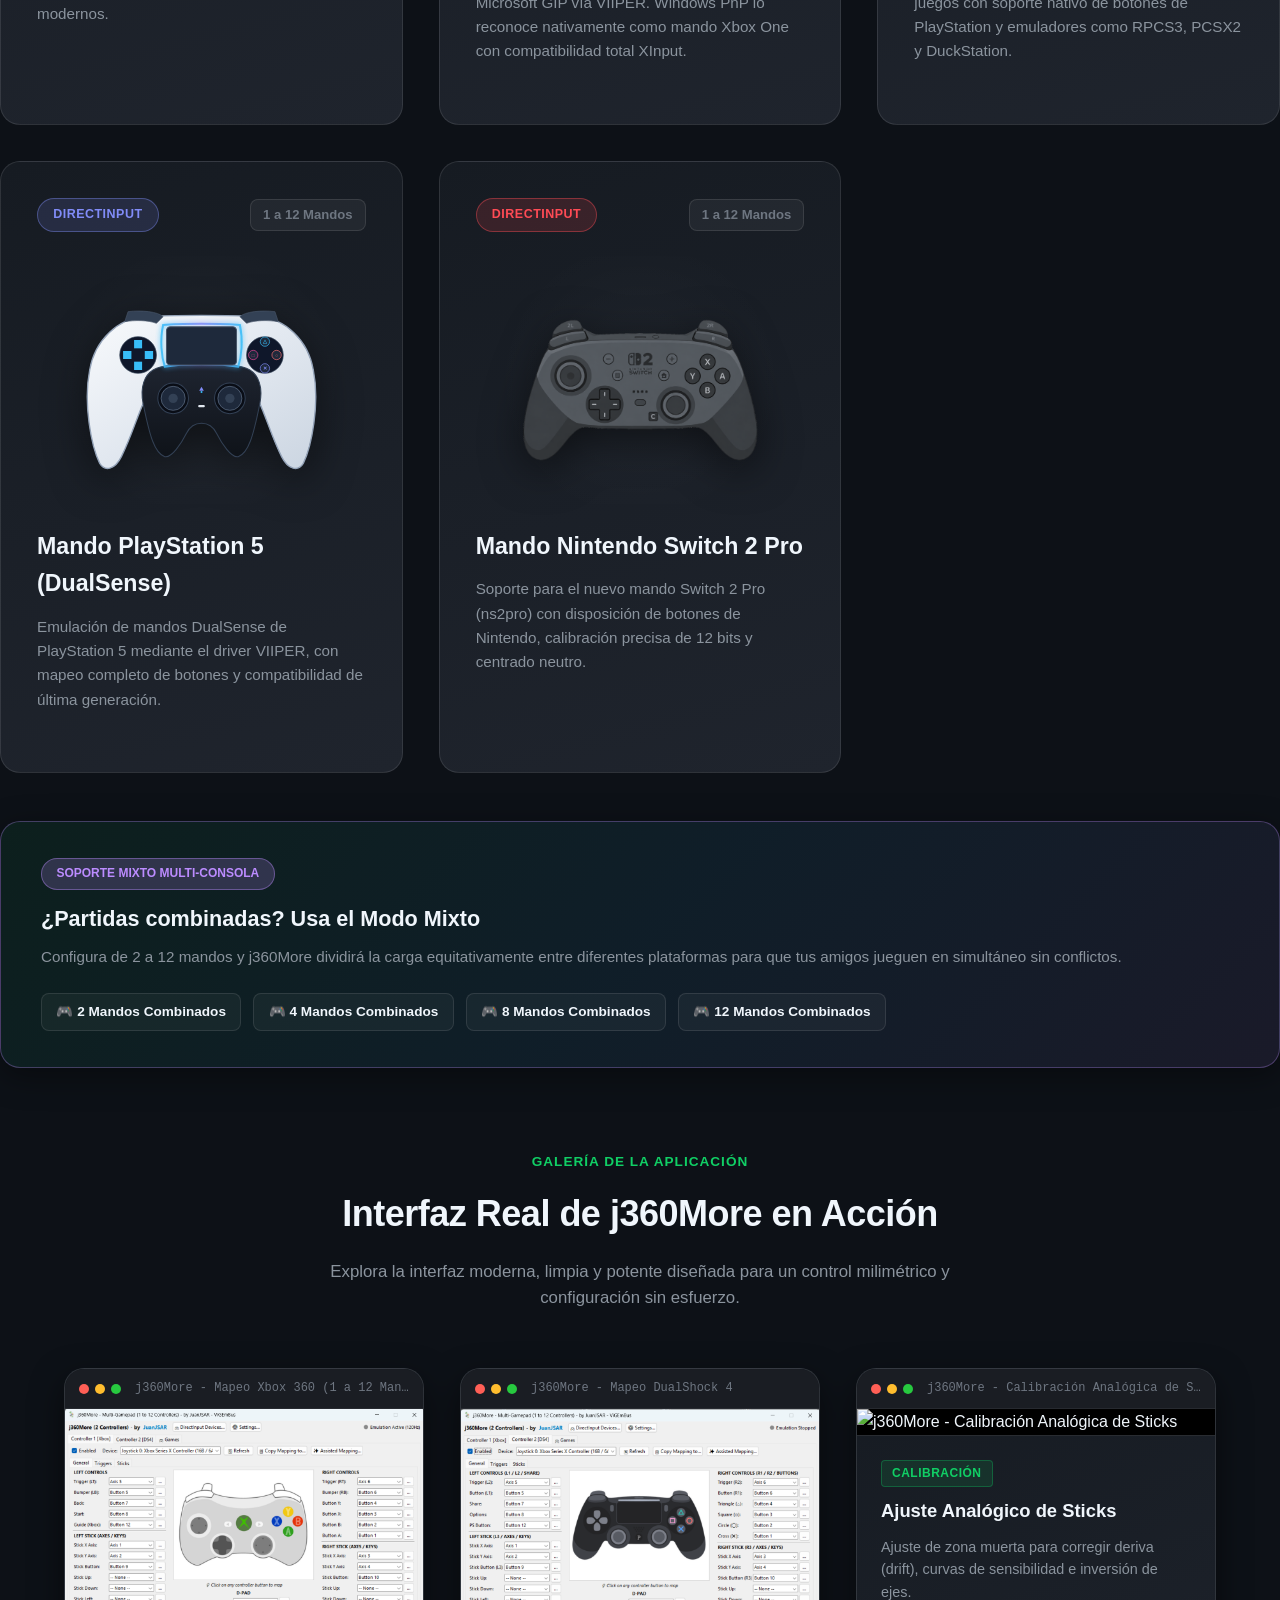
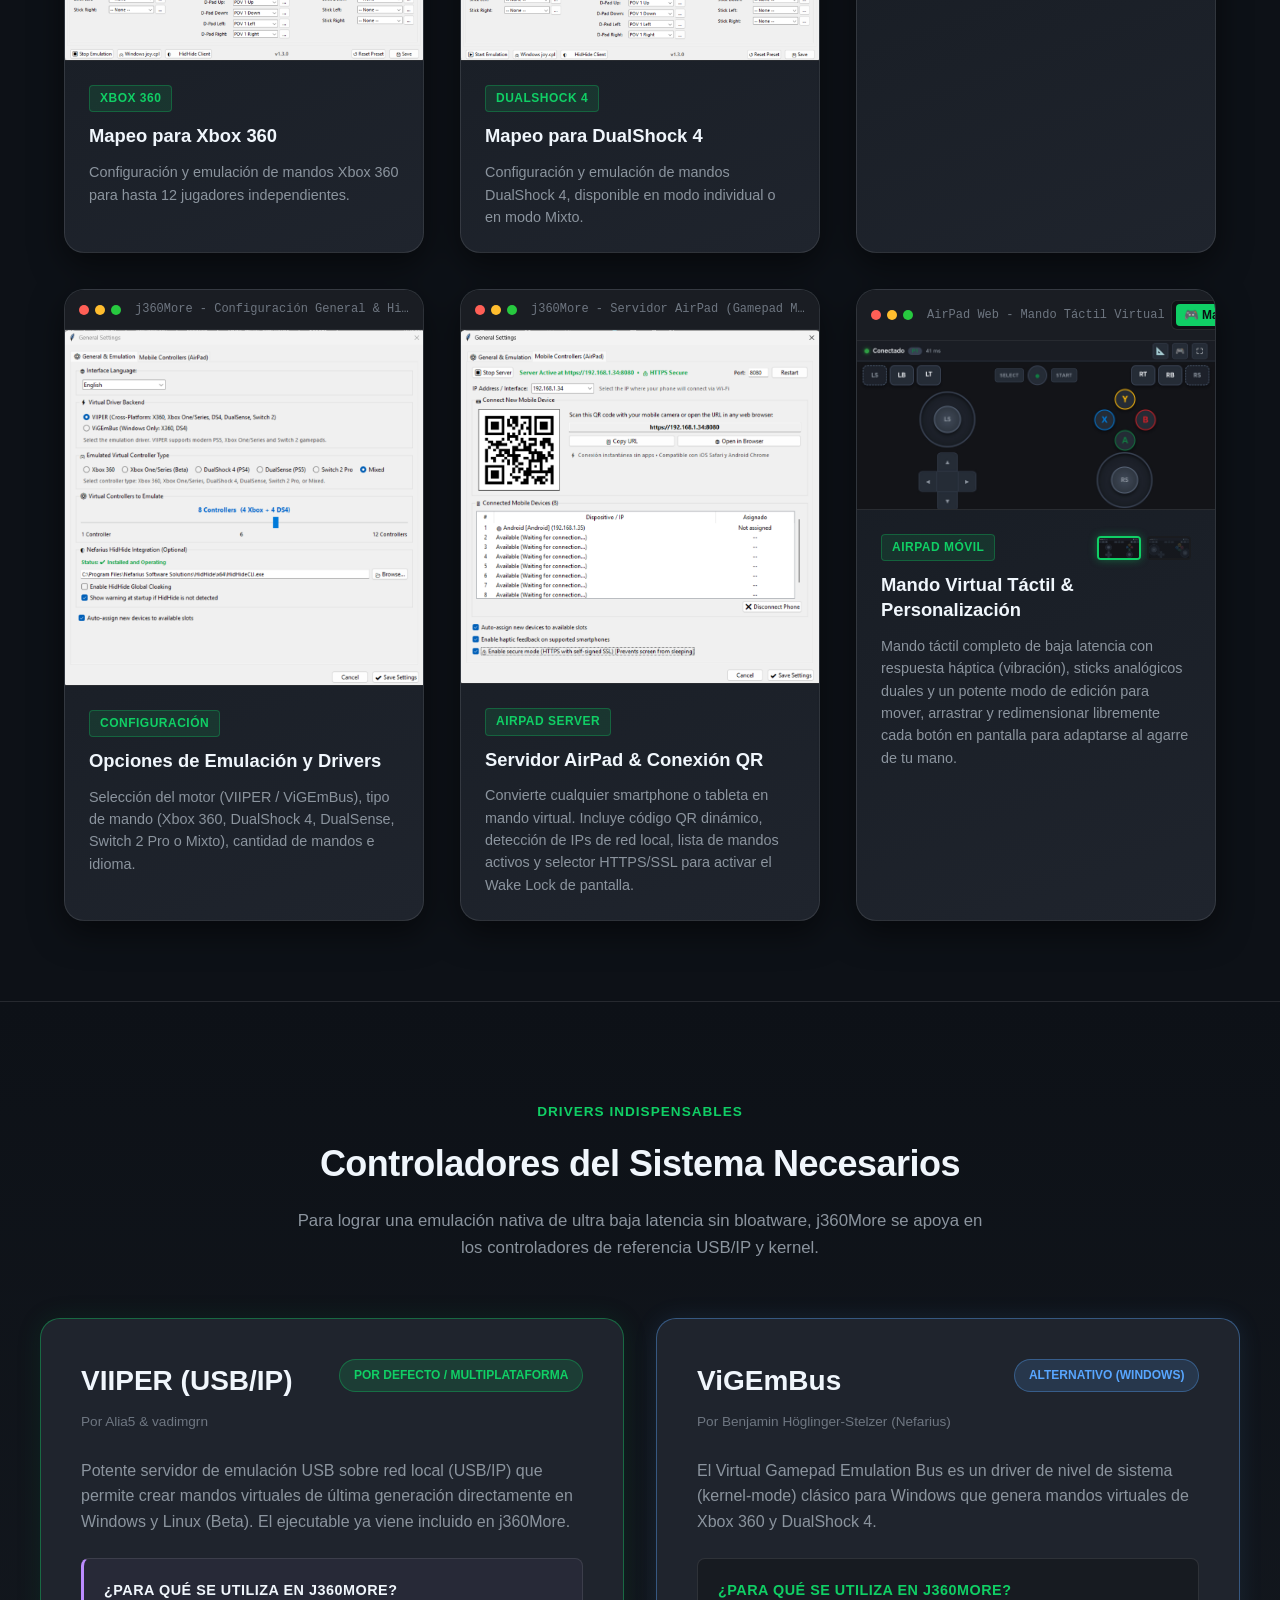
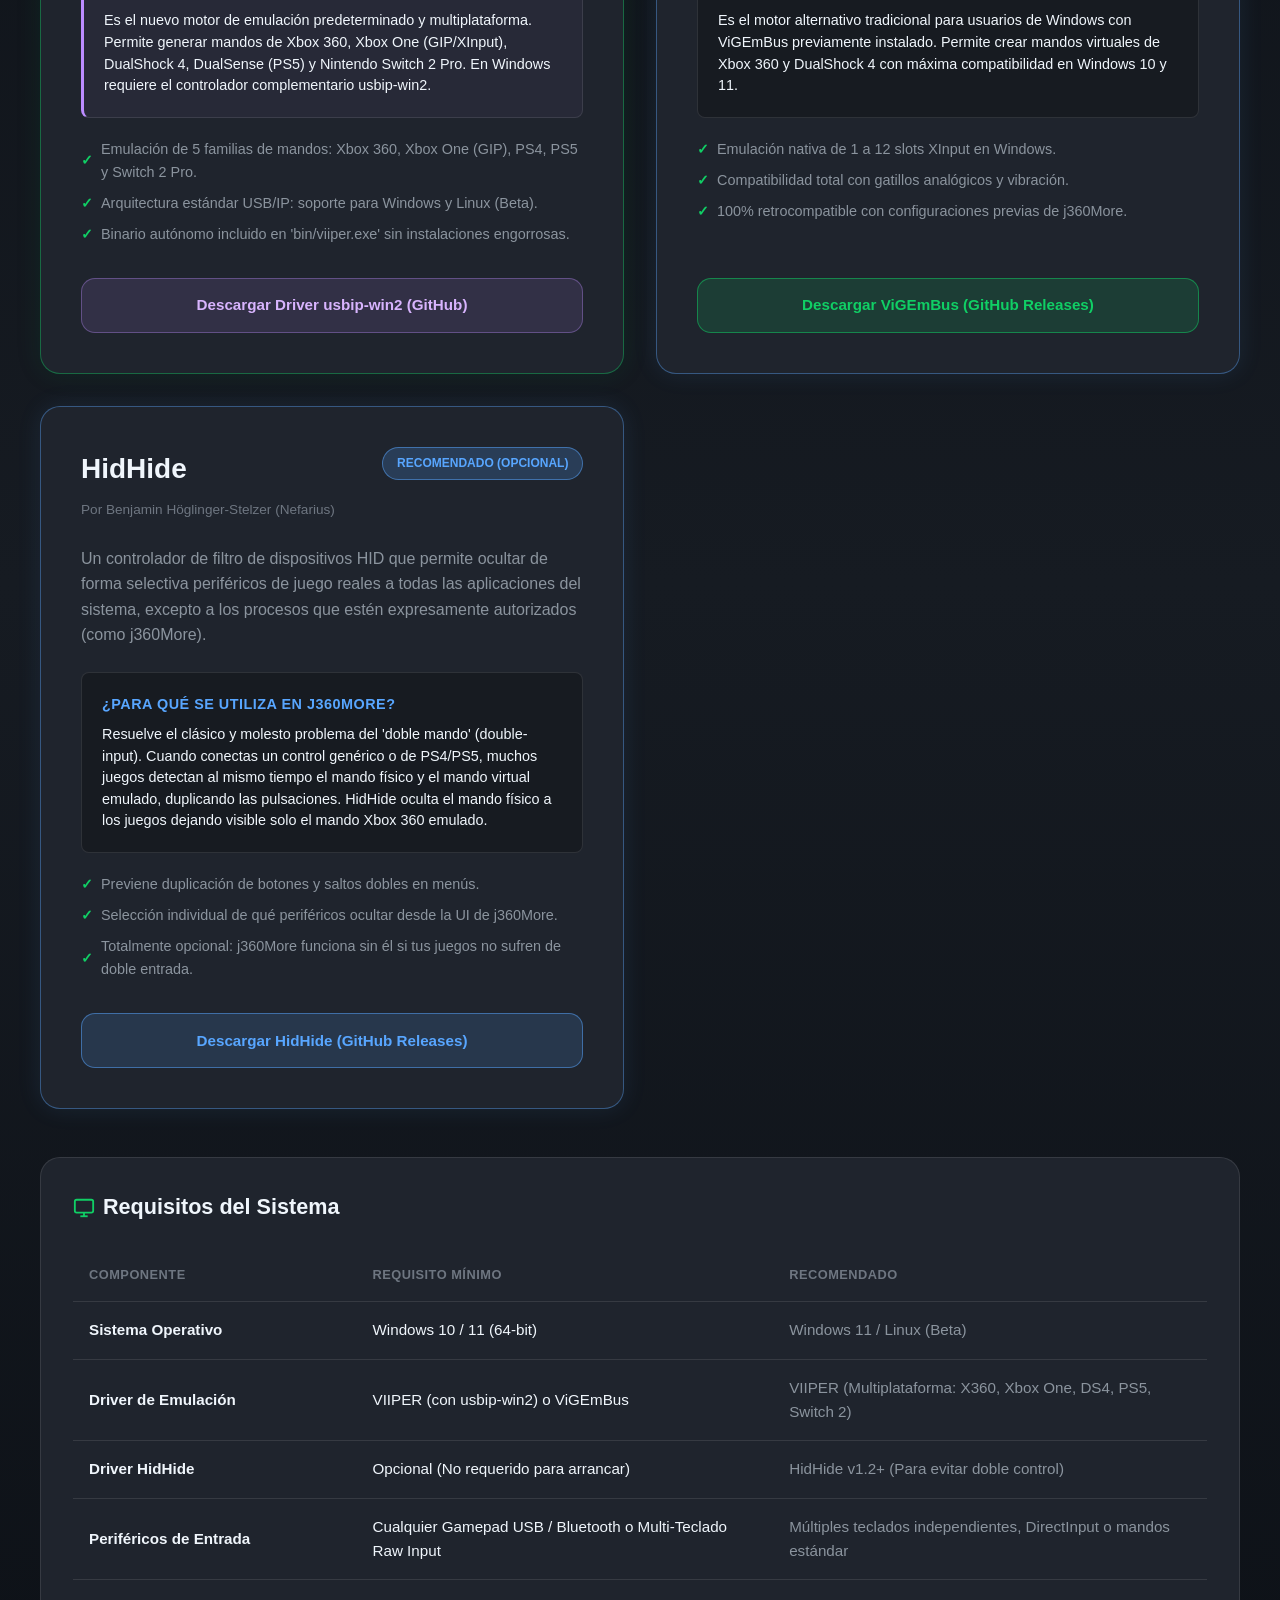
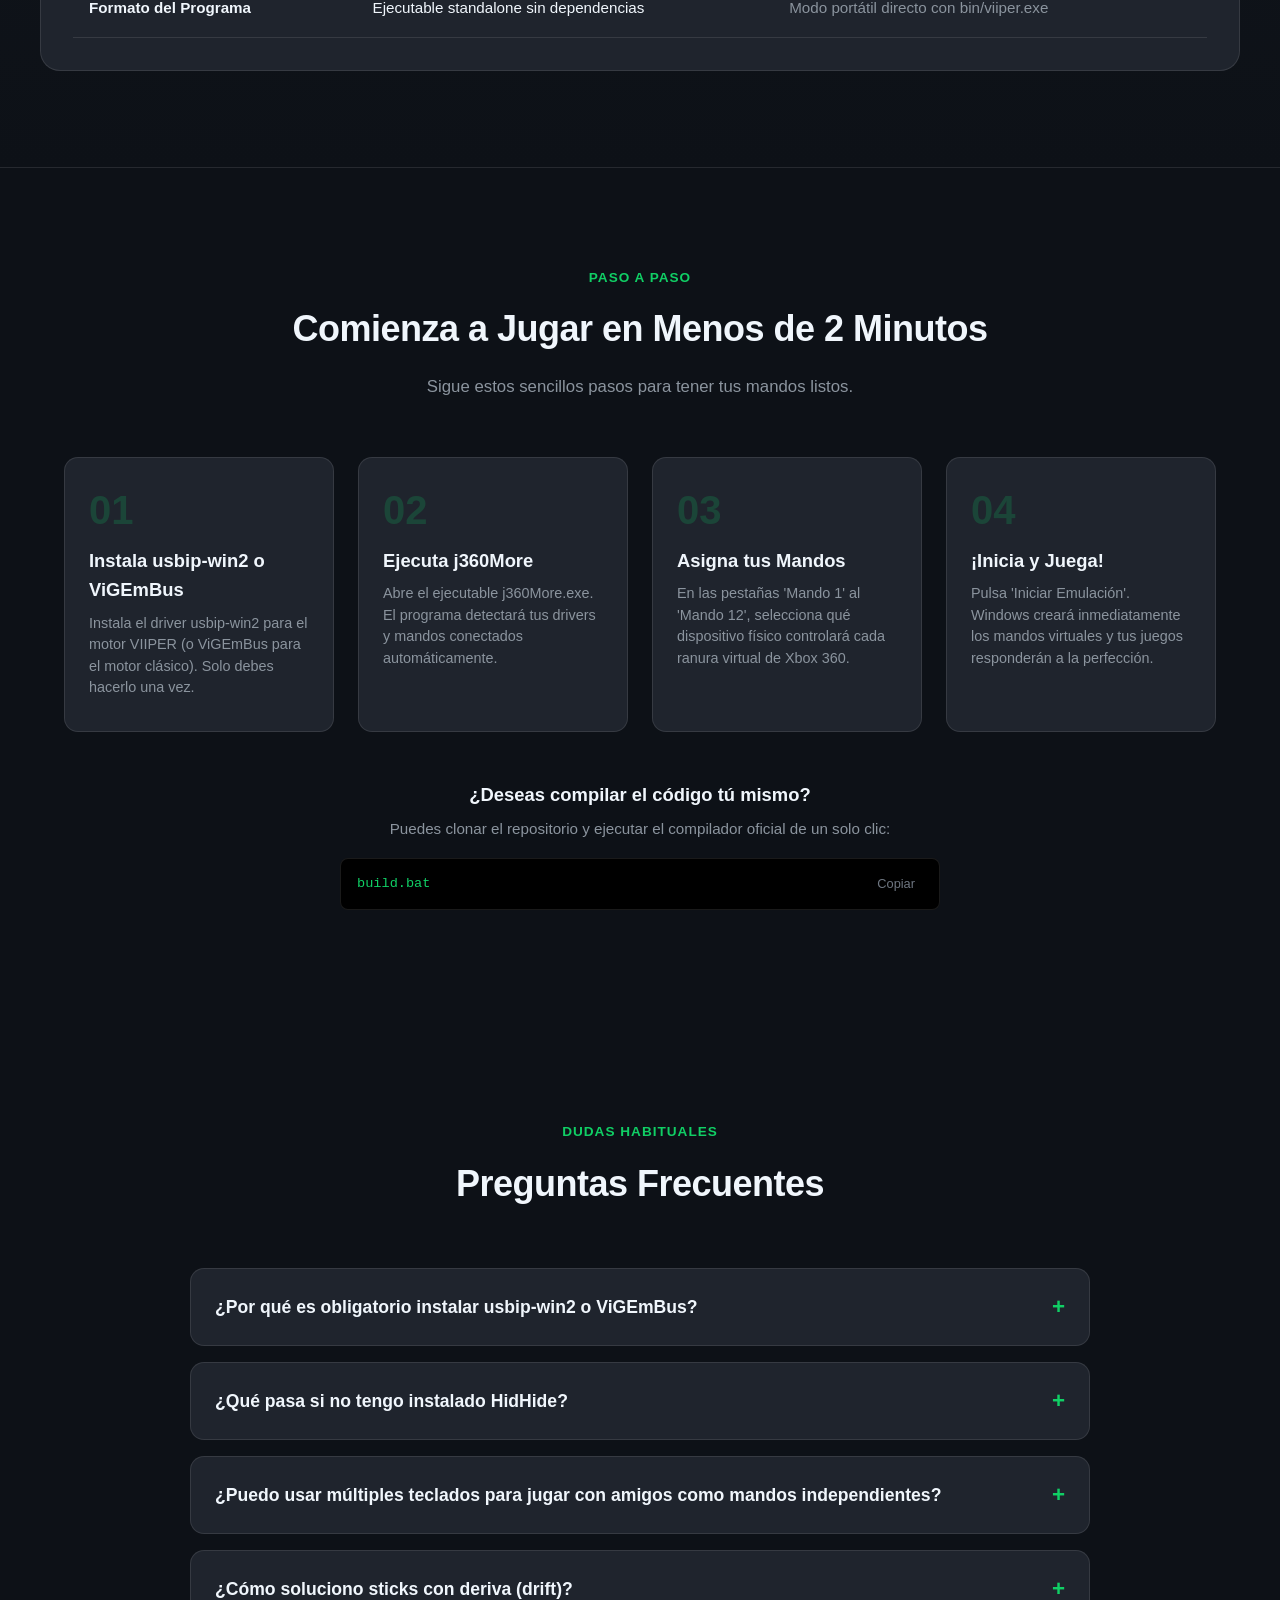
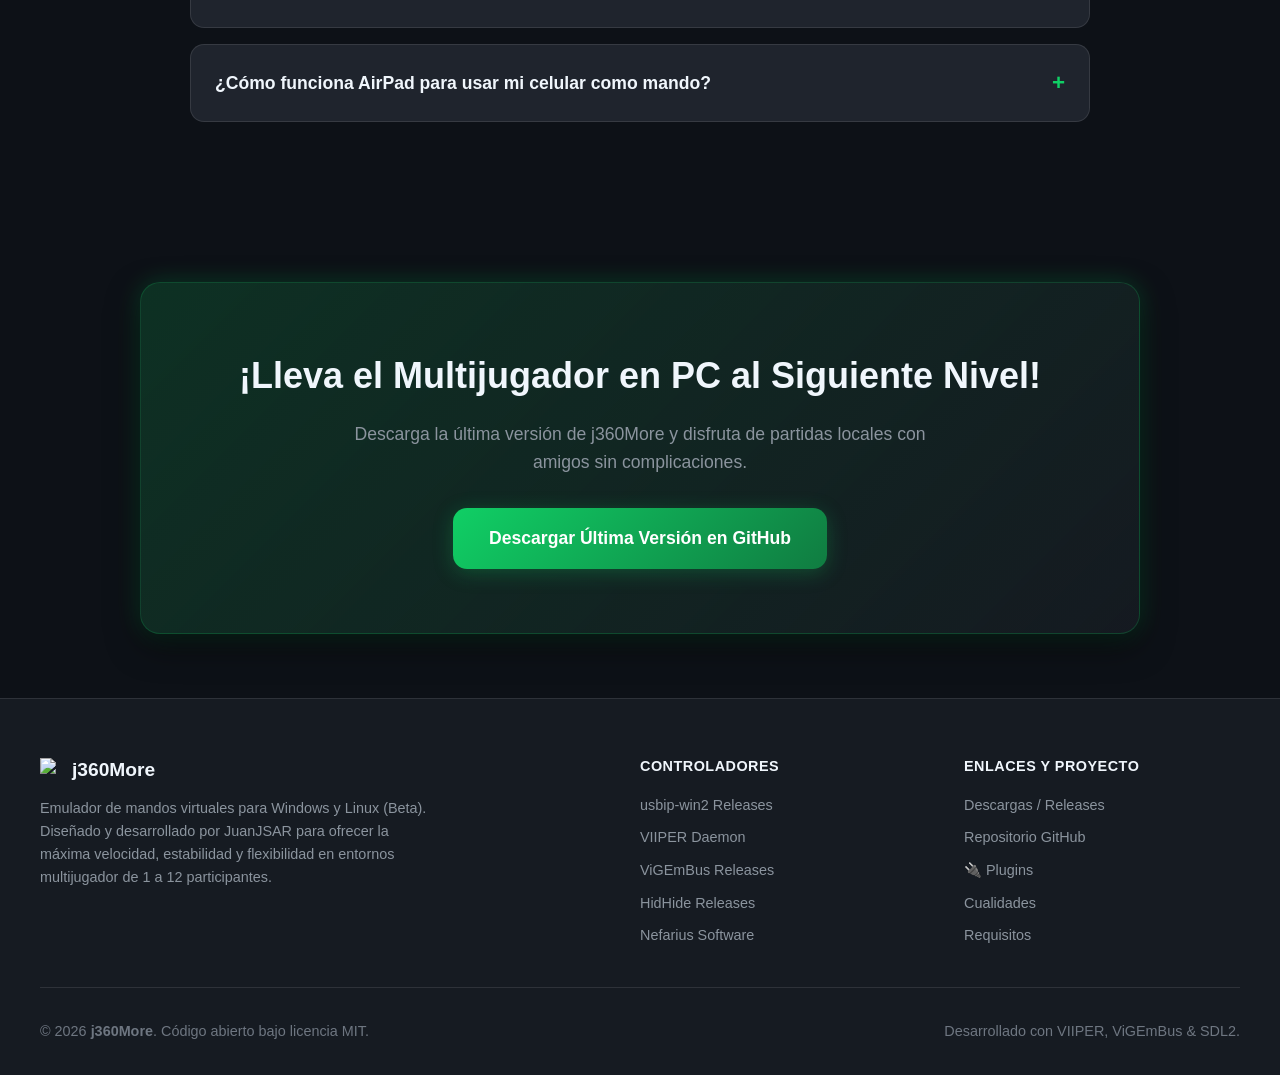
==== commit 990cc804: "fix(docs): declutter top navbar with dropdown menus and fix sticky sidebar full-scroll tracking" ====
--- a/docs/index.html
+++ b/docs/index.html
@@ -88,12 +88,22 @@
       <ul class="nav-links">
         <li><a href="#cualidades" data-i18n="nav_features">Cualidades</a></li>
         <li><a href="#emulacion-dual" data-i18n="nav_dual">Multi-Consola</a></li>
-        <li><a href="#capturas" data-i18n="nav_screenshots">Capturas</a></li>
-        <li><a href="#controladores" data-i18n="nav_drivers">Controladores</a></li>
-        <li><a href="#requisitos" data-i18n="nav_requirements">Requisitos</a></li>
-        <li><a href="#inicio-rapido" data-i18n="nav_quickstart">Guía Rápida</a></li>
-        <li><a href="#faq" data-i18n="nav_faq">Preguntas</a></li>
         <li><a href="plugins.html" class="nav-plugin-link" data-i18n="nav_plugins">🔌 Plugins</a></li>
+
+        <!-- Dropdown for Remaining Sections -->
+        <li class="nav-dropdown">
+          <button class="nav-dropdown-toggle" aria-expanded="false" type="button">
+            <span data-i18n="nav_more">Más</span>
+            <svg width="12" height="12" viewBox="0 0 24 24" fill="none" stroke="currentColor" stroke-width="2.5"><polyline points="6 9 12 15 18 9"/></svg>
+          </button>
+          <ul class="nav-dropdown-menu">
+            <li><a href="#capturas" data-i18n="nav_screenshots">📸 Capturas</a></li>
+            <li><a href="#controladores" data-i18n="nav_drivers">🛠️ Controladores</a></li>
+            <li><a href="#requisitos" data-i18n="nav_requirements">📋 Requisitos</a></li>
+            <li><a href="#inicio-rapido" data-i18n="nav_quickstart">⚡ Guía Rápida</a></li>
+            <li><a href="#faq" data-i18n="nav_faq">❓ Preguntas</a></li>
+          </ul>
+        </li>
         
         <!-- Language Switcher -->
         <li class="lang-switch-wrapper">
--- a/docs/styles.css
+++ b/docs/styles.css
@@ -51,7 +51,7 @@
   background-color: var(--bg-primary);
   color: var(--text-primary);
   line-height: 1.6;
-  overflow-x: hidden;
+  overflow-x: clip;
   position: relative;
 }
 
@@ -135,6 +135,96 @@
   color: var(--xbox-neon);
 }
 
+/* Nav Dropdown */
+.nav-dropdown {
+  position: relative;
+  list-style: none;
+}
+
+.nav-dropdown-toggle {
+  display: inline-flex;
+  align-items: center;
+  gap: 0.35rem;
+  background: none;
+  border: none;
+  color: var(--text-secondary);
+  font-size: 0.95rem;
+  font-weight: 500;
+  cursor: pointer;
+  padding: 0.35rem 0.5rem;
+  border-radius: var(--radius-sm);
+  font-family: inherit;
+  transition: all 0.2s ease;
+}
+
+.nav-dropdown-toggle:hover,
+.nav-dropdown:hover .nav-dropdown-toggle,
+.nav-dropdown.active .nav-dropdown-toggle {
+  color: var(--xbox-neon);
+  background: rgba(16, 207, 101, 0.08);
+}
+
+.nav-dropdown-toggle svg {
+  transition: transform 0.25s ease;
+}
+
+.nav-dropdown:hover .nav-dropdown-toggle svg,
+.nav-dropdown.active .nav-dropdown-toggle svg {
+  transform: rotate(180deg);
+}
+
+.nav-dropdown-menu {
+  position: absolute;
+  top: calc(100% + 0.5rem);
+  left: 50%;
+  transform: translateX(-50%) translateY(6px);
+  background: #161b22;
+  border: 1px solid var(--border-color);
+  border-radius: var(--radius-md);
+  padding: 0.5rem;
+  min-width: 190px;
+  list-style: none;
+  box-shadow: 0 12px 32px rgba(0, 0, 0, 0.65);
+  opacity: 0;
+  visibility: hidden;
+  pointer-events: none;
+  transition: opacity 0.2s ease, transform 0.2s ease, visibility 0.2s ease;
+  z-index: 1000;
+  display: flex;
+  flex-direction: column;
+  gap: 0.25rem;
+}
+
+.nav-dropdown:hover .nav-dropdown-menu,
+.nav-dropdown.active .nav-dropdown-menu {
+  opacity: 1;
+  visibility: visible;
+  pointer-events: auto;
+  transform: translateX(-50%) translateY(0);
+}
+
+.nav-dropdown-menu li {
+  width: 100%;
+}
+
+.nav-dropdown-menu a {
+  display: flex;
+  align-items: center;
+  gap: 0.6rem;
+  padding: 0.55rem 0.85rem;
+  border-radius: var(--radius-sm);
+  color: var(--text-secondary);
+  font-size: 0.88rem;
+  white-space: nowrap;
+  transition: all 0.15s ease;
+  text-decoration: none;
+}
+
+.nav-dropdown-menu a:hover {
+  background: rgba(16, 207, 101, 0.12);
+  color: var(--xbox-neon);
+}
+
 .btn-nav {
   padding: 0.5rem 1rem;
   border-radius: var(--radius-sm);
@@ -1308,7 +1398,7 @@
 html, body {
   width: 100%;
   max-width: 100vw;
-  overflow-x: hidden;
+  overflow-x: clip;
 }
 
 /* 2. Navigation Breakpoint (Tablets & Mobile < 980px) */
@@ -1378,6 +1468,40 @@
     color: var(--xbox-neon);
   }
 
+  .nav-dropdown {
+    width: 100%;
+  }
+
+  .nav-dropdown-toggle {
+    width: 100%;
+    justify-content: center;
+    padding: 0.75rem 1rem;
+    font-size: 1rem;
+    color: var(--text-primary);
+    background: rgba(255, 255, 255, 0.03);
+    border-radius: var(--radius-sm);
+  }
+
+  .nav-dropdown-menu {
+    position: static;
+    transform: none;
+    background: rgba(0, 0, 0, 0.25);
+    border: 1px solid var(--border-color);
+    box-shadow: none;
+    min-width: 100%;
+    opacity: 1;
+    visibility: visible;
+    pointer-events: auto;
+    margin: 0.35rem 0 0.5rem;
+    border-radius: var(--radius-sm);
+  }
+
+  .nav-dropdown-menu a {
+    justify-content: center;
+    padding: 0.65rem 1rem;
+    text-align: center;
+  }
+
   .nav-links .lang-switch-wrapper {
     margin: 0.4rem auto;
     width: fit-content;
@@ -2017,14 +2141,17 @@
   display: grid;
   grid-template-columns: 290px 1fr;
   gap: 2.5rem;
-  align-items: flex-start;
+  align-items: stretch;
 }
 
 /* Sidebar Container */
 .docs-sidebar {
+  position: -webkit-sticky;
   position: sticky;
-  top: 90px;
-  max-height: calc(100vh - 110px);
+  top: 85px;
+  align-self: start;
+  height: fit-content;
+  max-height: calc(100vh - 105px);
   overflow-y: auto;
   background: var(--bg-card);
   border: 1px solid var(--border-color);
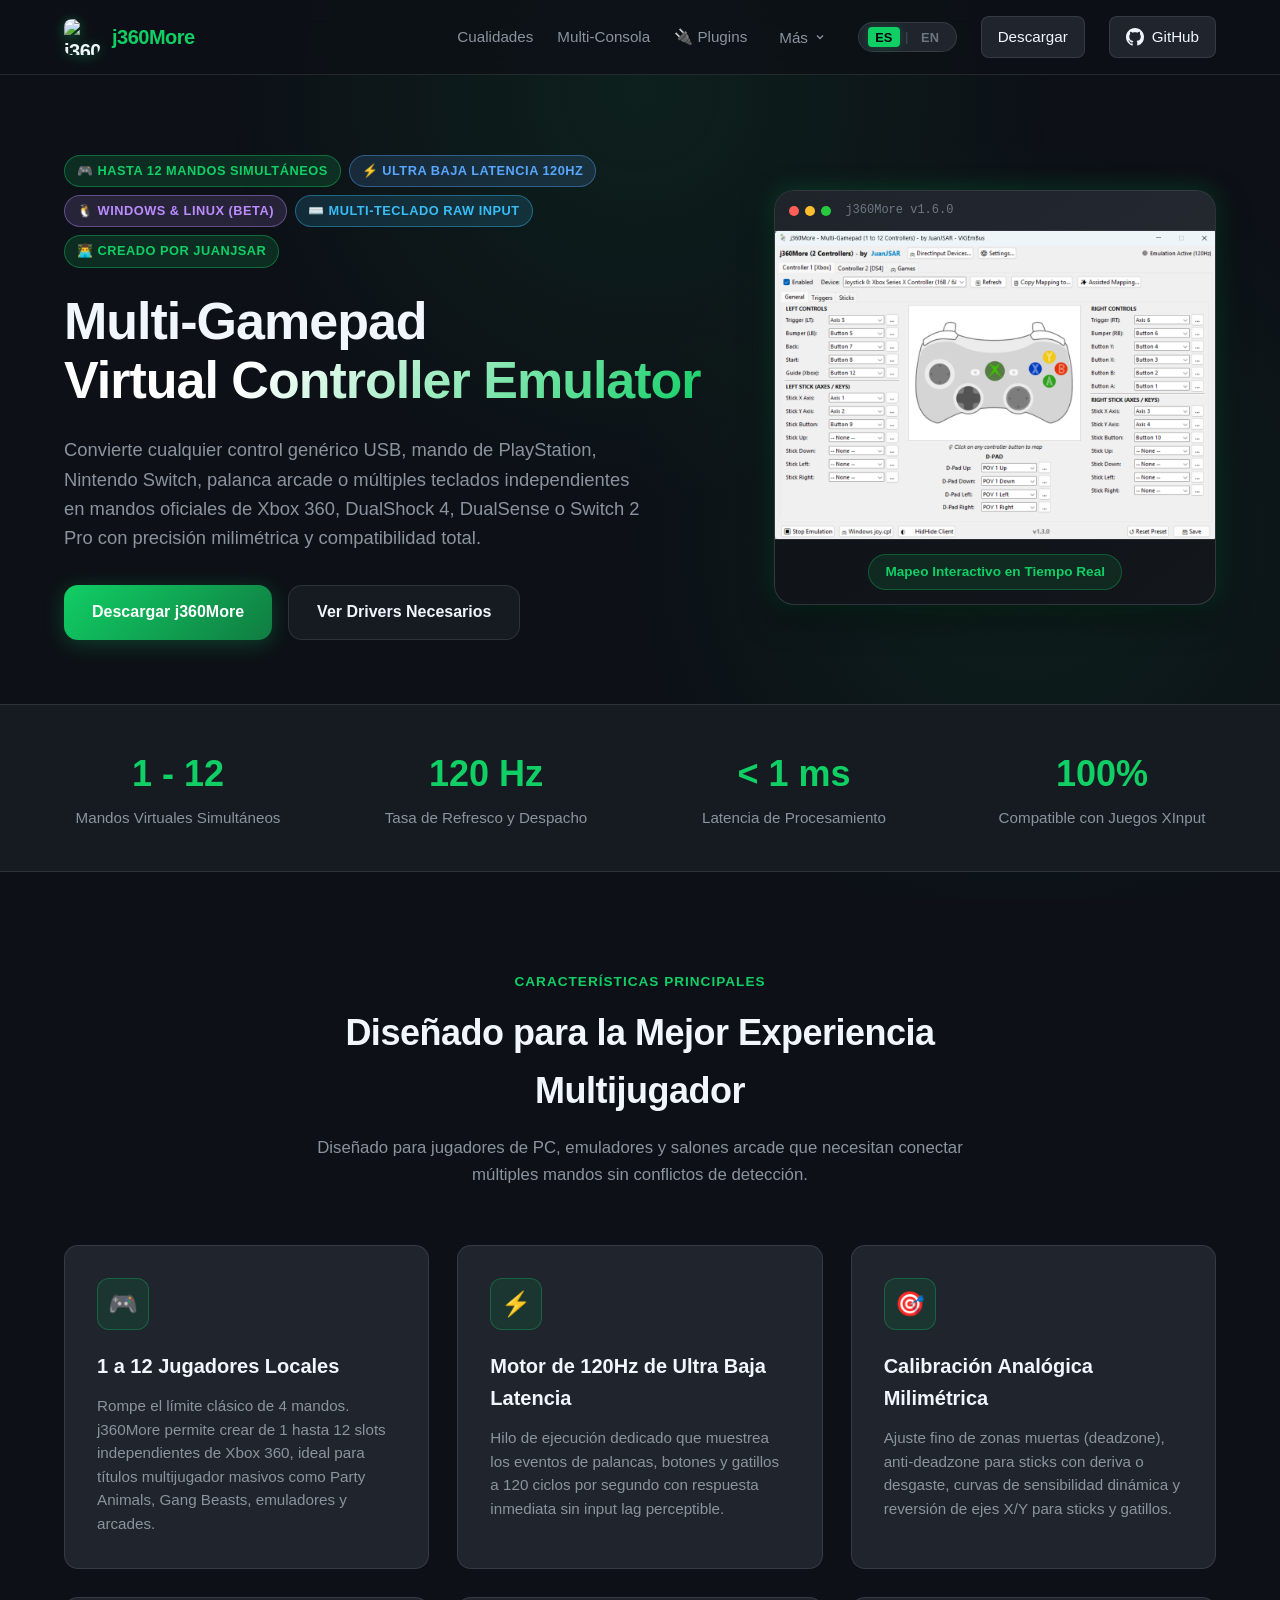
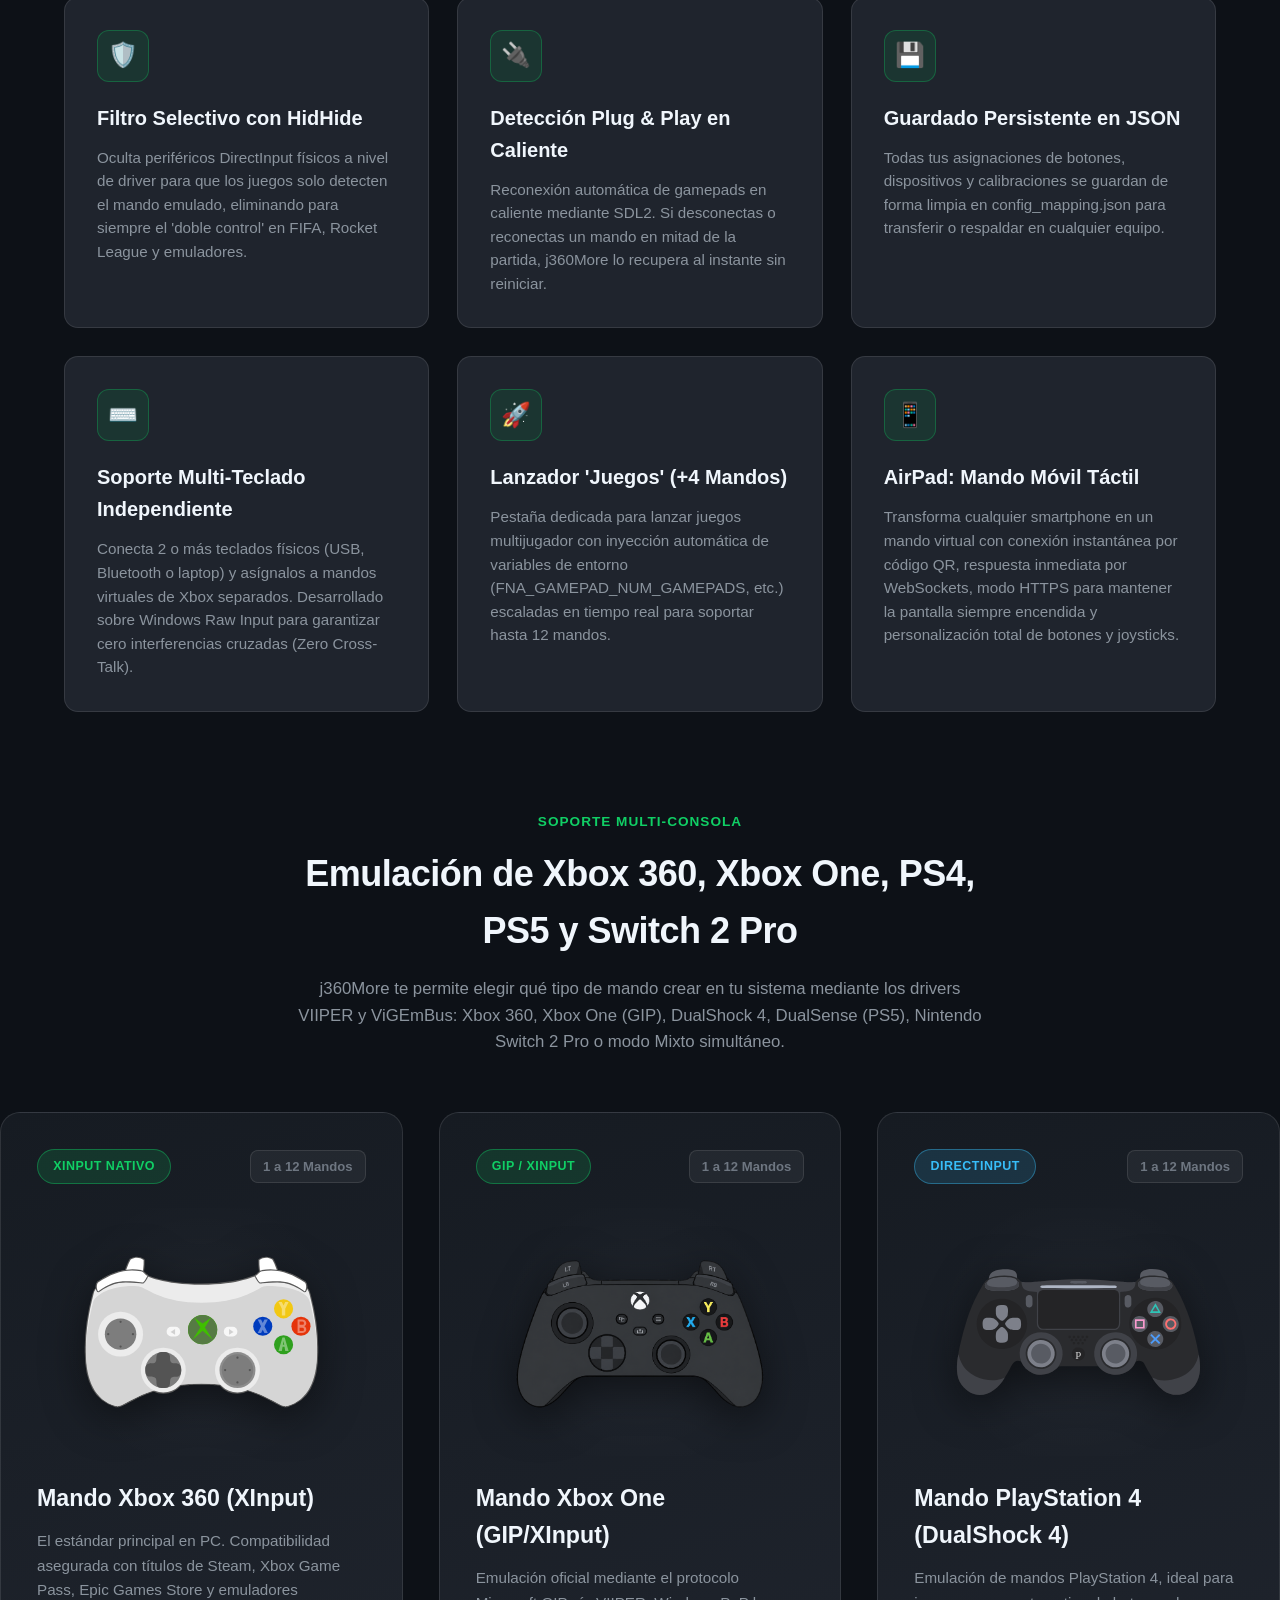
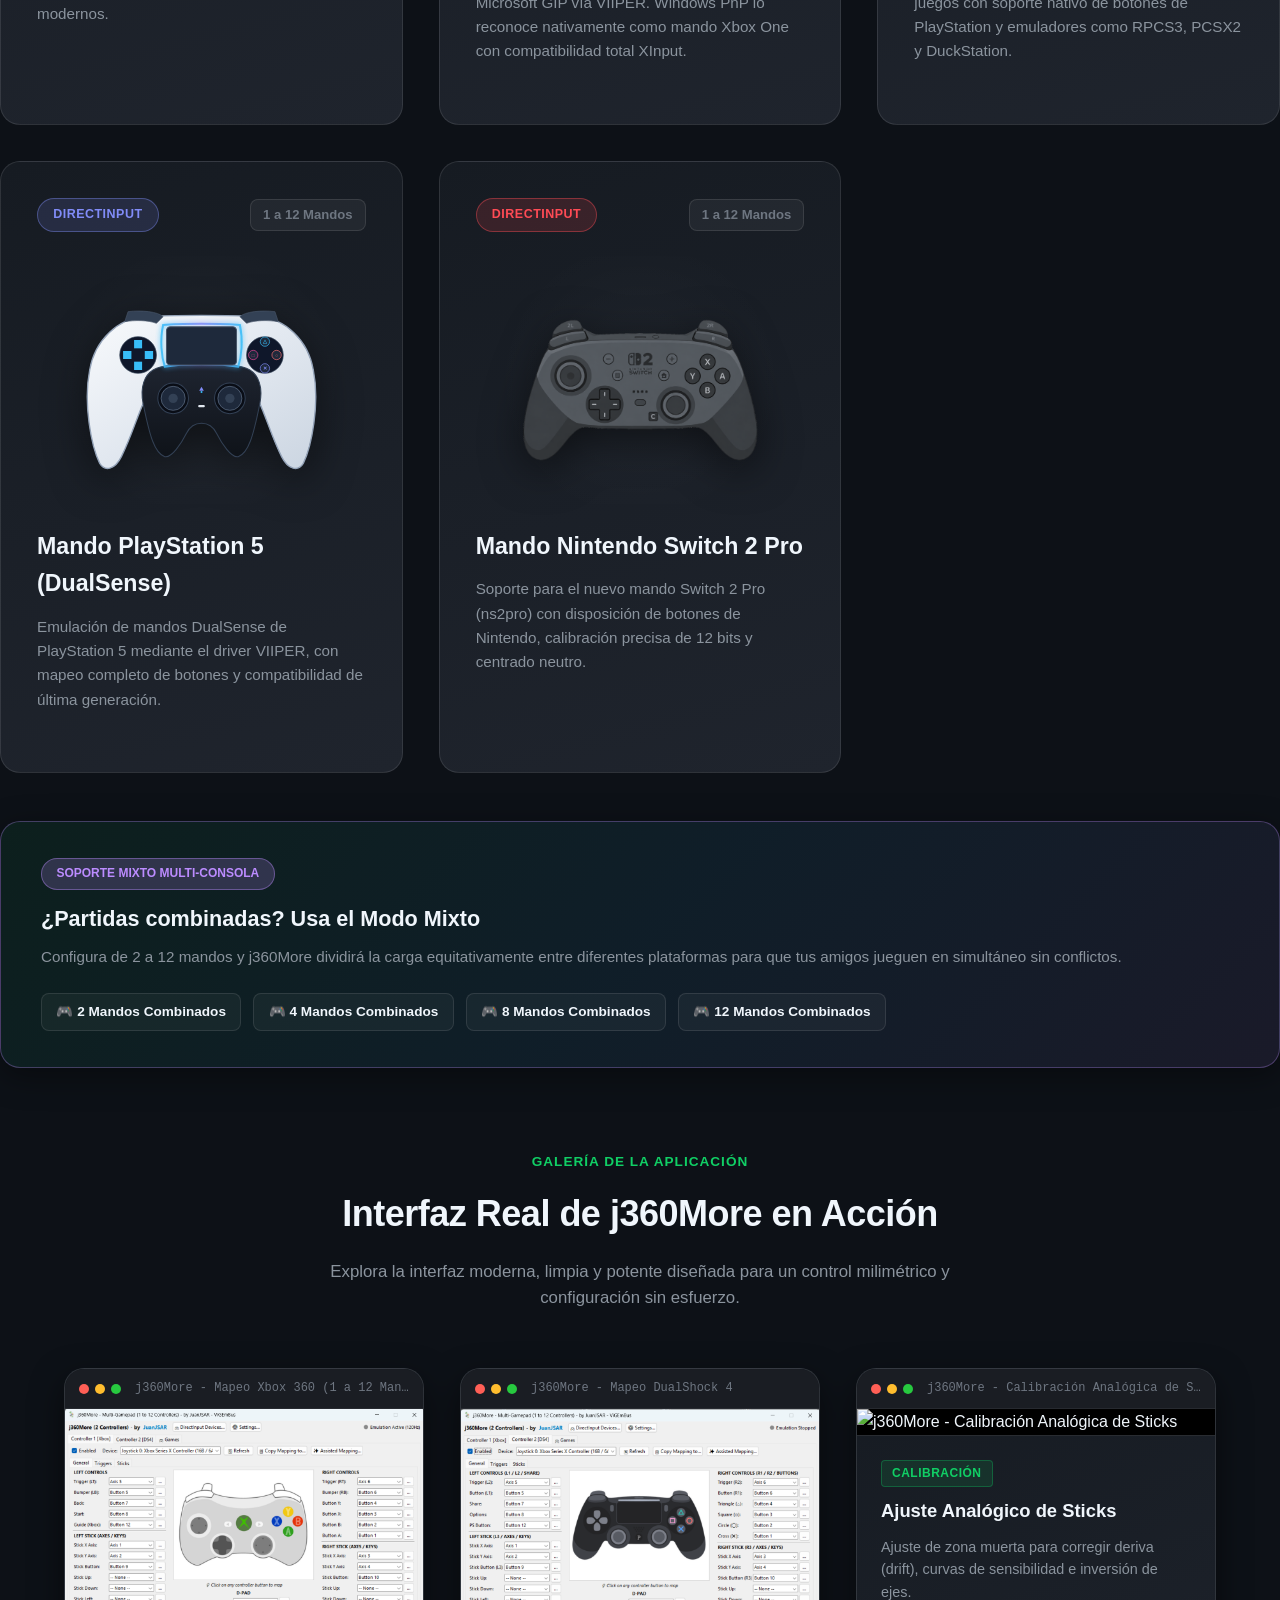
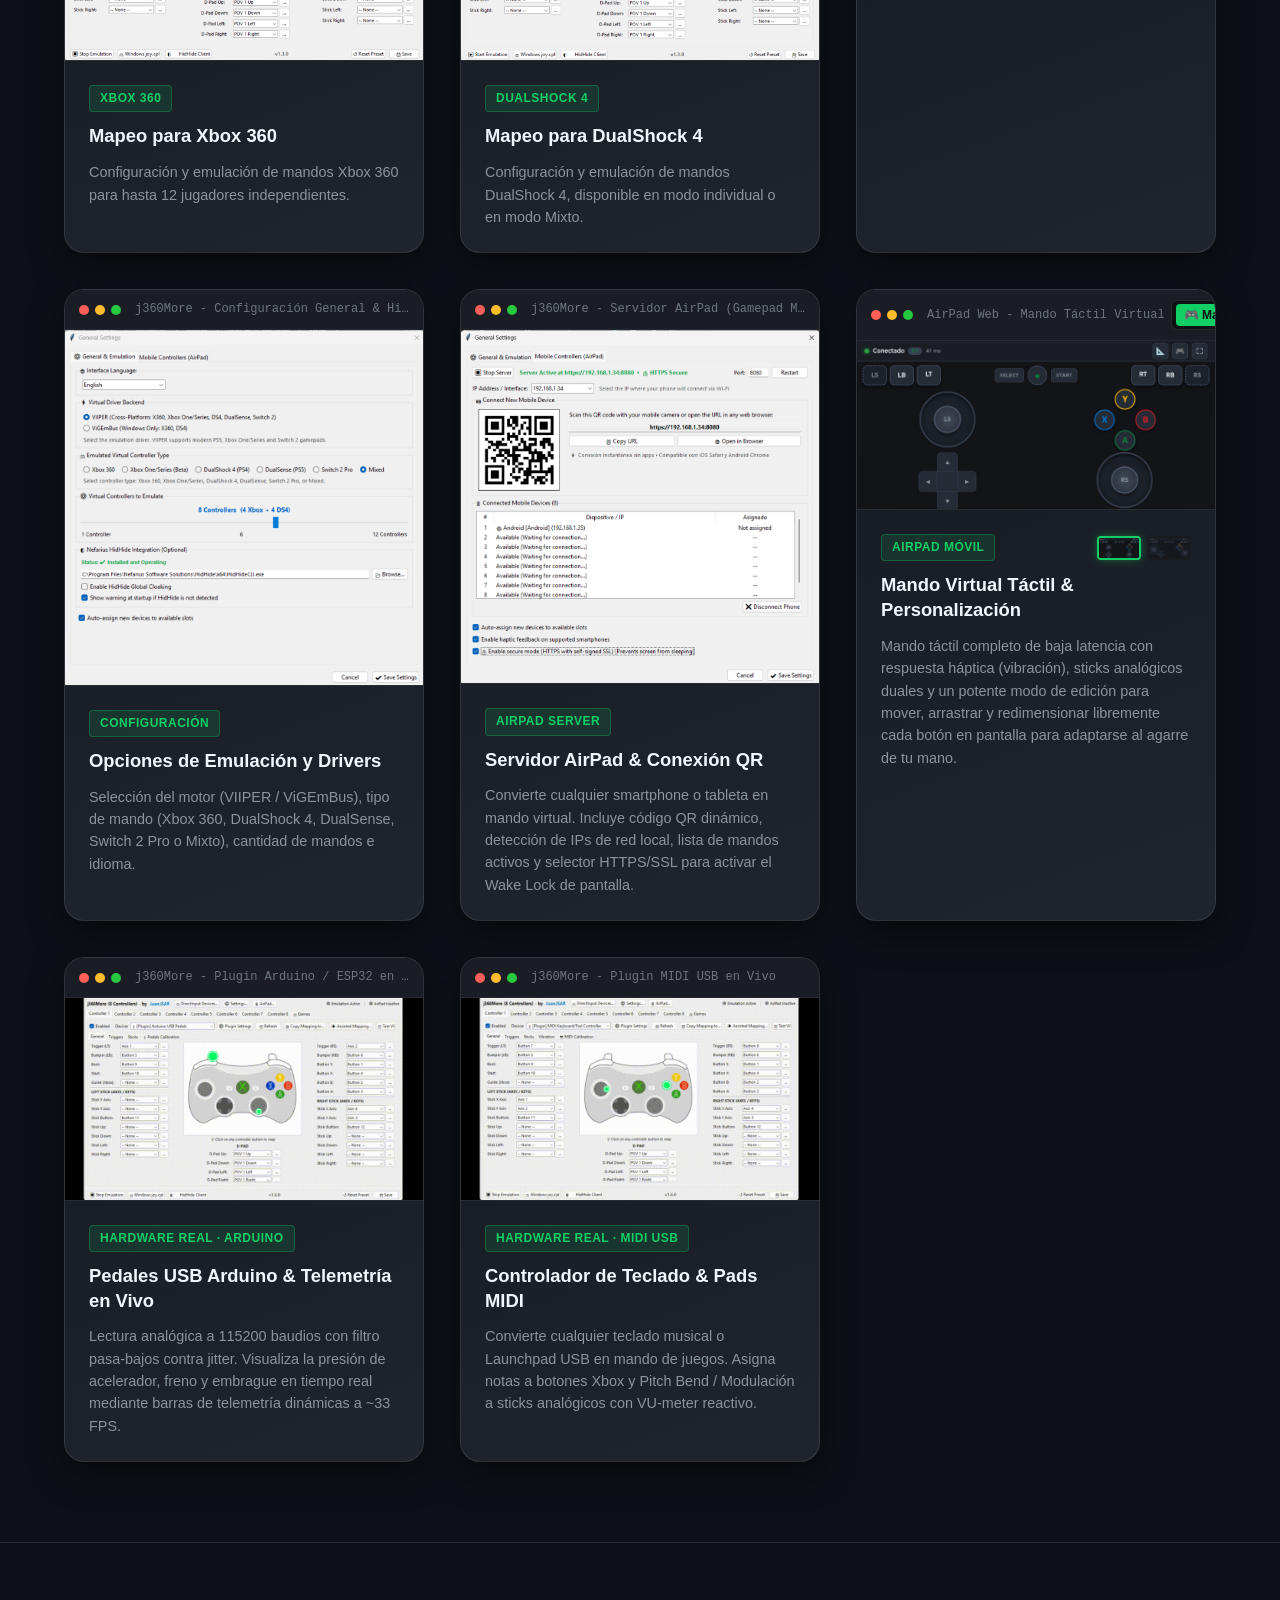
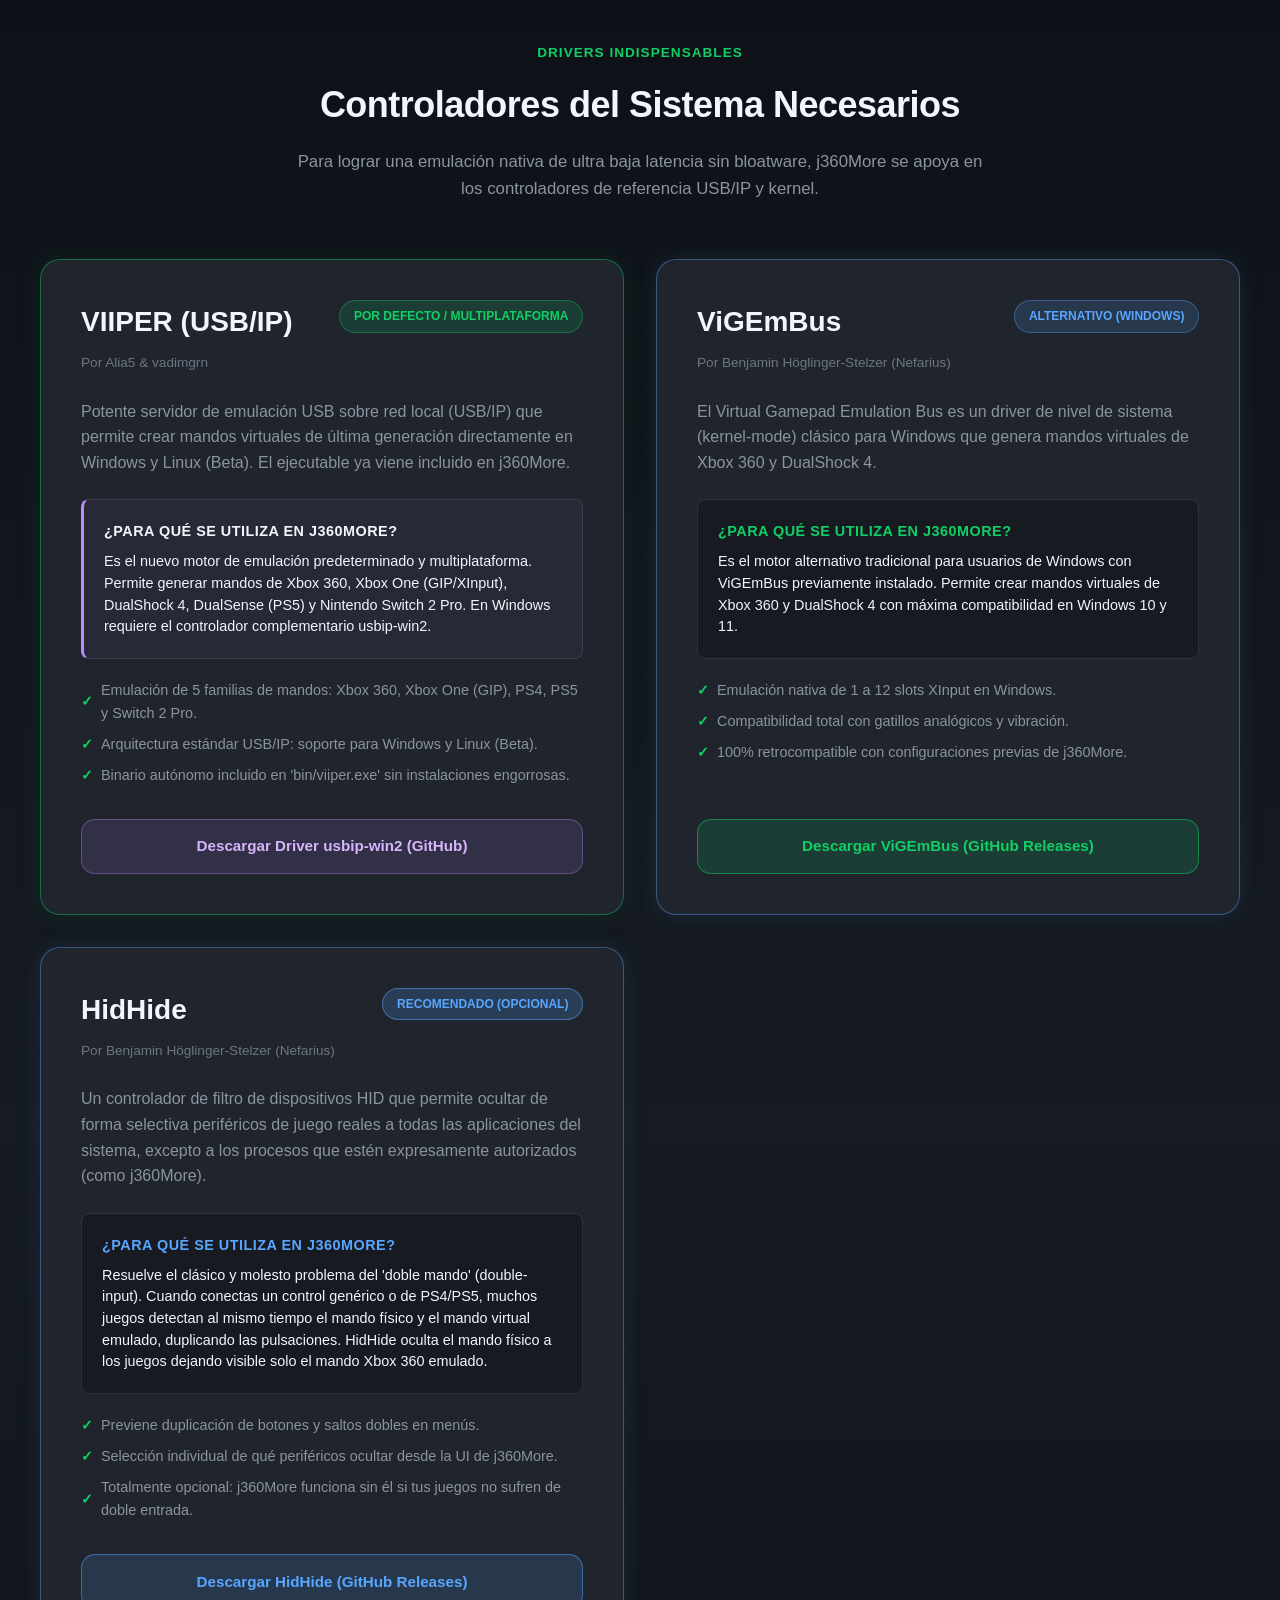
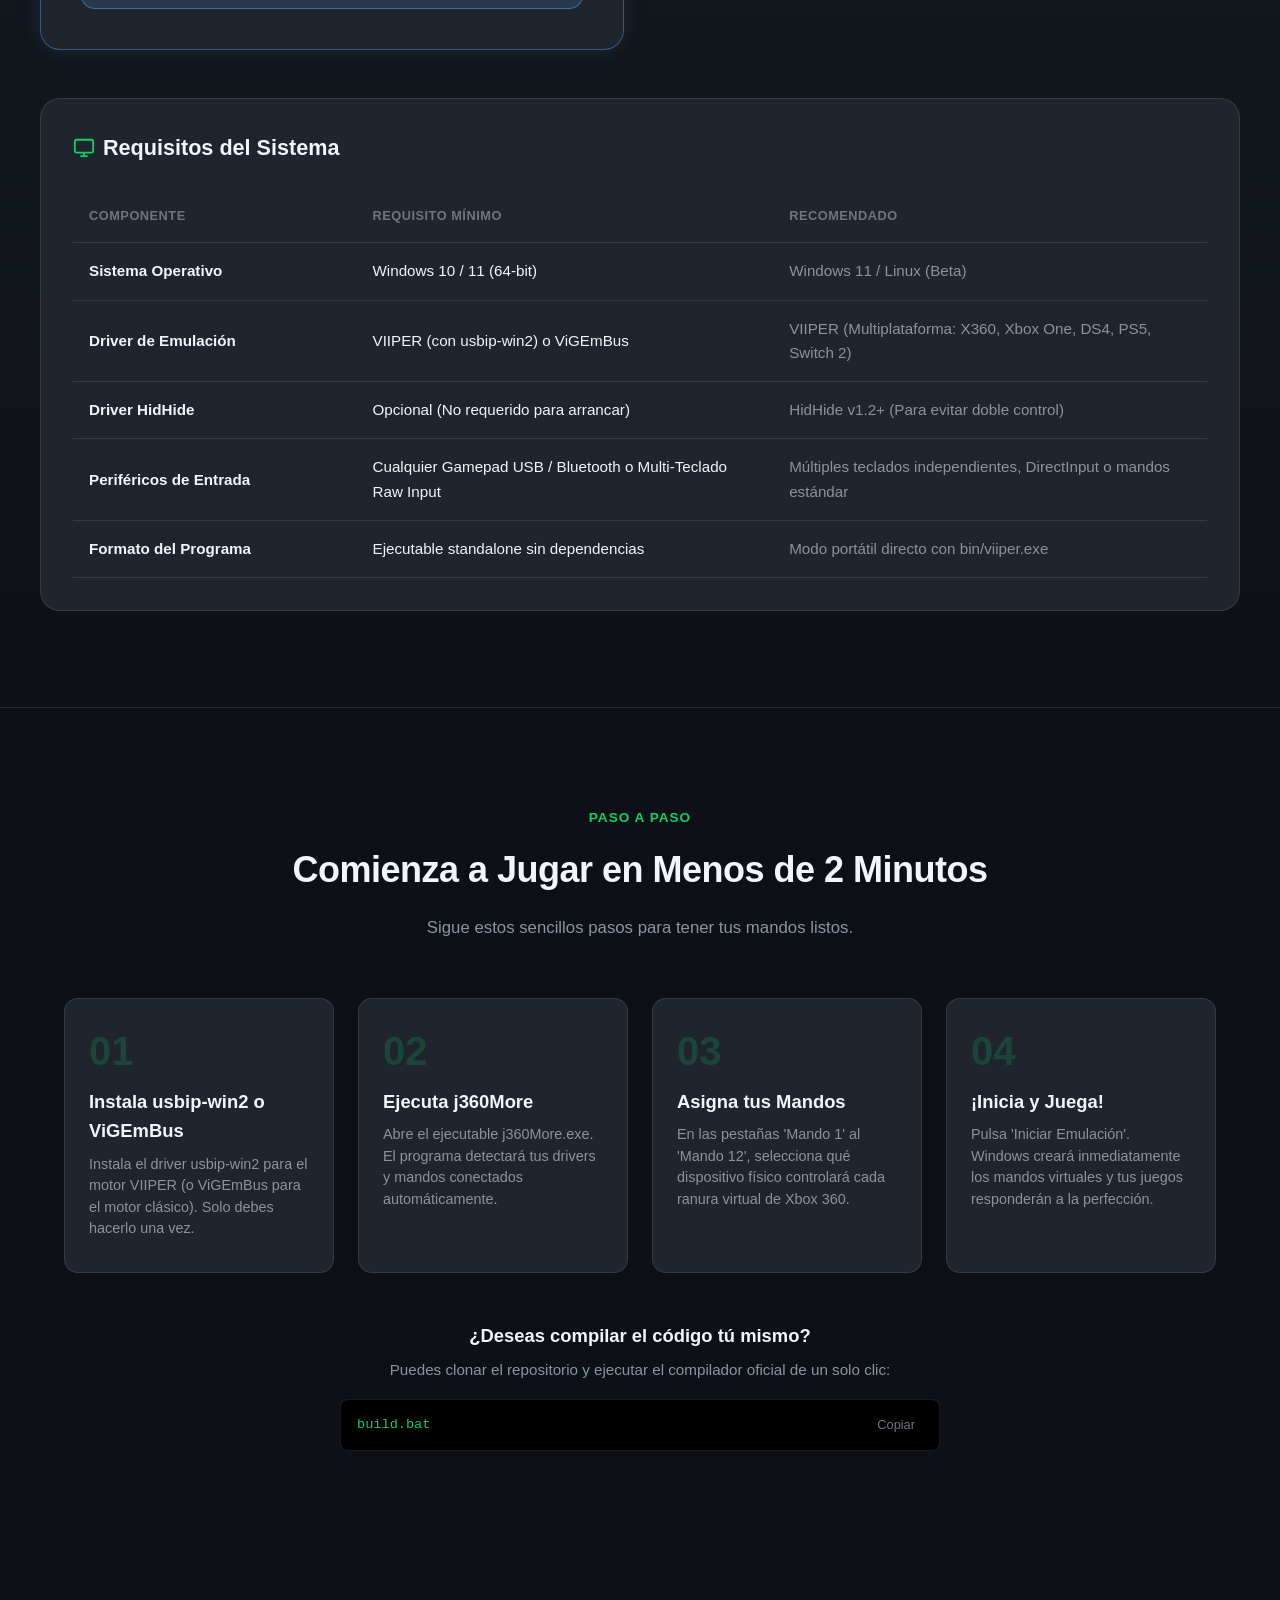
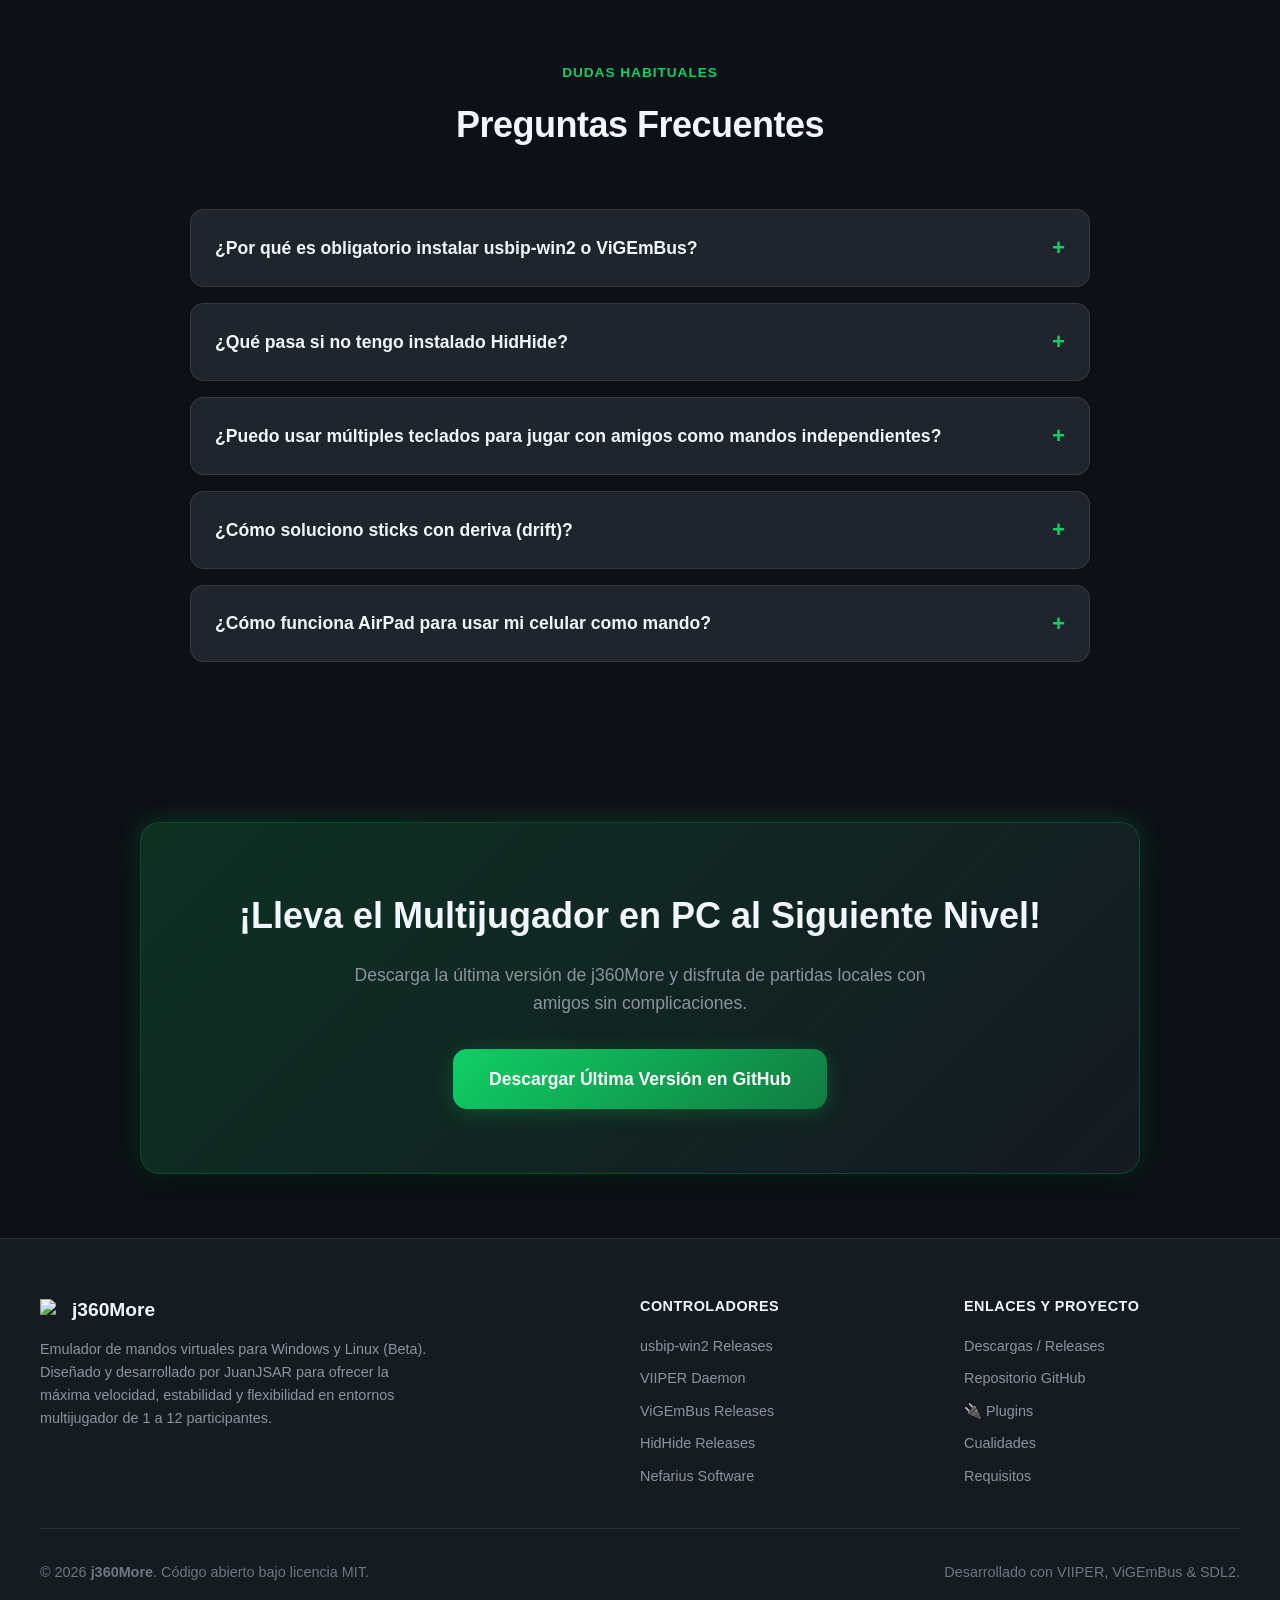
==== commit c1d98ee1: "feat(plugins,docs): add hardware emulation toggle and embed Arduino & MIDI showcase GIFs across docu" ====
--- a/docs/index.html
+++ b/docs/index.html
@@ -638,6 +638,68 @@
           <h3 class="screenshot-title" data-i18n="s5_title">Mando Virtual Táctil & Personalización</h3>
           <p class="screenshot-desc" data-i18n="s5_desc">
             Mando táctil completo de baja latencia con respuesta háptica (vibración), sticks analógicos duales y un potente modo de edición para mover, arrastrar y redimensionar libremente cada botón en pantalla para adaptarse al agarre de tu mano.
+          </p>
+        </div>
+      </div>
+
+      <!-- Screenshot 7: Arduino Pedals Plugin in Action -->
+      <div class="screenshot-card">
+        <div class="window-mockup">
+          <div class="window-header">
+            <div class="window-dots">
+              <span class="window-dot red"></span>
+              <span class="window-dot yellow"></span>
+              <span class="window-dot green"></span>
+            </div>
+            <span class="window-title">j360More - Plugin Arduino / ESP32 en Vivo</span>
+          </div>
+          <div class="screenshot-img-wrapper">
+            <img src="assets/videoArduino.gif" alt="j360More - Pedales Arduino USB y Telemetría en Vivo" class="screenshot-zoomable">
+            <div class="screenshot-overlay">
+              <svg width="14" height="14" viewBox="0 0 24 24" fill="none" stroke="currentColor" stroke-width="2">
+                <circle cx="11" cy="11" r="8"/>
+                <line x1="21" y1="21" x2="16.65" y2="16.65"/>
+              </svg>
+              <span data-i18n="screenshot_zoom">Haz clic para ampliar</span>
+            </div>
+          </div>
+        </div>
+        <div class="screenshot-info">
+          <span class="screenshot-badge" data-i18n="s6_badge">Hardware Real · Arduino</span>
+          <h3 class="screenshot-title" data-i18n="s6_title">Pedales USB Arduino & Telemetría en Vivo</h3>
+          <p class="screenshot-desc" data-i18n="s6_desc">
+            Lectura analógica a 115200 baudios con filtro pasa-bajos contra jitter. Visualiza la presión de acelerador, freno y embrague en tiempo real mediante barras de telemetría dinámicas a ~33 FPS.
+          </p>
+        </div>
+      </div>
+
+      <!-- Screenshot 8: MIDI Keyboard / Pads Plugin in Action -->
+      <div class="screenshot-card">
+        <div class="window-mockup">
+          <div class="window-header">
+            <div class="window-dots">
+              <span class="window-dot red"></span>
+              <span class="window-dot yellow"></span>
+              <span class="window-dot green"></span>
+            </div>
+            <span class="window-title">j360More - Plugin MIDI USB en Vivo</span>
+          </div>
+          <div class="screenshot-img-wrapper">
+            <img src="assets/videoMidi.gif" alt="j360More - Teclado MIDI USB y VU-Meter en Vivo" class="screenshot-zoomable">
+            <div class="screenshot-overlay">
+              <svg width="14" height="14" viewBox="0 0 24 24" fill="none" stroke="currentColor" stroke-width="2">
+                <circle cx="11" cy="11" r="8"/>
+                <line x1="21" y1="21" x2="16.65" y2="16.65"/>
+              </svg>
+              <span data-i18n="screenshot_zoom">Haz clic para ampliar</span>
+            </div>
+          </div>
+        </div>
+        <div class="screenshot-info">
+          <span class="screenshot-badge" data-i18n="s7_badge">Hardware Real · MIDI USB</span>
+          <h3 class="screenshot-title" data-i18n="s7_title">Controlador de Teclado & Pads MIDI</h3>
+          <p class="screenshot-desc" data-i18n="s7_desc">
+            Convierte cualquier teclado musical o Launchpad USB en mando de juegos. Asigna notas a botones Xbox y Pitch Bend / Modulación a sticks analógicos con VU-meter reactivo.
           </p>
         </div>
       </div>
--- a/docs/styles.css
+++ b/docs/styles.css
@@ -2254,10 +2254,15 @@
 }
 
 .doc-nav-link.active {
-  color: var(--xbox-neon);
-  background: rgba(16, 207, 101, 0.1);
-  border-left-color: var(--xbox-neon);
-  font-weight: 600;
+  color: #ffffff !important;
+  background: rgba(16, 207, 101, 0.16) !important;
+  border-left: 3px solid var(--xbox-neon) !important;
+  font-weight: 700 !important;
+}
+
+.doc-nav-link.active span:first-child {
+  color: var(--xbox-neon) !important;
+  text-shadow: 0 0 10px rgba(16, 207, 101, 0.4);
 }
 
 .doc-nav-link .nav-tag {
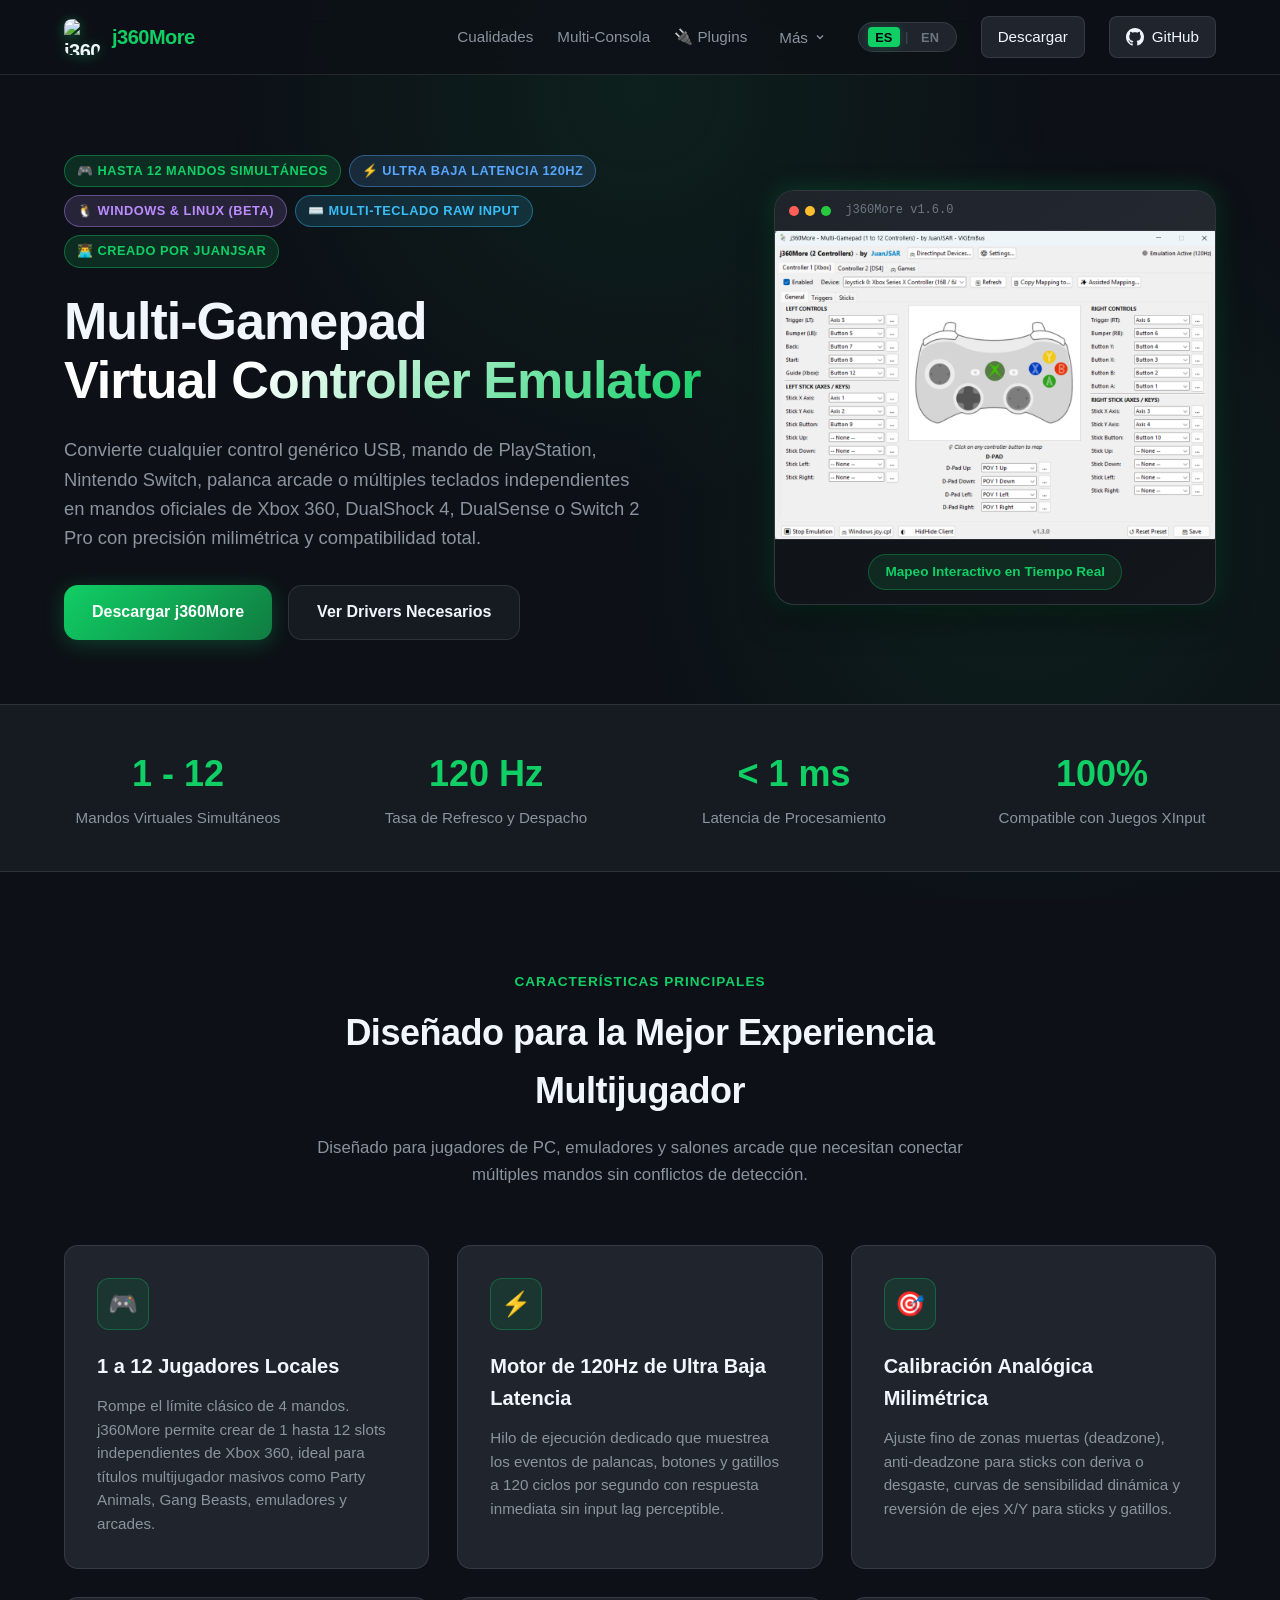
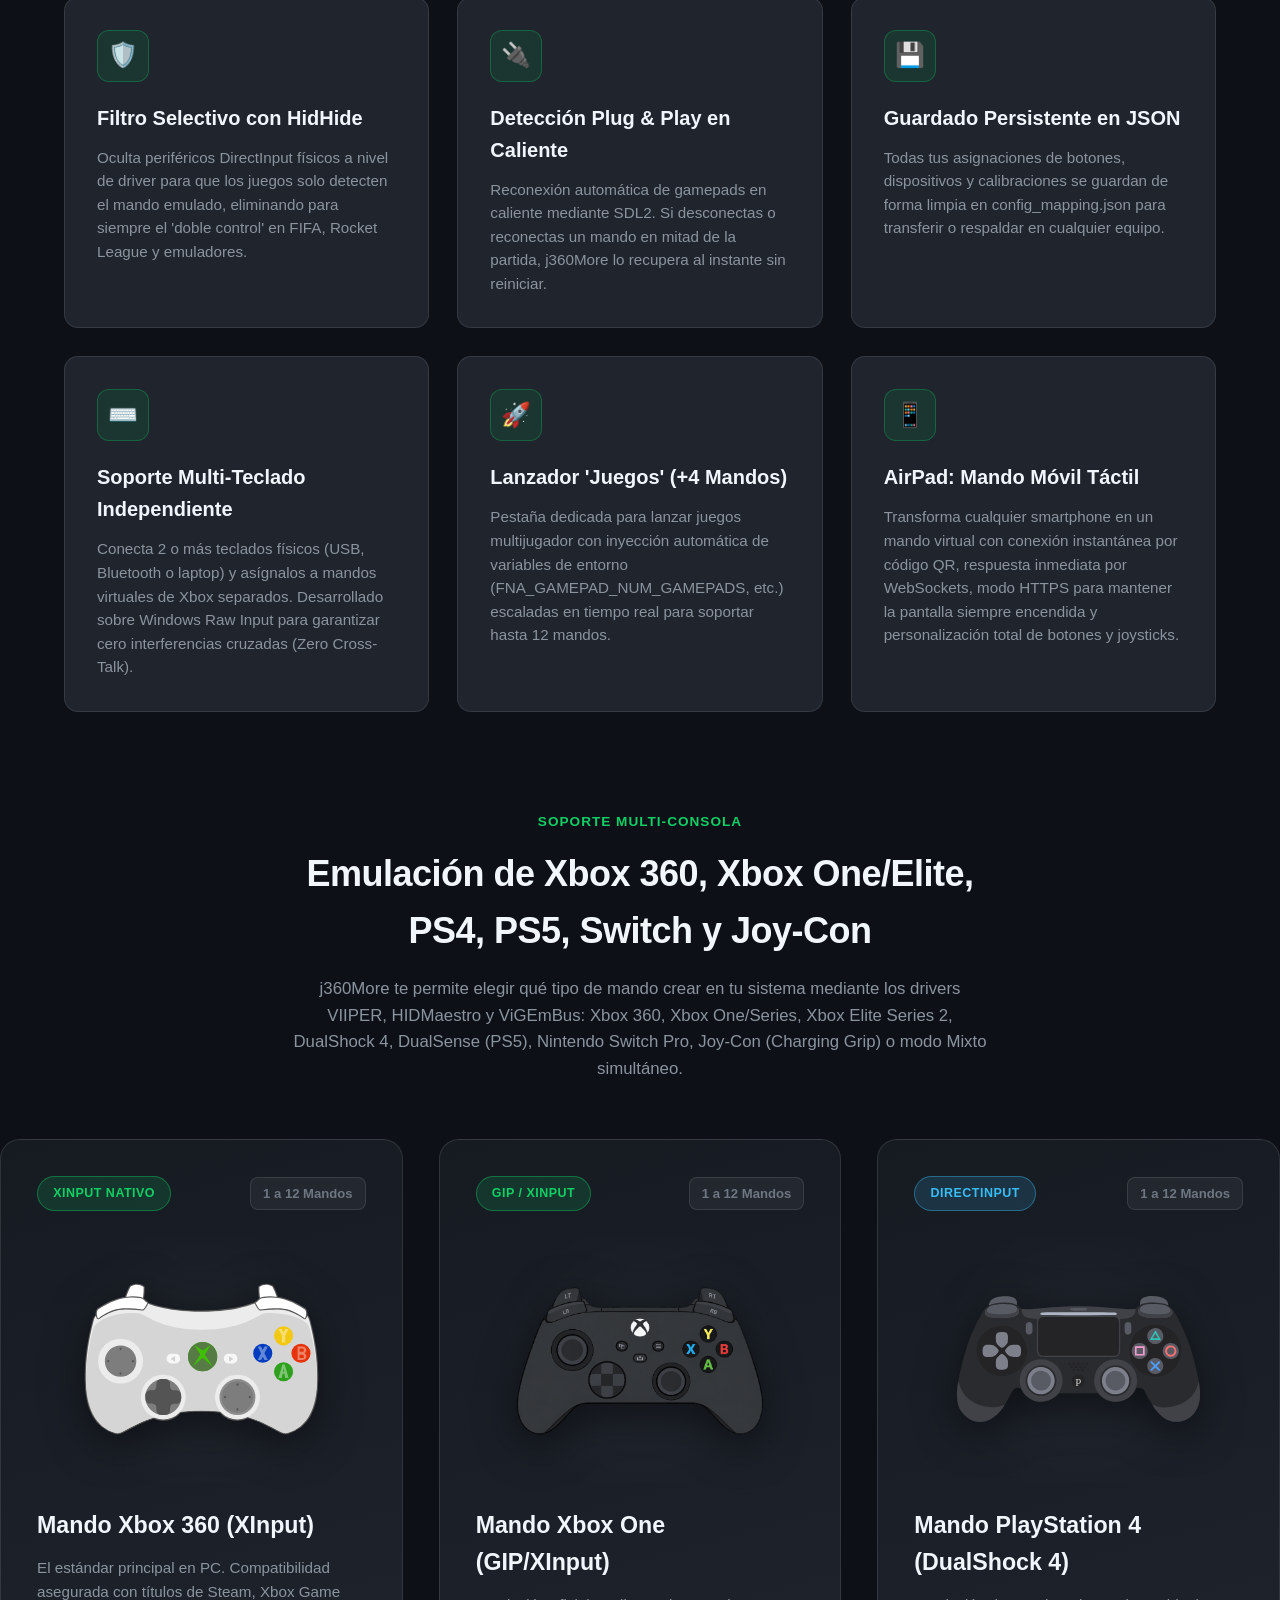
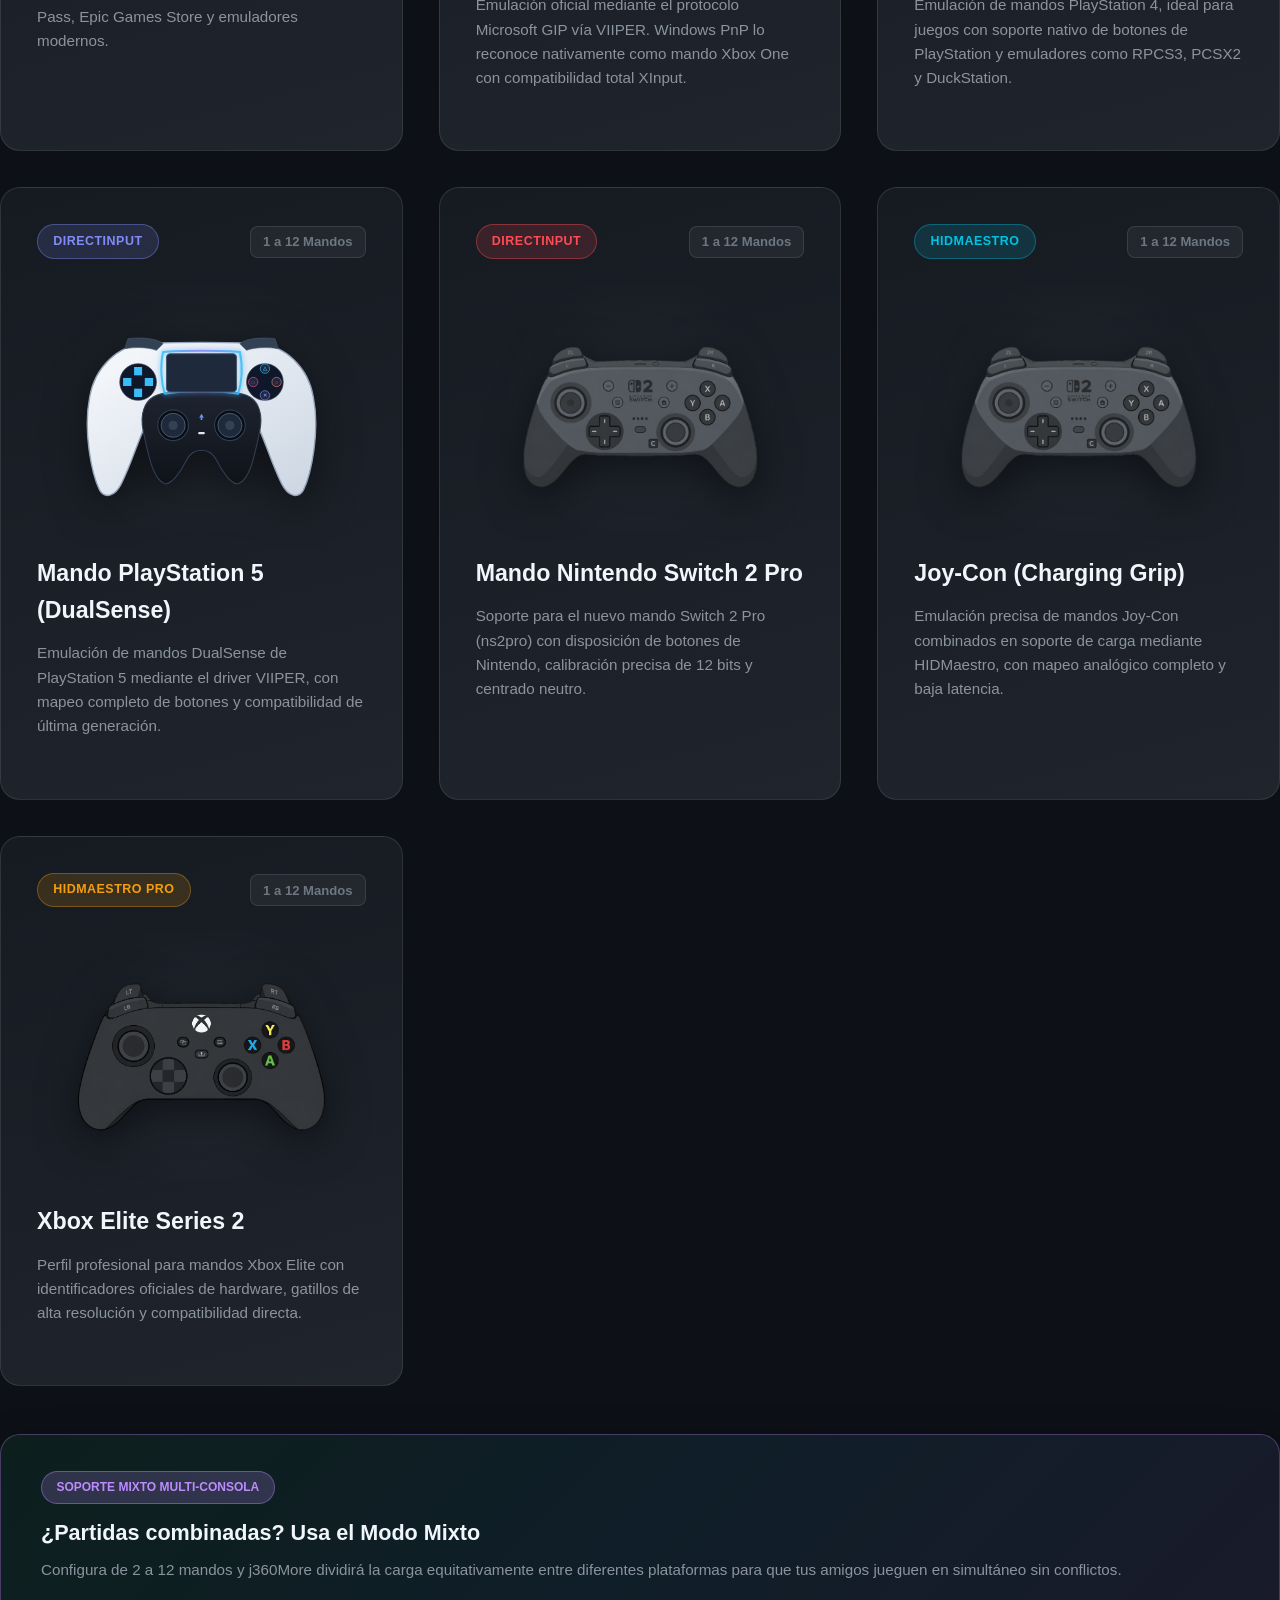
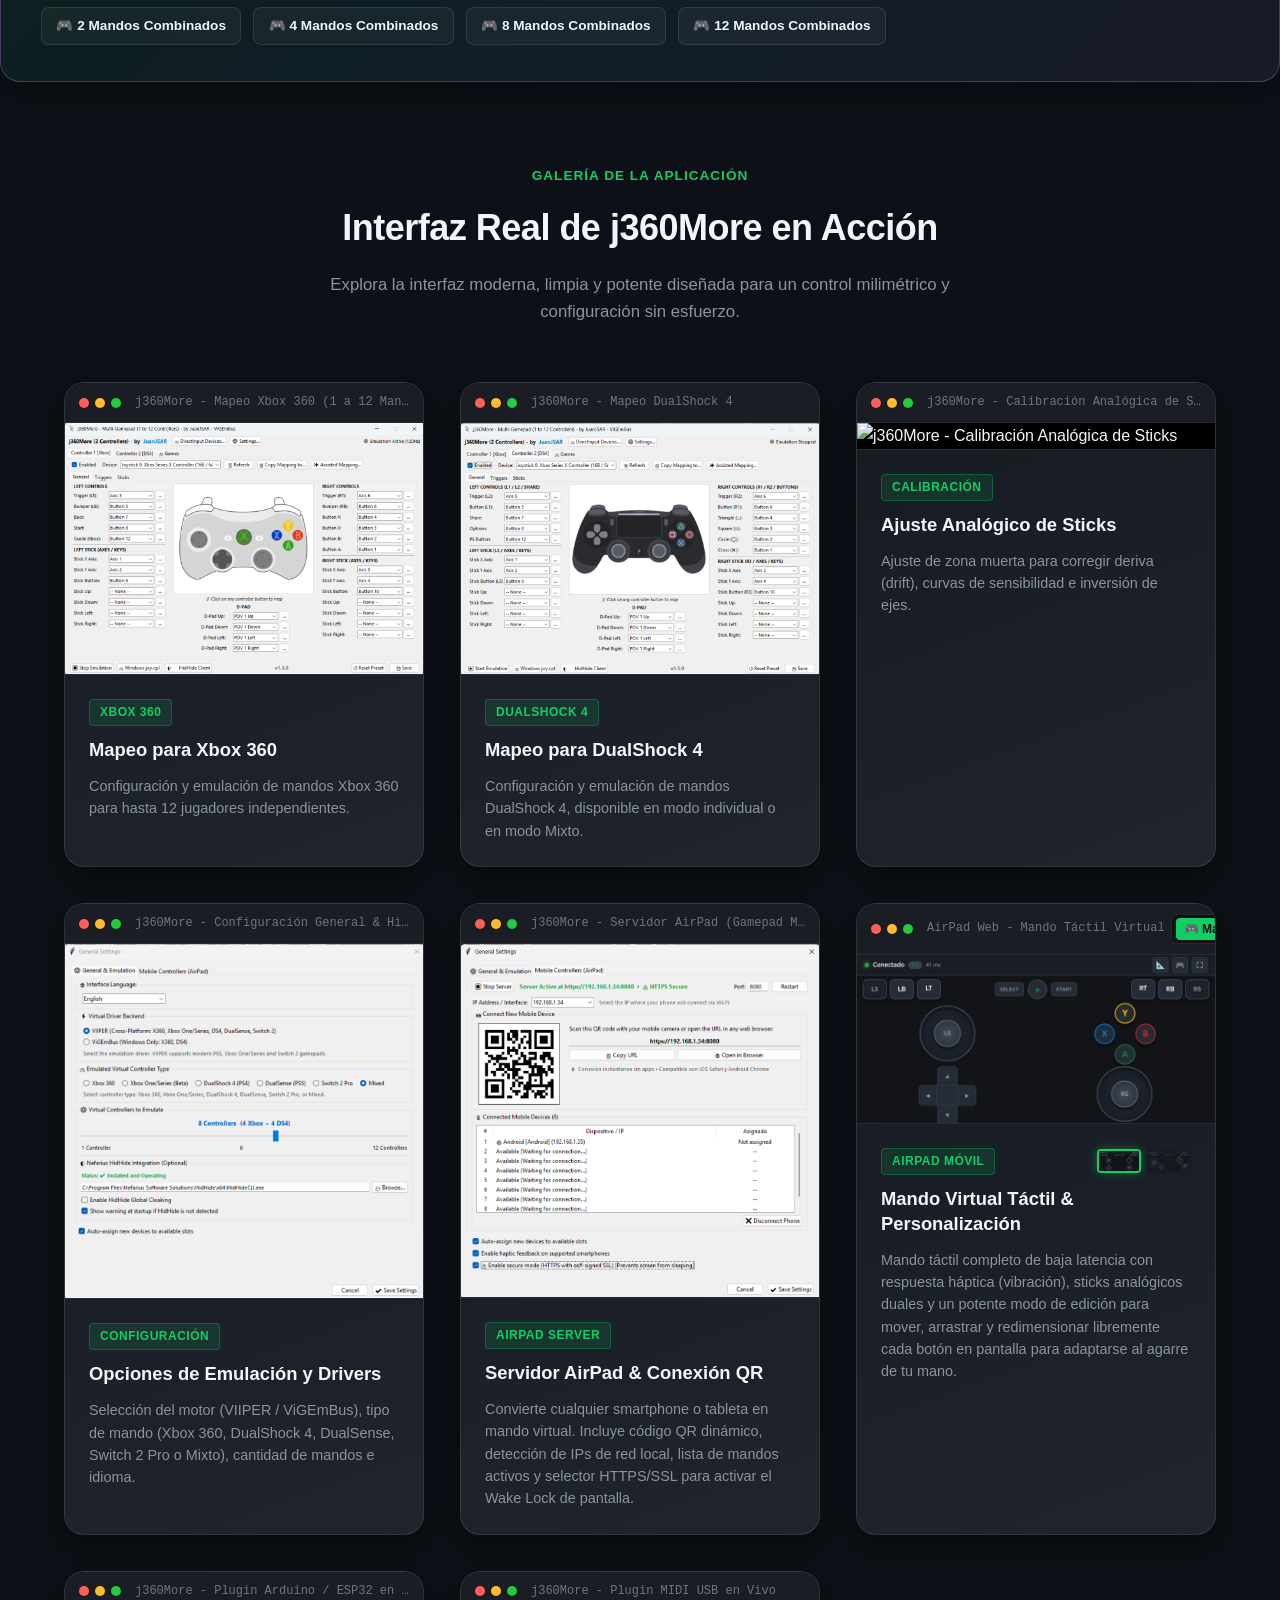
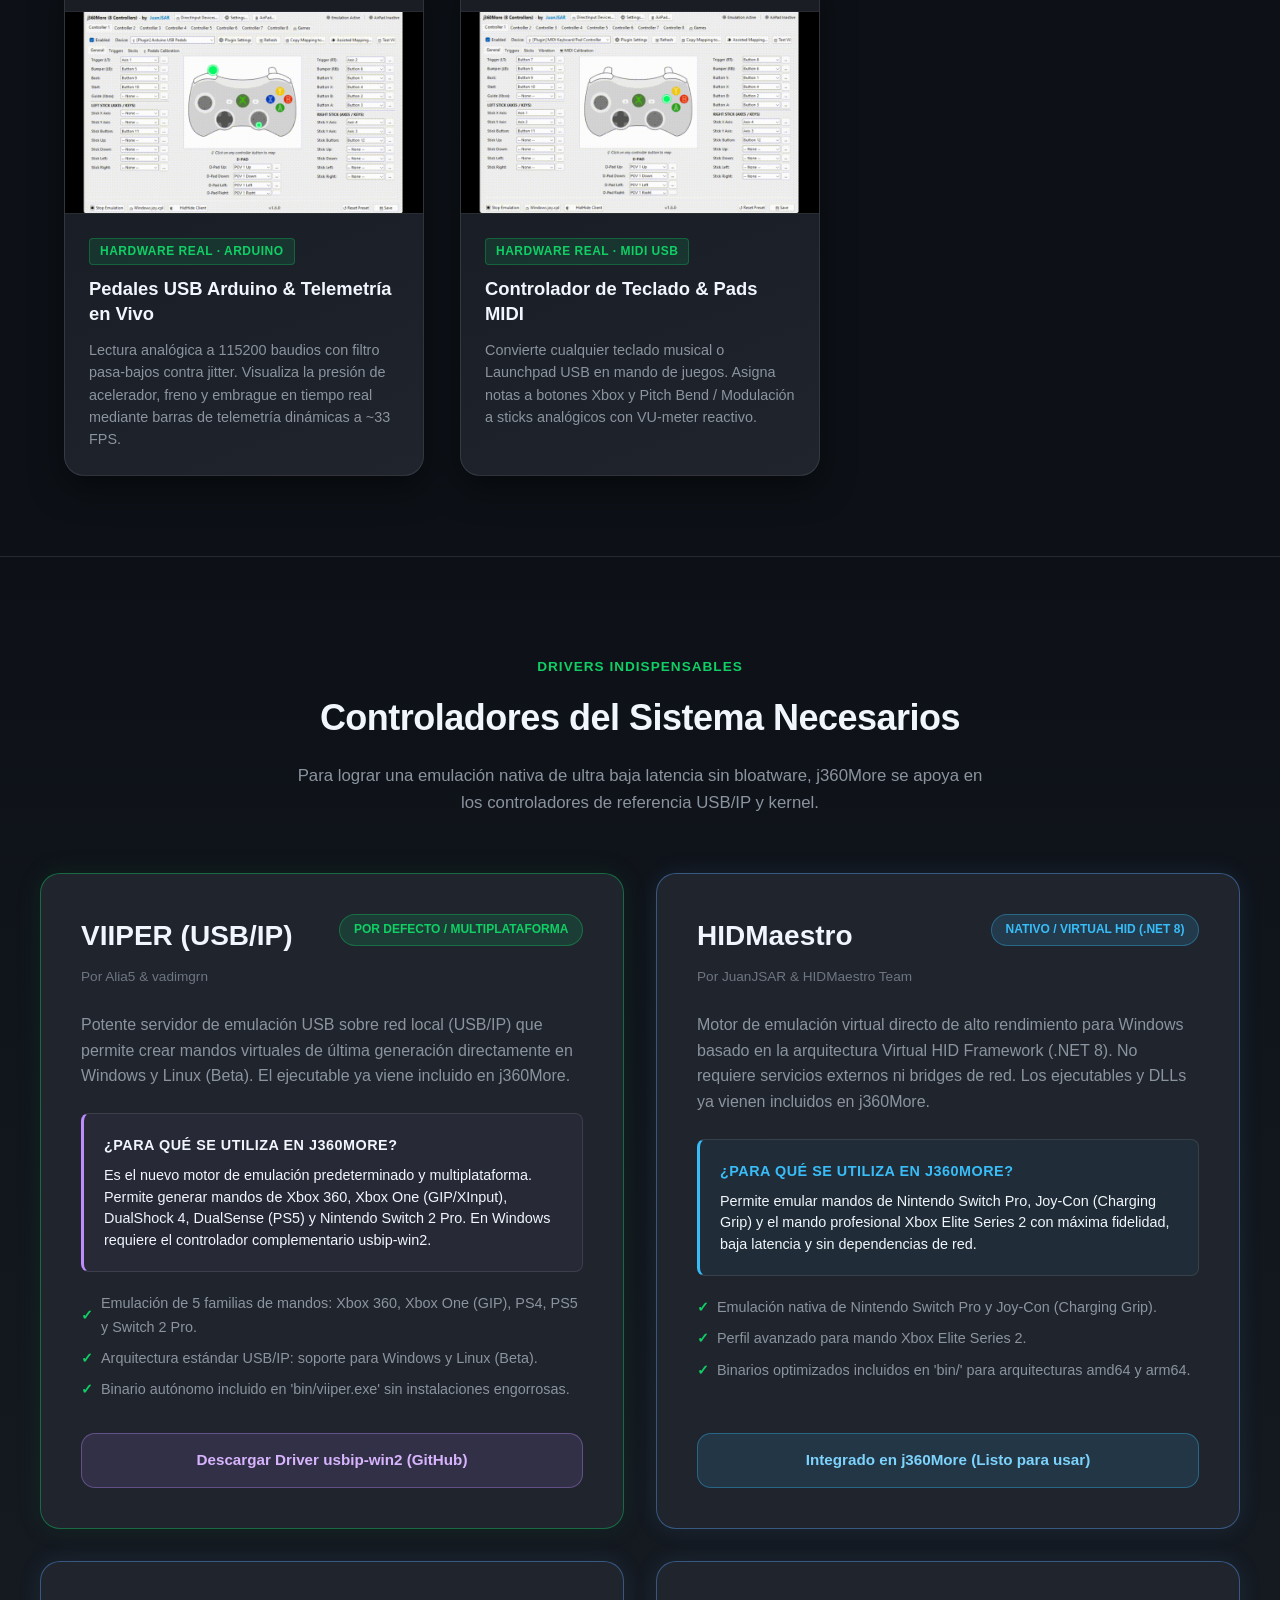
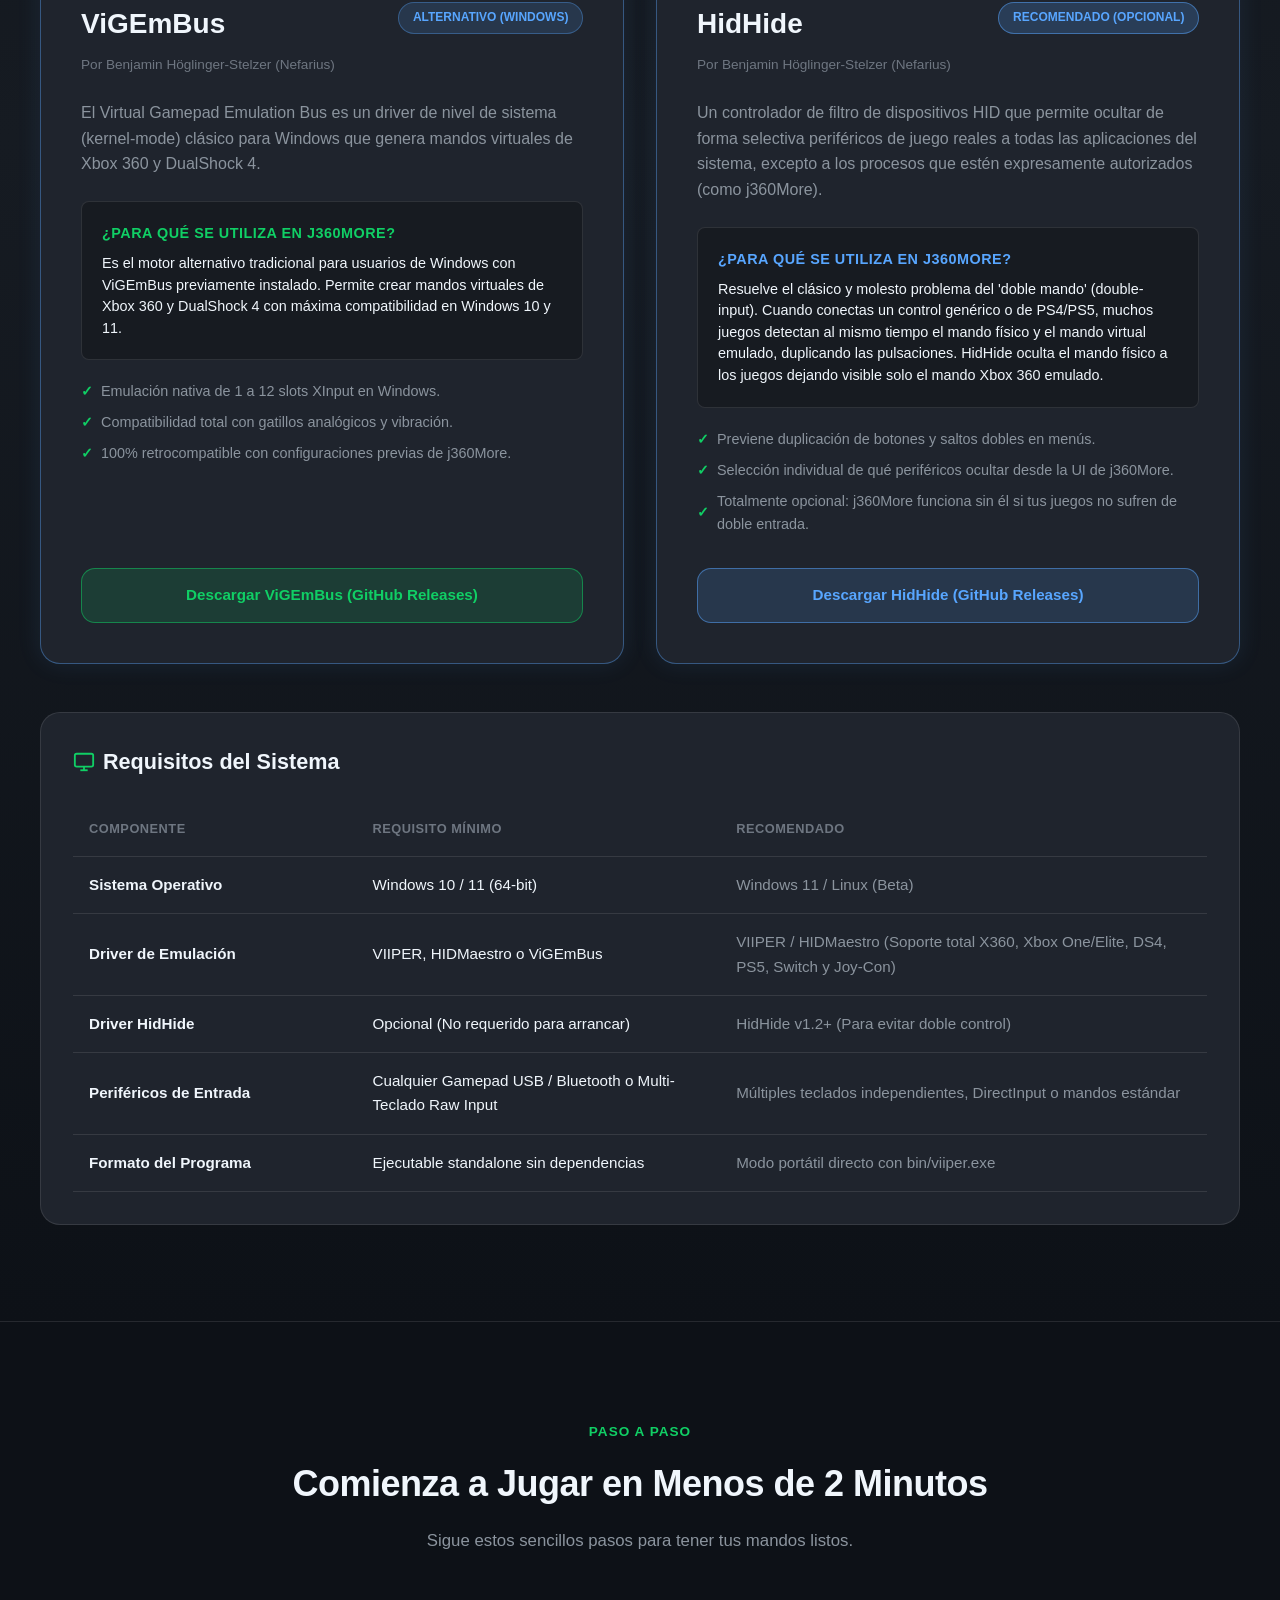
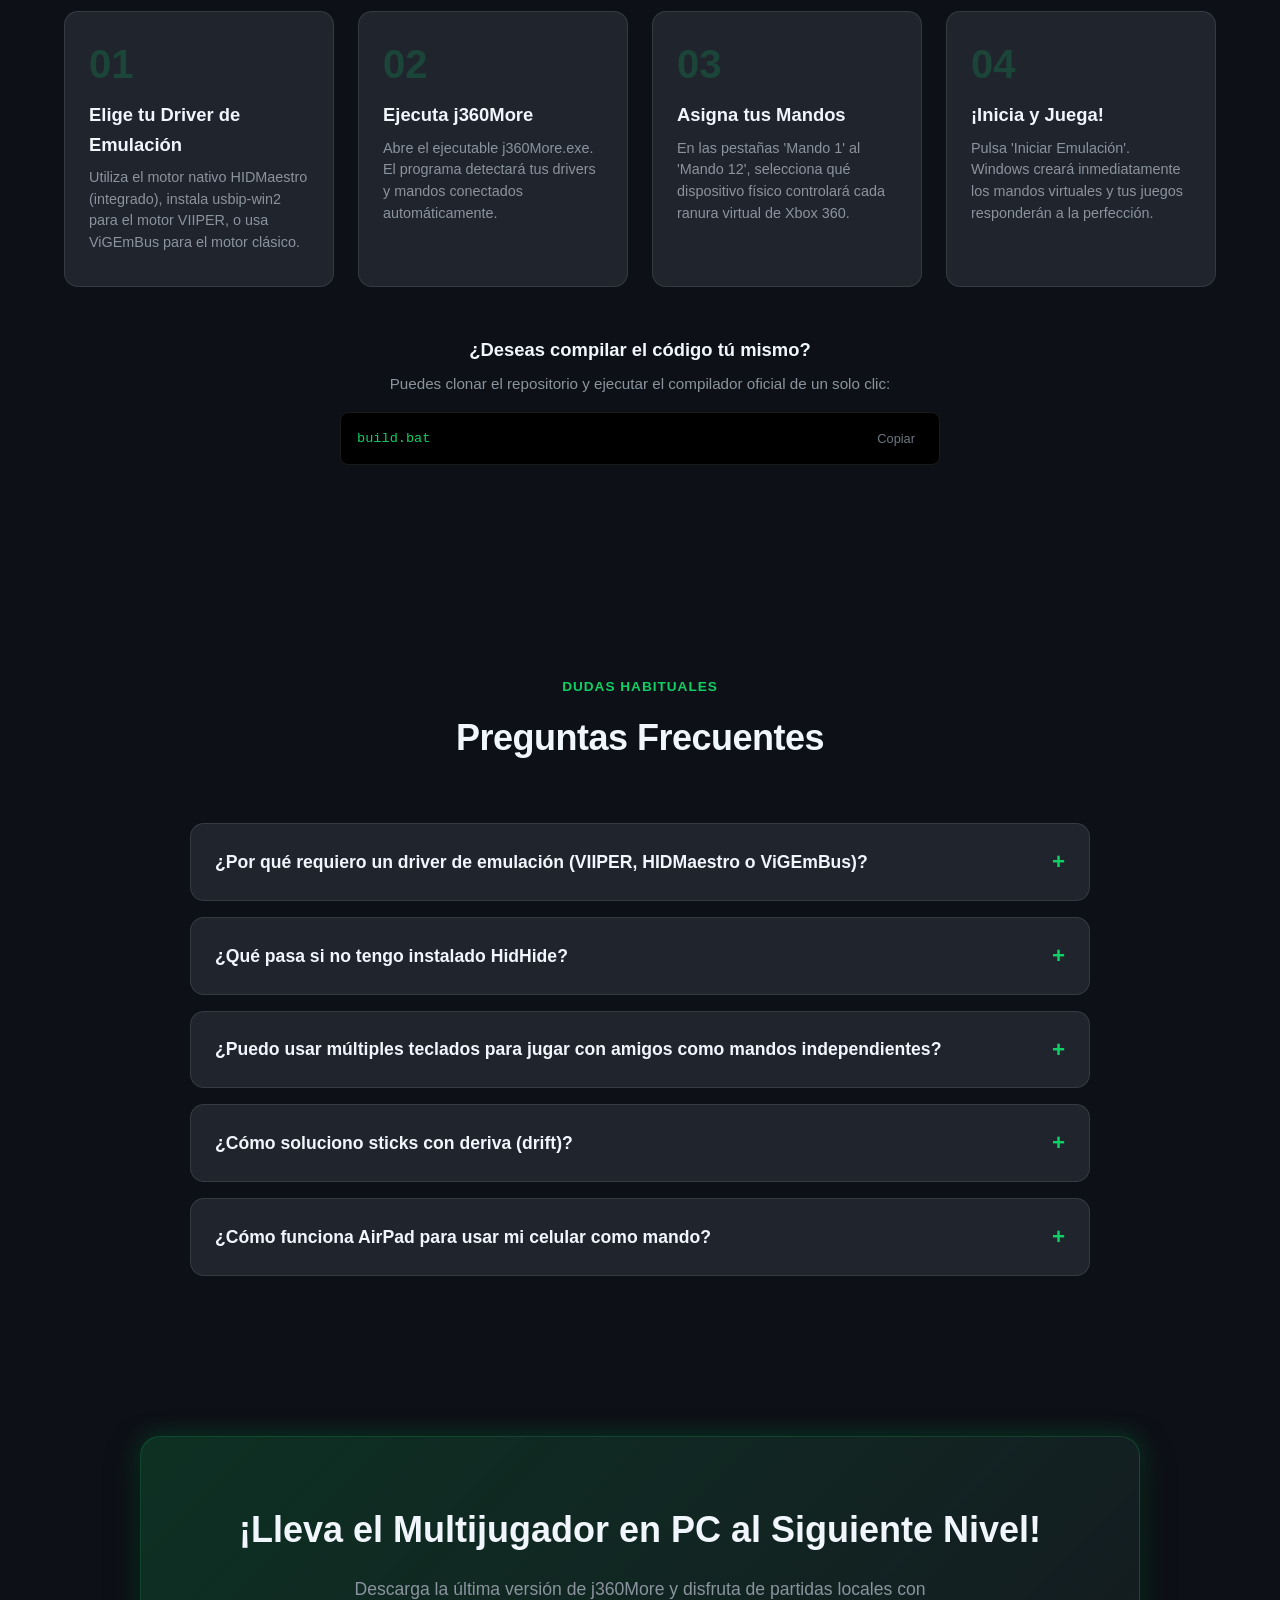
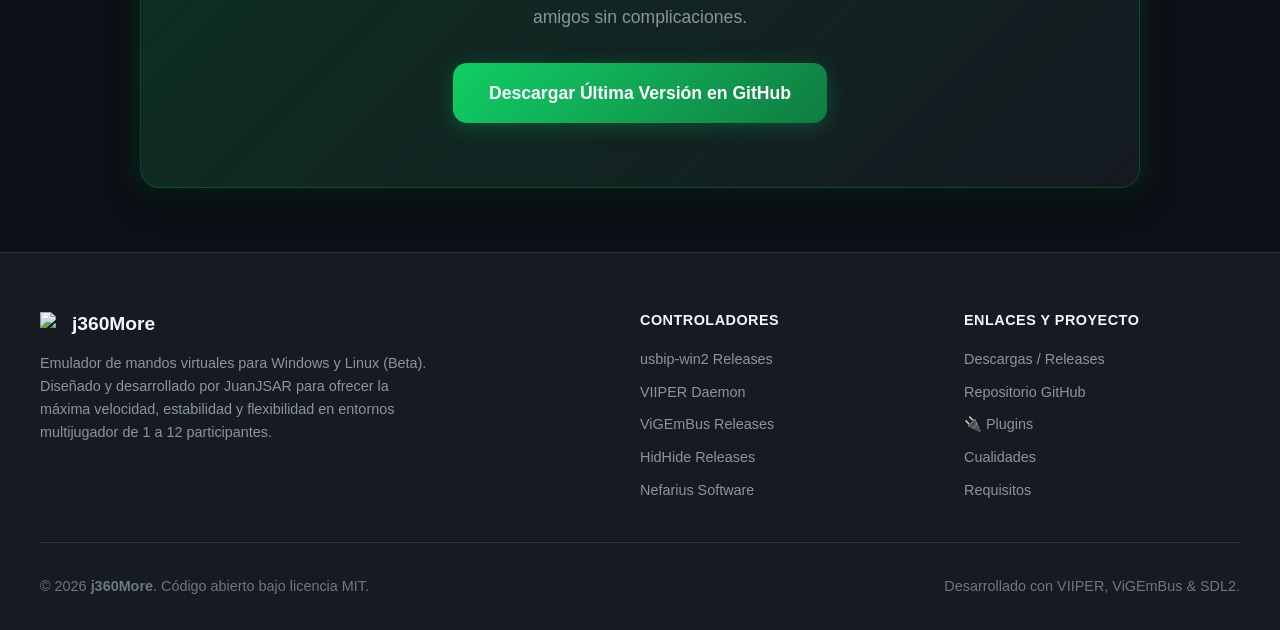
==== commit 194fc04d: "docs: documentar controlador HIDMaestro, Joy-Con y Xbox Elite en readmes y sitio web" ====
--- a/docs/index.html
+++ b/docs/index.html
@@ -51,7 +51,7 @@
     "operatingSystem": "Windows 10, Windows 11 (64-bit), Linux (Beta)",
     "applicationCategory": "UtilitiesApplication",
     "gamePlatform": "PC",
-    "description": "Virtual Multi-Controller Emulator for Windows & Linux (1-12 Gamepads) supporting Xbox 360, DualShock 4, DualSense (PS5) and Nintendo Switch 2 Pro with VIIPER (USB/IP) & ViGEmBus kernel driver, independent multi-keyboard (Windows Raw Input), HidHide cloaking & DirectInput mapping.",
+    "description": "Virtual Multi-Controller Emulator for Windows & Linux (1-12 Gamepads) supporting Xbox 360, Xbox One/Series, Xbox Elite Series 2, DualShock 4, DualSense (PS5), Nintendo Switch Pro & Joy-Con with VIIPER (USB/IP), HIDMaestro (Virtual HID) & ViGEmBus kernel driver, independent multi-keyboard (Windows Raw Input), HidHide cloaking & DirectInput mapping.",
     "author": {
       "@type": "Person",
       "name": "JuanJSAR",
@@ -61,7 +61,7 @@
     "downloadUrl": "https://github.com/JuanJSAR93/j360More-Xbox_360_Controller_Emulator/releases",
     "codeRepository": "https://github.com/JuanJSAR93/j360More-Xbox_360_Controller_Emulator",
     "softwareVersion": "1.6.0",
-    "softwareRequirements": "VIIPER (usbip-win2 driver) or ViGEmBus driver",
+    "softwareRequirements": "VIIPER (usbip-win2 driver), HIDMaestro or ViGEmBus driver",
     "offers": {
       "@type": "Offer",
       "price": "0",
@@ -317,9 +317,9 @@
   <section id="emulacion-dual" class="dual-section">
     <div class="section-header">
       <span class="section-tag" data-i18n="dual_tag">Soporte Multi-Consola</span>
-      <h2 class="section-title" data-i18n="dual_title">Emulación de Xbox 360, Xbox One, PS4, PS5 y Switch 2 Pro</h2>
+      <h2 class="section-title" data-i18n="dual_title">Emulación de Xbox 360, Xbox One/Elite, PS4, PS5, Switch y Joy-Con</h2>
       <p class="section-desc" data-i18n="dual_subtitle">
-        j360More te permite elegir qué tipo de mando crear en tu sistema mediante los drivers VIIPER y ViGEmBus: Xbox 360, Xbox One (GIP), DualShock 4, DualSense (PS5), Nintendo Switch 2 Pro o modo Mixto simultáneo.
+        j360More te permite elegir qué tipo de mando crear en tu sistema mediante los drivers VIIPER, HIDMaestro y ViGEmBus: Xbox 360, Xbox One/Series, Xbox Elite Series 2, DualShock 4, DualSense (PS5), Nintendo Switch Pro, Joy-Con (Charging Grip) o modo Mixto simultáneo.
       </p>
     </div>
 
@@ -405,6 +405,40 @@
           <h3 class="dual-controller-title" data-i18n="dual_switch_title">Mando Nintendo Switch 2 Pro</h3>
           <p class="dual-controller-desc" data-i18n="dual_switch_desc">
             Soporte para el nuevo mando Switch 2 Pro (ns2pro) con disposición de botones de Nintendo, calibración precisa de 12 bits y centrado neutro.
+          </p>
+        </div>
+      </div>
+
+      <!-- Controller 5: Joy-Con Charging Grip -->
+      <div class="dual-controller-card joycon-card">
+        <div class="dual-controller-header">
+          <div class="dual-badge joycon-badge" data-i18n="dual_joycon_badge">HIDMaestro</div>
+          <span class="dual-count-pill" data-i18n="dual_joycon_count">1 a 12 Mandos</span>
+        </div>
+        <div class="dual-svg-wrapper">
+          <img src="assets/controller_ns2p.svg" alt="Joy-Con Charging Grip Vectorial" class="dual-controller-svg">
+        </div>
+        <div class="dual-controller-body">
+          <h3 class="dual-controller-title" data-i18n="dual_joycon_title">Joy-Con (Charging Grip)</h3>
+          <p class="dual-controller-desc" data-i18n="dual_joycon_desc">
+            Emulación precisa de mandos Joy-Con combinados en soporte de carga mediante HIDMaestro, con mapeo analógico completo y baja latencia.
+          </p>
+        </div>
+      </div>
+
+      <!-- Controller 6: Xbox Elite Series 2 -->
+      <div class="dual-controller-card elite-card">
+        <div class="dual-controller-header">
+          <div class="dual-badge elite-badge" data-i18n="dual_elite_badge">HIDMaestro Pro</div>
+          <span class="dual-count-pill" data-i18n="dual_elite_count">1 a 12 Mandos</span>
+        </div>
+        <div class="dual-svg-wrapper">
+          <img src="assets/controller_one.svg" alt="Mando Xbox Elite Series 2 Vectorial" class="dual-controller-svg">
+        </div>
+        <div class="dual-controller-body">
+          <h3 class="dual-controller-title" data-i18n="dual_elite_title">Xbox Elite Series 2</h3>
+          <p class="dual-controller-desc" data-i18n="dual_elite_desc">
+            Perfil profesional para mandos Xbox Elite con identificadores oficiales de hardware, gatillos de alta resolución y compatibilidad directa.
           </p>
         </div>
       </div>
@@ -758,6 +792,48 @@
               </svg>
               Descargar Driver usbip-win2 (GitHub)
             </a>
+          </div>
+        </div>
+
+        <!-- HIDMaestro Card (NATIVO / WINDOWS) -->
+        <div class="driver-card recommended">
+          <div>
+            <div class="driver-header">
+              <div>
+                <h3 class="driver-title">HIDMaestro</h3>
+                <span class="driver-author">Por JuanJSAR &amp; HIDMaestro Team</span>
+              </div>
+              <span class="driver-badge-tag hidmaestro-tag" data-i18n="driver_hidmaestro_tag">Nativo / Virtual HID (.NET 8)</span>
+            </div>
+
+            <div class="driver-body">
+              <p class="driver-desc" data-i18n="driver_hidmaestro_desc">
+                Motor de emulación virtual directo de alto rendimiento para Windows basado en la arquitectura Virtual HID Framework (.NET 8). No requiere servicios externos ni bridges de red. <strong>Los ejecutables y DLLs ya vienen incluidos en j360More</strong>.
+              </p>
+
+              <div class="driver-purpose-box hidmaestro">
+                <h4 data-i18n="driver_hidmaestro_why_title">¿Para qué se utiliza en j360More?</h4>
+                <p data-i18n="driver_hidmaestro_why_desc">
+                  Permite emular mandos de <strong>Nintendo Switch Pro</strong>, <strong>Joy-Con (Charging Grip)</strong> y el mando profesional <strong>Xbox Elite Series 2</strong> con máxima fidelidad, baja latencia y sin dependencias de red.
+                </p>
+              </div>
+
+              <ul class="driver-bullets">
+                <li data-i18n="driver_hidmaestro_b1">Emulación nativa de Nintendo Switch Pro y Joy-Con (Charging Grip).</li>
+                <li data-i18n="driver_hidmaestro_b2">Perfil avanzado para mando Xbox Elite Series 2.</li>
+                <li data-i18n="driver_hidmaestro_b3">Binarios optimizados incluidos en 'bin/' para arquitecturas amd64 y arm64.</li>
+              </ul>
+            </div>
+          </div>
+
+          <div class="driver-footer">
+            <span class="btn-driver-download hidmaestro" data-i18n="driver_hidmaestro_btn" style="display: inline-flex; align-items: center; justify-content: center; gap: 8px;">
+              <svg width="20" height="20" viewBox="0 0 24 24" fill="none" stroke="currentColor" stroke-width="2">
+                <path d="M22 11.08V12a10 10 0 1 1-5.93-9.14"/>
+                <polyline points="22 4 12 14.01 9 11.01"/>
+              </svg>
+              Integrado en j360More (Listo para usar)
+            </span>
           </div>
         </div>
 
@@ -876,8 +952,8 @@
               </tr>
               <tr>
                 <td class="req-comp" data-i18n="req_row_drivers">Driver de Emulación</td>
-                <td data-label="Mínimo" data-i18n="req_row_drivers_val1">VIIPER (con usbip-win2) o ViGEmBus</td>
-                <td data-label="Recomendado" data-i18n="req_row_drivers_val2">VIIPER (Multiplataforma: X360, DS4, PS5, Switch 2)</td>
+                <td data-label="Mínimo" data-i18n="req_row_drivers_val1">VIIPER, HIDMaestro o ViGEmBus</td>
+                <td data-label="Recomendado" data-i18n="req_row_drivers_val2">VIIPER / HIDMaestro (Soporte total X360, Xbox One/Elite, DS4, PS5, Switch y Joy-Con)</td>
               </tr>
               <tr>
                 <td class="req-comp" data-i18n="req_row_hidhide">Driver HidHide</td>
@@ -912,8 +988,8 @@
     <div class="steps-container">
       <div class="step-card">
         <div class="step-number">01</div>
-        <h3 data-i18n="q1_title">Instala usbip-win2 o ViGEmBus</h3>
-        <p data-i18n="q1_desc">Instala el driver usbip-win2 para el nuevo motor VIIPER por defecto (o ViGEmBus para el motor clásico). Solo debes hacerlo una vez.</p>
+        <h3 data-i18n="q1_title">Elige tu Driver de Emulación</h3>
+        <p data-i18n="q1_desc">Utiliza el motor nativo HIDMaestro (integrado), instala usbip-win2 para el motor VIIPER, o usa ViGEmBus para el motor clásico.</p>
       </div>
 
       <div class="step-card">
@@ -955,9 +1031,9 @@
 
     <div class="faq-grid">
       <div class="faq-item">
-        <div class="faq-question" data-i18n="faq_q1">¿Por qué es obligatorio instalar usbip-win2 o ViGEmBus?</div>
+        <div class="faq-question" data-i18n="faq_q1">¿Por qué requiero un driver de emulación (VIIPER, HIDMaestro o ViGEmBus)?</div>
         <div class="faq-answer" data-i18n="faq_a1">
-          Windows no permite crear dispositivos de control virtual sin un controlador firmado del sistema. Si utilizas el motor predeterminado VIIPER, requieres el driver complementario usbip-win2 para comunicar los mandos por USB/IP (soportando Xbox 360, PS4, PS5 y Switch 2 Pro). Si optas por el motor clásico alternativo, necesitas ViGEmBus. Sin al menos uno de ellos instalado, el sistema no puede crear los mandos virtuales reconocibles por tus juegos.
+          Windows no permite crear dispositivos de control virtual sin un controlador firmado o un framework Virtual HID. Con el motor integrado HIDMaestro puedes crear mandos de Switch Pro, Joy-Con y Xbox Elite directamente sin controladores de red. Con VIIPER requieres el driver usbip-win2 para comunicar mandos por USB/IP (soportando Xbox 360, Xbox One, PS4, PS5 y Switch 2 Pro). O puedes optar por el clásico ViGEmBus. Sin al menos uno de ellos activo, el sistema no puede crear los mandos virtuales para tus juegos.
         </div>
       </div>
 
--- a/docs/styles.css
+++ b/docs/styles.css
@@ -1942,6 +1942,18 @@
   box-shadow: 0 16px 40px rgba(255, 75, 85, 0.25), 0 0 20px rgba(255, 75, 85, 0.15);
 }
 
+.dual-controller-card.joycon-card:hover {
+  transform: translateY(-6px);
+  border-color: #00c3e3;
+  box-shadow: 0 16px 40px rgba(0, 195, 227, 0.25), 0 0 20px rgba(255, 69, 84, 0.2);
+}
+
+.dual-controller-card.elite-card:hover {
+  transform: translateY(-6px);
+  border-color: #f59e0b;
+  box-shadow: 0 16px 40px rgba(245, 158, 11, 0.25), 0 0 20px rgba(245, 158, 11, 0.15);
+}
+
 .dual-controller-header {
   display: flex;
   justify-content: space-between;
@@ -2058,6 +2070,45 @@
   background: rgba(88, 166, 255, 0.15);
   color: var(--accent-blue);
   border: 1px solid rgba(88, 166, 255, 0.35);
+}
+
+.driver-badge-tag.hidmaestro-tag {
+  background: rgba(56, 189, 248, 0.15);
+  color: #38bdf8;
+  border: 1px solid rgba(56, 189, 248, 0.35);
+}
+
+.driver-purpose-box.hidmaestro {
+  border-left: 3px solid #38bdf8;
+  background: rgba(56, 189, 248, 0.05);
+}
+
+.driver-purpose-box.hidmaestro h4 {
+  color: #38bdf8;
+}
+
+.btn-driver-download.hidmaestro {
+  background: rgba(56, 189, 248, 0.12);
+  color: #7dd3fc;
+  border: 1px solid rgba(56, 189, 248, 0.35);
+}
+
+.btn-driver-download.hidmaestro:hover {
+  background: rgba(56, 189, 248, 0.25);
+  border-color: #38bdf8;
+  color: #fff;
+}
+
+.dual-badge.joycon-badge {
+  background: rgba(0, 195, 227, 0.15);
+  color: #00c3e3;
+  border: 1px solid rgba(0, 195, 227, 0.35);
+}
+
+.dual-badge.elite-badge {
+  background: rgba(245, 158, 11, 0.15);
+  color: #f59e0b;
+  border: 1px solid rgba(245, 158, 11, 0.35);
 }
 
 .dual-controller-title {
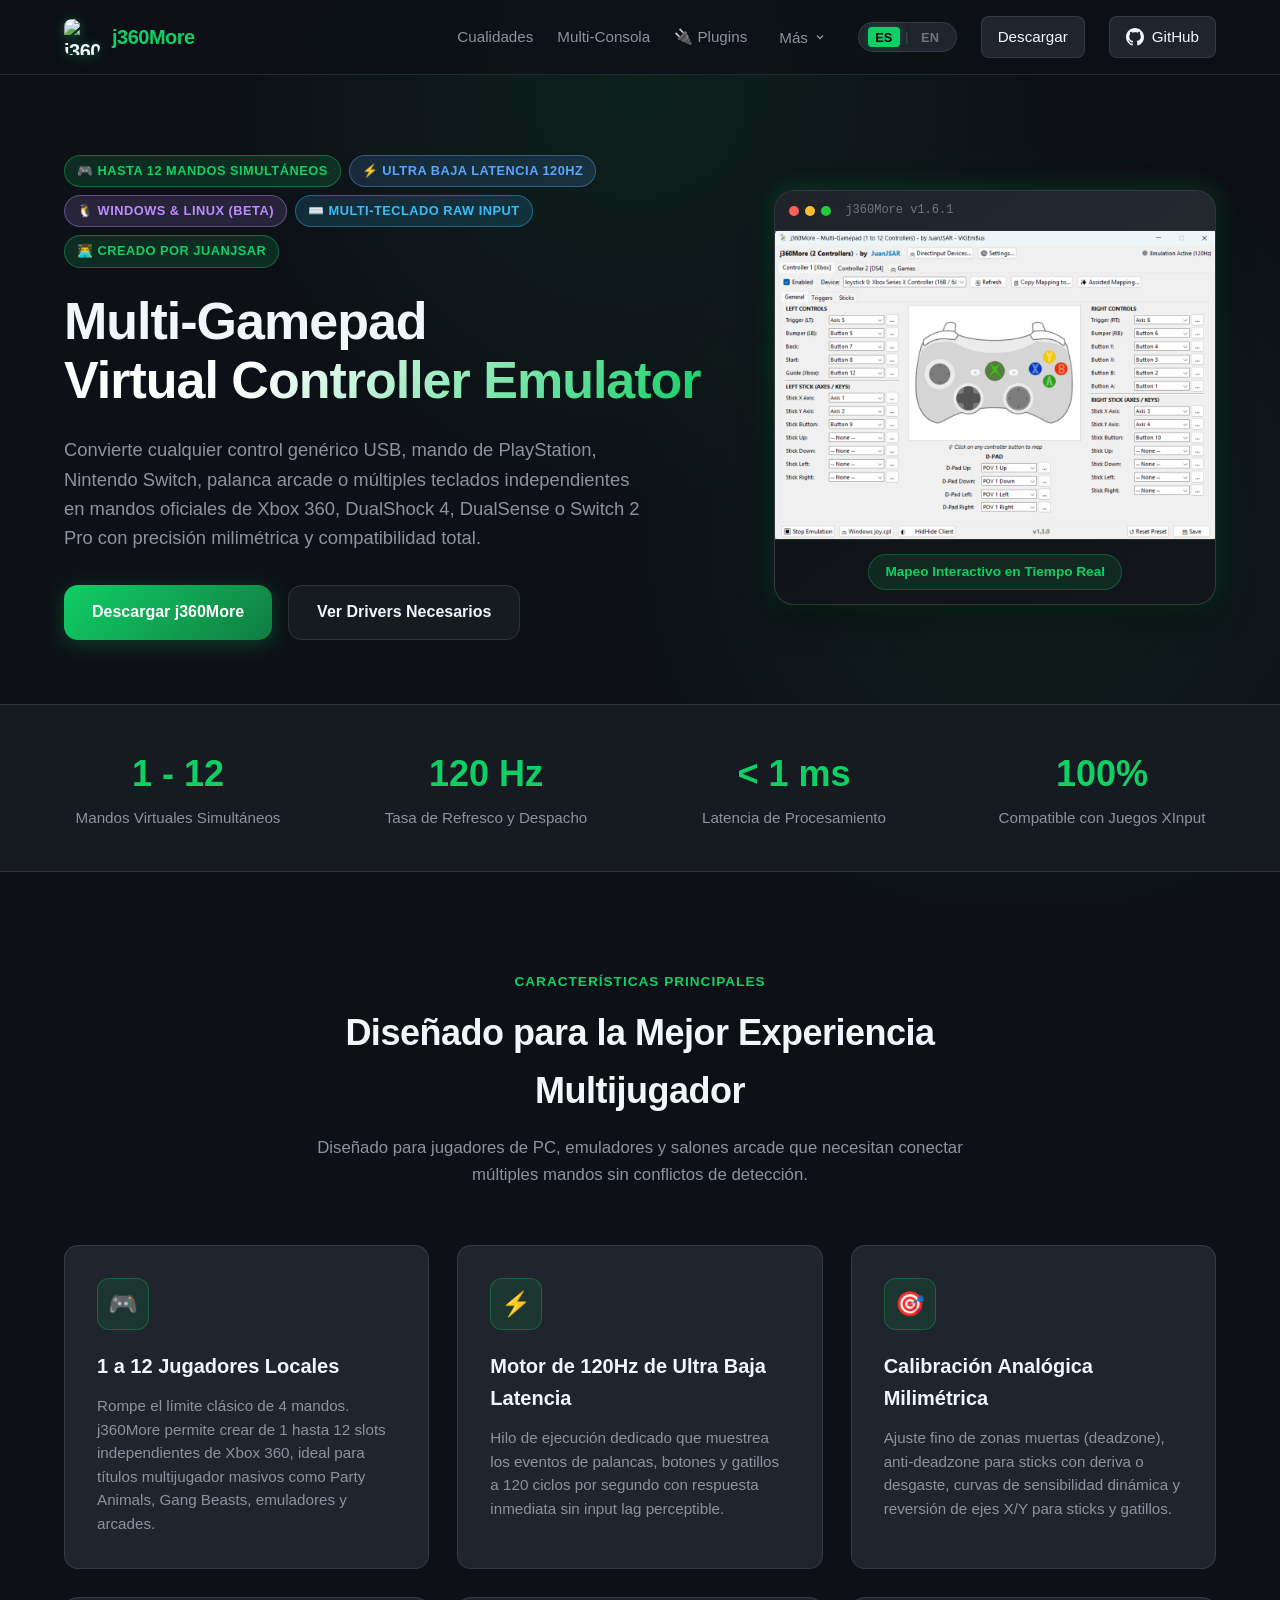
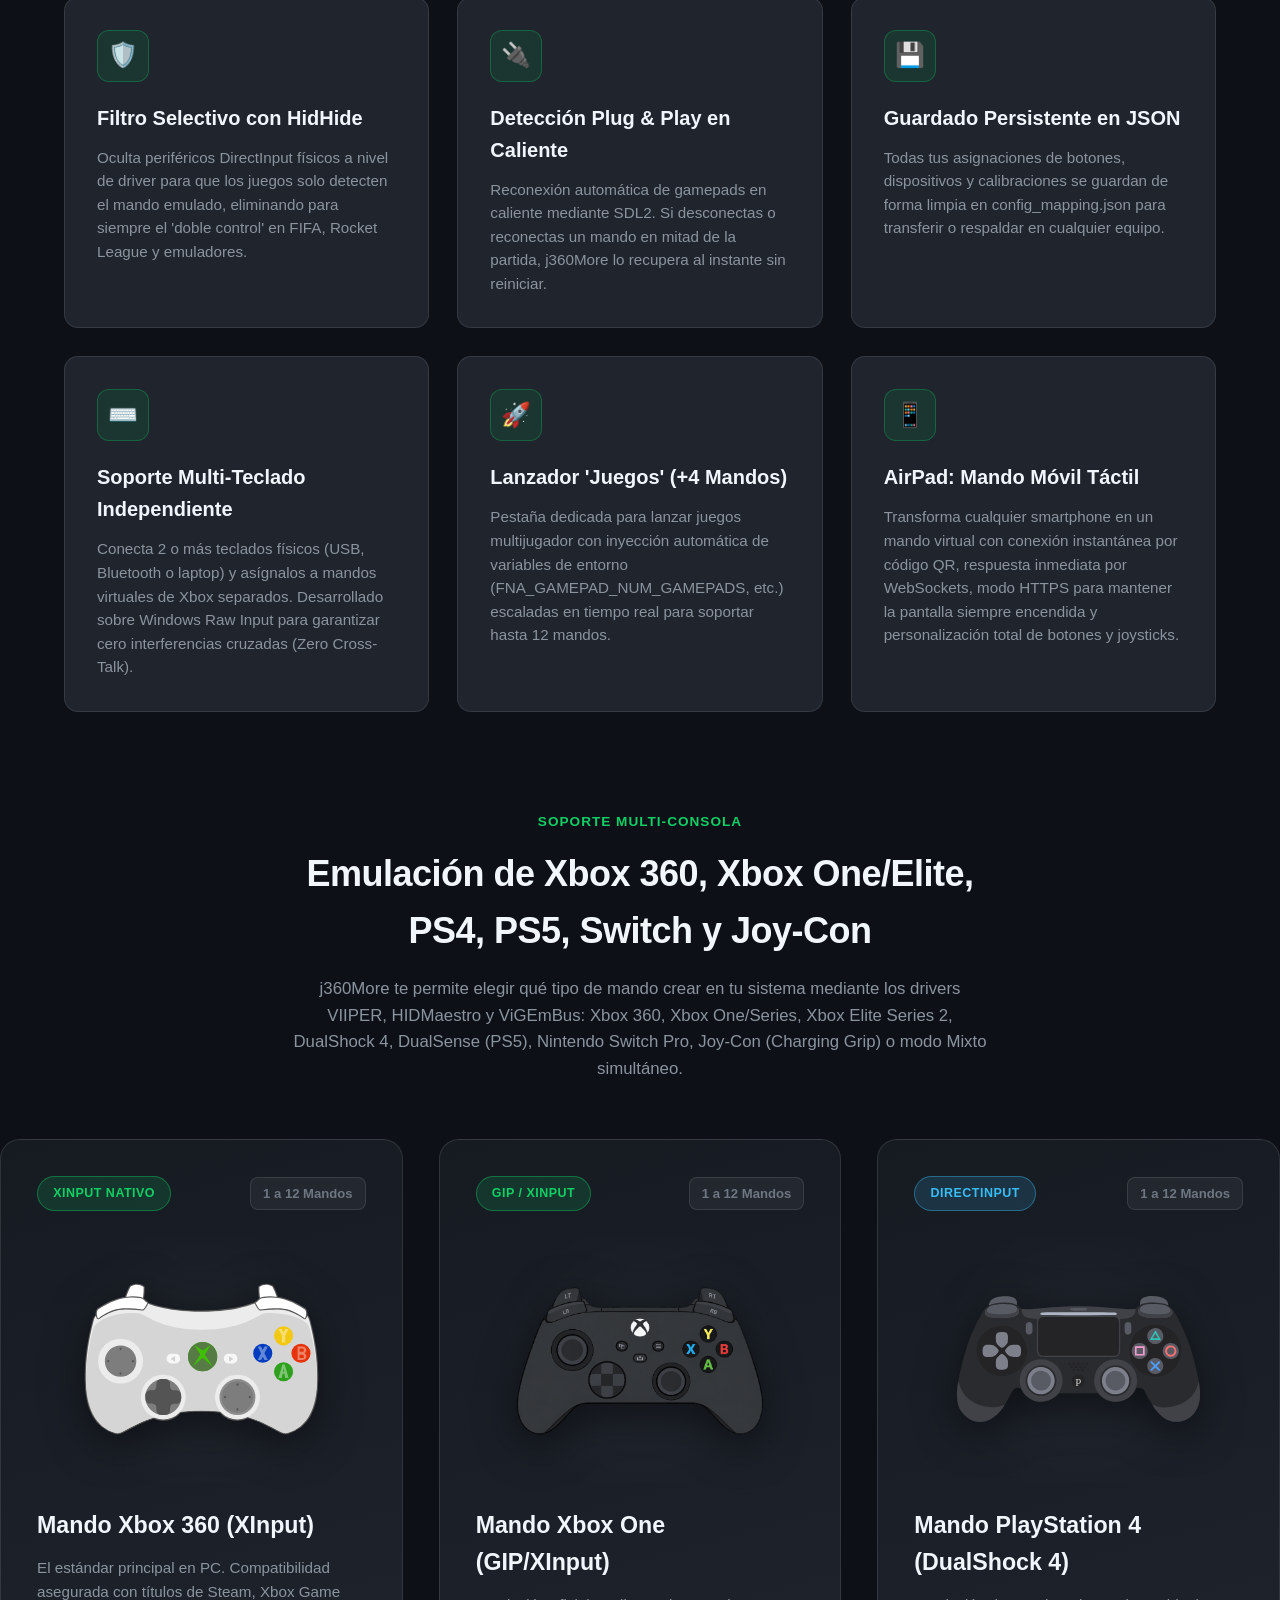
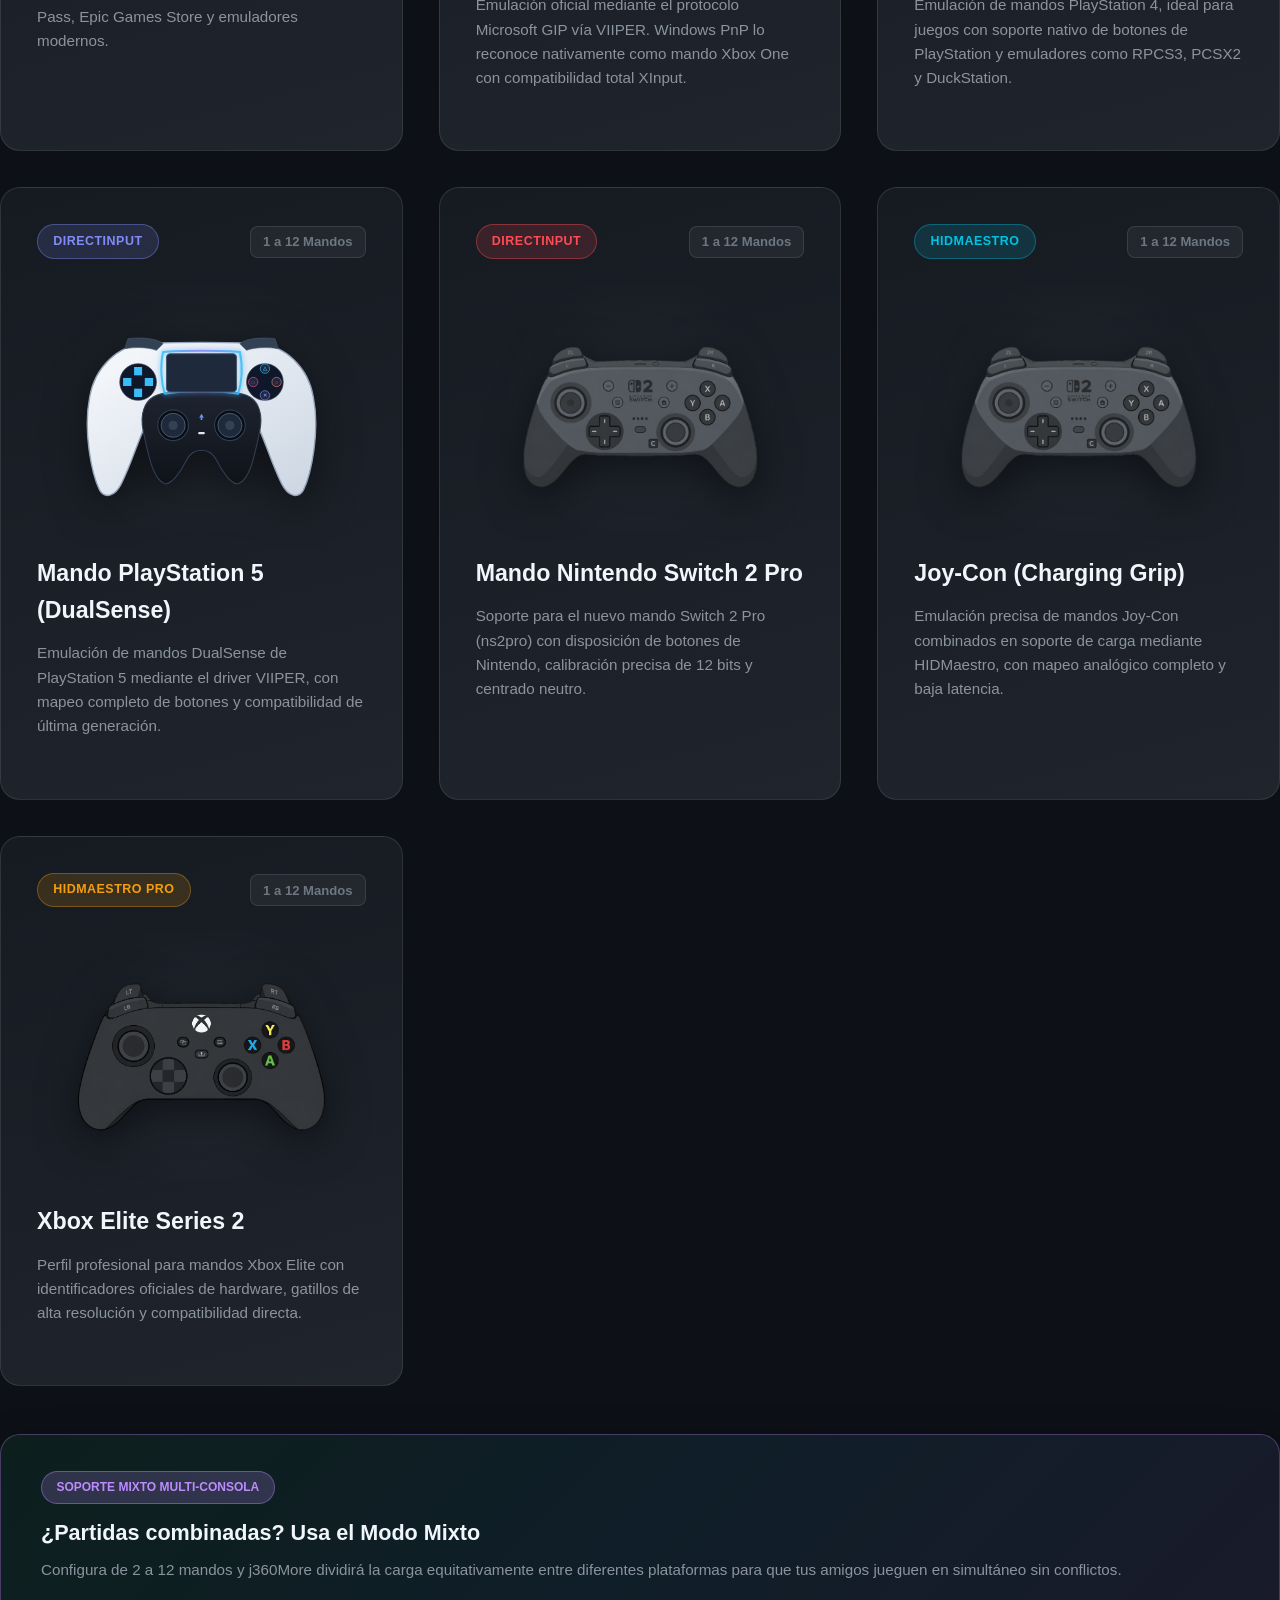
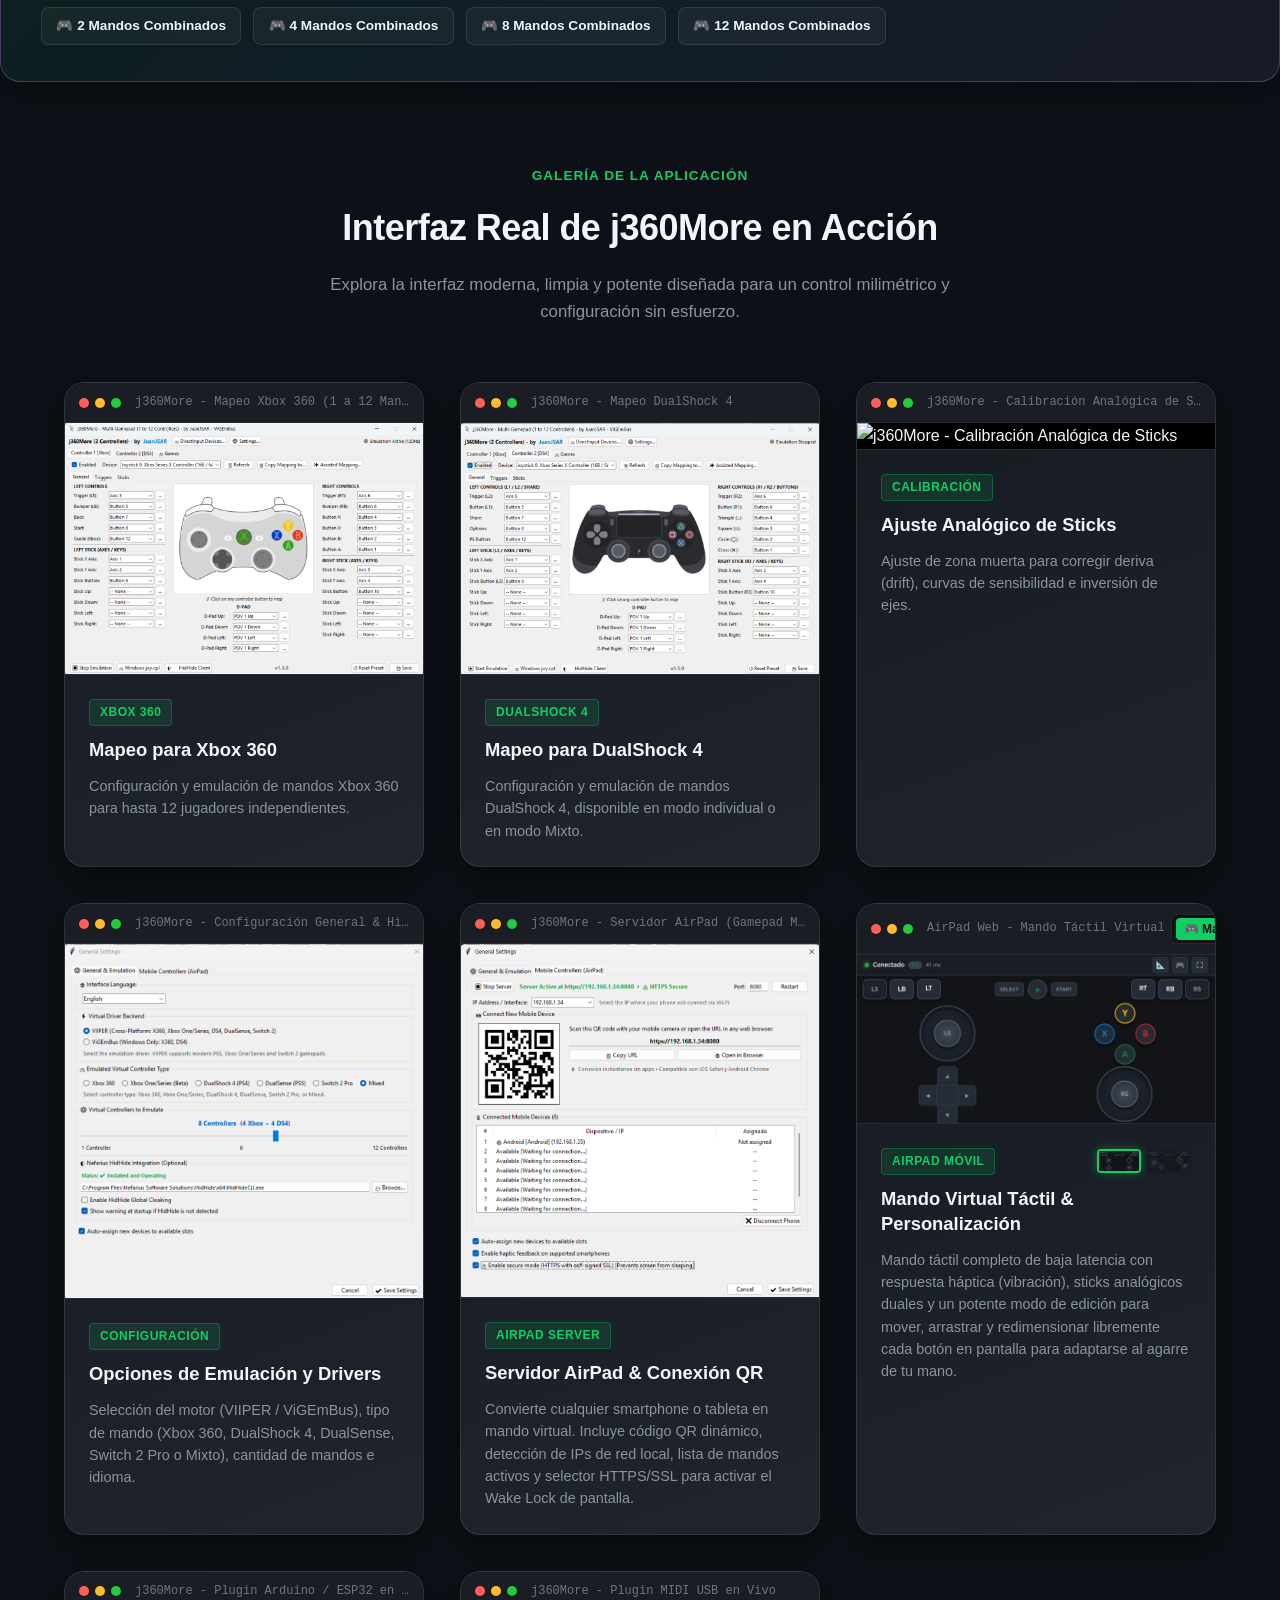
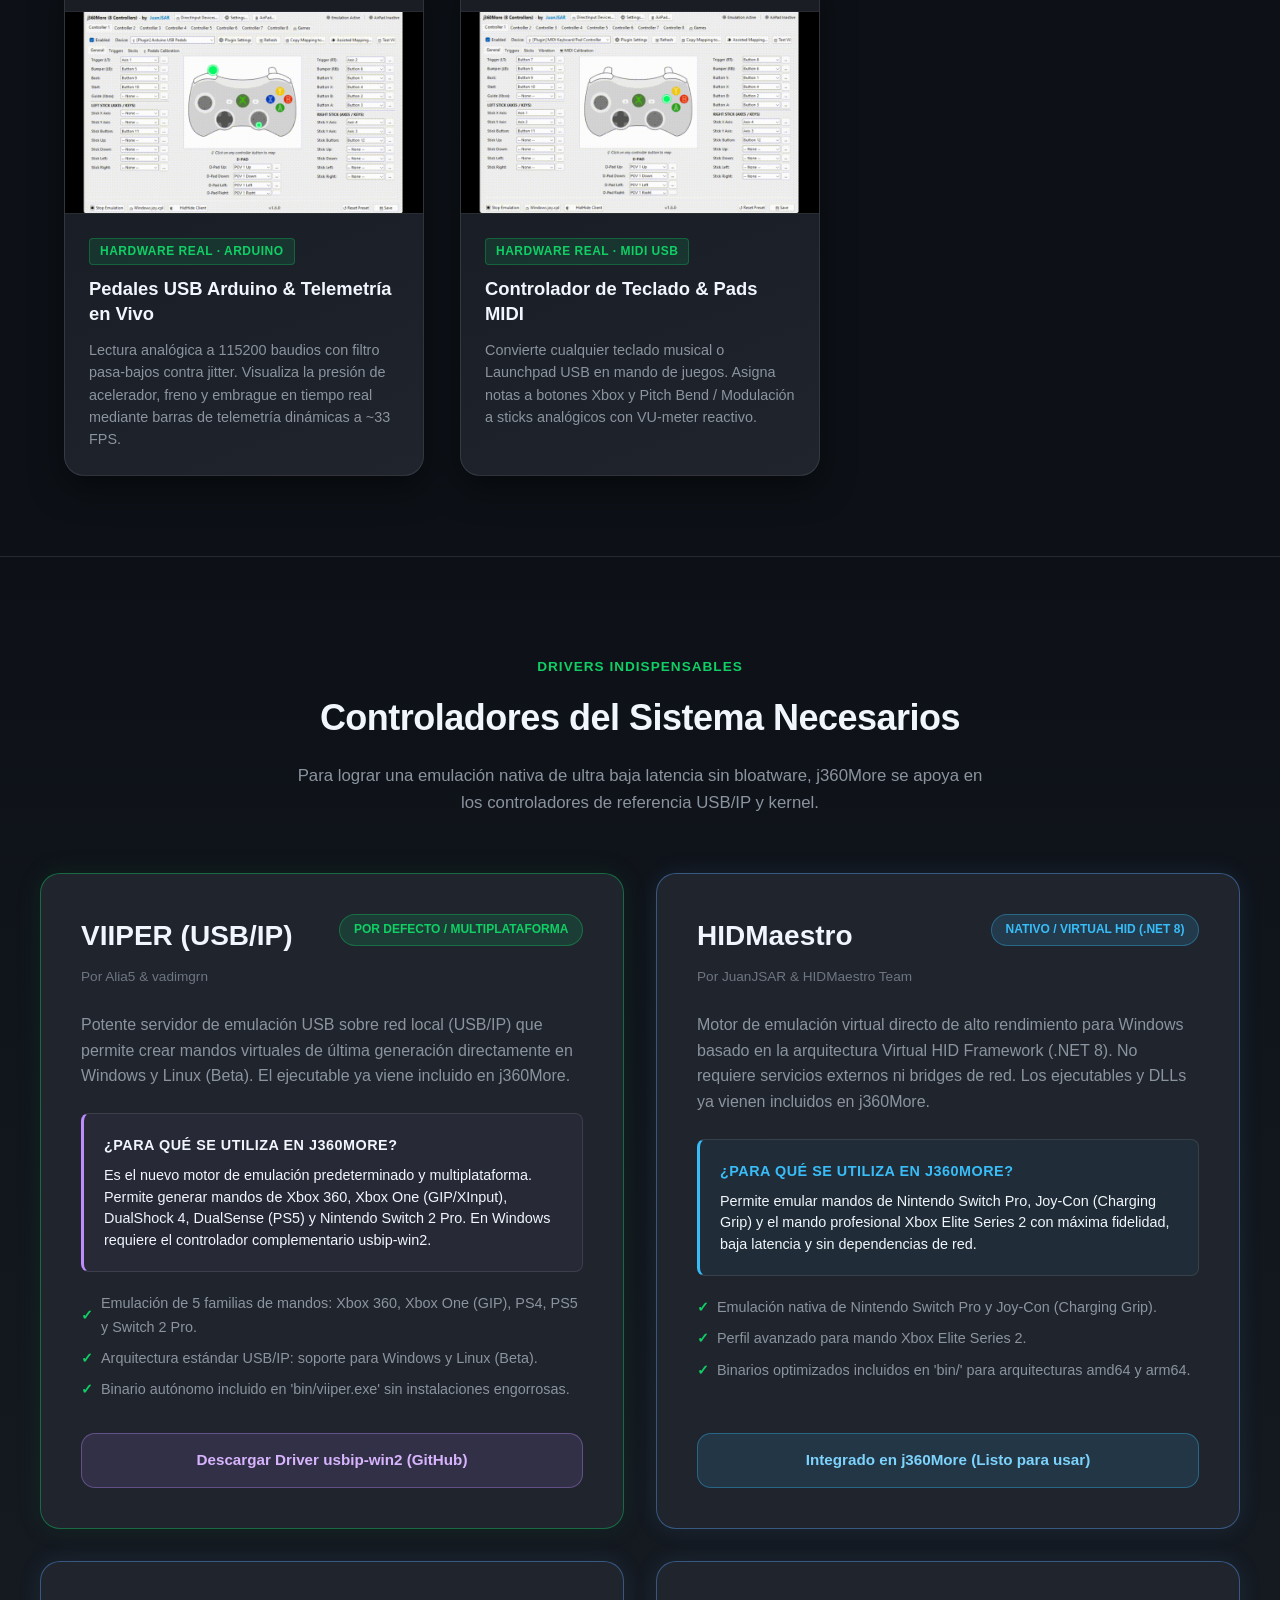
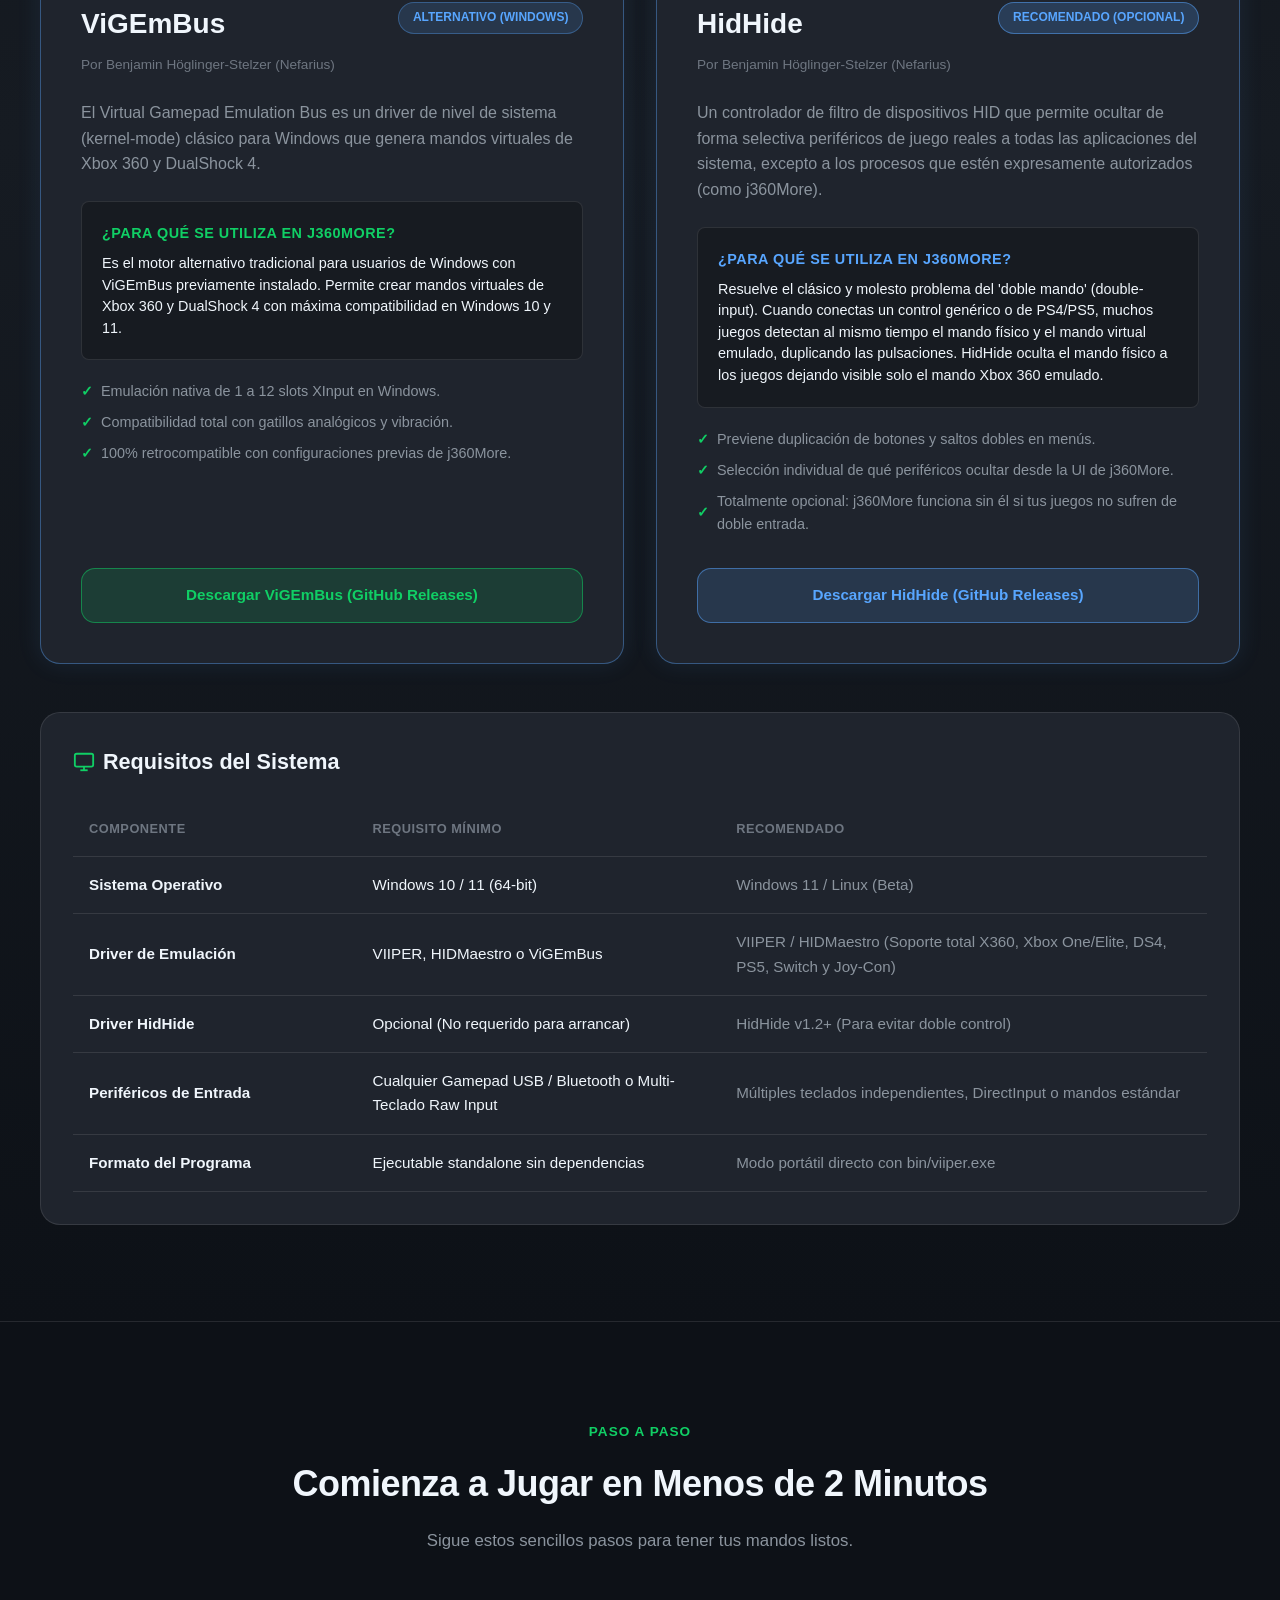
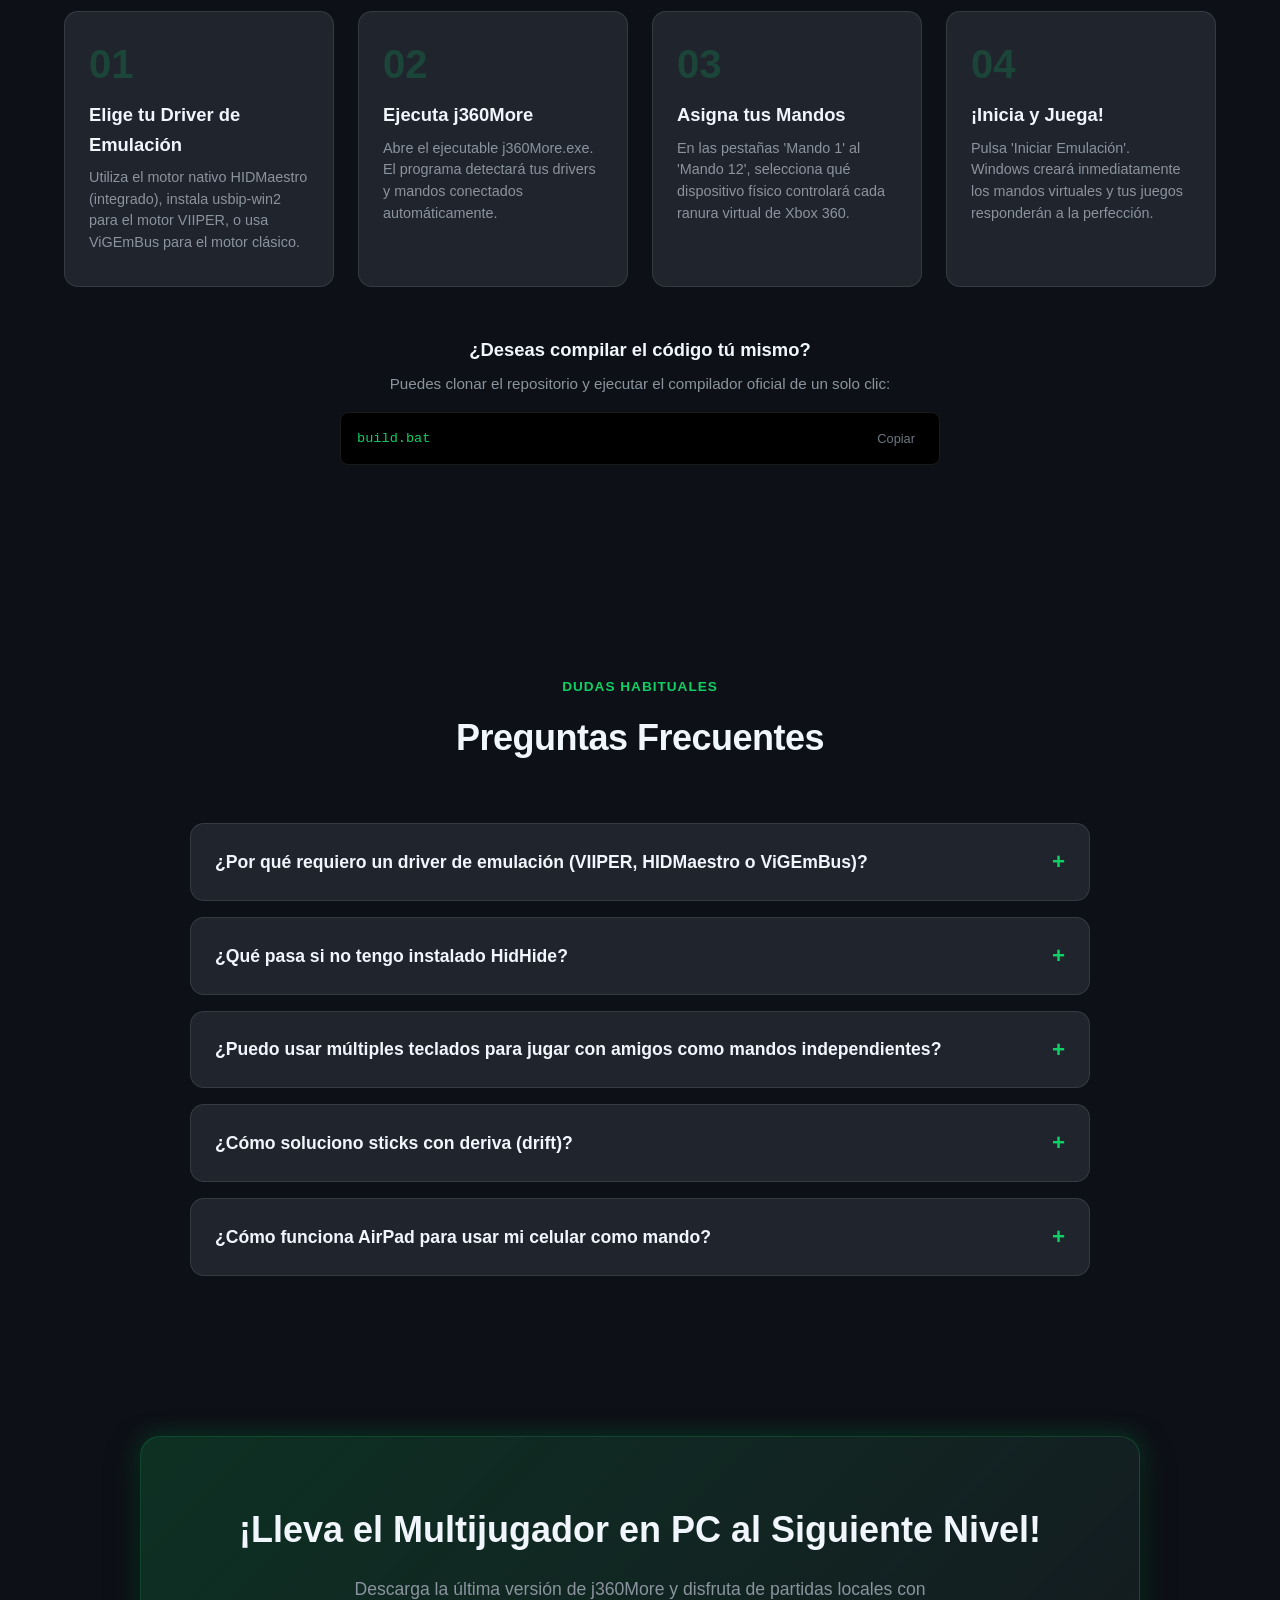
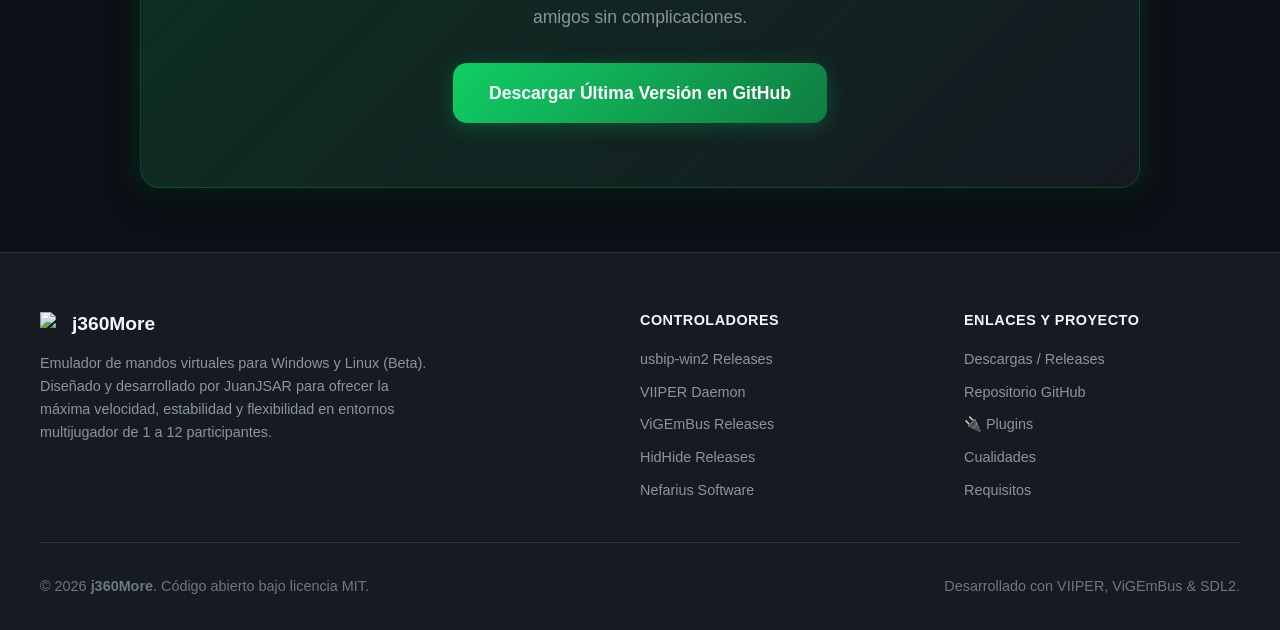
==== commit 7ca4edd4: "chore(release): subir version a v1.6.1 y corregir NameError Tuple en plugin_manager" ====
--- a/docs/index.html
+++ b/docs/index.html
@@ -60,7 +60,7 @@
     "url": "https://juanjsar93.github.io/j360More-Xbox_360_Controller_Emulator/",
     "downloadUrl": "https://github.com/JuanJSAR93/j360More-Xbox_360_Controller_Emulator/releases",
     "codeRepository": "https://github.com/JuanJSAR93/j360More-Xbox_360_Controller_Emulator",
-    "softwareVersion": "1.6.0",
+    "softwareVersion": "1.6.1",
     "softwareRequirements": "VIIPER (usbip-win2 driver), HIDMaestro or ViGEmBus driver",
     "offers": {
       "@type": "Offer",
@@ -178,7 +178,7 @@
             <span class="window-dot yellow"></span>
             <span class="window-dot green"></span>
           </div>
-          <span class="window-title">j360More v1.6.0</span>
+          <span class="window-title">j360More v1.6.1</span>
         </div>
         <div class="screenshot-img-wrapper">
           <img src="assets/screenshot_main.png" alt="j360More Interfaz Principal" class="screenshot-zoomable" style="max-width: 100%; height: auto; animation: none;">
